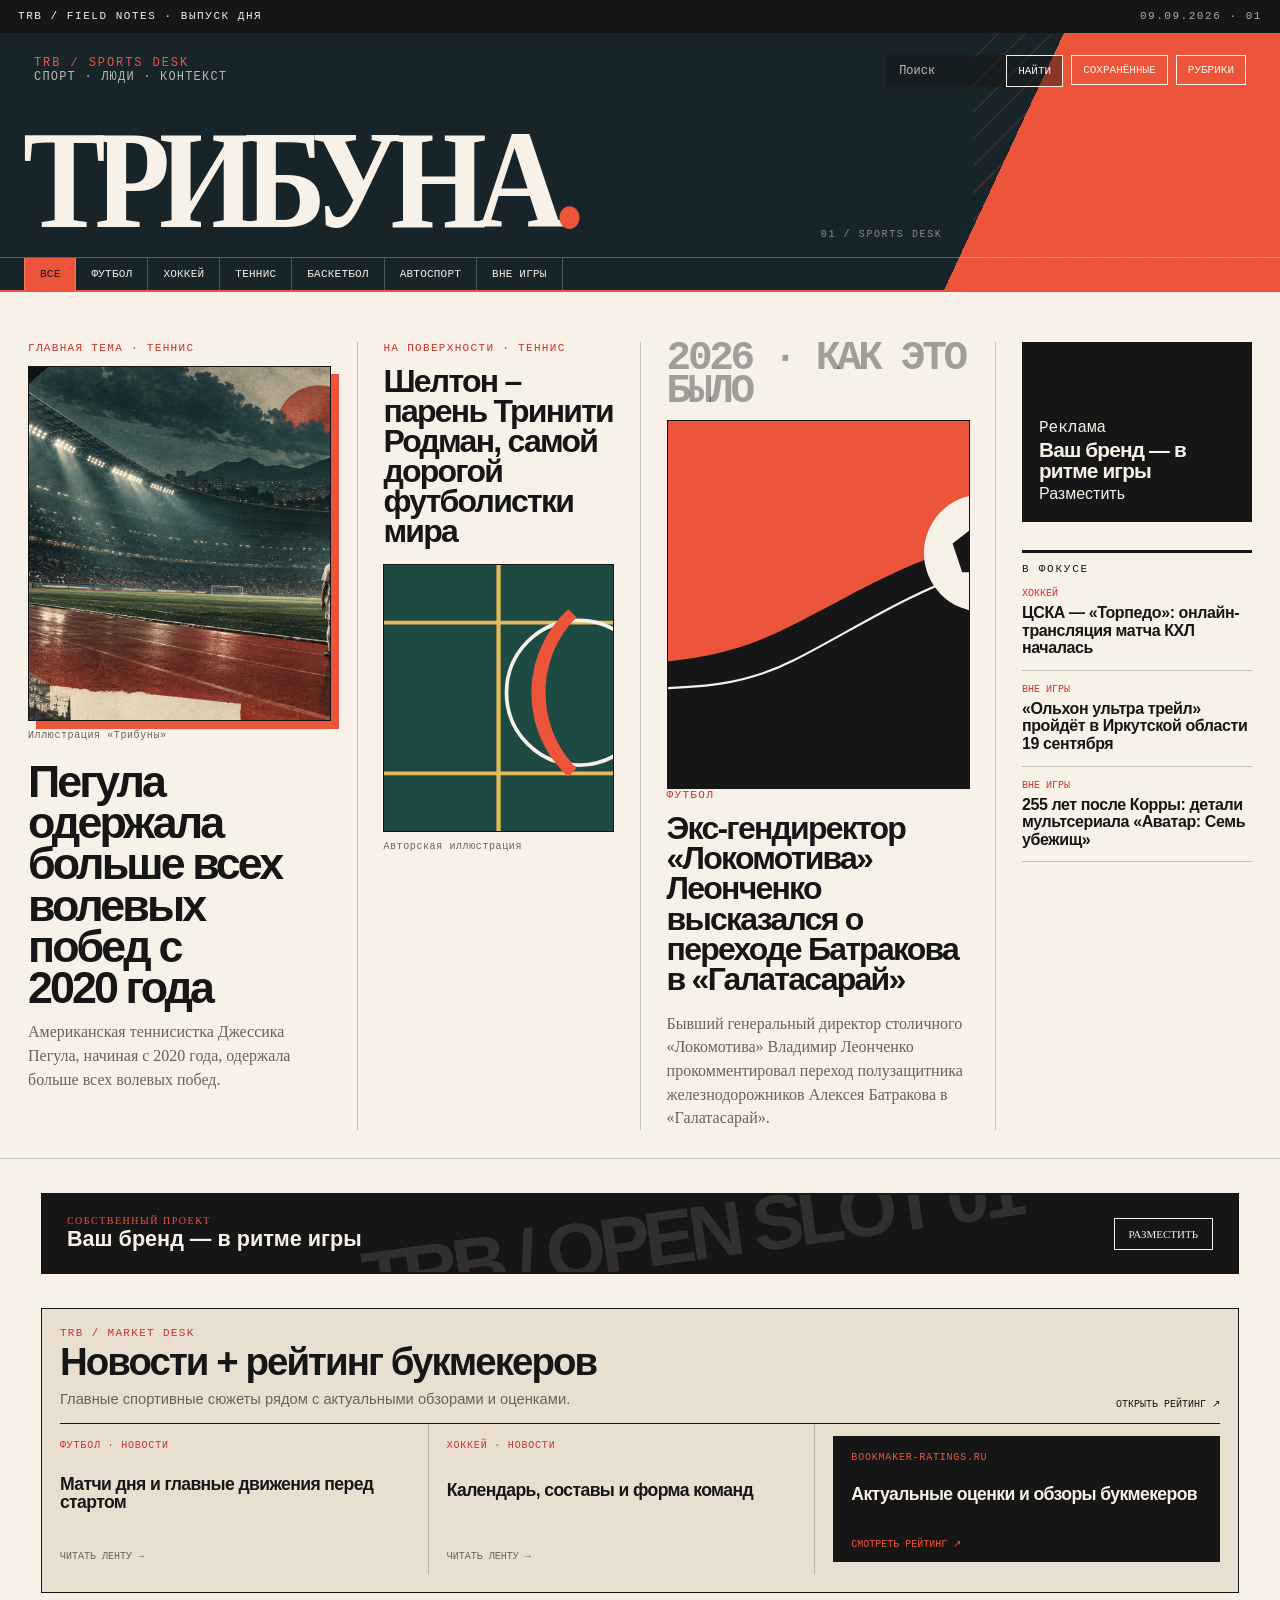
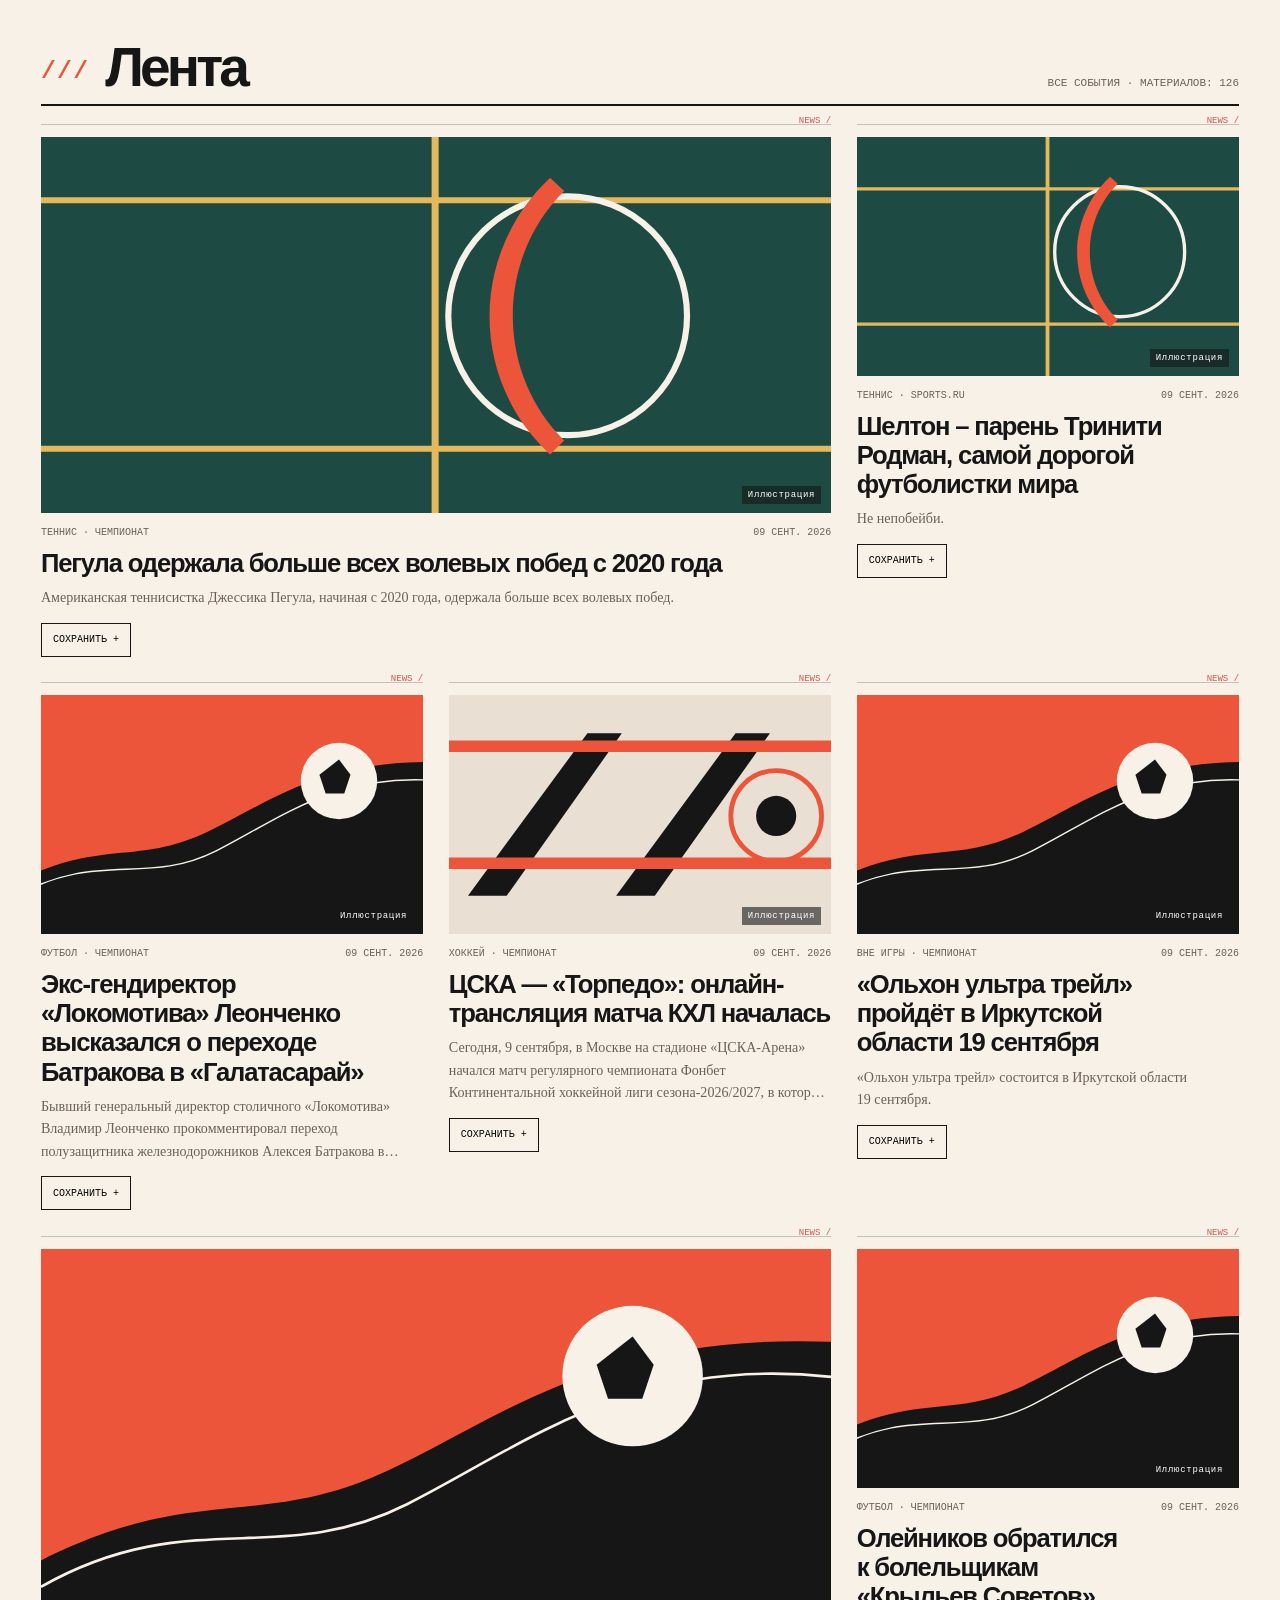
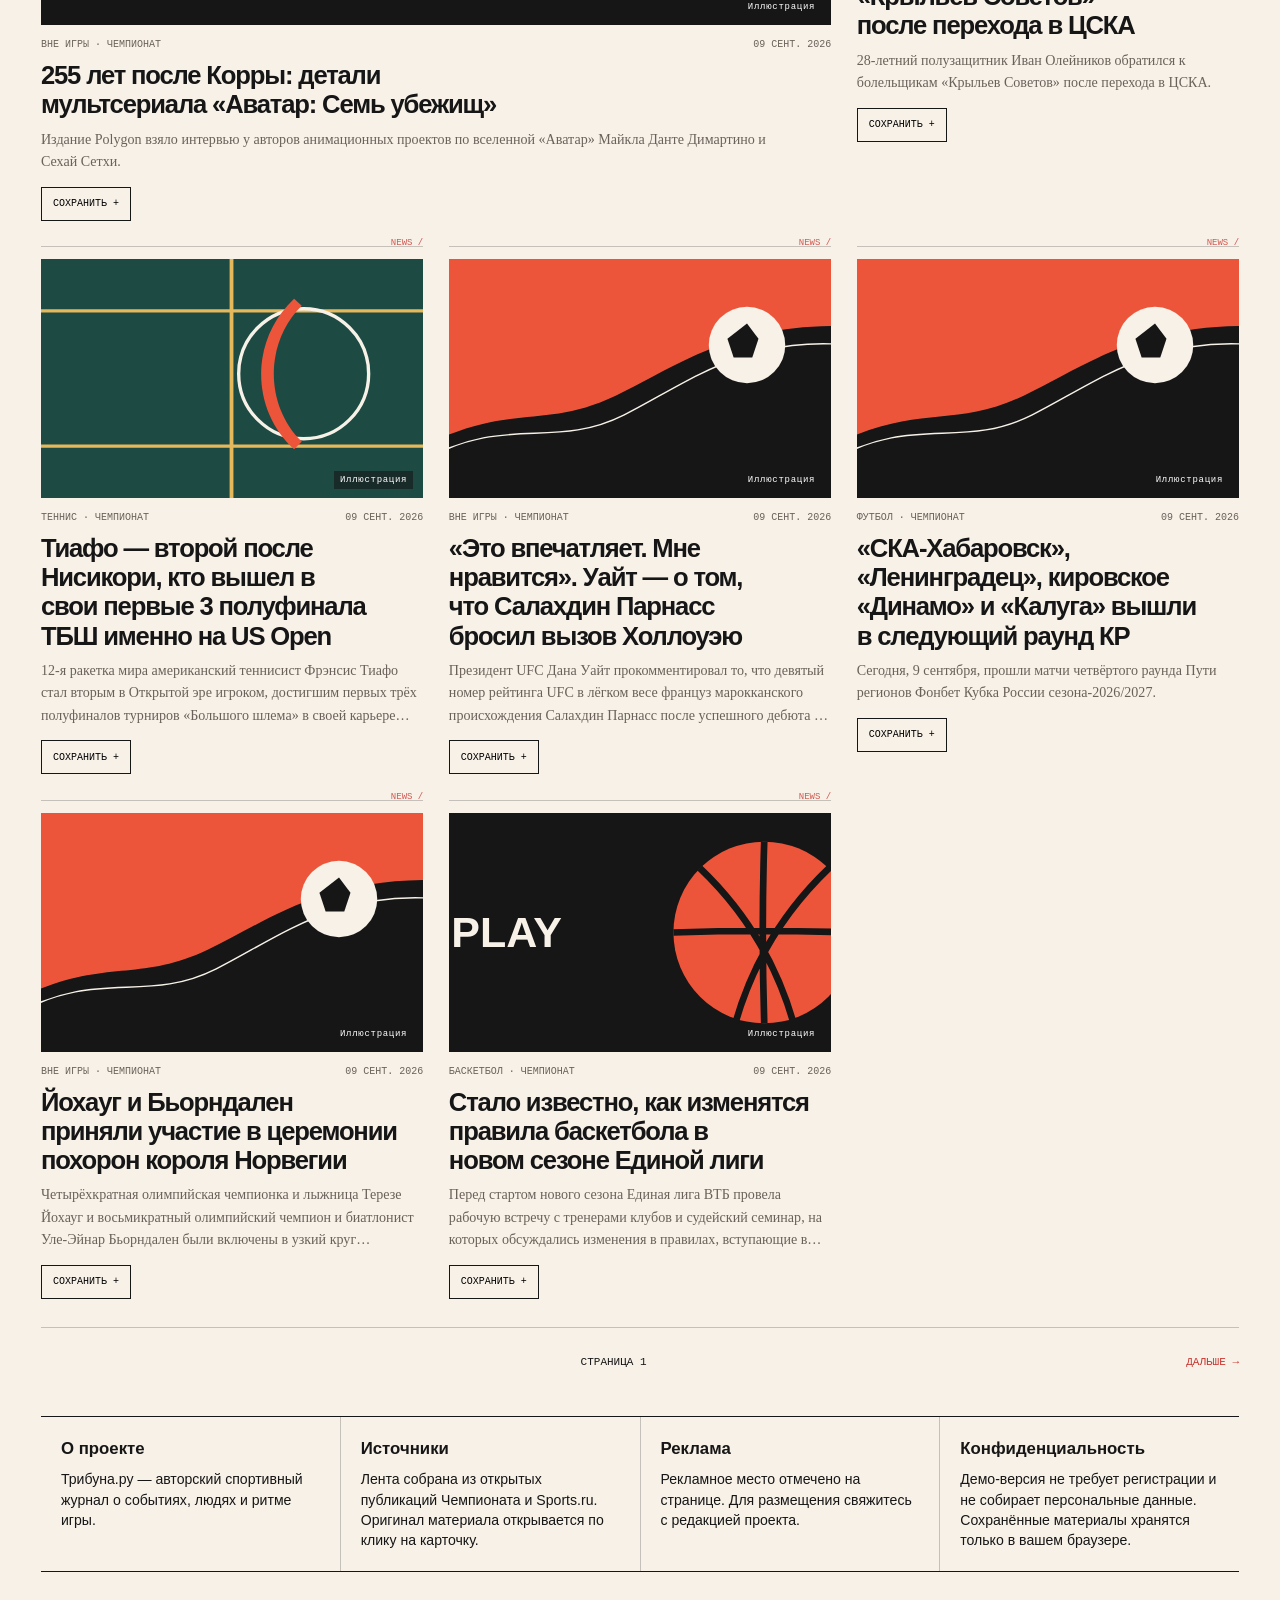
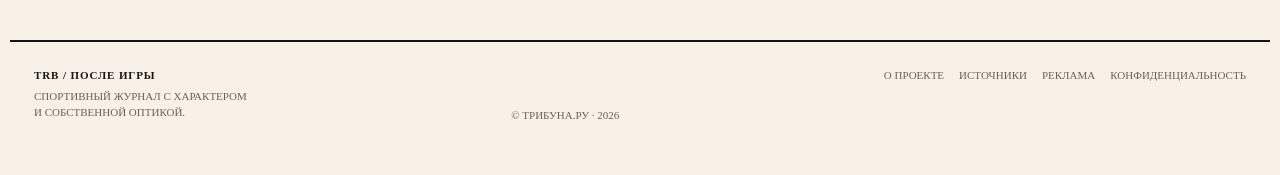
==== docs/index.html @ 2abd50bc "Differentiate masthead and editorial rating module" ====
<!doctype html>
<html lang="ru"><head><meta charset="utf-8"><meta name="viewport" content="width=device-width,initial-scale=1"><meta name="description" content="Трибуна — спортивный журнал о ритме игры"><title>Трибуна.ру — спорт с характером</title><link rel="stylesheet" href="style.css?v=20260909l"><script id="initial-data" type="application/json">{"issue":{"number":"20260909","date":"2026-09-09","title":"Трибуна"},"nav":[{"id":"all","label":"Все"},{"id":"football","label":"Футбол"},{"id":"hockey","label":"Хоккей"},{"id":"tennis","label":"Теннис"},{"id":"basketball","label":"Баскетбол"},{"id":"motorsport","label":"Автоспорт"},{"id":"other","label":"Вне игры"}],"hero":{"id":"n-e34eb6370055c78dc475ed06","title":"Пегула одержала больше всех волевых побед с 2020 года","summary":"Американская теннисистка Джессика Пегула, начиная с 2020 года, одержала больше всех волевых побед.","url":"https://www.championat.com/tennis/news-6614048-pegula-oderzhala-bolshe-vseh-volevyh-pobed-s-2020-goda.html","source_id":"championat-news","source_name":"Чемпионат","tag":"tennis","image_path":"","published_at":"2026-09-09T16:33:20Z","is_demo":true},"feed":[{"id":"n-e34eb6370055c78dc475ed06","title":"Пегула одержала больше всех волевых побед с 2020 года","summary":"Американская теннисистка Джессика Пегула, начиная с 2020 года, одержала больше всех волевых побед.","url":"https://www.championat.com/tennis/news-6614048-pegula-oderzhala-bolshe-vseh-volevyh-pobed-s-2020-goda.html","source_id":"championat-news","source_name":"Чемпионат","tag":"tennis","image_path":"","published_at":"2026-09-09T16:33:20Z","is_demo":true},{"id":"n-a56150087801d970ace6a9ab","title":"Шелтон – парень Тринити Родман, самой дорогой футболистки мира","summary":"Не непобейби.","url":"https://www.sports.ru/tennis/blogs/3362423.html","source_id":"sports-news","source_name":"Sports.ru","tag":"tennis","image_path":"","published_at":"2026-09-09T16:31:00Z","is_demo":true},{"id":"n-d86a2423813c62c22742a3d6","title":"Экс-гендиректор «Локомотива» Леонченко высказался о переходе Батракова в «Галатасарай»","summary":"Бывший генеральный директор столичного «Локомотива» Владимир Леонченко прокомментировал переход полузащитника железнодорожников Алексея Батракова в «Галатасарай».","url":"https://www.championat.com/football/news-6614020-eks-gendirektor-lokomotiva-leonchenko-vyskazalsya-o-perehode-batrakova-v-galatasaraj.html","source_id":"championat-news","source_name":"Чемпионат","tag":"football","image_path":"","published_at":"2026-09-09T16:30:05Z","is_demo":true},{"id":"n-461a832f519211ee0f235984","title":"ЦСКА — «Торпедо»: онлайн-трансляция матча КХЛ началась","summary":"Сегодня, 9 сентября, в Москве на стадионе «ЦСКА-Арена» начался матч регулярного чемпионата Фонбет Континентальной хоккейной лиги сезона-2026/2027, в котором ЦСКА принимает на своей площадке нижегородское «Торпедо».","url":"https://www.championat.com/hockey/news-6613276-cska-torpedo-onlajn-translyaciya-matcha-khl-sezona-2026-2027-nachalas.html","source_id":"championat-news","source_name":"Чемпионат","tag":"hockey","image_path":"","published_at":"2026-09-09T16:30:04Z","is_demo":true},{"id":"n-45969f3f495ae2fb0fb5c82c","title":"«Ольхон ультра трейл» пройдёт в Иркутской области 19 сентября","summary":"«Ольхон ультра трейл» состоится в Иркутской области 19 сентября.","url":"https://www.championat.com/lifestyle/news-6612398-olhon-ultra-trejl-projdyot-v-irkutskoj-oblasti-19-sentyabrya.html","source_id":"championat-news","source_name":"Чемпионат","tag":"other","image_path":"","published_at":"2026-09-09T16:30:04Z","is_demo":true},{"id":"n-c6865bb33366a28380324711","title":"255 лет после Корры: детали мультсериала «Аватар: Семь убежищ»","summary":"Издание Polygon взяло интервью у авторов анимационных проектов по вселенной «Аватар» Майкла Данте Димартино и Сехай Сетхи.","url":"https://www.championat.com/cybersport/news-6614022-255-let-posle-korry-detali-multseriala-avatar-sem-ubezhisch.html","source_id":"championat-news","source_name":"Чемпионат","tag":"other","image_path":"","published_at":"2026-09-09T16:29:48Z","is_demo":true},{"id":"n-0f3dc38d966c4c226fd7f16c","title":"Олейников обратился к болельщикам «Крыльев Советов» после перехода в ЦСКА","summary":"28-летний полузащитник Иван Олейников обратился к болельщикам «Крыльев Советов» после перехода в ЦСКА.","url":"https://www.championat.com/football/news-6614050-olejnikov-obratilsya-k-bolelschikam-krylev-sovetov-posle-perehoda-v-cska.html","source_id":"championat-news","source_name":"Чемпионат","tag":"football","image_path":"","published_at":"2026-09-09T16:29:26Z","is_demo":true},{"id":"n-99dcc659fee2e46f9e198e05","title":"Тиафо — второй после Нисикори, кто вышел в свои первые 3 полуфинала ТБШ именно на US Open","summary":"12-я ракетка мира американский теннисист Фрэнсис Тиафо стал вторым в Открытой эре игроком, достигшим первых трёх полуфиналов турниров «Большого шлема» в своей карьере именно на Открытом чемпионате США.","url":"https://www.championat.com/tennis/news-6614042-tiafo-vtoroj-posle-nisikori-kto-vyshel-v-svoi-pervye-3-polufinala-tbsh-imenno-na-us-open.html","source_id":"championat-news","source_name":"Чемпионат","tag":"tennis","image_path":"","published_at":"2026-09-09T16:25:39Z","is_demo":true},{"id":"n-d4487493e5bade8dd8984957","title":"«Это впечатляет. Мне нравится». Уайт — о том, что Салахдин Парнасс бросил вызов Холлоуэю","summary":"Президент UFC Дана Уайт прокомментировал то, что девятый номер рейтинга UFC в лёгком весе француз марокканского происхождения Салахдин Парнасс после успешного дебюта в организации бросил вызов экс-чемпиону UFC в полулёгком весе, а также бывшему обладателю титула BMF американцу Максу Холлоуэю.","url":"https://www.championat.com/boxing/news-6614028-eto-vpechatlyaet-mne-nravitsya-uajt-o-tom-chto-salahdin-parnass-brosil-vyzov-holloueyu.html","source_id":"championat-news","source_name":"Чемпионат","tag":"other","image_path":"","published_at":"2026-09-09T16:25:03Z","is_demo":true},{"id":"n-211bba2eb21441bf084dfa74","title":"«СКА-Хабаровск», «Ленинградец», кировское «Динамо» и «Калуга» вышли в следующий раунд КР","summary":"Сегодня, 9 сентября, прошли матчи четвёртого раунда Пути регионов Фонбет Кубка России сезона-2026/2027.","url":"https://www.championat.com/football/news-6613886-ska-habarovsk-leningradec-kirovskoe-dinamo-i-kaluga-vyshli-v-sleduyuschij-raund-kubka-rossii-2026-2027-9-sentyabrya-2026.html","source_id":"championat-news","source_name":"Чемпионат","tag":"football","image_path":"","published_at":"2026-09-09T16:24:47Z","is_demo":true},{"id":"n-06daab13a9a1a4f97de7deca","title":"Йохауг и Бьорндален приняли участие в церемонии похорон короля Норвегии","summary":"Четырёхкратная олимпийская чемпионка и лыжница Терезе Йохауг и восьмикратный олимпийский чемпион и биатлонист Уле-Эйнар Бьорндален были включены в узкий круг приглашённых на церемонию похорон норвежского короля Харальда V, которая состоялась сегодня, 9 сентября, в Кафедральном соборе Осло.","url":"https://www.championat.com/biathlon/news-6614032-johaug-i-borndalen-prinyali-uchastie-v-ceremonii-pohoron-korolya-norvegii.html","source_id":"championat-news","source_name":"Чемпионат","tag":"other","image_path":"","published_at":"2026-09-09T16:24:00Z","is_demo":true},{"id":"n-4ba098e03d5be6369757dce2","title":"Стало известно, как изменятся правила баскетбола в новом сезоне Единой лиги","summary":"Перед стартом нового сезона Единая лига ВТБ провела рабочую встречу с тренерами клубов и судейский семинар, на которых обсуждались изменения в правилах, вступающие в силу с сезона-2026/2027.","url":"https://www.championat.com/basketball/news-6614030-stalo-izvestno-kak-izmenyatsya-pravila-basketbola-v-novom-sezone-edinoj-ligi.html","source_id":"championat-news","source_name":"Чемпионат","tag":"basketball","image_path":"","published_at":"2026-09-09T16:20:53Z","is_demo":true},{"id":"n-46d4b7f3f0d6bc32f3a086f6","title":"«Буду пить и постараюсь забыть о матче». Носкова — о поражении от Соболенко на US Open","summary":"Чемпионка Уимблдона-2026, шестая ракетка мира чешская теннисистка Линда Носкова поделилась эмоциями после поражения в матче 1/4 финала US Open – 2026 от белоруски Арины Соболенко.","url":"https://www.championat.com/tennis/news-6614024-budu-pit-i-postarayus-zabyt-o-matche-noskova-o-porazhenii-ot-sobolenko-na-us-open.html","source_id":"championat-news","source_name":"Чемпионат","tag":"tennis","image_path":"","published_at":"2026-09-09T16:16:28Z","is_demo":true},{"id":"n-7b260d4bd25e04ed4c909eda","title":"«Тигрес» сделал официальное предложение ЦСКА по Лусиано Гонду — Грова","summary":"«Тигрес» сделал официальное предложение ЦСКА по трансферу нападающего Лусиано Гонду, сообщает журналист Герман Гарсия Грова на своей странице в социальной сети X.","url":"https://www.championat.com/football/news-6614008-tigres-sdelal-oficialnoe-predlozhenie-cska-po-lusiano-gondu-grova.html","source_id":"championat-news","source_name":"Чемпионат","tag":"football","image_path":"","published_at":"2026-09-09T16:14:55Z","is_demo":true},{"id":"n-732afd9f2b7dfbf9a4b7ddcf","title":"Ислам Махачев оценил вероятность перехода Усмана Нурмагомедова в UFC","summary":"34-летний действующий обладатель титула UFC в полусреднем весе россиянин Ислам Махачев оценил вероятность перехода одноклубника, а также непобеждённого чемпиона PFL в лёгком весе соотечественника Усмана Нурмагомедова в североамериканский промоушен.","url":"https://www.championat.com/boxing/news-6614016-islam-mahachev-ocenil-veroyatnost-perehoda-usmana-nurmagomedova-v-ufc.html","source_id":"championat-news","source_name":"Чемпионат","tag":"other","image_path":"","published_at":"2026-09-09T16:12:53Z","is_demo":true},{"id":"n-03dd51484f6e6b98f937ee5c","title":"Из-за угрозы БПЛА матч «Мамонты Югры» — «Молот» перенесён на 10 сентября","summary":"Матч OLIMPBET Молодёжной хоккейной лиги между «Мамонтами Югры» и «Молотом» перенесён на 10 сентября, сообщает пресс-служба МХЛ.","url":"https://www.championat.com/hockey/news-6614018-iz-za-ugrozy-bpla-match-mamonty-yugry-molot-perenesyon-na-10-sentyabrya.html","source_id":"championat-news","source_name":"Чемпионат","tag":"hockey","image_path":"","published_at":"2026-09-09T16:11:14Z","is_demo":true},{"id":"n-e95f3135c40f65dc5b6c6cf8","title":"«Это были не слухи». Батраков — о несостоявшемся переходе в «ПСЖ»","summary":"Полузащитник Алексей Батраков высказался о несостоявшемся трансфере в «ПСЖ».","url":"https://www.championat.com/football/news-6614006-eto-byli-ne-sluhi-batrakov-o-nesostoyavshemsya-perehode-v-pszh.html","source_id":"championat-news","source_name":"Чемпионат","tag":"football","image_path":"","published_at":"2026-09-09T16:08:10Z","is_demo":true},{"id":"n-e5dadb2ea2cb4dda7e37e894","title":"Ислам Махачев отреагировал на сенсационное поражение Умара Нурмагомедова","summary":"34-летний действующий обладатель титула UFC в полусреднем весе россиянин Ислам Махачев прокомментировал поражение нокаутом бывшего претендента на титул UFC в легчайшем весе россиянина Умара Нурмагомедова в бою с представителем Китая Сонг Ядонгом.","url":"https://www.championat.com/boxing/news-6614002-islam-mahachev-otreagiroval-na-sensacionnoe-porazhenie-umara-nurmagomedova.html","source_id":"championat-news","source_name":"Чемпионат","tag":"other","image_path":"","published_at":"2026-09-09T16:05:14Z","is_demo":true},{"id":"n-da9b4c96d19556cf7b8ac70b","title":"Иван Олейников перешёл из «Крыльев Советов» в ЦСКА","summary":"28-летний полузащитник Иван Олейников перешёл из «Крыльев Советов» в ЦСКА.","url":"https://www.championat.com/football/news-6614014-ivana-olejnikov-pereshyol-iz-krylev-sovetov-v-cska.html","source_id":"championat-news","source_name":"Чемпионат","tag":"football","image_path":"","published_at":"2026-09-09T16:05:10Z","is_demo":true},{"id":"n-999833763e21c07530c033d5","title":"«Ливерпуль» — «Атлетико»: онлайн-трансляция матча Лиги чемпионов начнётся в 22:00 мск","summary":"Сегодня, 9 сентября, состоится матч 1-го тура общего этапа Лиги чемпионов сезона-2026/2027, в котором встретятся «Ливерпуль» и «Атлетико» Мадрид.","url":"https://www.championat.com/football/news-6613894-liverpul-atletiko-pryamaya-onlajn-translyaciya-matcha-1-go-tura-ligi-chempionov-sezona-2026-2027-nachnyotsya-v-22-00-msk-9-sentyab.html","source_id":"championat-news","source_name":"Чемпионат","tag":"football","image_path":"","published_at":"2026-09-09T16:00:06Z","is_demo":true},{"id":"n-de52e85a414510d29930133f","title":"«Спортинг» — «Галатасарай»: онлайн-трансляция матча Лиги чемпионов начнётся в 22:00 мск","summary":"Сегодня, 9 сентября, состоится матч 1-го тура общего этапа Лиги чемпионов УЕФА сезона-2026/2027, в котором встретятся португальский «Спортинг» и турецкий «Галатасарай».","url":"https://www.championat.com/football/news-6613368-sporting-galatasaraj-onlajn-translyaciya-matcha-1-go-tura-obschego-etapa-ligi-chempionov-2026-2027-nachnetsya-v-22-00-9-sentyabrya.html","source_id":"championat-news","source_name":"Чемпионат","tag":"football","image_path":"","published_at":"2026-09-09T16:00:05Z","is_demo":true},{"id":"n-6a8ccfdbe2ebd3b5d202a3d4","title":"«Наполи» — «Арсенал»: онлайн-трансляция игры 1-го тура Лиги чемпионов начнётся в 22:00 мск","summary":"Сегодня, 9 сентября, состоится матч 1-го тура общего этапа Лиги чемпионов УЕФА сезона-2026/2027, в котором встретятся итальянский «Наполи» и английский «Арсенал».","url":"https://www.championat.com/football/news-6613358-napoli-arsenal-onlajn-translyaciya-matcha-1-go-tura-obschego-etapa-ligi-chempionov-2026-2027-nachnetsya-v-22-00-msk-9-sentyabrya-2.html","source_id":"championat-news","source_name":"Чемпионат","tag":"football","image_path":"","published_at":"2026-09-09T16:00:05Z","is_demo":true},{"id":"n-f5687a1fed069fa60268b595","title":"«ПСЖ» — «Слован»: онлайн-трансляция матча 1-го тура Лиги чемпионов начнётся в 22:00 мск","summary":"Сегодня, 9 сентября, состоится матч 1-го тура общего этапа Лиги чемпионов УЕФА сезона-2026/2027, в котором встретятся французский «Пари Сен-Жермен» и словацкий «Слован».","url":"https://www.championat.com/football/news-6613384-pszh-slovan-onlajn-translyaciya-matcha-1-go-tura-obschego-etapa-ligi-chempionov-2026-2027-nachnetsya-v-22-00-msk-9-sentyabrya-2026.html","source_id":"championat-news","source_name":"Чемпионат","tag":"football","image_path":"","published_at":"2026-09-09T16:00:05Z","is_demo":true},{"id":"n-9b616fb84f2af0e1ae625a60","title":"«Наполи» — «Арсенал»: прогноз Владислава Радимова на матч Лиги чемпионов в Италии","summary":"Известный футболист и тренер Владислав Радимов дал прогноз на матч «Наполи» — «Арсенал».","url":"https://www.championat.com/bets/news-6613390-napoli-arsenal-prognoz-vladislava-radimova-na-match-ligi-chempionov-v-italii.html","source_id":"championat-news","source_name":"Чемпионат","tag":"other","image_path":"","published_at":"2026-09-09T16:00:05Z","is_demo":true},{"id":"n-cc4359766a63fe497fdd7678","title":"«Чемпионат» и Okko покажут матч «Галатасарая» Батракова со «Спортингом» в Лиге чемпионов","summary":"Сегодня, 9 сентября, в 22:00 мск на странице Okko на «Чемпионате» начнётся прямая трансляция матча 1-го тура общего этапа Лиги чемпионов сезона-2026/2027 между клубами «Спортинг» и «Галатасарай».","url":"https://www.championat.com/football/news-6611292-sporting-galatasaraj-pryamaya-translyaciya-matcha-1-go-tura-obschego-etapa-ligi-chempionov-po-futbolu-2026-2027-nachnetsya-v-22-00.html","source_id":"championat-news","source_name":"Чемпионат","tag":"football","image_path":"","published_at":"2026-09-09T16:00:04Z","is_demo":true},{"id":"n-d25c560d205f5688bab8e8c4","title":"Что делать «Клипперс» после казни от НБА?","summary":"Михаил Прохоров даст подсказку.","url":"https://www.sports.ru/basketball/blogs/3475888.html","source_id":"sports-news","source_name":"Sports.ru","tag":"basketball","image_path":"","published_at":"2026-09-09T16:00:00Z","is_demo":true},{"id":"n-7986aaabf17d72f05fbf5cab","title":"«При всём уважении...» Ферстаппен раскритиковал правила, указав на Цуноду и Лоусона","summary":"Четырёхкратный чемпион мира Макс Ферстаппен заявил, что нынешние болиды Формулы-1 «притупляют» действия гонщика, и в качестве примера привёл пилотов Юки Цуноду и Лиама Лоусона.","url":"https://www.championat.com/auto/news-6613992-pri-vsyom-uvazhenii-ferstappen-raskritikoval-pravila-ukazav-na-cunodu-i-lousona.html","source_id":"championat-news","source_name":"Чемпионат","tag":"motorsport","image_path":"","published_at":"2026-09-09T15:59:41Z","is_demo":true},{"id":"n-ba4ad33731050084c793f08f","title":"Молодёжный Итоговый турнир АТР — 2026 перенесён из Саудовской Аравии в Италию","summary":"Молодёжный Итоговый турнир АТР — 2026 перенесён из Джидды, Саудовская Аравия, в итальянский город Реджо-ди-Калабрия.","url":"https://www.championat.com/tennis/news-6614004-molodyozhnyj-itogovyj-turnir-atr-2026-perenesyon-iz-saudovskoj-aravii-v-italiyu.html","source_id":"championat-news","source_name":"Чемпионат","tag":"tennis","image_path":"","published_at":"2026-09-09T15:58:20Z","is_demo":true},{"id":"n-275658b99d6cfdcb35ab24b3","title":"«Локомотив-Кубань» проиграл клубу Евролиги на турнире Gloria Cup в Турции","summary":"В турецком городе Белек завершился матч международного предсезонного баскетбольного турнира Gloria Cup между стамбульским «Анадолу Эфес» и российским «Локомотивом-Кубань».","url":"https://www.championat.com/basketball/news-6613962-lokomotiv-kuban-proigral-klubu-evroligi-na-turnire-gloria-cup-v-turcii.html","source_id":"championat-news","source_name":"Чемпионат","tag":"basketball","image_path":"","published_at":"2026-09-09T15:57:32Z","is_demo":true},{"id":"n-66c431e349f7618aa9313127","title":"Фильм «Мстители: Судный день» поставил рекорд по сборам за три месяца до выхода","summary":"Портал Global Box Office раскрыл данные о предпродажах билетов на фильм «Мстители: Судный день».","url":"https://www.championat.com/cybersport/news-6613978-film-mstiteli-sudnyj-den-postavil-rekord-po-sboram-za-tri-mesyaca-do-vyhoda.html","source_id":"championat-news","source_name":"Чемпионат","tag":"other","image_path":"","published_at":"2026-09-09T15:56:36Z","is_demo":true},{"id":"n-c3de26a25307b54bdd1870f4","title":"«Муром» победил «Велес» в матче четвёртого раунда Кубка России","summary":"Завершился матч четвёртого раунда Пути регионов Фонбет Кубка России, в котором встречались «Муром» и московский «Велес».","url":"https://www.championat.com/football/news-6613986-murom-veles-rezultat-matcha-9-sentyabrya-2026-schet-1-0-4-j-raund-kubka-rossii-sezona-2026-2027.html","source_id":"championat-news","source_name":"Чемпионат","tag":"football","image_path":"","published_at":"2026-09-09T15:56:13Z","is_demo":true},{"id":"n-69d94be39b5dc4e7f0b2aef2","title":"«Надеюсь, скоро». Анастасия Павлюченкова рассказала, когда планирует вернуться на корт","summary":"Олимпийская чемпионка 2020 года в миксте российская теннисистка Анастасия Павлюченкова рассказала, когда планирует вернуться на корт.","url":"https://www.championat.com/tennis/news-6613998-nadeyus-skoro-anastasiya-pavlyuchenkova-rasskazala-kogda-planiruet-vernutsya-na-kort.html","source_id":"championat-news","source_name":"Чемпионат","tag":"tennis","image_path":"","published_at":"2026-09-09T15:56:13Z","is_demo":true},{"id":"n-be7a11d906e4783d5b0c220b","title":"Гаврилов — о трёх поражениях «Зенита» в РПЛ: играть должна команда, не каждый сам за себя","summary":"Бывший полузащитник «Спартака» Юрий Гаврилов высказался о трёх поражениях «Зенита» на старте сезона-2026/2027 в Альфа-Банк РПЛ.","url":"https://www.championat.com/football/news-6614000-gavrilov-o-tryoh-porazheniyah-zenita-v-rpl-igrat-dolzhna-komanda-ne-kazhdyj-sam-za-sebya.html","source_id":"championat-news","source_name":"Чемпионат","tag":"football","image_path":"","published_at":"2026-09-09T15:55:19Z","is_demo":true},{"id":"n-c28d3ef094b9f8f1a79d549c","title":"«Не думаю, что за пределами бокса его знают». Райан Гарсия вновь раскритиковал Кроуфорда","summary":"Действующий чемпион мира по версии WBC в полусреднем весе американец мексиканского происхождения Райан Гарсия критично высказался в адрес непобеждённого бывшего абсолютного чемпиона мира в трёх весовых категориях соотечественника Теренса Кроуфорда.","url":"https://www.championat.com/boxing/news-6613996-ne-dumayu-chto-za-predelami-boksa-ego-znayut-rajan-garsiya-vnov-raskritikoval-krouforda.html","source_id":"championat-news","source_name":"Чемпионат","tag":"other","image_path":"","published_at":"2026-09-09T15:53:32Z","is_demo":true},{"id":"n-c59dda69eaf79696bf9ed33c","title":"Штюцле отреагировал на насмешки Маршана по поводу возможного капитанства в «Оттаве»","summary":"Форвард «Оттавы Сенаторз» Тим Штюцле отреагировал на насмешки нападающего «Флориды Пантерз» Брэда Маршана по поводу возможного капитанства в канадском клубе.","url":"https://www.championat.com/hockey/news-6613958-shtyucle-otreagiroval-na-nasmeshki-marshana-po-povodu-vozmozhnogo-kapitanstva-v-ottave.html","source_id":"championat-news","source_name":"Чемпионат","tag":"hockey","image_path":"","published_at":"2026-09-09T15:50:04Z","is_demo":true},{"id":"n-fe20d20ff244878dadedf44c","title":"Арина Соболенко опубликовала коллекцию фото с женихом в честь его дня рождения","summary":"Победительница четырёх турниров «Большого шлема», первая ракетка мира белорусская теннисистка Арина Соболенко опубликовала на своей странице в социальной сети несколько фото со своим женихом, бразильским бизнесменом Георгиосом Франгулисом в честь его дня рождения.","url":"https://www.championat.com/tennis/news-6613988-arina-sobolenko-opublikovala-kollekciyu-foto-s-zhenihom-v-chest-ego-dnya-rozhdeniya.html","source_id":"championat-news","source_name":"Чемпионат","tag":"tennis","image_path":"","published_at":"2026-09-09T15:44:17Z","is_demo":true},{"id":"n-cd7d9cae3781400b687b9b71","title":"Карен Хачанов — Александр Блокс: онлайн-трансляция 1/4 финала US Open — 2026 началась","summary":"Сегодня, 9 сентября, на US Open — 2026 стартовал матч 1/4 финала, где 50-я ракетка мира российский теннисист Карен Хачанов сражается с 34-м номером мирового рейтинга представителем Бельгии Александром Блоксом.","url":"https://www.championat.com/tennis/news-6613984-karen-hachanov-aleksandr-bloks-onlajn-translyaciya-1-4-finala-us-open-2026-nachalas.html","source_id":"championat-news","source_name":"Чемпионат","tag":"tennis","image_path":"","published_at":"2026-09-09T15:42:49Z","is_demo":true},{"id":"n-424ff5cbdc2a7c169946580f","title":"Правда, что в АПЛ запрещено покупать русских? Разбираем с юристом – на примере Головина и «Лидса»","summary":"Экспертиза Михаила Прокопца.","url":"https://www.sports.ru/football/blogs/3473413.html","source_id":"sports-news","source_name":"Sports.ru","tag":"football","image_path":"","published_at":"2026-09-09T15:40:00Z","is_demo":true},{"id":"n-7bd21f7b69c1d4ed85136bd7","title":"«Барселона» — «Фейеноорд»: стартовые составы команд на матч 1-го тура Лиги чемпионов","summary":"Сегодня, 9 сентября, состоится матч 1-го тура общего этапа Лиги чемпионов сезона-2026/2027, в котором встретятся «Барселона» (Испания) и «Фейеноорд» (Нидерланды).","url":"https://www.championat.com/football/news-6613936-barselona-fejenoord-startovye-sostavy-komand-na-match-1-go-tura-ligi-chempionov-uefa-2026-2027-9-sentyabrya-2026.html","source_id":"championat-news","source_name":"Чемпионат","tag":"football","image_path":"","published_at":"2026-09-09T15:39:22Z","is_demo":true},{"id":"n-99a8cdc698e2a3119ab85eec","title":"Кевин Хейз и Егор Соколов дебютируют за «Ак Барс» в игре с «Трактором»","summary":"Сегодня, 9 сентября, в Казани состоится матч 19-го сезона Фонбет Континентальной хоккейной лиги между местным «Ак Барсом» и челябинским «Трактором».","url":"https://www.championat.com/hockey/news-6613976-kevin-hejz-i-egor-sokolov-debyutiruyut-za-ak-bars-v-igre-s-traktorom.html","source_id":"championat-news","source_name":"Чемпионат","tag":"hockey","image_path":"","published_at":"2026-09-09T15:37:16Z","is_demo":true},{"id":"n-edaaec10ddb3234f49faf0ed","title":"В сентябре в PS Plus добавят WWE 2K26, Ball x Pit, Ninja Gaiden и другие игры","summary":"Sony анонсировала новую подборку игр для подписки PS Plus.","url":"https://www.championat.com/cybersport/news-6613974-besplatnye-igry-ps-plus-v-sentyabre-2026-wwe-2k26-ball-x-pit-ninja-gaiden-slitterhead-sniper-elite-i-drugie.html","source_id":"championat-news","source_name":"Чемпионат","tag":"other","image_path":"","published_at":"2026-09-09T15:36:44Z","is_demo":true},{"id":"n-497e5f16b706458c7490f233","title":"Эрлинг Холанд поднялся на третье место в списке лучших бомбардиров «Манчестер Сити»","summary":"Нападающий «Манчестер Сити» Эрлинг Холанд поднялся на третье место в списке самых результативных голеадоров клуба.","url":"https://www.championat.com/football/news-6613968-erling-holand-podnyalsya-na-trete-mesto-v-spiske-luchshih-bombardirov-manchester-siti.html","source_id":"championat-news","source_name":"Чемпионат","tag":"football","image_path":"","published_at":"2026-09-09T15:36:05Z","is_demo":true},{"id":"n-68d32142262db635a72e968e","title":"«Эдмонтон» подписал Форментона, которого ранее оправдали по делу о сексуальном насилии","summary":"«Эдмонтон Ойлерз» подписал однолетний контракт с форвардом Алексом Форментоном.","url":"https://www.championat.com/hockey/news-6613964-edmonton-podpisal-formentona-kotorogo-ranee-opravdali-po-delu-o-seksualnom-nasilii.html","source_id":"championat-news","source_name":"Чемпионат","tag":"hockey","image_path":"","published_at":"2026-09-09T15:31:46Z","is_demo":true},{"id":"n-190a24598cb4c66f484bcb14","title":"Гаврилов: рано начали говорить о возможном чемпионстве «Спартака»","summary":"Бывший полузащитник «Спартака» Юрий Гаврилов поделился своим мнением о текущем положении команды.","url":"https://www.championat.com/football/news-6613946-gavrilov-rano-nachali-govorit-o-vozmozhnom-chempionstve-spartaka.html","source_id":"championat-news","source_name":"Чемпионат","tag":"football","image_path":"","published_at":"2026-09-09T15:30:05Z","is_demo":true},{"id":"n-7e3e2332ea10318892d7d57d","title":"Хачанов — Блокс: онлайн-трансляция 1/4 финала US Open — 2026 начнётся не ранее 21:30 мск","summary":"Сегодня, 9 сентября, 50-я ракетка мира российский теннисист Карен Хачанов поборется за выход в 1/2 финала Открытого чемпионата США — 2026 с 34-м номером мирового рейтинга бельгийцем Александром Блоксом.","url":"https://www.championat.com/tennis/news-6613892-karen-hachanov-aleksandr-bloks-onlajn-translyaciya-1-4-finala-us-open-2026-nachnyotsya-ne-ranee-21-30.html","source_id":"championat-news","source_name":"Чемпионат","tag":"tennis","image_path":"","published_at":"2026-09-09T15:30:05Z","is_demo":true},{"id":"n-8532fef3c21c1080e8a05a8f","title":"Врач объяснил, когда подёргивание глаза может быть опасно","summary":"Кратковременное подёргивание века чаще всего безобидно и возникает из-за стресса, недосыпа или переизбытка кофеина.","url":"https://www.championat.com/lifestyle/news-6613348-vrach-obyasnil-kogda-podyorgivanie-glaza-mozhet-byt-opasno.html","source_id":"championat-news","source_name":"Чемпионат","tag":"other","image_path":"","published_at":"2026-09-09T15:30:05Z","is_demo":true},{"id":"n-185e0f04e21e73f7475742a6","title":"Последний раз «Интер» выигрывал ЛЧ в далеком 2010-м. Помните, кто тогда был у руля команды?","summary":"Прайм-эра.","url":"https://www.sports.ru/specials/managers-winners/?utm_source=native","source_id":"sports-news","source_name":"Sports.ru","tag":"football","image_path":"","published_at":"2026-09-09T15:30:00Z","is_demo":true},{"id":"n-09dcc47a3d73980658add0e5","title":"Трейлер драмы «Любовь твоей жизни» с Маргарет Куолли — выход 14 октября","summary":"Компания Amazon представила трейлер фильма «Любовь твоей жизни».","url":"https://www.championat.com/cybersport/news-6613942-film-lyubov-tvoej-zhizni-margaret-kuolli-2026-data-vyhoda-gde-smotret-kogda-smotret-trejler.html","source_id":"championat-news","source_name":"Чемпионат","tag":"other","image_path":"","published_at":"2026-09-09T15:26:02Z","is_demo":true},{"id":"n-a78c71e6fc6233a41aff06b0","title":"Эксперт встал на защиту Шарля Леклера в критике его сходов с трассы по собственной вине","summary":"Эксперт и журналист BBC Эндрю Бенсон поделился мнением насчёт сходов с трассы пилота «Феррари» монегаска Шарля Леклера по собственной вине.","url":"https://www.championat.com/auto/news-6613954-ekspert-vstal-na-zaschitu-sharlya-leklera-v-kritike-ego-shodov-s-trassy-po-sobstvennoj-vine.html","source_id":"championat-news","source_name":"Чемпионат","tag":"motorsport","image_path":"","published_at":"2026-09-09T15:24:01Z","is_demo":true},{"id":"n-1640544e38cd99ddc17546f0","title":"«И что, условие? Наплевать». Бубнов — о возможном выходе Мостового в матче с «Зенитом»","summary":"Футбольный эксперт Александр Бубнов высказался о возможном выходе нападающего Андрея Мостового в составе «Локомотива» на матч 8-го тура Альфа-Банк РПЛ с «Зентом», у которого был арендован футболист.","url":"https://www.championat.com/football/news-6613960-i-chto-uslovie-naplevat-bubnov-o-vozmozhnom-vyhode-mostovogo-v-matche-s-zenitom.html","source_id":"championat-news","source_name":"Чемпионат","tag":"football","image_path":"","published_at":"2026-09-09T15:23:04Z","is_demo":true},{"id":"n-beb42f51564c65e36d67e3d4","title":"У игроков МБА после столкновения друг с другом выявили трещину в челюсти и сотрясение","summary":"Два баскетболиста МБА — Андрей Зубков и Павел Савков — получили травмы в результате столкновения друг с другом в полуфинальном матче Кубка Кондрашина и Белова с «Зенитом», сообщил генеральный директор клуба Игорь Кочарян.","url":"https://www.championat.com/basketball/news-6613956-u-igrokov-mba-posle-stolknoveniya-drug-s-drugom-vyyavili-treschinu-v-chelyusti-i-sotryasenie.html","source_id":"championat-news","source_name":"Чемпионат","tag":"basketball","image_path":"","published_at":"2026-09-09T15:22:28Z","is_demo":true},{"id":"n-2314880d8d25a3b10ef09803","title":"Рыбакина и Соболенко — претендентки на титул US Open по версии читателей «Чемпионата»","summary":"Завершился опрос «Чемпионата», в котором было предложено выбрать потенциальную победительницу US Open – 2026 в женском одиночном разряде.","url":"https://www.championat.com/tennis/news-6613952-rybakina-i-sobolenko-pretendentki-na-titul-us-open-po-versii-chitatelej-chempionata.html","source_id":"championat-news","source_name":"Чемпионат","tag":"tennis","image_path":"","published_at":"2026-09-09T15:21:24Z","is_demo":true},{"id":"n-6e9accbf1d4e31b3776ebc61","title":"«Пора двигаться дальше!» Супруга Сергея Бобровского попрощалась с Флоридой","summary":"Супруга Сергея Бобровского Ольга на своей странице в социальной сети попрощалась с Флоридой.","url":"https://www.championat.com/hockey/news-6613928-pora-dvigatsya-dalshe-supruga-sergeya-bobrovskogo-poproschalas-s-floridoj.html","source_id":"championat-news","source_name":"Чемпионат","tag":"hockey","image_path":"","published_at":"2026-09-09T15:11:04Z","is_demo":true},{"id":"n-7eaa3264ab1a3a94c7c92e8e","title":"«Ещё легче пройдёт». Махачев назвал победителя в трилогии Петра Яна с Мерабом Двалишвили","summary":"34-летний действующий обладатель титула UFC в полусреднем весе россиянин Ислам Махачев назвал победителя в трилогии между чемпионом UFC в легчайшем весе соотечественником Петром Яном и грузином Мерабом Двалишвили.","url":"https://www.championat.com/boxing/news-6613938-eschyo-legche-projdyot-mahachev-nazval-pobeditelya-v-trilogii-petra-yana-s-merabom-dvalishvili.html","source_id":"championat-news","source_name":"Чемпионат","tag":"other","image_path":"","published_at":"2026-09-09T15:10:16Z","is_demo":true},{"id":"n-4c1e3ae68c5cc20c92e7af7b","title":"Алина Загитова назвала топ-3 любимых видов спорта","summary":"Олимпийская чемпионка по фигурному катанию 24-летняя Алина Загитова рассказала о своих любимых видах спорта.","url":"https://www.championat.com/figureskating/news-6613944-alina-zagitova-nazvala-top-3-lyubimyh-vidov-sporta.html","source_id":"championat-news","source_name":"Чемпионат","tag":"other","image_path":"","published_at":"2026-09-09T15:08:19Z","is_demo":true},{"id":"n-f651e67899c8a057a6cf2335","title":"Александра Эала назвала фаворита розыгрыша женского турнира US Open — 2026","summary":"18-я ракетка мира филиппинская теннисистка Александра Эала рассказала, кого из оставшихся на US Open – 2026 игроков считает главным фаворитом в борьбе за победу в турнире у женщин.","url":"https://www.championat.com/tennis/news-6613940-aleksandra-eala-nazvala-favorita-rozygrysha-zhenskogo-turnira-us-open-2026.html","source_id":"championat-news","source_name":"Чемпионат","tag":"tennis","image_path":"","published_at":"2026-09-09T15:06:33Z","is_demo":true},{"id":"n-76bde9b156ea08e180d21efb","title":"Тьерри Анри назвал своего фаворита в борьбе за «Золотой мяч»","summary":"Бывший нападающий сборной Франции Тьерри Анри поделился своим мнением о том, кто достоин получить «Золотой мяч» в этом году.","url":"https://www.championat.com/football/news-6613930-terri-anri-nazval-svoego-favorita-na-zolotoj-myach.html","source_id":"championat-news","source_name":"Чемпионат","tag":"football","image_path":"","published_at":"2026-09-09T15:02:46Z","is_demo":true},{"id":"n-d11d8dce19f789c584e3be47","title":"«Выбрать и ждать полтора года?» Махачев отреагировал на заявление Шавката Рахмонова","summary":"34-летний действующий обладатель чемпионского титула UFC в полусреднем весе россиянин Ислам Махачев ответил на заявление непобеждённого бойца UFC, выступающего в категории до 77 кг и представляющего Казахстан, Шавката Рахмонова, который ранее осудил Ислама за желание драться не с ним, а с экс-чемпионом UFC в полусреднем весе нигерийцем Камару Усманом.","url":"https://www.championat.com/boxing/news-6613926-vybrat-i-zhdat-poltora-goda-mahachev-otreagiroval-na-zayavlenie-shavkata-rahmonova.html","source_id":"championat-news","source_name":"Чемпионат","tag":"other","image_path":"","published_at":"2026-09-09T15:00:54Z","is_demo":true},{"id":"n-73bae24fde667162b457750b","title":"Кечинов: не надо удивляться, если Батраков ничего не покажет в дебютном матче в ЛЧ","summary":"Ветеран «Спартака» Валерий Кечинов высказался о полузащитнике «Галатасарая» Алексее Батракове перед матчем 1-го тура общего этапа Лиги чемпионов, в котором турецкой команде предстоит встретиться со «Спортингом».","url":"https://www.championat.com/football/news-6613918-kechinov-ne-nado-udivlyatsya-esli-batrakov-nichego-ne-pokazhet-v-debyutnom-matche-v-lch.html","source_id":"championat-news","source_name":"Чемпионат","tag":"football","image_path":"","published_at":"2026-09-09T15:00:05Z","is_demo":true},{"id":"n-62e097a660949335fc536c4c","title":"«Ливерпуль» — «Атлетико»: прогноз Романа Павлюченко на матч Лиги чемпионов 9 сентября","summary":"Известный в прошлом футболист Роман Павлюченко дал прогноз на матч «Ливерпуль» — «Атлетико».","url":"https://www.championat.com/bets/news-6613386-liverpul-atletiko-prognoz-romana-pavlyuchenko-na-match-ligi-chempionov-9-sentyabrya.html","source_id":"championat-news","source_name":"Чемпионат","tag":"other","image_path":"","published_at":"2026-09-09T15:00:05Z","is_demo":true},{"id":"n-545d678579093d90ab9a5da8","title":"Читатели «Чемпионата» верили в победу Карлоса Алькараса на US Open — 2026","summary":"Завершился опрос «Чемпионата», в котором было предложено выбрать потенциального победителя US Open – 2026 в мужском одиночном разряде.","url":"https://www.championat.com/tennis/news-6613934-chitateli-chempionata-verili-v-pobedu-karlosa-alkarasa-na-us-open-2026.html","source_id":"championat-news","source_name":"Чемпионат","tag":"tennis","image_path":"","published_at":"2026-09-09T14:59:19Z","is_demo":true},{"id":"n-c1352a9ee3b816be6e606a62","title":"«Лёд из моей жизни никуда не ушёл». Загитова рассказала, чем занимается без соревнований","summary":"Олимпийская чемпионка по фигурному катанию Алина Загитова рассказала, что в данный момент сосредоточена на других проектах.","url":"https://www.championat.com/figureskating/news-6613932-lyod-iz-moej-zhizni-nikuda-ne-ushyol-zagitova-rasskazala-chem-zanimaetsya-bez-sorevnovanij.html","source_id":"championat-news","source_name":"Чемпионат","tag":"other","image_path":"","published_at":"2026-09-09T14:59:13Z","is_demo":true},{"id":"n-9af9ae317a51eb76691b5430","title":"Детальные системные требования Control: Resonan","summary":"Студия Remedy представила детальные системные требования игры Control: Resonant.","url":"https://www.championat.com/cybersport/news-6613904-detalnye-sistemnye-trebovaniya-control-resonan.html","source_id":"championat-news","source_name":"Чемпионат","tag":"other","image_path":"","published_at":"2026-09-09T14:58:17Z","is_demo":true},{"id":"n-81c40aa86b150b1dfaeab712","title":"«За слова надо отвечать». Игдисамов обратился к футбольным экспертам","summary":"Главный тренер ЦСКА Дмитрий Игдисамов обратился к футбольным экспертам, которые высказываются о его работе в клубе в негативной форме.","url":"https://www.championat.com/football/news-6613924-za-slova-nado-otvechat-igdisamov-obratilsya-k-futbolnym-ekspertam.html","source_id":"championat-news","source_name":"Чемпионат","tag":"football","image_path":"","published_at":"2026-09-09T14:56:08Z","is_demo":true},{"id":"n-fbb442b834e3d4eec4c6c40f","title":"Чемпион UFC Ислам Махачев ответил, кто должен получить «Золотой мяч» в этом году","summary":"34-летний действующий обладатель чемпионского титула UFC в полусредней весовой категории (до 77 кг) россиянин Ислам Махачев выразил уверенность, что вингер французского футбольного клуба «ПСЖ» грузин Хвича Кварацхелия достоин «Золотого мяча».","url":"https://www.championat.com/boxing/news-6613920-chempion-ufc-islam-mahachev-otvetil-kto-dolzhen-poluchit-zolotoj-myach-v-etom-godu.html","source_id":"championat-news","source_name":"Чемпионат","tag":"football","image_path":"","published_at":"2026-09-09T14:54:16Z","is_demo":true},{"id":"n-c52548ccfed7aee97f84b5ae","title":"Михельсен рассказал, почему заплакал после поражения от Тиафо в 1/4 финала на US Open","summary":"46-я ракетка мира американский теннисист Алекс Михельсен рассказал, почему эмоционально отреагировал на поражение в 1/4 финала US Open – 2026 от соотечественника Фрэнсиса Тиафо.","url":"https://www.championat.com/tennis/news-6613922-mihelsen-rasskazal-pochemu-zaplakal-posle-porazheniya-ot-tiafo-v-1-4-finala-na-us-open.html","source_id":"championat-news","source_name":"Чемпионат","tag":"tennis","image_path":"","published_at":"2026-09-09T14:52:28Z","is_demo":true},{"id":"n-6b1137dc84799c7543579a89","title":"Роман Ротенберг оценил открытие новой хоккейной арены в Грозном","summary":"Главный тренер «России 25» и первый вице-президент Федерации хоккея России (ФХР) Роман Ротенберг высказался об открытии хоккейной арены в Грозном.","url":"https://www.championat.com/hockey/news-6613916-roman-rotenberg-ocenil-otkrytie-novoj-hokkejnoj-areny-v-groznom.html","source_id":"championat-news","source_name":"Чемпионат","tag":"hockey","image_path":"","published_at":"2026-09-09T14:52:04Z","is_demo":true},{"id":"n-f57fca34d3661306619a2e60","title":"Валиева идет в ЕСПЧ: это поможет вернуть медали? А нейтральный статус?","summary":"Крутихина с разбором.","url":"https://www.sports.ru/figure-skating/blogs/3477612.html","source_id":"sports-news","source_name":"Sports.ru","tag":"other","image_path":"","published_at":"2026-09-09T14:50:00Z","is_demo":true},{"id":"n-3a44203f5ff6ca7c85751b06","title":"Емченко объяснил, за счёт чего «Зенит» сохранил победу над «Пармой» в концовке матча","summary":"Защитник «Зенита» Владислав Емченко после матча Кубка Кондрашина и Белова с «Бетсити Пармой» (89:78) рассказал, за счёт чего команде удалось сохранить преимущество в четвёртой четверти.","url":"https://www.championat.com/basketball/news-6613914-emchenko-obyasnil-za-schyot-chego-zenit-sohranil-pobedu-nad-parmoj-v-koncovke-matcha.html","source_id":"championat-news","source_name":"Чемпионат","tag":"basketball","image_path":"","published_at":"2026-09-09T14:45:12Z","is_demo":true},{"id":"n-df7423f8c47cd6b61f4755ba","title":"Защитник «Зенита» Емченко рассказал, как отцовство изменило его жизнь","summary":"Защитник «Зенита» Владислав Емченко рассказал, как изменилась его жизнь после того, как он стал отцом, и признался, что испытывает только эмоции счастья.","url":"https://www.championat.com/basketball/news-6613912-zaschitnik-zenita-emchenko-rasskazal-kak-otcovstvo-izmenilo-ego-zhizn.html","source_id":"championat-news","source_name":"Чемпионат","tag":"basketball","image_path":"","published_at":"2026-09-09T14:36:03Z","is_demo":true},{"id":"n-60604c46ce6a13b4983eabba","title":"Пегула — первая теннисистка, вышедшая в свои первые четыре полуфинала ТБШ после 30 лет","summary":"Третья ракетка мира американка Джессика Пегула стала первой в Открытой эре теннисисткой, которая достигла первых четырёх полуфиналов турниров «Большого шлема» после 30 лет.","url":"https://www.championat.com/tennis/news-6613910-pegula-pervaya-tennisistka-vyshedshaya-v-svoi-pervye-chetyre-polufinala-tbsh-posle-30-let.html","source_id":"championat-news","source_name":"Чемпионат","tag":"tennis","image_path":"","published_at":"2026-09-09T14:32:09Z","is_demo":true},{"id":"n-dba0befccd5d5153fcc3c39e","title":"«Барыс» поднял стяг с фамилией Романа Старченко под своды арены","summary":"Сегодня, 9 сентября, перед началом встречи «Барыс» — «Салават Юлаев» под своды казахстанской арены был поднят стяг с фамилией Романа Старченко, сообщает пресс-служба КХЛ.","url":"https://www.championat.com/hockey/news-6613900-barys-podnyal-styag-s-familiej-romana-starchenko-pod-svody-areny.html","source_id":"championat-news","source_name":"Чемпионат","tag":"hockey","image_path":"","published_at":"2026-09-09T14:31:04Z","is_demo":true},{"id":"n-639b1d292cf13b3143f0bc9e","title":"Габулов: Сафонов всё доказал игрой и был одним из лучших вратарей Европы минувшего сезона","summary":"Бывший российский вратарь Владимир Габулов прокомментировал включение голкипера «ПСЖ» Матвея Сафонова в число номинантов на приз лучшему вратарю 2026 года.","url":"https://www.championat.com/football/news-6613890-gabulov-safonov-vsyo-dokazal-igroj-i-byl-odnim-iz-luchshih-vratarej-evropy-minuvshego-sezona.html","source_id":"championat-news","source_name":"Чемпионат","tag":"football","image_path":"","published_at":"2026-09-09T14:30:04Z","is_demo":true},{"id":"n-44569c3ae1fdab35125ff601","title":"Эксперты предупредили о рисках отказа от натурального молока","summary":"Полная замена натурального молока растительными аналогами может серьёзно ударить по здоровью, предупреждают врачи.","url":"https://www.championat.com/lifestyle/news-6599328-eksperty-predupredili-o-riskah-otkaza-ot-naturalnogo-moloka.html","source_id":"championat-news","source_name":"Чемпионат","tag":"other","image_path":"","published_at":"2026-09-09T14:30:04Z","is_demo":true},{"id":"n-101a723d4959ce4952ab05f2","title":"Чего ждать от россиян в ЛЧ: Батраков забьет, но не выйдет в плей-офф? Сафонов возьмет новый трофей?","summary":"Хайкин будет спасать с «Баварией».","url":"https://www.sports.ru/betting/blogs/3474698.html","source_id":"sports-news","source_name":"Sports.ru","tag":"other","image_path":"","published_at":"2026-09-09T14:30:00Z","is_demo":true},{"id":"n-03dba5a211fd4beb894fb4ac","title":"Слепцова, Устюгов, Данилова, Шустов и Валиева обратились в ЕСПЧ из-за допинговых дел","summary":"Российские биатлонисты Светлана Слепцова и Евгений Устюгов обратились в Европейский суд по правам человека (ЕСПЧ) из-за решений по своим допинговым делам.","url":"https://www.championat.com/biathlon/news-6613902-slepcova-ustyugov-danilova-shustov-i-valieva-obratilis-v-espch-iz-za-dopingovyh-del.html","source_id":"championat-news","source_name":"Чемпионат","tag":"other","image_path":"","published_at":"2026-09-09T14:26:51Z","is_demo":true},{"id":"n-f9463c85043905e0836c2c77","title":"Тиафо повторил достижение Нисикори, выйдя в третий полуфинал на US Open в карьере","summary":"12-я ракетка мира американец Фрэнсис Тиафо стал вторым теннисистом в Открытой эре, которому удалось выйти в три первых полуфинала в карьере на турнирах «Большого шлема» на US Open, сообщает Opta Ace.","url":"https://www.championat.com/tennis/news-6613906-tiafo-povtoril-dostizhenie-nisikori-vyjdya-v-tretij-polufinal-na-us-open-v-karere.html","source_id":"championat-news","source_name":"Чемпионат","tag":"tennis","image_path":"","published_at":"2026-09-09T14:24:30Z","is_demo":true},{"id":"n-7df53c62840fe4197d9346d3","title":"В «Феррари» растёт напряжённость между Хэмилтоном и Леклером после инцидента в Монце","summary":"После Гран-при Италии в Монце между пилотами «Феррари» Льюисом Хэмилтоном и Шарлем Леклером усилилась напряжённость из-за их столкновения на старте гонки, сообщает La Gazzetta Ferrari со ссылкой на журналиста Джулиано Дукессу в социальной сети Х.","url":"https://www.championat.com/auto/news-6613888-v-ferrari-rastyot-napryazhyonnost-mezhdu-hemiltonom-i-leklerom-posle-incidenta-v-monce.html","source_id":"championat-news","source_name":"Чемпионат","tag":"motorsport","image_path":"","published_at":"2026-09-09T14:24:03Z","is_demo":true},{"id":"n-e04bcf96453d0addcb0cb353","title":"Макс Ферстаппен ответил, насколько серьёзными были переговоры с «Макларен» о переходе","summary":"Четырёхкратный чемпион Формулы-1 в составе австрийской команды «Ред Булл» нидерландец Макс Ферстаппен высказался насчёт переговоров с руководством «Макларена» по поводу своего перехода в британский коллектив.","url":"https://www.championat.com/auto/news-6613010-maks-ferstappen-otvetil-naskolko-seryoznymi-byli-peregovory-s-maklaren-o-perehode.html","source_id":"championat-news","source_name":"Чемпионат","tag":"motorsport","image_path":"","published_at":"2026-09-09T14:19:32Z","is_demo":true},{"id":"n-e9d0c12b06cc7e3f6fd286ba","title":"«Не до хрена ли чести?» Радимов обратился к двум командам по ходу матча Кубка России","summary":"Бывший футболист «Зенита» Владислав Радимов обратился к саратовскому «Соколу» и «Ленинградцу» по ходу матча между командами в четвёртом раунде Пути регионов Фонбет Кубка России.","url":"https://www.championat.com/football/news-6613898-ne-do-hrena-li-chesti-radimov-obratilsya-k-dvum-komandam-po-hodu-matcha-kubka-rossii.html","source_id":"championat-news","source_name":"Чемпионат","tag":"football","image_path":"","published_at":"2026-09-09T14:18:28Z","is_demo":true},{"id":"n-0c951b33fc5439c9b4ec99e8","title":"Для No Manʼs Sky вышел апдейт Cosmos с космическими станциями и аванпостами","summary":"Студия Hello Games сообщила о выходе крупного апдейта для игры No Man's Sky.","url":"https://www.championat.com/cybersport/news-6613876-dlya-no-man-s-sky-vyshel-apdejt-cosmos-s-kosmicheskimi-stanciyami-i-avanpostami.html","source_id":"championat-news","source_name":"Чемпионат","tag":"other","image_path":"","published_at":"2026-09-09T14:16:49Z","is_demo":true},{"id":"n-c14991307b2c2218ae85ec51","title":"Сидни Кросби высоко оценил работу тренера Майка Бэбкока","summary":"Капитан «Питтсбург Пингвинз» Сидни Кросби высказался о работе с тренером Майком Бэбкоком, который в межсезонье стал наставником в «Эдмонтон Ойлерз».","url":"https://www.championat.com/hockey/news-6613866-sidni-krosbi-vysoko-ocenil-rabotu-trenera-majka-bebkoka.html","source_id":"championat-news","source_name":"Чемпионат","tag":"hockey","image_path":"","published_at":"2026-09-09T14:14:08Z","is_demo":true},{"id":"n-60da7745175166de3b09be60","title":"«Ничего хуже плетки и плевков не будет». Пожизненно забаненный Чегин всплыл – или никуда не уходил?","summary":"Шок.","url":"https://www.sports.ru/athletics/blogs/3472763.html","source_id":"sports-news","source_name":"Sports.ru","tag":"other","image_path":"","published_at":"2026-09-09T14:10:00Z","is_demo":true},{"id":"n-b5abd0b2cd4f9a075f38fa54","title":"«Понятие чести отходит на второй план». Бубнов — о срыве трансфера Олейникова в «Рубин»","summary":"Футбольный эксперт Александр Бубнов высказался о ситуации с трансфером полузащитника «Крыльев Советов» Ивана Олейникова.","url":"https://www.championat.com/football/news-6613884-ponyatie-chesti-othodit-na-vtoroj-plan-bubnov-o-sryve-transfera-olejnikova-v-rubin.html","source_id":"championat-news","source_name":"Чемпионат","tag":"football","image_path":"","published_at":"2026-09-09T14:09:18Z","is_demo":true},{"id":"n-422461368971436fc03e2173","title":"«Барселона» — «Фейеноорд»: онлайн-трансляция матча Лиги чемпионов начнётся в 19:45 мск","summary":"Сегодня, 9 сентября, состоится матч 1-го тура общего этапа Лиги чемпионов сезона-2026/2027, в котором встретятся «Барселона» и «Фейеноорд».","url":"https://www.championat.com/football/news-6613878-barselona-fejenoord-pryamaya-onlajn-translyaciya-matcha-1-go-ligi-chempionov-sezona-2026-2027-nachnyotsya-v-19-45-msk-9-sentyabrya.html","source_id":"championat-news","source_name":"Чемпионат","tag":"football","image_path":"","published_at":"2026-09-09T14:06:04Z","is_demo":true},{"id":"n-ac16e205f539e3c85e60a879","title":"78-летний тренер Дик Адвокат продлил контракт со сборной Кюрасао","summary":"Бывший главный тренер санкт-петербургского «Зенита» и сборной России Дик Адвокат продлил контракт со сборной Кюрасао.","url":"https://www.championat.com/football/news-6613874-78-letnij-trener-dik-advokat-prodlil-kontrakt-so-sbornoj-kyurasao.html","source_id":"championat-news","source_name":"Чемпионат","tag":"football","image_path":"","published_at":"2026-09-09T14:05:07Z","is_demo":true},{"id":"n-231fbf4d0794f554ec89e866","title":"Андреева — Гауфф: онлайн-трансляция 1/4 финала US Open — 2026 начнётся не ранее 20:00 мск","summary":"Сегодня, 9 сентября, чемпионка «Ролан Гаррос» — 2026 пятая ракетка мира российская теннисистка Мирра Андреева сразится с двукратной чемпионкой турниров «Большого шлема» четвёртой ракеткой мира из США Кори Гауфф за дебютный для себя выход в полуфинал Открытого чемпионата США — 2026.","url":"https://www.championat.com/tennis/news-6613780-mirra-andreeva-kori-gauff-onlajn-translyaciya-matcha-1-4-finala-us-open-2026-nachnyotsya-ne-ranee-20-00-msk.html","source_id":"championat-news","source_name":"Чемпионат","tag":"tennis","image_path":"","published_at":"2026-09-09T14:00:05Z","is_demo":true},{"id":"n-7a7ca62d05377875d95d5e32","title":"ЦСКА — «Торпедо»: прогноз Владимира Гучека на игру КХЛ 9 сентября","summary":"Комментатор Владимир Гучек дал прогноз на матч ЦСКА — «Торпедо».","url":"https://www.championat.com/bets/news-6613420-cska-torpedo-prognoz-vladimira-gucheka-na-igru-khl-9-sentyabrya.html","source_id":"championat-news","source_name":"Чемпионат","tag":"hockey","image_path":"","published_at":"2026-09-09T14:00:05Z","is_demo":true},{"id":"n-cc94a5d57d7ff3dc4388b417","title":"Орлов раскритиковал игру «Зенита» в матче 7-го тура РПЛ с ЦСКА","summary":"Известный футбольный комментатор Геннадий Орлов раскритиковал игру «Зенита» в матче 7-го тура Альфа-Банк Российской Премьер-Лиги с московским ЦСКА (1:2).","url":"https://www.championat.com/football/news-6613700-orlov-raskritikoval-igru-zenita-v-matche-7-go-tura-rpl-s-cska.html","source_id":"championat-news","source_name":"Чемпионат","tag":"football","image_path":"","published_at":"2026-09-09T14:00:02Z","is_demo":true},{"id":"n-a2fa19afdaeec1fa322acc5e","title":"Тяжелая атлетика — не женский спорт? Эти девушки доказывают обратное","summary":"Сильнее предрассудков.","url":"https://video.sports.ru/video/31GV8wFkwkdBuza-2Isd8DBTsLm1I9zSWm9eJbA0aM8?erid=2SDnjcNQou5","source_id":"sports-news","source_name":"Sports.ru","tag":"other","image_path":"","published_at":"2026-09-09T14:00:00Z","is_demo":true},{"id":"n-53ffc0bdc2a7ace56541cf21","title":"Кечинов: у «Зенита» нет команды — результаты разочаровывают руководство клуба","summary":"Ветеран «Спартака» Валерий Кечинов высказался о ситуации в петербургском «Зените».","url":"https://www.championat.com/football/news-6613868-kechinov-u-zenita-net-komandy-rezultaty-razocharovyvayut-rukovodstvo-kluba.html","source_id":"championat-news","source_name":"Чемпионат","tag":"football","image_path":"","published_at":"2026-09-09T13:56:51Z","is_demo":true},{"id":"n-cb778fbc074274cb39d82b44","title":"Чемпион UFC Ислам Махачев назвал возможных соперников для следующего боя","summary":"Чемпион UFC в полусреднем весе Ислам Махачев заявил, что пока не знает, кто и когда станет его следующим соперником, но назвал двоих претендентов, которые заставляют его тренироваться каждый день.","url":"https://www.championat.com/boxing/news-6613864-chempion-ufc-islam-mahachev-nazval-vozmozhnyh-sopernikov-dlya-sleduyuschego-boya.html","source_id":"championat-news","source_name":"Чемпионат","tag":"other","image_path":"","published_at":"2026-09-09T13:55:25Z","is_demo":true},{"id":"n-0004c218c19bfe61d6675494","title":"Слуцкий назвал российского игрока, который может покинуть РПЛ вслед за Батраковым","summary":"Российский тренер Леонид Слуцкий ответил, у кого из российских футболистов, помимо Матвея Кисляка из ЦСКА, есть самый высокий шанс на продолжение карьеры в зарубежном клубе.","url":"https://www.championat.com/football/news-6613870-sluckij-nazval-rossijskogo-igroka-kotoryj-mozhet-pokinut-rpl-vsled-za-batrakovym.html","source_id":"championat-news","source_name":"Чемпионат","tag":"football","image_path":"","published_at":"2026-09-09T13:55:19Z","is_demo":true},{"id":"n-b05561861afdfcd77ce49302","title":"«Овечкин сказал, что это настоящий трудоголик». Ковальчук — о тренере «Шанхая» Лаве","summary":"Президент «Шанхайских Драконов» Илья Ковальчук высказался о работе главного тренера китайского клуба Митча Лава.","url":"https://www.championat.com/hockey/news-6613818-ovechkin-skazal-chto-eto-nastoyaschij-trudogolik-kovalchuk-o-trenere-shanhaya-lave.html","source_id":"championat-news","source_name":"Чемпионат","tag":"hockey","image_path":"","published_at":"2026-09-09T13:55:04Z","is_demo":true},{"id":"n-5c6bf358b380ddb232278940","title":"Лыжница Хагстрём заявила о желании отказаться от использования телефона во время ЧМ-2027","summary":"Шведская лыжница Йоханна Хагстрём рассказала о своём желании отказаться от использования мобильного телефона во время предстоящего чемпионата мира — 2027 по лыжным видам спорта в Фалуне.","url":"https://www.championat.com/skiing/news-6613854-lyzhnica-hagstryom-zayavila-o-zhelanii-otkazatsya-ot-ispolzovaniya-telefona-vo-vremya-chm-2027.html","source_id":"championat-news","source_name":"Чемпионат","tag":"other","image_path":"","published_at":"2026-09-09T13:52:21Z","is_demo":true},{"id":"n-4bc0fcbe5f097fdedc267dd5","title":"Скалони выбрал нового капитана сборной Аргентины после ухода Лионеля Месси — TyC Sports","summary":"Главный тренер сборной Аргентины Лионель Скалони выбрал нового капитана после ухода из национальной команды нападающего Лионеля Месси.","url":"https://www.championat.com/football/news-6613860-skaloni-vybral-novogo-kapitana-sbornoj-argentiny-posle-uhoda-lionelya-messi-tyc-sports.html","source_id":"championat-news","source_name":"Чемпионат","tag":"football","image_path":"","published_at":"2026-09-09T13:50:45Z","is_demo":true},{"id":"n-901f5e08ba0331ebe5e12250","title":"Летние каникулы в блоге Серебрякова: обедал с тиграми, кайфанул в Суздале и пропустил от Овечкина","summary":"Морально к сезону готов.","url":"https://www.sports.ru/hockey/blogs/3474564.html","source_id":"sports-news","source_name":"Sports.ru","tag":"hockey","image_path":"","published_at":"2026-09-09T13:50:00Z","is_demo":true},{"id":"n-cc2bbc919ca06cc8ea48e7fe","title":"Трейлер сериала «Кэрри» по Стивену Кингу — выход 7 октября","summary":"Компания Amazon представила трейлер сериала «Кэрри».","url":"https://www.championat.com/cybersport/news-6613844-serial-kerri-2026-data-vyhoda-kogda-smotret-gde-smotret-trejler.html","source_id":"championat-news","source_name":"Чемпионат","tag":"other","image_path":"","published_at":"2026-09-09T13:44:57Z","is_demo":true},{"id":"n-0f670bc6512b61a19f53ba2f","title":"«Ак Барс» — «Трактор»: онлайн-трансляция матча КХЛ начнётся в 19:30 мск","summary":"Сегодня, 9 сентября, в Казани состоится матч 19-го сезона Фонбет Континентальной хоккейной лиги между местным «Ак Барсом» и челябинским «Трактором».","url":"https://www.championat.com/hockey/news-6613286-ak-bars-traktor-onlajn-translyaciya-matcha-khl-sezona-2026-2027-nachnyotsya-v-19-30-msk.html","source_id":"championat-news","source_name":"Чемпионат","tag":"hockey","image_path":"","published_at":"2026-09-09T13:40:04Z","is_demo":true},{"id":"n-035fe91025d51297d4e51dcd","title":"«Урал» не смог вовремя вылететь на матч Кубка России из-за переноса рейса — источник","summary":"Клуб Лиги Pari «Урал» не смог вовремя вылететь на матч четвёртого раунда Пути регионов Фонбет Кубка России с командой «Луки-Энергия» из-за переноса рейса.","url":"https://www.championat.com/football/news-6613846-ural-ne-smog-vovremya-vyletet-na-match-kubka-rossii-iz-za-zakrytogo-aeroporta-istochnik.html","source_id":"championat-news","source_name":"Чемпионат","tag":"football","image_path":"","published_at":"2026-09-09T13:37:51Z","is_demo":true},{"id":"n-4fa250ca4c84c638fed8c8fd","title":"«Я просто проживала песню». Гандболистка Румянцева — о популярности после концерта Басты","summary":"Член сурдлимпийской сборной России по гандболу Мария Румянцева рассказала об увеличении популярности после выступления в качестве сурдопереводчицы на концерте Басты в «Лужниках».","url":"https://www.championat.com/other/news-6613710-ya-prosto-prozhivala-pesnyu-gandbolistka-rumyanceva-o-populyarnosti-posle-koncerta-basty.html","source_id":"championat-news","source_name":"Чемпионат","tag":"other","image_path":"","published_at":"2026-09-09T13:35:04Z","is_demo":true},{"id":"n-bf4ded0ad07f257014a505ef","title":"Слуцкий назвал трёх российских футболистов, с которыми он хотел бы поработать","summary":"Бывший главный тренер ЦСКА Леонид Слуцкий ответил на вопрос, с кем из российских футболистов ему хотелось бы поработать.","url":"https://www.championat.com/football/news-6613858-sluckij-nazval-tryoh-rossijskih-futbolistov-s-kotorymi-on-hotel-by-porabotat.html","source_id":"championat-news","source_name":"Чемпионат","tag":"football","image_path":"","published_at":"2026-09-09T13:33:19Z","is_demo":true},{"id":"n-30718548c754363b6a3aa208","title":"Диетолог назвал продукты, которые мешают здоровому сну","summary":"Некоторые продукты нельзя есть перед сном.","url":"https://www.championat.com/lifestyle/news-6613326-dietolog-nazval-produkty-kotorye-meshayut-zdorovomu-snu.html","source_id":"championat-news","source_name":"Чемпионат","tag":"other","image_path":"","published_at":"2026-09-09T13:30:05Z","is_demo":true},{"id":"n-9b16b42090cb4d7efbc233bf","title":"ЦСКА — «Торпедо»: онлайн-трансляция матча КХЛ начнётся в 19:30 мск","summary":"Сегодня, 9 сентября, в Москве на стадионе «ЦСКА-Арена» состоится матч регулярного чемпионата Фонбет Континентальной хоккейной лиги сезона-2026/2027, в котором ЦСКА примет на своей площадке нижегородское «Торпедо».","url":"https://www.championat.com/hockey/news-6613272-cska-torpedo-onlajn-translyaciya-matcha-khl-sezona-2026-2027-nachnyotsya-v-19-30-msk.html","source_id":"championat-news","source_name":"Чемпионат","tag":"hockey","image_path":"","published_at":"2026-09-09T13:30:05Z","is_demo":true},{"id":"n-46fb72f31e3b621bdd11eb3e","title":"Коротко о главном в спорте","summary":"Читайте контент по интересам в «Моей Ленте».","url":"https://sprts.cc/pGts16g","source_id":"sports-news","source_name":"Sports.ru","tag":"football","image_path":"","published_at":"2026-09-09T13:30:00Z","is_demo":true},{"id":"n-f0f3e74e1fb2737690e74eaa","title":"Дмитрий Булыкин спрогнозировал место Сафонова в номинации на приз лучшему вратарю сезона","summary":"Бывший нападающий сборной России Дмитрий Булыкин спрогнозировал место, которое займёт голкипер «ПСЖ» Матвей Сафонов в номинации на приз лучшему вратарю 2026 года.","url":"https://www.championat.com/football/news-6613848-dmitrij-bulykin-sprognoziroval-mesto-safonova-v-nominacii-na-priz-luchshemu-vrataryu-sezona.html","source_id":"championat-news","source_name":"Чемпионат","tag":"football","image_path":"","published_at":"2026-09-09T13:26:13Z","is_demo":true},{"id":"n-910e5fc96f6c55090477d450","title":"Колобкова утвердили кандидатом на пост вице-президента ФИДЕ","summary":"Бывший министр спорта России Павел Колобков был выдвинут в качестве кандидата на пост вице-президента Международной шахматной федерации (ФИДЕ).","url":"https://www.championat.com/other/news-6613832-kolobkova-utverdili-kandidatom-na-post-vice-prezidenta-fide.html","source_id":"championat-news","source_name":"Чемпионат","tag":"other","image_path":"","published_at":"2026-09-09T13:25:40Z","is_demo":true},{"id":"n-a8c3776c6d76a1dd04a6ab84","title":"Суперкубок «За рулём» завершит сезон Кубка Москвы по дрэг-рейсингу","summary":"12 и 13 сентября 2026 года на автодроме RDRC Racepark в подмосковном Быкове пройдёт «Суперкубок ЗА РУЛЁМ» — третий и заключительный этап Кубка Москвы по дрэг-рейсингу.","url":"https://www.championat.com/auto/news-6613842-superkubok-za-rulyom-zavershit-sezon-kubka-moskvy-po-dreg-rejsingu.html","source_id":"championat-news","source_name":"Чемпионат","tag":"other","image_path":"","published_at":"2026-09-09T13:24:39Z","is_demo":true},{"id":"n-b74ece2f3ebe3d720559fe1a","title":"Финальный трейлер комедии «Диггер» с Томом Крузом от автора «Выжившего» — выход 2 октября","summary":"Кинокомпания Warner Bros.","url":"https://www.championat.com/cybersport/news-6613824-film-digger-tom-kruz-2026-data-vyhoda-kogda-smotret-gde-smotret-trejler.html","source_id":"championat-news","source_name":"Чемпионат","tag":"other","image_path":"","published_at":"2026-09-09T13:20:18Z","is_demo":true},{"id":"n-d4bc96838c9d803da12ad44a","title":"Главный тренер «Манчестер Юнайтед» Кэррик высказался о «Сабахе» перед игрой Лиги чемпионов","summary":"Главный тренер «Манчестер Юнайтед» Майкл Кэррик высказался об азербайджанском «Сабахе» перед очным матчем команд в рамках 1-го тура общего этапа Лиги чемпионов УЕФА.","url":"https://www.championat.com/football/news-6613836-glavnyj-trener-manchester-yunajted-kerrik-vyskazalsya-o-sabahe-pered-igroj-ligi-chempionov.html","source_id":"championat-news","source_name":"Чемпионат","tag":"football","image_path":"","published_at":"2026-09-09T13:18:11Z","is_demo":true},{"id":"n-057f92127ca7da133482a0bc","title":"«Называю себя Матье». Парижская жизнь Сафонова: музеи, французский и борьба за место в «ПСЖ»","summary":"Дал интервью на французском.","url":"https://www.sports.ru/football/blogs/3477579.html","source_id":"sports-news","source_name":"Sports.ru","tag":"football","image_path":"","published_at":"2026-09-09T13:10:00Z","is_demo":true},{"id":"n-82d8599aef14c3f5bc9e14be","title":"Шелтон! Шелтон! Шелтон! Выбил Алькараса с US Open в 03:30 утра","summary":"Безумный день, безумный матч.","url":"https://www.sports.ru/tennis/blogs/3477240.html","source_id":"sports-news","source_name":"Sports.ru","tag":"tennis","image_path":"","published_at":"2026-09-09T12:50:00Z","is_demo":true},{"id":"n-c084ea747220ebb2f1d167c6","title":"Как в Лиге чемпионов оказался «Викинг» – клуб из нефтяного города, который десять лет назад чуть не умер","summary":"Денис Пузырев запрыгнул в драккар.","url":"https://www.sports.ru/football/blogs/3475715.html","source_id":"sports-news","source_name":"Sports.ru","tag":"football","image_path":"","published_at":"2026-09-09T12:30:00Z","is_demo":true},{"id":"n-1846786d79c382ebdbe5de8c","title":"У Ферстаппена – худший сезон в «Ф-1», но он решил остаться. Почему?","summary":"Макс объяснил в интервью.","url":"https://www.sports.ru/automoto/blogs/3477229.html","source_id":"sports-news","source_name":"Sports.ru","tag":"other","image_path":"","published_at":"2026-09-09T12:10:00Z","is_demo":true},{"id":"n-6faa548c65735f65f681b1ca","title":"Дикие ошибки «Интера», Мбаппе догнал Рауля, Мбаппе удалился, Энцо впервые отдал на Холанда. Главное в ЛЧ","summary":"Яркий старт!","url":"https://www.sports.ru/football/blogs/3475720.html","source_id":"sports-news","source_name":"Sports.ru","tag":"football","image_path":"","published_at":"2026-09-09T11:50:00Z","is_demo":true},{"id":"n-e103c6affcd6360be8e09d92","title":"Андреева еще не обыгрывала Гауфф. Если верите в победу, берите в Фэнтези!","summary":"Соберите команду фаворитов.","url":"https://m.sports.ru/osnova/us_open/?utm_source=native","source_id":"sports-news","source_name":"Sports.ru","tag":"tennis","image_path":"","published_at":"2026-09-09T11:30:00Z","is_demo":true},{"id":"n-4a569b9cff406f420642f72f","title":"Зачем СКА сын Игоря Ларионова?","summary":"Пытаемся разобраться.","url":"https://www.sports.ru/hockey/blogs/3474705.html","source_id":"sports-news","source_name":"Sports.ru","tag":"hockey","image_path":"","published_at":"2026-09-09T11:10:00Z","is_demo":true},{"id":"n-da0b21b69a2588e589546e1f","title":"Пост Алексея Смертина про брата Евгения – которого отец считал талантливее","summary":"Рассказ о личном.","url":"https://www.sports.ru/football/blogs/3455693.html","source_id":"sports-news","source_name":"Sports.ru","tag":"football","image_path":"","published_at":"2026-09-09T11:10:00Z","is_demo":true},{"id":"n-d2833dd8339e45f68d726f81","title":"Рафиньи нет даже в топ-30 «Золотого мяча». Деку смеется","summary":"Год назад был пятым.","url":"https://www.sports.ru/football/blogs/3477228.html","source_id":"sports-news","source_name":"Sports.ru","tag":"football","image_path":"","published_at":"2026-09-09T10:50:00Z","is_demo":true},{"id":"n-fe63b7def19fbfc609d8fb7f","title":"«Сход лавины невозможно предугадать». Трагедия в наших горах – 13 погибших","summary":"Спасательные работы продолжаются.","url":"https://www.sports.ru/extreme/blogs/3477321.html","source_id":"sports-news","source_name":"Sports.ru","tag":"other","image_path":"","published_at":"2026-09-09T10:30:00Z","is_demo":true},{"id":"n-db5b1227ef967b15a8a12864","title":"Родри попал в скандал. Раскритиковал «Валенсию», а злятся фанаты «Реала»","summary":"Видео быстро разлетелось.","url":"https://www.sports.ru/football/blogs/3475450.html","source_id":"sports-news","source_name":"Sports.ru","tag":"football","image_path":"","published_at":"2026-09-09T10:10:00Z","is_demo":true},{"id":"n-eb99029e2fdf2f742a811183","title":"Алькарас покинул US Open с улыбкой. Возвращение удалось","summary":"Многообещающе.","url":"https://www.sports.ru/tennis/blogs/3477418.html","source_id":"sports-news","source_name":"Sports.ru","tag":"tennis","image_path":"","published_at":"2026-09-09T09:50:00Z","is_demo":true},{"id":"n-4775d7071ed92504a158e56d","title":"«Ливерпуль» vs «Атлетико» в первом туре ЛЧ. Ставьте на игру с фрибетом от БЕТСИТИ","summary":"До 2000 новым игрокам.","url":"https://goo.su/LEZzd","source_id":"sports-news","source_name":"Sports.ru","tag":"football","image_path":"","published_at":"2026-09-09T09:30:00Z","is_demo":true},{"id":"n-85071b389436319d8cac133b","title":"«Реал» – внезапная прессинг-машина. За рулем Джуд","summary":"Разбор Лукомского и Бокова.","url":"https://www.sports.ru/football/blogs/3476326.html","source_id":"sports-news","source_name":"Sports.ru","tag":"football","image_path":"","published_at":"2026-09-09T09:05:00Z","is_demo":true},{"id":"n-bf00371d491ca64cfa5e85ba","title":"Антонелли спел после победы в «Ф-1» хит 80-х. Эту песню обожали в СССР","summary":"«Вы поете великолепно».","url":"https://www.sports.ru/automoto/blogs/3474684.html","source_id":"sports-news","source_name":"Sports.ru","tag":"other","image_path":"","published_at":"2026-09-09T08:40:00Z","is_demo":true},{"id":"n-d5178886b8e4f7e5a6928b62","title":"Назовете самые дорогие покупки «Галатасарая»? Кто выше Батракова?","summary":"Много подсказок.","url":"https://www.sports.ru/football/blogs/3444351.html","source_id":"sports-news","source_name":"Sports.ru","tag":"football","image_path":"","published_at":"2026-09-09T08:20:00Z","is_demo":true}],"stories":[{"id":"n-a56150087801d970ace6a9ab","title":"Шелтон – парень Тринити Родман, самой дорогой футболистки мира","summary":"Не непобейби.","url":"https://www.sports.ru/tennis/blogs/3362423.html","source_id":"sports-news","source_name":"Sports.ru","tag":"tennis","image_path":"","published_at":"2026-09-09T16:31:00Z","is_demo":true},{"id":"n-d86a2423813c62c22742a3d6","title":"Экс-гендиректор «Локомотива» Леонченко высказался о переходе Батракова в «Галатасарай»","summary":"Бывший генеральный директор столичного «Локомотива» Владимир Леонченко прокомментировал переход полузащитника железнодорожников Алексея Батракова в «Галатасарай».","url":"https://www.championat.com/football/news-6614020-eks-gendirektor-lokomotiva-leonchenko-vyskazalsya-o-perehode-batrakova-v-galatasaraj.html","source_id":"championat-news","source_name":"Чемпионат","tag":"football","image_path":"","published_at":"2026-09-09T16:30:05Z","is_demo":true},{"id":"n-461a832f519211ee0f235984","title":"ЦСКА — «Торпедо»: онлайн-трансляция матча КХЛ началась","summary":"Сегодня, 9 сентября, в Москве на стадионе «ЦСКА-Арена» начался матч регулярного чемпионата Фонбет Континентальной хоккейной лиги сезона-2026/2027, в котором ЦСКА принимает на своей площадке нижегородское «Торпедо».","url":"https://www.championat.com/hockey/news-6613276-cska-torpedo-onlajn-translyaciya-matcha-khl-sezona-2026-2027-nachalas.html","source_id":"championat-news","source_name":"Чемпионат","tag":"hockey","image_path":"","published_at":"2026-09-09T16:30:04Z","is_demo":true},{"id":"n-45969f3f495ae2fb0fb5c82c","title":"«Ольхон ультра трейл» пройдёт в Иркутской области 19 сентября","summary":"«Ольхон ультра трейл» состоится в Иркутской области 19 сентября.","url":"https://www.championat.com/lifestyle/news-6612398-olhon-ultra-trejl-projdyot-v-irkutskoj-oblasti-19-sentyabrya.html","source_id":"championat-news","source_name":"Чемпионат","tag":"other","image_path":"","published_at":"2026-09-09T16:30:04Z","is_demo":true},{"id":"n-c6865bb33366a28380324711","title":"255 лет после Корры: детали мультсериала «Аватар: Семь убежищ»","summary":"Издание Polygon взяло интервью у авторов анимационных проектов по вселенной «Аватар» Майкла Данте Димартино и Сехай Сетхи.","url":"https://www.championat.com/cybersport/news-6614022-255-let-posle-korry-detali-multseriala-avatar-sem-ubezhisch.html","source_id":"championat-news","source_name":"Чемпионат","tag":"other","image_path":"","published_at":"2026-09-09T16:29:48Z","is_demo":true}],"scoreboard":[],"opinions":[],"ads":[],"updated_at":"2026-09-09T16:34:47Z","is_demo":true,"sources":[{"id":"championat-news","name":"Чемпионат","url":"https://www.championat.com/rss/news/","status":"ok","last_success":"2026-09-09T16:34:46Z","item_count":31},{"id":"sports-news","name":"Sports.ru","url":"https://www.sports.ru/rss/main.xml","status":"ok","last_success":"2026-09-09T16:34:47Z","item_count":20}]}</script></head><body><div id="root">
<a class="skip" href="#content">К содержимому</a>
<div class="topline"><span>TRB / FIELD NOTES · выпуск дня</span><span>09.09.2026 · 01</span></div>
<header class="masthead">
  <div class="mast-inner">
    <div class="brand-sub">TRB / SPORTS DESK<br><span>спорт · люди · контекст</span></div>
    <a class="brand" href="./" aria-label="Трибуна.ру">ТРИБУНА<span class="dot">.</span></a>
    <div class="mast-tools"><form class="mast-search" data-search method="get" action="./"><input name="q" value="" placeholder="Поиск" aria-label="Поиск"><button class="tool" type="submit">Найти</button></form><a class="tool" href="./#bookmarks">Сохранённые</a><button class="tool" data-menu-toggle aria-expanded="false" type="button">Рубрики</button></div>
  </div>
  <nav class="volumes" data-menu aria-label="Рубрики">
    <a class="volume active" data-filter="all" href="./?category=all">Все</a><a class="volume" data-filter="football" href="./?category=football">Футбол</a><a class="volume" data-filter="hockey" href="./?category=hockey">Хоккей</a><a class="volume" data-filter="tennis" href="./?category=tennis">Теннис</a><a class="volume" data-filter="basketball" href="./?category=basketball">Баскетбол</a><a class="volume" data-filter="motorsport" href="./?category=motorsport">Автоспорт</a><a class="volume" data-filter="other" href="./?category=other">Вне игры</a>
  </nav>
</header>
<main class="page" id="content">

  
  <div class="magazine-grid">
    <article class="mag-lead"><div class="kicker">Главная тема · Теннис</div><a class="mag-image mag-image-lead" href="https://www.championat.com/tennis/news-6614048-pegula-oderzhala-bolshe-vseh-volevyh-pobed-s-2020-goda.html" rel="noopener noreferrer"><img src="assets/stadium-editorial.png" alt="" fetchpriority="high"></a><span class="art-credit">Иллюстрация «Трибуны»</span><h1><a href="https://www.championat.com/tennis/news-6614048-pegula-oderzhala-bolshe-vseh-volevyh-pobed-s-2020-goda.html" rel="noopener noreferrer">Пегула одержала больше всех волевых побед с 2020 года</a></h1><p>Американская теннисистка Джессика Пегула, начиная с 2020 года, одержала больше всех волевых побед.</p></article>
    <article class="mag-feature"><div class="kicker">На поверхности · Теннис</div><h2><a href="https://www.sports.ru/tennis/blogs/3362423.html" rel="noopener noreferrer">Шелтон – парень Тринити Родман, самой дорогой футболистки мира</a></h2><a class="mag-image" href="https://www.sports.ru/tennis/blogs/3362423.html" rel="noopener noreferrer"><img src="assets/tennis.svg" alt="" loading="eager"></a><span class="art-credit">Авторская иллюстрация</span></article>
    <article class="mag-tall"><div class="mag-year">2026 · КАК ЭТО БЫЛО</div><a class="mag-image" href="https://www.championat.com/football/news-6614020-eks-gendirektor-lokomotiva-leonchenko-vyskazalsya-o-perehode-batrakova-v-galatasaraj.html" rel="noopener noreferrer"><img src="assets/football.svg" alt="" loading="eager"></a><div class="kicker">Футбол</div><h2><a href="https://www.championat.com/football/news-6614020-eks-gendirektor-lokomotiva-leonchenko-vyskazalsya-o-perehode-batrakova-v-galatasaraj.html" rel="noopener noreferrer">Экс-гендиректор «Локомотива» Леонченко высказался о переходе Батракова в «Галатасарай»</a></h2><p>Бывший генеральный директор столичного «Локомотива» Владимир Леонченко прокомментировал переход полузащитника железнодорожников Алексея Батракова в «Галатасарай».</p></article>
    <aside class="mag-side"><div class="mag-side-ad"><div class="ad-label">Реклама</div><strong>Ваш бренд — в ритме игры</strong><a href="./#advertise">Разместить</a></div><div class="mag-side-title">В фокусе</div><a class="mag-brief" href="https://www.championat.com/hockey/news-6613276-cska-torpedo-onlajn-translyaciya-matcha-khl-sezona-2026-2027-nachalas.html" rel="noopener noreferrer"><span>Хоккей</span><strong>ЦСКА — «Торпедо»: онлайн-трансляция матча КХЛ началась</strong></a><a class="mag-brief" href="https://www.championat.com/lifestyle/news-6612398-olhon-ultra-trejl-projdyot-v-irkutskoj-oblasti-19-sentyabrya.html" rel="noopener noreferrer"><span>Вне игры</span><strong>«Ольхон ультра трейл» пройдёт в Иркутской области 19 сентября</strong></a><a class="mag-brief" href="https://www.championat.com/cybersport/news-6614022-255-let-posle-korry-detali-multseriala-avatar-sem-ubezhisch.html" rel="noopener noreferrer"><span>Вне игры</span><strong>255 лет после Корры: детали мультсериала «Аватар: Семь убежищ»</strong></a></aside>
  </div>
  <aside class="ad-row" aria-label="Рекламное место"><div><div class="ad-label">Собственный проект</div><strong>Ваш бренд — в ритме игры</strong></div><a href="./#advertise">Разместить</a></aside>
  <aside class="rating-strip" aria-label="Новости и рейтинг букмекеров"><div class="rating-head"><div><div class="kicker">TRB / MARKET DESK</div><h2>Новости + рейтинг букмекеров</h2><p>Главные спортивные сюжеты рядом с актуальными обзорами и оценками.</p></div><a href="https://bookmaker-ratings.ru/" target="_blank" rel="noopener noreferrer">Открыть рейтинг ↗</a></div><div class="rating-grid"><a href="./?category=football#feed"><span>ФУТБОЛ · НОВОСТИ</span><strong>Матчи дня и главные движения перед стартом</strong><em>Читать ленту →</em></a><a href="./?category=hockey#feed"><span>ХОККЕЙ · НОВОСТИ</span><strong>Календарь, составы и форма команд</strong><em>Читать ленту →</em></a><a class="rating-card" href="https://bookmaker-ratings.ru/" target="_blank" rel="noopener noreferrer"><span>BOOKMAKER-RATINGS.RU</span><strong>Актуальные оценки и обзоры букмекеров</strong><em>Смотреть рейтинг ↗</em></a></div></aside>
  <section aria-labelledby="feed-title" id="feed"><div class="section-head"><h2 id="feed-title">Лента</h2><small>Все события · материалов: 126</small></div><div class="feed-grid">
<article class="card" data-article-id="n-e34eb6370055c78dc475ed06">
  <a class="card-media" href="https://www.championat.com/tennis/news-6614048-pegula-oderzhala-bolshe-vseh-volevyh-pobed-s-2020-goda.html" rel="noopener noreferrer"><img src="assets/tennis.svg" alt="" loading="lazy"><span class="art-label">Иллюстрация</span></a>
  <div class="meta"><span>Теннис · Чемпионат</span><span data-date="2026-09-09T16:33:20Z">09.09.2026</span></div>
  <h3><a href="https://www.championat.com/tennis/news-6614048-pegula-oderzhala-bolshe-vseh-volevyh-pobed-s-2020-goda.html" rel="noopener noreferrer">Пегула одержала больше всех волевых побед с 2020 года</a></h3>
  <p class="summary">Американская теннисистка Джессика Пегула, начиная с 2020 года, одержала больше всех волевых побед.</p>
  <button class="save" data-save="n-e34eb6370055c78dc475ed06" type="button">Сохранить</button>
</article>

<article class="card" data-article-id="n-a56150087801d970ace6a9ab">
  <a class="card-media" href="https://www.sports.ru/tennis/blogs/3362423.html" rel="noopener noreferrer"><img src="assets/tennis.svg" alt="" loading="lazy"><span class="art-label">Иллюстрация</span></a>
  <div class="meta"><span>Теннис · Sports.ru</span><span data-date="2026-09-09T16:31:00Z">09.09.2026</span></div>
  <h3><a href="https://www.sports.ru/tennis/blogs/3362423.html" rel="noopener noreferrer">Шелтон – парень Тринити Родман, самой дорогой футболистки мира</a></h3>
  <p class="summary">Не непобейби.</p>
  <button class="save" data-save="n-a56150087801d970ace6a9ab" type="button">Сохранить</button>
</article>

<article class="card" data-article-id="n-d86a2423813c62c22742a3d6">
  <a class="card-media" href="https://www.championat.com/football/news-6614020-eks-gendirektor-lokomotiva-leonchenko-vyskazalsya-o-perehode-batrakova-v-galatasaraj.html" rel="noopener noreferrer"><img src="assets/football.svg" alt="" loading="lazy"><span class="art-label">Иллюстрация</span></a>
  <div class="meta"><span>Футбол · Чемпионат</span><span data-date="2026-09-09T16:30:05Z">09.09.2026</span></div>
  <h3><a href="https://www.championat.com/football/news-6614020-eks-gendirektor-lokomotiva-leonchenko-vyskazalsya-o-perehode-batrakova-v-galatasaraj.html" rel="noopener noreferrer">Экс-гендиректор «Локомотива» Леонченко высказался о переходе Батракова в «Галатасарай»</a></h3>
  <p class="summary">Бывший генеральный директор столичного «Локомотива» Владимир Леонченко прокомментировал переход полузащитника железнодорожников Алексея Батракова в «Галатасарай».</p>
  <button class="save" data-save="n-d86a2423813c62c22742a3d6" type="button">Сохранить</button>
</article>

<article class="card" data-article-id="n-461a832f519211ee0f235984">
  <a class="card-media" href="https://www.championat.com/hockey/news-6613276-cska-torpedo-onlajn-translyaciya-matcha-khl-sezona-2026-2027-nachalas.html" rel="noopener noreferrer"><img src="assets/hockey.svg" alt="" loading="lazy"><span class="art-label">Иллюстрация</span></a>
  <div class="meta"><span>Хоккей · Чемпионат</span><span data-date="2026-09-09T16:30:04Z">09.09.2026</span></div>
  <h3><a href="https://www.championat.com/hockey/news-6613276-cska-torpedo-onlajn-translyaciya-matcha-khl-sezona-2026-2027-nachalas.html" rel="noopener noreferrer">ЦСКА — «Торпедо»: онлайн-трансляция матча КХЛ началась</a></h3>
  <p class="summary">Сегодня, 9 сентября, в Москве на стадионе «ЦСКА-Арена» начался матч регулярного чемпионата Фонбет Континентальной хоккейной лиги сезона-2026/2027, в котором ЦСКА принимает на своей площадке нижегородское «Торпедо».</p>
  <button class="save" data-save="n-461a832f519211ee0f235984" type="button">Сохранить</button>
</article>

<article class="card" data-article-id="n-45969f3f495ae2fb0fb5c82c">
  <a class="card-media" href="https://www.championat.com/lifestyle/news-6612398-olhon-ultra-trejl-projdyot-v-irkutskoj-oblasti-19-sentyabrya.html" rel="noopener noreferrer"><img src="assets/football.svg" alt="" loading="lazy"><span class="art-label">Иллюстрация</span></a>
  <div class="meta"><span>Вне игры · Чемпионат</span><span data-date="2026-09-09T16:30:04Z">09.09.2026</span></div>
  <h3><a href="https://www.championat.com/lifestyle/news-6612398-olhon-ultra-trejl-projdyot-v-irkutskoj-oblasti-19-sentyabrya.html" rel="noopener noreferrer">«Ольхон ультра трейл» пройдёт в Иркутской области 19 сентября</a></h3>
  <p class="summary">«Ольхон ультра трейл» состоится в Иркутской области 19 сентября.</p>
  <button class="save" data-save="n-45969f3f495ae2fb0fb5c82c" type="button">Сохранить</button>
</article>

<article class="card" data-article-id="n-c6865bb33366a28380324711">
  <a class="card-media" href="https://www.championat.com/cybersport/news-6614022-255-let-posle-korry-detali-multseriala-avatar-sem-ubezhisch.html" rel="noopener noreferrer"><img src="assets/football.svg" alt="" loading="lazy"><span class="art-label">Иллюстрация</span></a>
  <div class="meta"><span>Вне игры · Чемпионат</span><span data-date="2026-09-09T16:29:48Z">09.09.2026</span></div>
  <h3><a href="https://www.championat.com/cybersport/news-6614022-255-let-posle-korry-detali-multseriala-avatar-sem-ubezhisch.html" rel="noopener noreferrer">255 лет после Корры: детали мультсериала «Аватар: Семь убежищ»</a></h3>
  <p class="summary">Издание Polygon взяло интервью у авторов анимационных проектов по вселенной «Аватар» Майкла Данте Димартино и Сехай Сетхи.</p>
  <button class="save" data-save="n-c6865bb33366a28380324711" type="button">Сохранить</button>
</article>

<article class="card" data-article-id="n-0f3dc38d966c4c226fd7f16c">
  <a class="card-media" href="https://www.championat.com/football/news-6614050-olejnikov-obratilsya-k-bolelschikam-krylev-sovetov-posle-perehoda-v-cska.html" rel="noopener noreferrer"><img src="assets/football.svg" alt="" loading="lazy"><span class="art-label">Иллюстрация</span></a>
  <div class="meta"><span>Футбол · Чемпионат</span><span data-date="2026-09-09T16:29:26Z">09.09.2026</span></div>
  <h3><a href="https://www.championat.com/football/news-6614050-olejnikov-obratilsya-k-bolelschikam-krylev-sovetov-posle-perehoda-v-cska.html" rel="noopener noreferrer">Олейников обратился к болельщикам «Крыльев Советов» после перехода в ЦСКА</a></h3>
  <p class="summary">28-летний полузащитник Иван Олейников обратился к болельщикам «Крыльев Советов» после перехода в ЦСКА.</p>
  <button class="save" data-save="n-0f3dc38d966c4c226fd7f16c" type="button">Сохранить</button>
</article>

<article class="card" data-article-id="n-99dcc659fee2e46f9e198e05">
  <a class="card-media" href="https://www.championat.com/tennis/news-6614042-tiafo-vtoroj-posle-nisikori-kto-vyshel-v-svoi-pervye-3-polufinala-tbsh-imenno-na-us-open.html" rel="noopener noreferrer"><img src="assets/tennis.svg" alt="" loading="lazy"><span class="art-label">Иллюстрация</span></a>
  <div class="meta"><span>Теннис · Чемпионат</span><span data-date="2026-09-09T16:25:39Z">09.09.2026</span></div>
  <h3><a href="https://www.championat.com/tennis/news-6614042-tiafo-vtoroj-posle-nisikori-kto-vyshel-v-svoi-pervye-3-polufinala-tbsh-imenno-na-us-open.html" rel="noopener noreferrer">Тиафо — второй после Нисикори, кто вышел в свои первые 3 полуфинала ТБШ именно на US Open</a></h3>
  <p class="summary">12-я ракетка мира американский теннисист Фрэнсис Тиафо стал вторым в Открытой эре игроком, достигшим первых трёх полуфиналов турниров «Большого шлема» в своей карьере именно на Открытом чемпионате США.</p>
  <button class="save" data-save="n-99dcc659fee2e46f9e198e05" type="button">Сохранить</button>
</article>

<article class="card" data-article-id="n-d4487493e5bade8dd8984957">
  <a class="card-media" href="https://www.championat.com/boxing/news-6614028-eto-vpechatlyaet-mne-nravitsya-uajt-o-tom-chto-salahdin-parnass-brosil-vyzov-holloueyu.html" rel="noopener noreferrer"><img src="assets/football.svg" alt="" loading="lazy"><span class="art-label">Иллюстрация</span></a>
  <div class="meta"><span>Вне игры · Чемпионат</span><span data-date="2026-09-09T16:25:03Z">09.09.2026</span></div>
  <h3><a href="https://www.championat.com/boxing/news-6614028-eto-vpechatlyaet-mne-nravitsya-uajt-o-tom-chto-salahdin-parnass-brosil-vyzov-holloueyu.html" rel="noopener noreferrer">«Это впечатляет. Мне нравится». Уайт — о том, что Салахдин Парнасс бросил вызов Холлоуэю</a></h3>
  <p class="summary">Президент UFC Дана Уайт прокомментировал то, что девятый номер рейтинга UFC в лёгком весе француз марокканского происхождения Салахдин Парнасс после успешного дебюта в организации бросил вызов экс-чемпиону UFC в полулёгком весе, а также бывшему обладателю титула BMF американцу Максу Холлоуэю.</p>
  <button class="save" data-save="n-d4487493e5bade8dd8984957" type="button">Сохранить</button>
</article>

<article class="card" data-article-id="n-211bba2eb21441bf084dfa74">
  <a class="card-media" href="https://www.championat.com/football/news-6613886-ska-habarovsk-leningradec-kirovskoe-dinamo-i-kaluga-vyshli-v-sleduyuschij-raund-kubka-rossii-2026-2027-9-sentyabrya-2026.html" rel="noopener noreferrer"><img src="assets/football.svg" alt="" loading="lazy"><span class="art-label">Иллюстрация</span></a>
  <div class="meta"><span>Футбол · Чемпионат</span><span data-date="2026-09-09T16:24:47Z">09.09.2026</span></div>
  <h3><a href="https://www.championat.com/football/news-6613886-ska-habarovsk-leningradec-kirovskoe-dinamo-i-kaluga-vyshli-v-sleduyuschij-raund-kubka-rossii-2026-2027-9-sentyabrya-2026.html" rel="noopener noreferrer">«СКА-Хабаровск», «Ленинградец», кировское «Динамо» и «Калуга» вышли в следующий раунд КР</a></h3>
  <p class="summary">Сегодня, 9 сентября, прошли матчи четвёртого раунда Пути регионов Фонбет Кубка России сезона-2026/2027.</p>
  <button class="save" data-save="n-211bba2eb21441bf084dfa74" type="button">Сохранить</button>
</article>

<article class="card" data-article-id="n-06daab13a9a1a4f97de7deca">
  <a class="card-media" href="https://www.championat.com/biathlon/news-6614032-johaug-i-borndalen-prinyali-uchastie-v-ceremonii-pohoron-korolya-norvegii.html" rel="noopener noreferrer"><img src="assets/football.svg" alt="" loading="lazy"><span class="art-label">Иллюстрация</span></a>
  <div class="meta"><span>Вне игры · Чемпионат</span><span data-date="2026-09-09T16:24:00Z">09.09.2026</span></div>
  <h3><a href="https://www.championat.com/biathlon/news-6614032-johaug-i-borndalen-prinyali-uchastie-v-ceremonii-pohoron-korolya-norvegii.html" rel="noopener noreferrer">Йохауг и Бьорндален приняли участие в церемонии похорон короля Норвегии</a></h3>
  <p class="summary">Четырёхкратная олимпийская чемпионка и лыжница Терезе Йохауг и восьмикратный олимпийский чемпион и биатлонист Уле-Эйнар Бьорндален были включены в узкий круг приглашённых на церемонию похорон норвежского короля Харальда V, которая состоялась сегодня, 9 сентября, в Кафедральном соборе Осло.</p>
  <button class="save" data-save="n-06daab13a9a1a4f97de7deca" type="button">Сохранить</button>
</article>

<article class="card" data-article-id="n-4ba098e03d5be6369757dce2">
  <a class="card-media" href="https://www.championat.com/basketball/news-6614030-stalo-izvestno-kak-izmenyatsya-pravila-basketbola-v-novom-sezone-edinoj-ligi.html" rel="noopener noreferrer"><img src="assets/basketball.svg" alt="" loading="lazy"><span class="art-label">Иллюстрация</span></a>
  <div class="meta"><span>Баскетбол · Чемпионат</span><span data-date="2026-09-09T16:20:53Z">09.09.2026</span></div>
  <h3><a href="https://www.championat.com/basketball/news-6614030-stalo-izvestno-kak-izmenyatsya-pravila-basketbola-v-novom-sezone-edinoj-ligi.html" rel="noopener noreferrer">Стало известно, как изменятся правила баскетбола в новом сезоне Единой лиги</a></h3>
  <p class="summary">Перед стартом нового сезона Единая лига ВТБ провела рабочую встречу с тренерами клубов и судейский семинар, на которых обсуждались изменения в правилах, вступающие в силу с сезона-2026/2027.</p>
  <button class="save" data-save="n-4ba098e03d5be6369757dce2" type="button">Сохранить</button>
</article>
</div></section>
  
  <nav class="pagination" aria-label="Страницы"><span></span><span>Страница 1</span><a href="./?page=2#feed">Дальше →</a></nav>

<div id="feedback" class="feedback" role="status" aria-live="polite" hidden></div>
<div id="bookmarks" class="bookmark-anchor" aria-hidden="true"></div><section class="static-info" aria-label="Информация о проекте">
  <article id="about"><h2>О проекте</h2><p>Трибуна.ру — авторский спортивный журнал о событиях, людях и ритме игры.</p></article>
  <article id="sources"><h2>Источники</h2><p>Лента собрана из открытых публикаций Чемпионата и Sports.ru. Оригинал материала открывается по клику на карточку.</p></article>
  <article id="advertise"><h2>Реклама</h2><p>Рекламное место отмечено на странице. Для размещения свяжитесь с редакцией проекта.</p></article>
  <article id="privacy"><h2>Конфиденциальность</h2><p>Демо-версия не требует регистрации и не собирает персональные данные. Сохранённые материалы хранятся только в вашем браузере.</p></article>
</section></main>
<footer><div class="footer-brand"><b>TRB / ПОСЛЕ ИГРЫ</b><span>Спортивный журнал с характером<br>и собственной оптикой.</span></div><div class="footer-year">© Трибуна.ру · 2026</div><nav><a href="./#about">О проекте</a><a href="./#sources">Источники</a><a href="./#advertise">Реклама</a><a href="./#privacy">Конфиденциальность</a></nav></footer>
</div><script src="v2-broadsheet.js" defer></script></body></html>
---- docs/style.css ----
:root {
  --ink: #161616;
  --paper: #f7f1e8;
  --paper2: #efe5d6;
  --signal: #ed553b;
  --signal-deep: #c7332c;
  --gold: #e6b85c;
  --line: rgba(22, 22, 22, 0.22);
  --muted: #6a625a;
  --max: 1260px;
}

* {
  box-sizing: border-box;
}
html {
  scroll-behavior: smooth;
}
body {
  margin: 0;
  background: var(--paper);
  color: var(--ink);
  font-family: Arial, Helvetica, sans-serif;
  line-height: 1.45;
}
a {
  color: inherit;
  text-decoration: none;
}
button,
input {
  font: inherit;
}
button {
  cursor: pointer;
}
.skip {
  position: absolute;
  left: -10000px;
}
.skip:focus {
  left: 1rem;
  top: 1rem;
  background: #fff;
  padding: 0.6rem;
  z-index: 20;
}
.topline {
  background: var(--ink);
  color: var(--paper);
  font:
    500 11px/1 DM Mono,
    monospace;
  letter-spacing: 0.14em;
  text-transform: uppercase;
  padding: 11px max(18px, calc((100% - var(--max)) / 2));
  display: flex;
  justify-content: space-between;
}
.topline span:last-child {
  opacity: 0.68;
}
.masthead {
  background: var(--ink);
  color: var(--paper);
  border-bottom: 2px solid var(--signal);
  overflow: hidden;
  position: relative;
}
.masthead::after {
  content: '';
  position: absolute;
  right: 0;
  top: 0;
  width: 24%;
  height: 100%;
  pointer-events: none;
  background: repeating-linear-gradient(135deg, transparent 0 17px, rgba(237,85,59,.18) 18px 19px);
}
.mast-inner {
  max-width: var(--max);
  margin: auto;
  min-height: 205px;
  position: relative;
  padding: 22px 24px 17px;
  display: flex;
  align-items: flex-end;
}
.brand {
  color: var(--paper);
  font-family: Georgia, 'Times New Roman', serif;
  font-size: clamp(5.1rem, 17vw, 14.8rem);
  line-height: 0.68;
  letter-spacing: -0.09em;
  font-weight: 900;
  display: block;
  transform: scaleX(0.88);
  transform-origin: left bottom;
  margin-left: -0.08em;
}
.brand .dot {
  color: var(--signal);
}
.brand-sub {
  position: absolute;
  left: 28px;
  top: 22px;
  font:
    500 12px DM Mono,
    monospace;
  letter-spacing: 0.16em;
  text-transform: uppercase;
  color: var(--signal);
}
.brand-sub span {
  color: var(--paper);
  opacity: 0.72;
  letter-spacing: 0.1em;
}
.mast-tools {
  position: absolute;
  right: 25px;
  top: 20px;
  display: flex;
  gap: 8px;
}
.tool {
  border: 1px solid var(--paper);
  color: var(--paper);
  background: transparent;
  padding: 8px 11px;
  text-transform: uppercase;
  font:
    500 11px DM Mono,
    monospace;
}
.tool:hover,
.tool:focus {
  background: var(--signal);
  color: var(--ink);
}
.volumes {
  max-width: var(--max);
  margin: auto;
  border-top: 1px solid rgba(247, 241, 232, 0.35);
  display: flex;
  overflow: auto;
}
.volume {
  padding: 10px 15px;
  white-space: nowrap;
  color: var(--paper);
  border-right: 1px solid rgba(247, 241, 232, 0.3);
  font:
    500 11px DM Mono,
    monospace;
  text-transform: uppercase;
}
.volume:first-child {
  border-left: 1px solid rgba(247, 241, 232, 0.3);
}
.volume:hover,
.volume.active {
  background: var(--signal);
  color: var(--ink);
}
.page {
  max-width: var(--max);
  margin: auto;
  padding: 30px 24px 68px;
}
.demo-ribbon {
  display: inline-flex;
  gap: 7px;
  align-items: center;
  border: 1px solid var(--line);
  border-radius: 99px;
  padding: 5px 10px;
  color: var(--muted);
  font:
    500 10px DM Mono,
    monospace;
  text-transform: uppercase;
  letter-spacing: 0.08em;
  margin-bottom: 18px;
}
.demo-ribbon b {
  color: var(--signal-deep);
}
.hero-grid {
  display: grid;
  grid-template-columns: minmax(0, 1.6fr) minmax(280px, 0.8fr);
  gap: 26px;
  border-bottom: 1px solid var(--line);
  padding-bottom: 30px;
}
.hero {
  min-height: 450px;
  display: flex;
  flex-direction: column;
  justify-content: flex-end;
  border-right: 1px solid var(--line);
  padding-right: 26px;
}
.kicker {
  font:
    500 11px DM Mono,
    monospace;
  letter-spacing: 0.12em;
  text-transform: uppercase;
  color: var(--signal-deep);
  margin-bottom: 12px;
}
.hero h1 {
  font:
    700 clamp(3.1rem, 7.6vw, 7.7rem) / 0.89 Arial,
    Helvetica,
    sans-serif;
  letter-spacing: -0.075em;
  margin: 0 0 17px;
  max-width: 850px;
}
.hero p {
  font-size: clamp(1rem, 1.4vw, 1.2rem);
  max-width: 650px;
  color: #554d46;
  margin: 0;
}
.hero-media {
  margin-top: 22px;
  aspect-ratio: 16/6;
  overflow: hidden;
  background: var(--ink);
  position: relative;
}
.hero-media img {
  width: 100%;
  height: 100%;
  object-fit: cover;
  filter: saturate(0.8);
}
.hero-media:after {
  content: '01';
  position: absolute;
  right: 15px;
  bottom: 9px;
  color: #fff;
  font:
    500 11px DM Mono,
    monospace;
}
.side-feature {
  display: flex;
  flex-direction: column;
  justify-content: flex-end;
}
.side-feature .eyebrow {
  font:
    500 11px DM Mono,
    monospace;
  text-transform: uppercase;
  letter-spacing: 0.12em;
  border-top: 2px solid var(--ink);
  padding-top: 9px;
}
.side-feature h2 {
  font:
    700 clamp(1.8rem, 3.4vw, 3.3rem) / 0.95 Arial,
    Helvetica,
    sans-serif;
  letter-spacing: -0.055em;
  margin: 12px 0;
}
.side-feature img {
  aspect-ratio: 1/1;
  object-fit: cover;
  width: 100%;
  border: 1px solid var(--ink);
}
.section-head {
  display: flex;
  align-items: baseline;
  justify-content: space-between;
  border-bottom: 2px solid var(--ink);
  padding: 42px 0 11px;
  margin-bottom: 18px;
}
.section-head h2 {
  font:
    700 clamp(2rem, 4.3vw, 4.4rem) / 0.9 Arial,
    Helvetica,
    sans-serif;
  letter-spacing: -0.07em;
  margin: 0;
}
.section-head small {
  font:
    500 11px DM Mono,
    monospace;
  color: var(--muted);
  text-transform: uppercase;
}
.feed-grid {
  display: grid;
  grid-template-columns: repeat(12, 1fr);
  gap: 18px;
}
.card {
  grid-column: span 4;
  border-top: 1px solid var(--line);
  padding-top: 12px;
  min-width: 0;
}
.card:nth-child(1),
.card:nth-child(6) {
  grid-column: span 8;
}
.card:nth-child(2),
.card:nth-child(3),
.card:nth-child(4),
.card:nth-child(5) {
  grid-column: span 4;
}
.card-media {
  aspect-ratio: 1.6/1;
  background: var(--paper2);
  margin-bottom: 11px;
  overflow: hidden;
}
.card:nth-child(1) .card-media,
.card:nth-child(6) .card-media {
  aspect-ratio: 2.1/1;
}
.card-media img {
  width: 100%;
  height: 100%;
  object-fit: cover;
  transition: transform 0.45s ease;
}
.card:hover .card-media img {
  transform: scale(1.03);
}
.card h3 {
  font:
    600 clamp(1.25rem, 2vw, 2rem) / 1.03 Arial,
    Helvetica,
    sans-serif;
  letter-spacing: -0.045em;
  margin: 0 0 8px;
}
.card .summary {
  font-size: 0.88rem;
  color: var(--muted);
  margin: 0;
}
.meta {
  display: flex;
  justify-content: space-between;
  gap: 8px;
  color: var(--muted);
  font:
    500 10px DM Mono,
    monospace;
  text-transform: uppercase;
  margin-bottom: 8px;
}
.meta a {
  color: var(--signal-deep);
}
.ad-row {
  margin: 34px 0;
  background: var(--ink);
  color: var(--paper);
  display: grid;
  grid-template-columns: 1fr auto;
  align-items: center;
  gap: 20px;
  padding: 20px 24px;
}
.ad-row .ad-label {
  font: 500 10px DM Mono;
  letter-spacing: 0.15em;
  text-transform: uppercase;
  color: #e9bfb4;
}
.ad-row strong {
  font:
    600 1.35rem Arial,
    Helvetica,
    sans-serif;
}
.ad-row a {
  border: 1px solid var(--paper);
  padding: 9px 14px;
  font: 500 11px DM Mono;
  text-transform: uppercase;
}
.ad-row a:hover {
  background: var(--paper);
  color: var(--ink);
}
.article-layout {
  max-width: 950px;
  margin: auto;
}
.article-layout h1 {
  font:
    700 clamp(3rem, 8vw, 7.5rem) / 0.9 Arial,
    Helvetica,
    sans-serif;
  letter-spacing: -0.08em;
  margin: 8px 0 20px;
}
.article-layout .lead {
  font-size: 1.25rem;
  color: var(--muted);
  max-width: 720px;
}
.article-image {
  width: 100%;
  max-height: 560px;
  object-fit: cover;
  margin: 30px 0;
}
.article-body {
  font-family: Georgia, serif;
  font-size: 1.22rem;
  line-height: 1.7;
  max-width: 730px;
}
.source-link {
  display: inline-block;
  margin-top: 25px;
  border-bottom: 1px solid var(--signal-deep);
  color: var(--signal-deep);
  font: 500 12px DM Mono;
}
.backline {
  font: 500 11px DM Mono;
  text-transform: uppercase;
  margin: 12px 0 25px;
}
.backline:hover {
  color: var(--signal-deep);
}
.searchbar {
  display: flex;
  gap: 9px;
  border-bottom: 2px solid var(--ink);
  padding-bottom: 12px;
  margin: 14px 0 28px;
}
.searchbar input {
  background: transparent;
  border: 0;
  outline: 0;
  font-size: 1.4rem;
  flex: 1;
}
.searchbar button {
  background: var(--ink);
  color: var(--paper);
  border: 0;
  padding: 9px 15px;
  font: 500 11px DM Mono;
  text-transform: uppercase;
}
.empty {
  padding: 52px 0;
  border-top: 1px solid var(--line);
  color: var(--muted);
}
footer {
  border-top: 2px solid var(--ink);
  max-width: var(--max);
  margin: 0 auto;
  padding: 27px 24px 50px;
  display: flex;
  justify-content: space-between;
  gap: 20px;
  font: 500 11px DM Mono;
  text-transform: uppercase;
  color: var(--muted);
}
footer .footer-brand {
  display: grid;
  gap: 7px;
  max-width: 220px;
  color: var(--ink);
  letter-spacing: 0.08em;
}
footer .footer-brand span { color: var(--muted); letter-spacing: 0; line-height: 1.5; }
footer .footer-year { align-self: end; }
footer nav {
  display: flex;
  gap: 15px;
  flex-wrap: wrap;
}
footer a:hover {
  color: var(--signal-deep);
}
.save {
  border: 1px solid var(--ink);
  background: transparent;
  padding: 8px 11px;
  font: 500 10px DM Mono;
  text-transform: uppercase;
}
.save.saved {
  background: var(--gold);
}
@media (max-width: 800px) {
  .topline {
    padding: 9px 15px;
  }
  .mast-inner {
    min-height: 140px;
    padding: 19px 15px 13px;
  }
  .brand {
    font-size: clamp(4.8rem, 20vw, 9rem);
  }
  .brand-sub {
    left: 16px;
    top: 14px;
    font-size: 9px;
  }
  .mast-tools {
    right: 15px;
    top: 12px;
  }
  .tool {
    padding: 6px 8px;
    font-size: 9px;
  }
  .page {
    padding: 22px 15px 48px;
  }
  .hero-grid {
    display: block;
  }
  .hero {
    border-right: 0;
    padding-right: 0;
    min-height: 0;
  }
  .hero h1 {
    font-size: clamp(3.3rem, 14vw, 6rem);
  }
  .hero-media {
    aspect-ratio: 1.45/1;
  }
  .side-feature {
    margin-top: 26px;
  }
  .side-feature img {
    aspect-ratio: 1.7/1;
  }
  .feed-grid {
    display: block;
  }
  .card {
    margin-bottom: 24px;
  }
  .card-media,
  .card:nth-child(1) .card-media,
  .card:nth-child(6) .card-media {
    aspect-ratio: 1.7/1;
  }
  .ad-row {
    grid-template-columns: 1fr;
    margin: 25px 0;
  }
  footer {
    display: block;
    padding-left: 15px;
    padding-right: 15px;
  }
  footer nav {
    margin-top: 17px;
  }
}
@media (prefers-reduced-motion: reduce) {
  * {
    scroll-behavior: auto !important;
    transition: none !important;
  }
}
.mast-search {
  display: flex;
  gap: 5px;
}
.mast-search input {
  width: 90px;
  border: 0;
  border-bottom: 1px solid var(--ink);
  background: transparent;
  outline: 0;
  padding: 7px 4px;
  font:
    500 11px ui-monospace,
    SFMono-Regular,
    Menlo,
    monospace;
}
.ad-creative {
  max-width: 100%;
  max-height: 90px;
  display: block;
}
.pagination {
  display: flex;
  justify-content: space-between;
  align-items: center;
  border-top: 1px solid var(--line);
  margin-top: 28px;
  padding-top: 14px;
  font:
    500 11px ui-monospace,
    SFMono-Regular,
    Menlo,
    monospace;
  text-transform: uppercase;
}
.pagination a {
  color: var(--signal-deep);
}
.pagination a:hover {
  text-decoration: underline;
}
.card-media,
.hero-media {
  display: block;
}
@media (max-width: 800px) {
  .mast-search input {
    display: none;
  }
  .mast-tools {
    gap: 4px;
  }
  .mast-tools .tool {
    font-size: 8px;
  }
  .ad-creative {
    max-height: 70px;
  }
}
.hero h1 {
  font-size: clamp(3rem, 5.8vw, 6rem);
  max-width: 760px;
}
.hero-media {
  aspect-ratio: 1.6/1;
}
.media-caption {
  font:
    500 10px ui-monospace,
    SFMono-Regular,
    Menlo,
    monospace;
  text-transform: uppercase;
  color: var(--muted);
  letter-spacing: 0.08em;
  margin-top: 7px;
}
/* Editorial media and reading hierarchy */
.hero {
  justify-content: flex-start;
  min-height: 0;
}
.hero h1 {
  font-size: clamp(2.2rem, 4.3vw, 3.9rem);
  line-height: 1;
  letter-spacing: -0.055em;
  margin-top: 18px;
}
.hero .kicker {
  order: -3;
}
.hero-media {
  order: -2;
  aspect-ratio: 1.85/1;
  margin-top: 0;
  display: block;
}
.hero-media:after {
  display: none;
}
.hero .art-credit {
  order: -1;
}
.hero p {
  font-size: 1rem;
  line-height: 1.6;
  max-width: 62ch;
}
.side-feature {
  justify-content: flex-start;
}
.side-feature h2 {
  font-size: clamp(1.8rem, 2.8vw, 2.8rem);
  line-height: 1.04;
  margin: 14px 0 22px;
}
.side-art {
  display: block;
  margin-top: auto;
}
.side-art img {
  display: block;
  aspect-ratio: 1.5/1;
}
.art-credit {
  font: 10px monospace;
  color: var(--muted);
  padding-top: 6px;
  letter-spacing: 0.06em;
}
.card-media {
  position: relative;
  display: block;
}
.art-label {
  position: absolute;
  bottom: 9px;
  right: 10px;
  font: 9px monospace;
  letter-spacing: 0.08em;
  color: #fff;
  background: rgba(22, 22, 22, 0.6);
  padding: 4px 6px;
}
.card .summary {
  display: -webkit-box;
  -webkit-line-clamp: 3;
  -webkit-box-orient: vertical;
  overflow: hidden;
  line-height: 1.6;
}
.card h3 {
  line-height: 1.14;
  letter-spacing: -0.035em;
}
.card .save {
  margin-top: 14px;
}
.meta {
  line-height: 1.7;
  flex-wrap: wrap;
}
.article-layout h1 {
  font-size: clamp(2.4rem, 5.3vw, 4.7rem);
  line-height: 1.03;
  letter-spacing: -0.045em;
  overflow-wrap: anywhere;
}
.article-layout .kicker {
  line-height: 1.8;
}
.pagination {
  padding-top: 28px;
}
.searchbar input:focus-visible,
.mast-search input:focus-visible {
  outline: 2px solid var(--ink);
  outline-offset: 3px;
}
button:focus-visible,
a:focus-visible {
  outline: 2px solid var(--signal-deep);
  outline-offset: 4px;
}
button[hidden] {
  display: none !important;
}
@media (max-width: 800px) {
  .hero h1 {
    font-size: clamp(2.2rem, 8.5vw, 3.5rem);
  }
  .hero-media {
    aspect-ratio: 1.5/1;
  }
  .side-feature {
    margin-top: 28px;
  }
  .side-feature h2 {
    font-size: 2rem;
  }
  .side-art img {
    aspect-ratio: 1.85/1;
  }
  .mast-inner {
    padding-top: 68px;
    min-height: 200px;
  }
  .brand-sub {
    max-width: 50%;
    line-height: 1.5;
  }
  .mast-tools {
    flex-wrap: wrap;
    max-width: 52%;
    justify-content: flex-end;
    top: 10px;
    gap: 5px;
  }
  .mast-search input {
    min-width: 70px;
    width: 80px;
  }
  .demo-ribbon {
    flex-wrap: wrap;
    border-radius: 0;
  }
  .meta {
    font-size: 9px;
  }
}
.side-art {
  margin-top: 16px;
}
.side-briefs {
  margin-top: 28px;
  border-top: 1px solid var(--line);
}
.side-briefs .eyebrow {
  border-top: 0;
  padding-top: 14px;
}
.side-briefs a {
  display: block;
  padding: 15px 0;
  border-bottom: 1px solid var(--line);
}
.side-briefs span {
  font: 10px monospace;
  text-transform: uppercase;
  color: var(--signal-deep);
}
.side-briefs h3 {
  font:
    600 18px/1.25 Arial,
    sans-serif;
  letter-spacing: -0.02em;
  margin: 5px 0 0;
}
.card[hidden] {
  display: none;
}
.feed-grid .empty {
  grid-column: 1/-1;
}
.hero a:hover,
.side-feature a:hover,
.card h3 a:hover {
  color: var(--signal-deep);
}
.save {
  display: none;
}
.js .save {
  display: inline-flex;
  align-items: center;
  justify-content: center;
  min-height: 34px;
}
.fresh-news {
  margin-right: 14px;
  padding: 8px 12px;
  background: var(--signal);
  border: 1px solid var(--ink);
  font: 11px monospace;
  order: 2;
}
.feedback {
  position: fixed;
  bottom: 20px;
  left: 20px;
  right: 20px;
  max-width: 520px;
  z-index: 30;
  background: var(--ink);
  color: var(--paper);
  padding: 18px;
  font-size: 14px;
}
.feedback[hidden] {
  display: none;
}
.rating-strip {
  margin: 24px 0 8px;
  border: 1px solid var(--ink);
  background: #e9dfd0;
  padding: 18px;
}
.rating-head {
  display: flex;
  align-items: end;
  justify-content: space-between;
  gap: 16px;
  border-bottom: 1px solid var(--ink);
  padding-bottom: 13px;
}
.rating-head .kicker { margin: 0 0 5px; }
.rating-head h2 { margin: 0; font: 700 clamp(1.45rem, 3vw, 2.4rem)/.95 Arial, sans-serif; letter-spacing: -.05em; }
.rating-head p { margin: 8px 0 0; color: var(--muted); font-size: .92rem; max-width: 560px; }
.rating-head > a, .rating-grid em { font: 500 10px DM Mono, monospace; text-transform: uppercase; font-style: normal; }
.rating-head > a:hover, .rating-grid a:hover strong { color: var(--signal-deep); }
.rating-grid { display: grid; grid-template-columns: repeat(3, 1fr); gap: 0; }
.rating-grid a { display: grid; gap: 8px; min-height: 126px; padding: 16px 18px 12px 0; border-right: 1px solid var(--line); margin-right: 18px; }
.rating-grid a:last-child { border-right: 0; margin-right: 0; }
.rating-grid span { color: var(--signal-deep); font: 500 10px DM Mono, monospace; letter-spacing: .08em; }
.rating-grid strong { font: 700 1.1rem/1.04 Arial, sans-serif; letter-spacing: -.035em; }
.rating-grid em { align-self: end; color: var(--muted); }
.rating-card { background: var(--ink); color: var(--paper); padding-left: 18px !important; margin-top: 12px !important; margin-bottom: 12px; }
.rating-card span, .rating-card em { color: var(--signal); }
.ad-row { position: relative; overflow: hidden; }
.ad-row::before {
  content: 'TRB / OPEN SLOT 01';
  position: absolute;
  right: 18%;
  top: 50%;
  transform: translateY(-50%) rotate(-8deg);
  color: rgba(247, 241, 232, 0.12);
  font: 700 clamp(2rem, 6vw, 6rem)/1 Arial, sans-serif;
  letter-spacing: -.08em;
  pointer-events: none;
}
.ad-row > * { position: relative; z-index: 1; }
.volumes.open {
  flex-wrap: wrap;
  overflow: visible;
}
.volumes.open .volume {
  flex: 1 0 25%;
  text-align: center;
  border-bottom: 1px solid var(--line);
}
.mast-search input {
  min-height: 32px;
  color: var(--ink);
  font-size: 12px;
}
.mast-search input::placeholder {
  color: var(--ink);
  opacity: 0.75;
}
@media (max-width: 800px) {
  .mast-inner {
    display: block;
    min-height: 0;
    padding: 17px 15px;
  }
  .brand-sub {
    position: static;
    max-width: none;
    font-size: 9px;
    margin-bottom: 20px;
    line-height: 1.5;
  }
  .brand {
    font-size: clamp(3.8rem, 20vw, 8.5rem);
    line-height: 0.78;
    transform: scaleX(0.83);
    margin-left: 0;
    white-space: nowrap;
  }
  .mast-tools {
    position: static;
    max-width: none;
    display: flex;
    justify-content: flex-start;
    margin-top: 22px;
    gap: 8px;
  }
  .mast-search {
    flex: 1 1 100%;
    width: 100%;
  }
  .mast-search input {
    display: block;
    flex: 1;
    min-width: 0;
    width: auto;
    min-height: 38px;
    font-size: 14px;
  }
  .mast-tools .tool {
    font-size: 10px;
    min-height: 34px;
    padding: 9px 12px;
  }
  .topline {
    font-size: 8px;
    gap: 12px;
    line-height: 1.4;
  }
  .section-head {
    gap: 12px;
    flex-wrap: wrap;
  }
  .section-head h2 {
    font-size: 2.5rem;
  }
  .section-head small {
    font-size: 9px;
  }
  .volume {
    min-height: 36px;
  }
  .side-briefs h3 {
    font-size: 19px;
  }
  .rating-head { align-items: start; flex-direction: column; }
  .rating-grid { grid-template-columns: 1fr; }
  .rating-grid a { border-right: 0; border-bottom: 1px solid var(--line); margin: 0; padding: 15px 0; min-height: 0; }
  .rating-card { margin: 12px 0 0 !important; padding-left: 12px !important; }
  footer { display: grid; grid-template-columns: 1fr 1fr; }
  footer .footer-year { align-self: start; text-align: right; }
}
.ad-sidebar {
  display: block;
  padding: 18px;
}
.ad-sidebar .ad-creative {
  max-height: 250px;
  margin: 12px 0;
}
.ad-sidebar > a {
  display: inline-block;
  margin-top: 15px;
}
.ad-label {
  overflow-wrap: anywhere;
}
.ad-row a {
  max-width: 100%;
}

/* The masthead keeps the wordmark and controls in separate editorial bands.
   The large display type is allowed to breathe without passing underneath the
   search and utility controls. */
@media (min-width: 801px) {
  .mast-inner {
    min-height: 236px;
    padding: 24px 24px 28px;
    display: block;
  }
  .brand-sub {
    left: 24px;
    top: 23px;
    z-index: 2;
  }
  .brand {
    position: absolute;
    left: 24px;
    bottom: 25px;
    max-width: calc(100% - 410px);
    white-space: nowrap;
    font-size: clamp(4.5rem, 10vw, 10.5rem);
    line-height: 0.72;
    z-index: 1;
  }
  .mast-tools {
    top: 22px;
    right: 24px;
    max-width: 370px;
    z-index: 3;
    justify-content: flex-end;
    align-items: flex-start;
  }
  .mast-search input {
    width: 128px;
  }
  .volumes {
    justify-content: flex-end;
  }
}

/* Reference-inspired poster masthead: a left issue rail, centered wordmark,
   and utility controls kept in their own corners. */
@media (min-width: 801px) {
  .masthead { min-height: 280px; position: relative; }
  .mast-inner { min-height: 280px; padding: 22px 24px 30px 190px; display: block; }
  .brand-sub { display: none; }
  .brand { left: 190px; bottom: 24px; max-width: calc(100% - 480px); font-size: clamp(5rem, 12vw, 12rem); line-height: .72; }
  .mast-tools { top: 20px; right: 24px; max-width: 370px; z-index: 3; }
  .mast-search { background: var(--ink); padding-left: 2px; }
  .mast-search input { width: 108px; border: 0; color: var(--paper); padding-left: 10px; padding-right: 8px; }
  .mast-search input::placeholder { color: var(--paper); opacity: 1; }
  .mast-search .tool { border-color: var(--ink); border-left: 1px solid rgba(247,241,232,.5); background: var(--ink); color: var(--paper); }
  .volumes { position: absolute; left: 0; bottom: 0; width: 174px; max-width: none; height: 100%; margin: 0; border: 0; display: flex; align-items: stretch; justify-content: flex-start; overflow: hidden; z-index: 4; }
  .volume { flex: 1 1 0; min-width: 0; padding: 11px 5px; border-top: 1px solid rgba(0,0,0,.3); border-right: 1px solid rgba(0,0,0,.3); border-left: 0; writing-mode: vertical-rl; transform: rotate(180deg); text-align: left; letter-spacing: .02em; }
  .volume:first-child { border-left: 1px solid rgba(0,0,0,.3); }
  .volume.active { background: var(--ink); color: var(--paper); }
  .volumes.open { width: 280px; flex-wrap: nowrap; }
}
@media (min-width: 801px) {
  .mast-tools [data-menu-toggle] {
    position: absolute;
    right: 0;
    top: 220px;
    background: var(--ink);
    color: var(--paper);
    border-color: var(--ink);
  }
}

/* Creative editorial layer: the first screen reads like a sports magazine cover. */
.hero-grid {
  position: relative;
  isolation: isolate;
}
.hero-grid::before {
  content: 'TRB / MATCHDAY';
  position: absolute;
  top: 18px;
  right: 0;
  writing-mode: vertical-rl;
  font: 500 10px/1 ui-monospace, SFMono-Regular, Menlo, monospace;
  letter-spacing: .18em;
  color: var(--signal-deep);
  z-index: 2;
}
.hero {
  position: relative;
}
.hero::before {
  content: '01';
  position: absolute;
  top: -18px;
  left: -9px;
  color: var(--signal);
  font: 900 clamp(5rem, 12vw, 10rem)/.8 Arial, sans-serif;
  letter-spacing: -.1em;
  z-index: -1;
}

/* TRB masthead: a dark desk header with a horizontal section rail, deliberately
   separate from the red poster treatment of the reference site. */
@media (min-width: 801px) {
  .masthead {
    min-height: 0;
    background: linear-gradient(115deg, #17252b 0 76%, var(--signal) 76% 100%);
    border-bottom: 2px solid var(--signal);
  }
  .mast-inner {
    min-height: 224px;
    padding: 25px 24px 30px;
  }
  .mast-inner::before {
    content: '01 / SPORTS DESK';
    position: absolute;
    right: 26%;
    bottom: 17px;
    color: rgba(247,241,232,.5);
    font: 500 10px DM Mono, monospace;
    letter-spacing: .16em;
  }
  .brand-sub {
    display: block;
    left: 24px;
    top: 23px;
    z-index: 2;
  }
  .brand {
    left: 24px;
    bottom: 27px;
    max-width: calc(100% - 420px);
    color: var(--paper);
    font-size: clamp(4.8rem, 11vw, 11rem);
    line-height: .72;
    transform: scaleX(.88);
    transform-origin: left bottom;
    z-index: 1;
  }
  .mast-tools {
    top: 22px;
    right: 24px;
    max-width: 380px;
    z-index: 3;
  }
  .mast-search { background: rgba(22,22,22,.45); }
  .mast-search input { width: 112px; color: var(--paper); border: 0; }
  .mast-search input::placeholder { color: var(--paper); opacity: .75; }
  .mast-search .tool { border-color: var(--paper); background: transparent; color: var(--paper); }
  .volumes {
    position: static;
    width: auto;
    height: auto;
    max-width: none;
    margin: 0;
    padding: 0 24px;
    display: flex;
    align-items: stretch;
    justify-content: flex-start;
    border-top: 1px solid rgba(247,241,232,.28);
    overflow: auto;
  }
  .volume {
    flex: 0 0 auto;
    min-width: 0;
    padding: 10px 15px;
    writing-mode: horizontal-tb;
    transform: none;
    border-top: 0;
    border-right: 1px solid rgba(247,241,232,.25);
    border-left: 0;
    text-align: left;
  }
  .volume:first-child { border-left: 1px solid rgba(247,241,232,.25); }
  .volume.active { background: var(--signal); color: var(--ink); }
  .volumes.open { width: auto; flex-wrap: wrap; }
  .mast-tools [data-menu-toggle] { position: static; background: transparent; color: var(--paper); border-color: var(--paper); }
}
.hero-media {
  border: 1px solid var(--ink);
  box-shadow: 14px 14px 0 var(--signal);
}
.side-feature {
  border-left: 10px solid var(--signal);
  padding-left: 18px;
}
.side-feature .side-art img {
  border: 0;
  box-shadow: 8px 8px 0 var(--ink);
}
.section-head h2::before {
  content: '/// ';
  color: var(--signal);
  font-family: ui-monospace, SFMono-Regular, Menlo, monospace;
  font-size: .45em;
  vertical-align: middle;
  letter-spacing: .05em;
}
.card {
  position: relative;
  overflow: visible;
}
.card::before {
  content: 'NEWS /';
  position: absolute;
  top: -9px;
  right: 0;
  color: var(--signal-deep);
  font: 500 9px ui-monospace, SFMono-Regular, Menlo, monospace;
  opacity: .8;
}
.ad-row {
  position: relative;
  border: 2px solid var(--ink);
  background: var(--ink);
  color: var(--paper);
}
.ad-row .ad-label { color: var(--signal); }
.ad-row a { color: var(--paper); border-color: var(--paper); }
@media (min-width: 560px) and (max-width: 800px) {
  .feed-grid { display: grid; grid-template-columns: repeat(2, minmax(0, 1fr)); gap: 18px; }
  .feed-grid .card,
  .feed-grid .card:nth-child(1),
  .feed-grid .card:nth-child(2),
  .feed-grid .card:nth-child(3),
  .feed-grid .card:nth-child(4),
  .feed-grid .card:nth-child(5),
  .feed-grid .card:nth-child(6) { grid-column: span 1; margin-bottom: 0; }
  .feed-grid .card-media,
  .feed-grid .card:nth-child(1) .card-media,
  .feed-grid .card:nth-child(6) .card-media { aspect-ratio: 1 / 1.08; }
}
@media (max-width: 800px) {
  .hero-grid { margin-left: -15px; margin-right: -15px; padding: 22px 15px 30px; background: var(--paper2); }
  .hero-grid::before { right: 8px; top: 20px; }
  .hero::before { display: none; }
  .hero-media { box-shadow: 9px 9px 0 var(--signal); }
  .side-feature { border-left-width: 6px; padding-left: 12px; }
  .side-feature .side-art img { box-shadow: 5px 5px 0 var(--ink); }
}

/* Wide editorial canvas: use the laptop viewport instead of leaving a narrow
   centered column surrounded by empty paper. */
@media (min-width: 801px) {
  .page {
    max-width: none;
    width: 100%;
    padding-left: clamp(28px, 3.2vw, 64px);
    padding-right: clamp(28px, 3.2vw, 64px);
  }
  .hero-grid,
  .feed-grid,
  .section-head,
  .pagination {
    width: 100%;
    max-width: 1600px;
    margin-left: auto;
    margin-right: auto;
  }
  .hero-grid {
    grid-template-columns: minmax(0, 1.55fr) minmax(330px, .75fr);
    gap: clamp(28px, 3vw, 58px);
  }
  .hero-media { aspect-ratio: 1.7 / 1; }
  .feed-grid { gap: clamp(20px, 2vw, 34px); }
}
.hero::before { display: none; }

/* Main page magazine cover grid: four editorial columns under the masthead. */
.magazine-grid {
  display: grid;
  grid-template-columns: minmax(0, 1.05fr) minmax(0, .82fr) minmax(0, 1.05fr) minmax(230px, .62fr);
  gap: clamp(18px, 2vw, 38px);
  max-width: 1800px;
  margin: 0 auto 34px;
  padding: 20px 0 28px;
  border-bottom: 1px solid var(--line);
}
.mag-lead,
.mag-feature,
.mag-tall,
.mag-side { min-width: 0; }
.mag-lead { border-right: 1px solid var(--line); padding-right: clamp(14px, 2vw, 30px); }
.mag-feature { border-right: 1px solid var(--line); padding-right: clamp(14px, 2vw, 30px); }
.mag-tall { border-right: 1px solid var(--line); padding-right: clamp(14px, 2vw, 30px); }
.mag-image { display: block; overflow: hidden; background: var(--paper2); }
.mag-image img { display: block; width: 100%; height: 100%; object-fit: cover; transition: transform .4s ease; }
.mag-image:hover img { transform: scale(1.025); }
.mag-image-lead { aspect-ratio: 1 / 1.17; border: 1px solid var(--ink); box-shadow: 8px 8px 0 var(--signal); }
.mag-feature .mag-image { aspect-ratio: 1 / 1.16; border: 1px solid var(--ink); }
.mag-tall .mag-image { aspect-ratio: .82 / 1; border: 1px solid var(--ink); }
.mag-lead h1 { margin: 17px 0 12px; font: 800 clamp(2rem, 3.5vw, 4.6rem)/.92 Arial,sans-serif; letter-spacing: -.065em; }
.mag-feature h2,
.mag-tall h2 { margin: 10px 0 18px; font: 800 clamp(1.45rem, 2.5vw, 3.1rem)/.94 Arial,sans-serif; letter-spacing: -.055em; }
.mag-tall h2 { margin-top: 9px; }
.mag-lead p,
.mag-tall p { margin: 0; color: var(--muted); max-width: 44ch; }
.mag-year { color: rgba(22,22,22,.38); font: 800 clamp(1.8rem, 3.2vw, 4rem)/.8 Arial,sans-serif; letter-spacing: -.08em; margin: 0 0 12px; }
.mag-side { display: flex; flex-direction: column; }
.mag-side-ad { background: var(--ink); color: var(--paper); min-height: 180px; padding: 17px; display: flex; flex-direction: column; justify-content: flex-end; }
.mag-side-ad .ad-row { margin: 0; padding: 0; border: 0; background: transparent; color: inherit; display: block; }
.mag-side-ad .ad-row > div { display: block; }
.mag-side-ad .ad-row > a { display: inline-block; margin-top: 14px; }
.mag-side-ad strong { font: 800 1.3rem/1 Arial,sans-serif; letter-spacing: -.04em; }
.mag-side-title { border-top: 3px solid var(--ink); margin-top: 28px; padding-top: 10px; font: 500 11px ui-monospace,SFMono-Regular,Menlo,monospace; letter-spacing: .14em; text-transform: uppercase; }
.mag-brief { display: block; border-bottom: 1px solid var(--line); padding: 13px 0; }
.mag-brief span { display: block; color: var(--signal-deep); font: 500 10px ui-monospace,SFMono-Regular,Menlo,monospace; text-transform: uppercase; margin-bottom: 5px; }
.mag-brief strong { display: block; font: 700 1rem/1.1 Arial,sans-serif; letter-spacing: -.025em; }
.mag-brief:hover strong { color: var(--signal-deep); }
@media (max-width: 800px) {
  .magazine-grid { display: block; margin-left: -15px; margin-right: -15px; padding: 18px 15px 26px; background: var(--paper2); }
  .mag-lead, .mag-feature, .mag-tall { border-right: 0; border-bottom: 1px solid var(--line); padding: 0 0 28px; margin-bottom: 28px; }
  .mag-lead h1 { font-size: clamp(2.3rem, 10vw, 4rem); }
  .mag-feature h2, .mag-tall h2 { font-size: clamp(1.9rem, 8vw, 3rem); }
  .mag-image-lead { aspect-ratio: 1.22 / 1; }
  .mag-feature .mag-image { aspect-ratio: 1.32 / 1; }
  .mag-tall .mag-image { aspect-ratio: 1.12 / 1; }
  .mag-side-ad { min-height: 150px; }
}

@media (min-width: 801px) {
  .magazine-grid {
    width: 100vw;
    max-width: none;
    margin-left: calc(50% - 50vw);
    margin-right: 0;
    padding-left: clamp(28px, 2.1vw, 52px);
    padding-right: clamp(28px, 2.1vw, 52px);
  }
  .magazine-grid + .ad-row,
  .magazine-grid ~ section,
  .magazine-grid ~ .pagination {
    max-width: none;
  }
}

/* Typography pass: sharper editorial hierarchy and calmer reading measure. */
html {
  -webkit-font-smoothing: antialiased;
  -moz-osx-font-smoothing: grayscale;
  text-rendering: optimizeLegibility;
}
body {
  font-family: "Helvetica Neue", "Arial Nova", Arial, sans-serif;
}
.hero h1,
.side-feature h2,
.section-head h2,
.article-layout h1,
.mag-lead h1,
.mag-feature h2,
.mag-tall h2,
.card h3 {
  font-family: "Arial Narrow", "Helvetica Neue", Arial, sans-serif;
  font-weight: 800;
  text-wrap: balance;
}
.hero p,
.mag-lead p,
.mag-tall p,
.article-layout .lead,
.card .summary {
  font-family: Georgia, "Times New Roman", serif;
  text-wrap: pretty;
}
.hero p,
.mag-lead p,
.mag-tall p { line-height: 1.48; }
.card h3 { letter-spacing: -.045em; }
.meta,
.kicker,
.eyebrow,
.mag-year,
.mag-side-title,
.ad-label,
.topline,
.tool,
.volume,
.save,
.pagination,
.source-link {
  font-family: ui-monospace, SFMono-Regular, Menlo, Monaco, Consolas, monospace;
}
.mag-side-title { letter-spacing: .16em; }
.art-credit { font-family: ui-monospace, SFMono-Regular, Menlo, Monaco, Consolas, monospace; }

/* Character blocks: a pre-feed editorial rail and a poster-like footer. */
.editorial-rail {
  margin: 28px 0 4px;
  padding: 20px 0 0;
  border-top: 2px solid var(--ink);
}
.editorial-rail-head { display:flex; justify-content:space-between; gap:20px; align-items:flex-start; }
.editorial-rail-head h2 { margin:0; max-width:720px; font:700 clamp(2rem,4.3vw,4.2rem)/.9 Arial,sans-serif; letter-spacing:-.07em; }
.editorial-rail-mark { font:500 11px DM Mono,monospace; color:var(--muted); letter-spacing:.1em; padding-top:8px; }
.editorial-rail-grid { display:grid; grid-template-columns:repeat(3,1fr); margin-top:20px; border-top:1px solid var(--ink); }
.editorial-rail-grid a { display:grid; gap:10px; min-height:140px; padding:15px 18px 16px 0; border-right:1px solid var(--ink); text-decoration:none; color:var(--ink); }
.editorial-rail-grid a + a { padding-left:18px; }
.editorial-rail-grid a:last-child { border-right:0; padding-right:0; }
.editorial-rail-grid .rail-index { font:500 10px DM Mono,monospace; color:var(--signal-deep); letter-spacing:.1em; text-transform:uppercase; }
.editorial-rail-grid strong { max-width:270px; font:700 clamp(1.25rem,2vw,1.8rem)/.98 Arial,sans-serif; letter-spacing:-.045em; }
.editorial-rail-grid em { align-self:end; font:500 10px DM Mono,monospace; text-transform:uppercase; font-style:normal; }
.editorial-rail-grid a:hover strong { color:var(--signal-deep); }
.site-footer { position:relative; display:block; overflow:hidden; padding-top:0; }
.footer-bleed { display:flex; justify-content:space-between; align-items:baseline; gap:20px; min-height:122px; padding:16px 24px 4px; border-bottom:1px solid var(--ink); color:var(--ink); font:700 clamp(4rem,13vw,11rem)/.72 Arial,sans-serif; letter-spacing:-.1em; pointer-events:none; }
.footer-bleed span:last-child { color:var(--signal); }
.footer-content { display:grid; grid-template-columns:1.2fr 1.2fr auto auto; gap:24px; padding:24px 24px 20px; align-items:start; }
.footer-content nav { justify-content:flex-end; max-width:250px; }
.footer-manifesto { display:grid; gap:8px; }
.footer-manifesto span, .footer-bottom { font:500 10px DM Mono,monospace; text-transform:uppercase; letter-spacing:.08em; }
.footer-manifesto strong { font:700 clamp(1.2rem,2vw,1.8rem)/.95 Arial,sans-serif; letter-spacing:-.04em; }
.footer-bottom { display:flex; justify-content:space-between; gap:20px; padding:12px 24px 28px; border-top:1px solid #a8a198; color:var(--muted); }
@media (max-width:800px) {
  .editorial-rail-grid { grid-template-columns:1fr; }
  .editorial-rail-grid a, .editorial-rail-grid a + a { min-height:110px; padding:14px 0; border-right:0; border-bottom:1px solid var(--line); }
  .editorial-rail-grid a:last-child { border-bottom:0; }
  .footer-bleed { min-height:82px; padding-left:15px; padding-right:15px; font-size:clamp(3.4rem,17vw,7rem); }
  .footer-content { grid-template-columns:1fr 1fr; padding-left:15px; padding-right:15px; }
  .footer-content nav { justify-content:flex-start; }
  .footer-bottom { padding-left:15px; padding-right:15px; flex-direction:column; gap:8px; }
}
@media (max-width:560px) {
  .editorial-rail-head { display:block; }
  .editorial-rail-mark { display:block; margin-top:10px; }
  .footer-content { grid-template-columns:1fr; }
  .footer-content .footer-year { text-align:left; }
}

/* Static GitHub Pages information anchors */
.static-info {
  display: grid;
  grid-template-columns: repeat(4, minmax(0, 1fr));
  gap: 1px;
  margin-top: 3rem;
  border-top: 1px solid var(--ink);
  border-bottom: 1px solid var(--ink);
  background: var(--line);
}
.static-info article { background: var(--paper); padding: 1.25rem; scroll-margin-top: 1rem; }
.static-info h2 { margin: 0 0 .5rem; font-size: 1.05rem; }
.static-info p { margin: 0; font-size: .88rem; line-height: 1.45; }
.bookmark-anchor { scroll-margin-top: 1rem; }
@media (max-width: 860px) { .static-info { grid-template-columns: 1fr 1fr; } }
@media (max-width: 520px) { .static-info { grid-template-columns: 1fr; } }
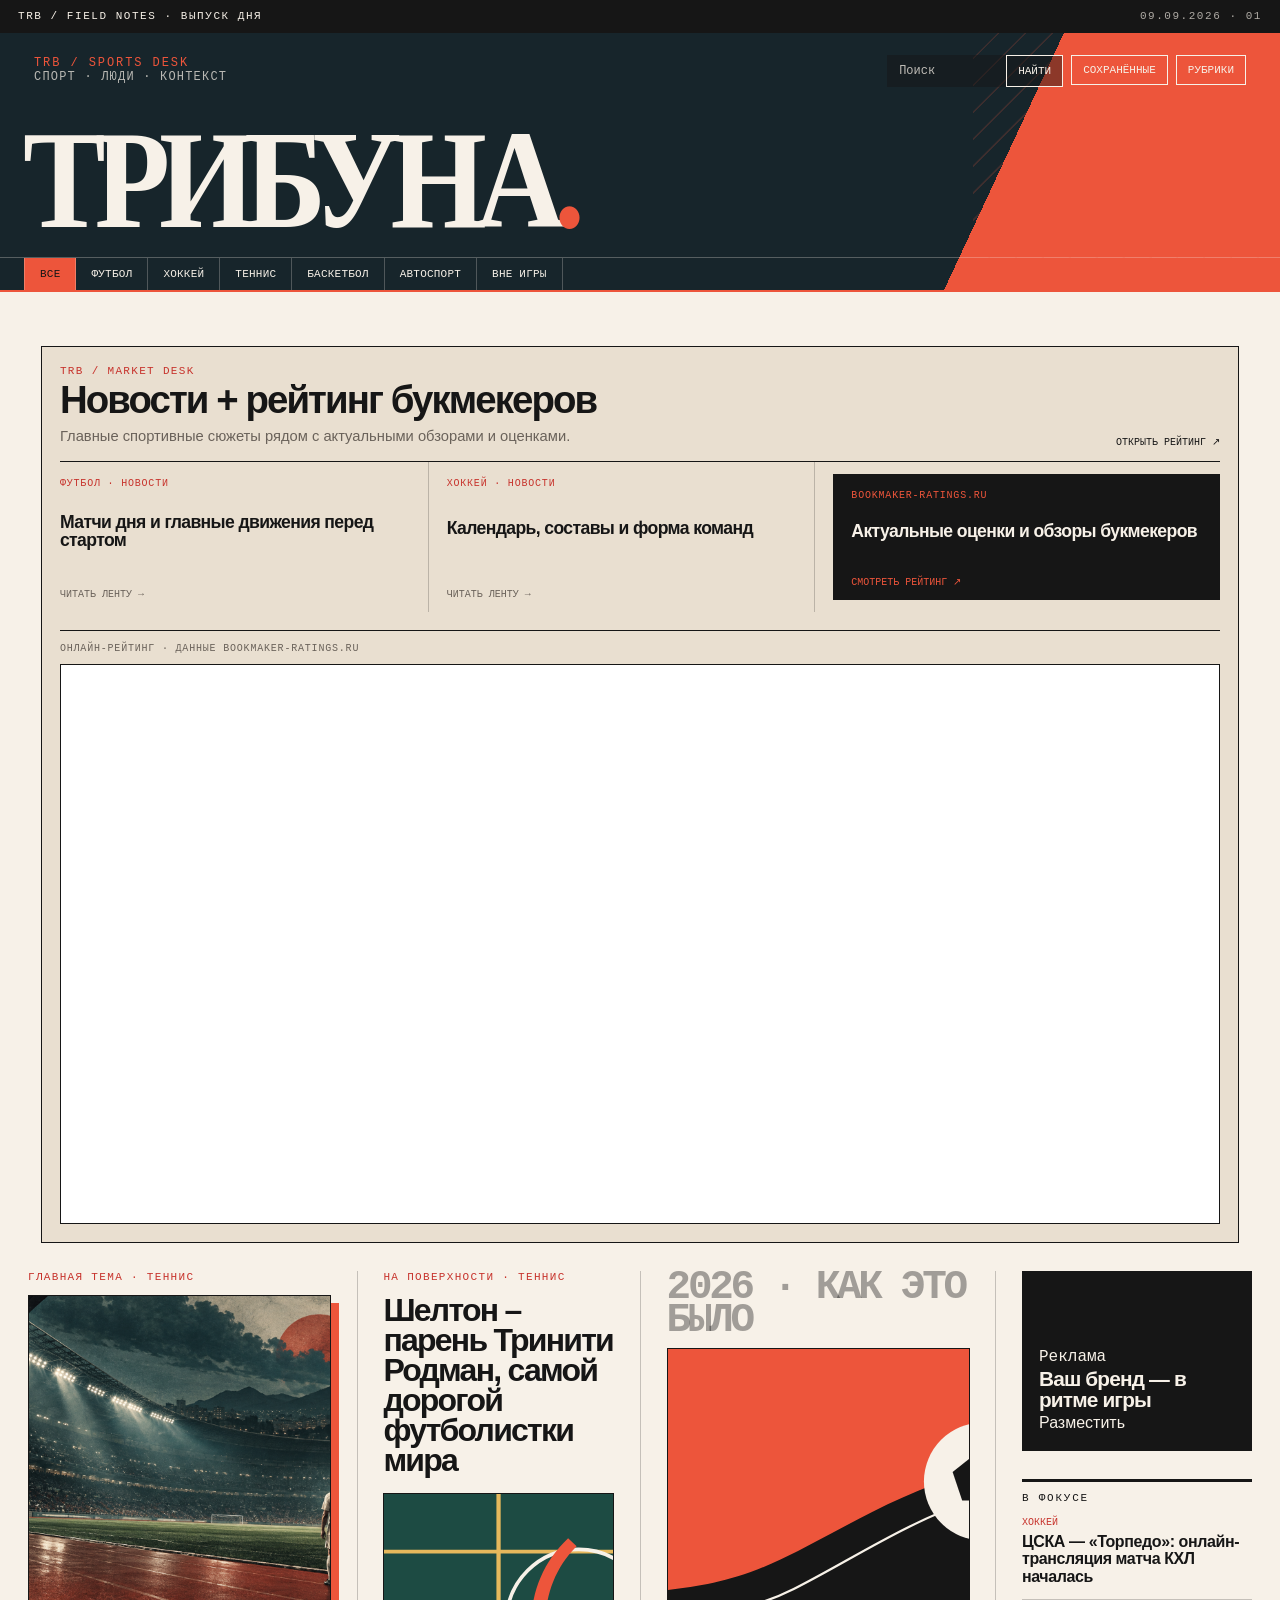
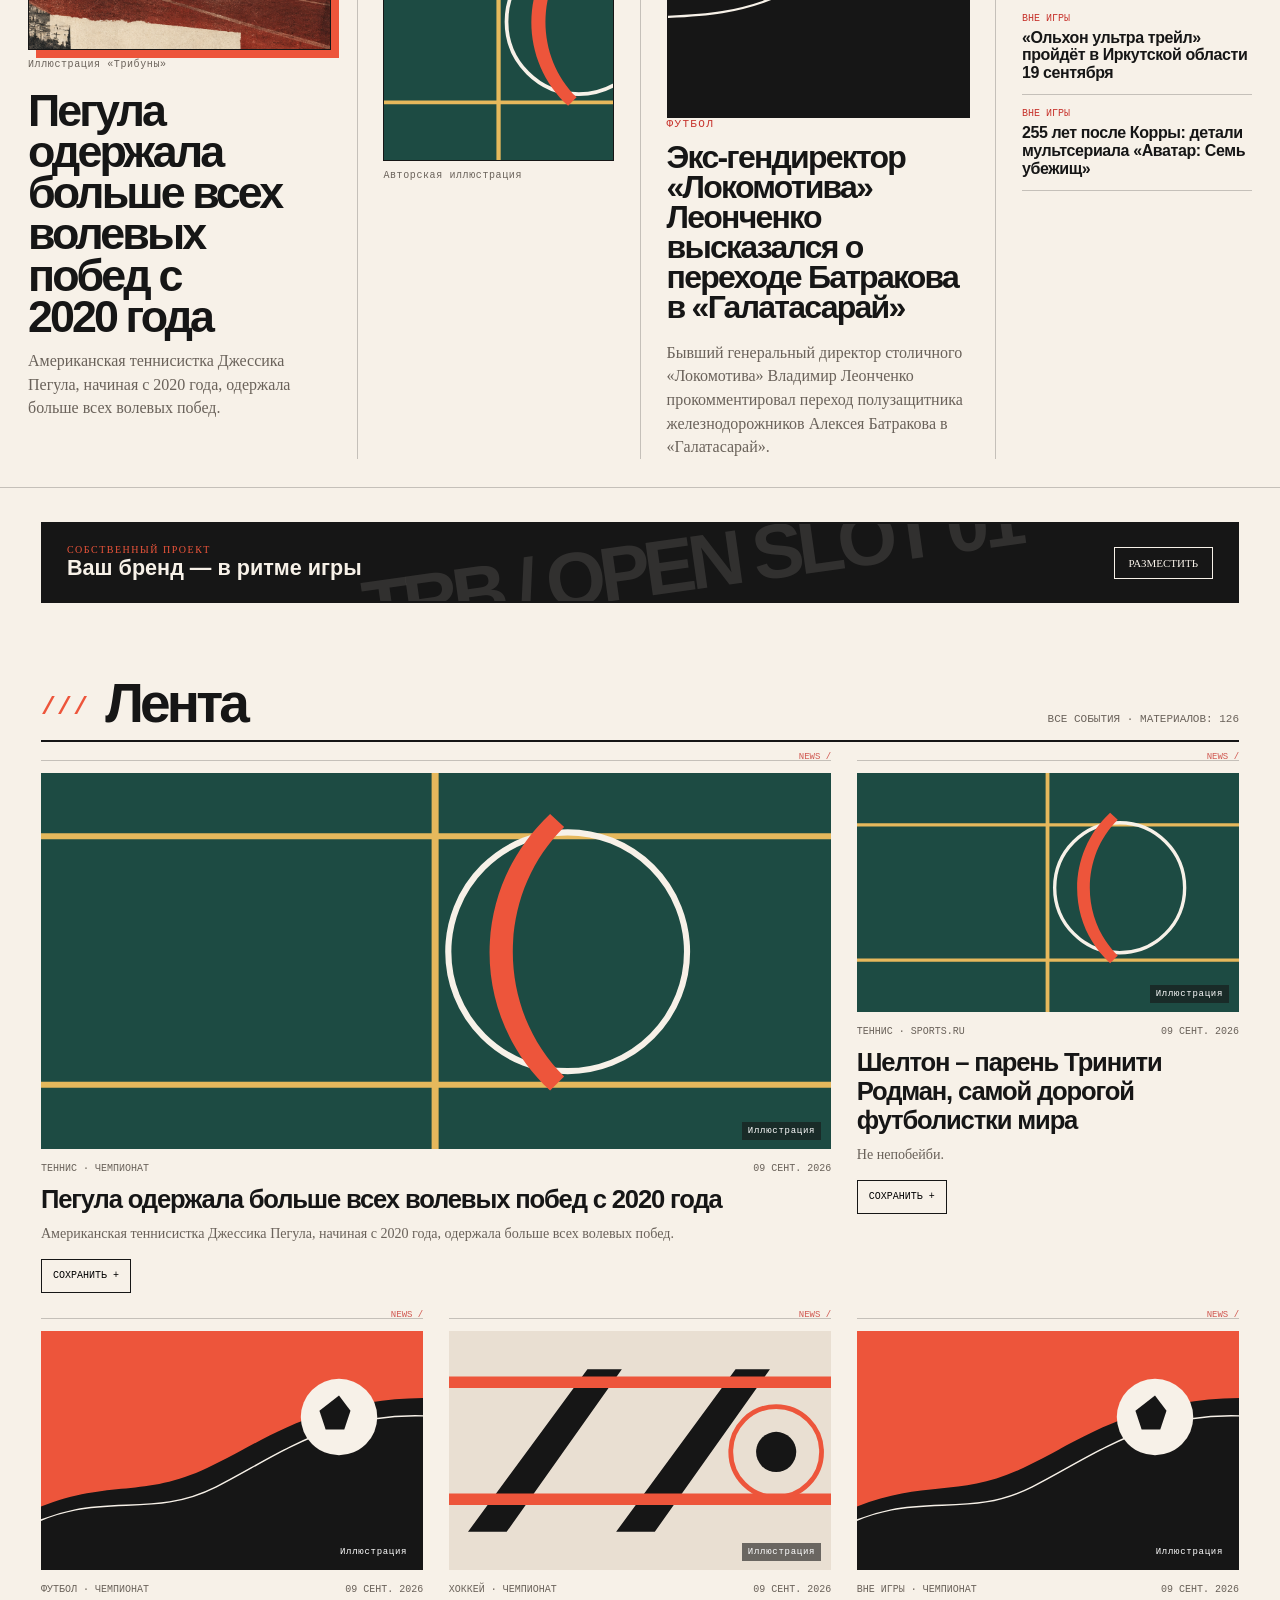
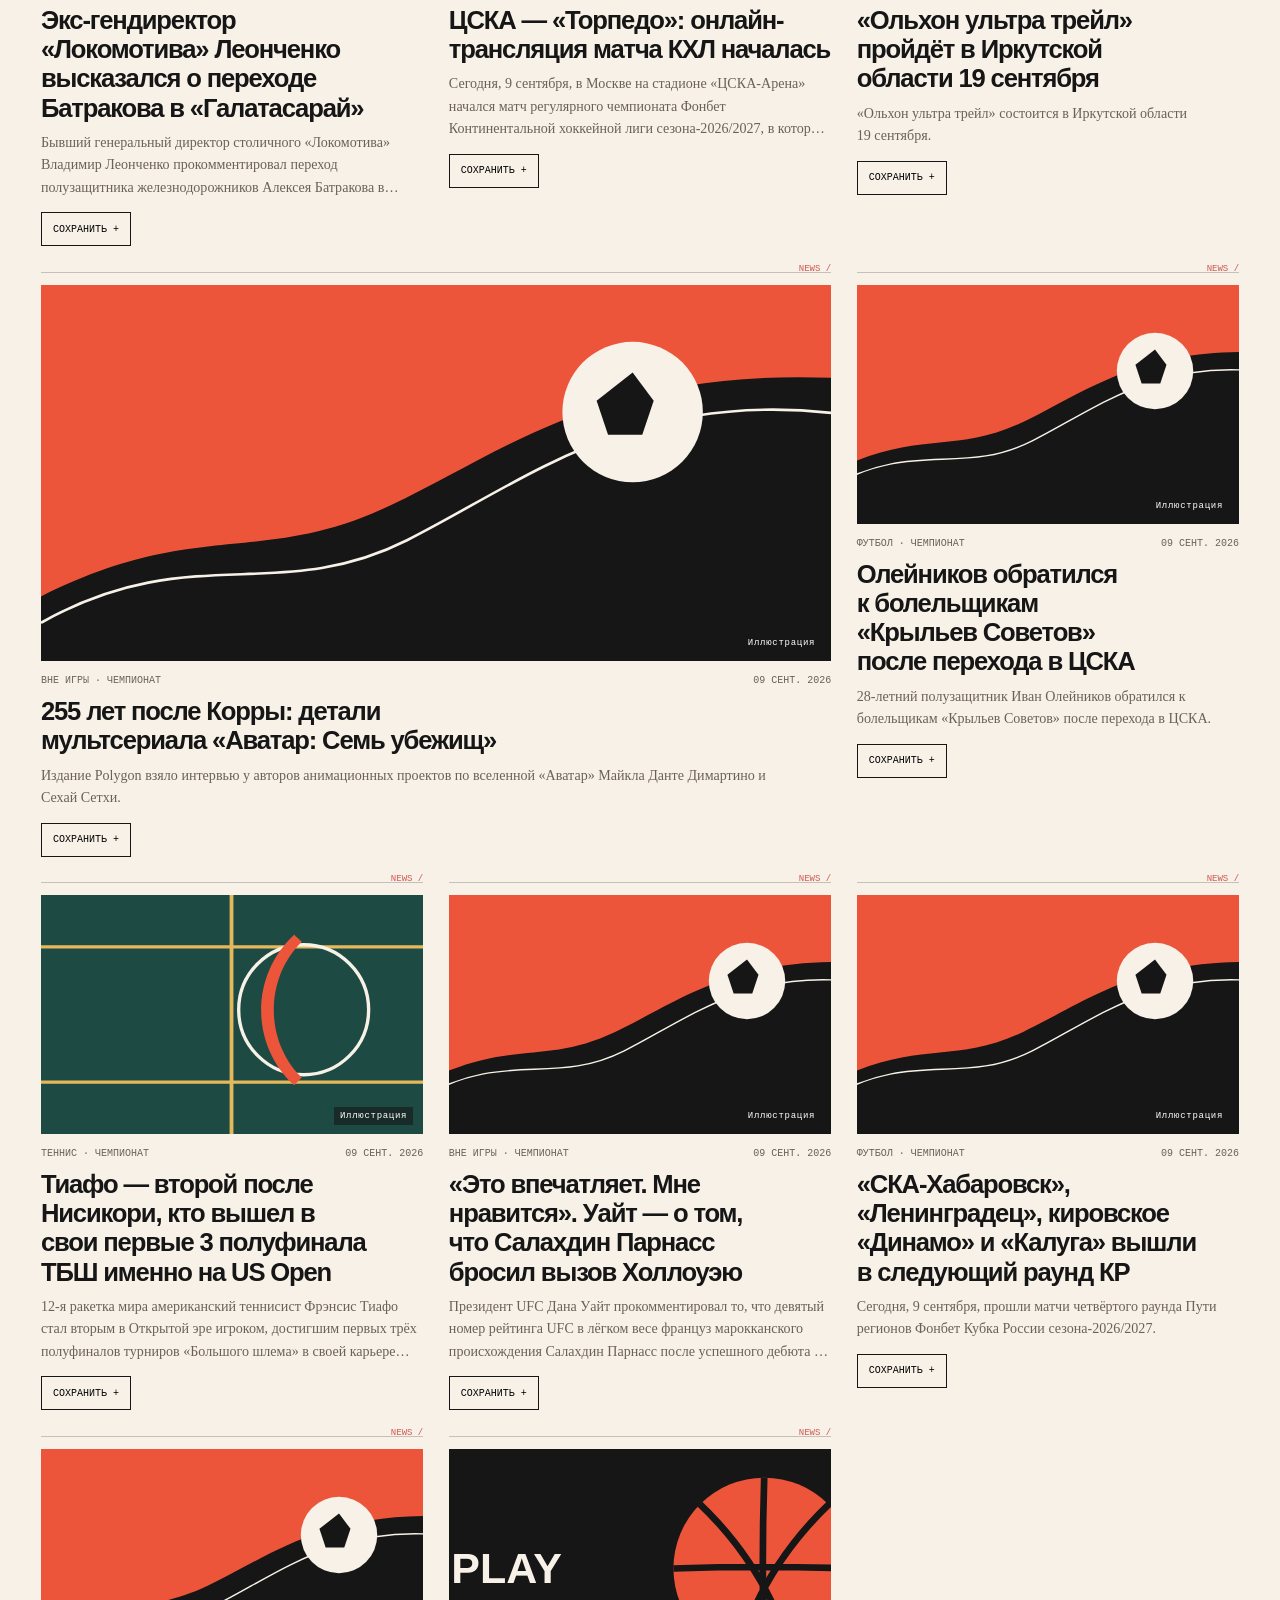
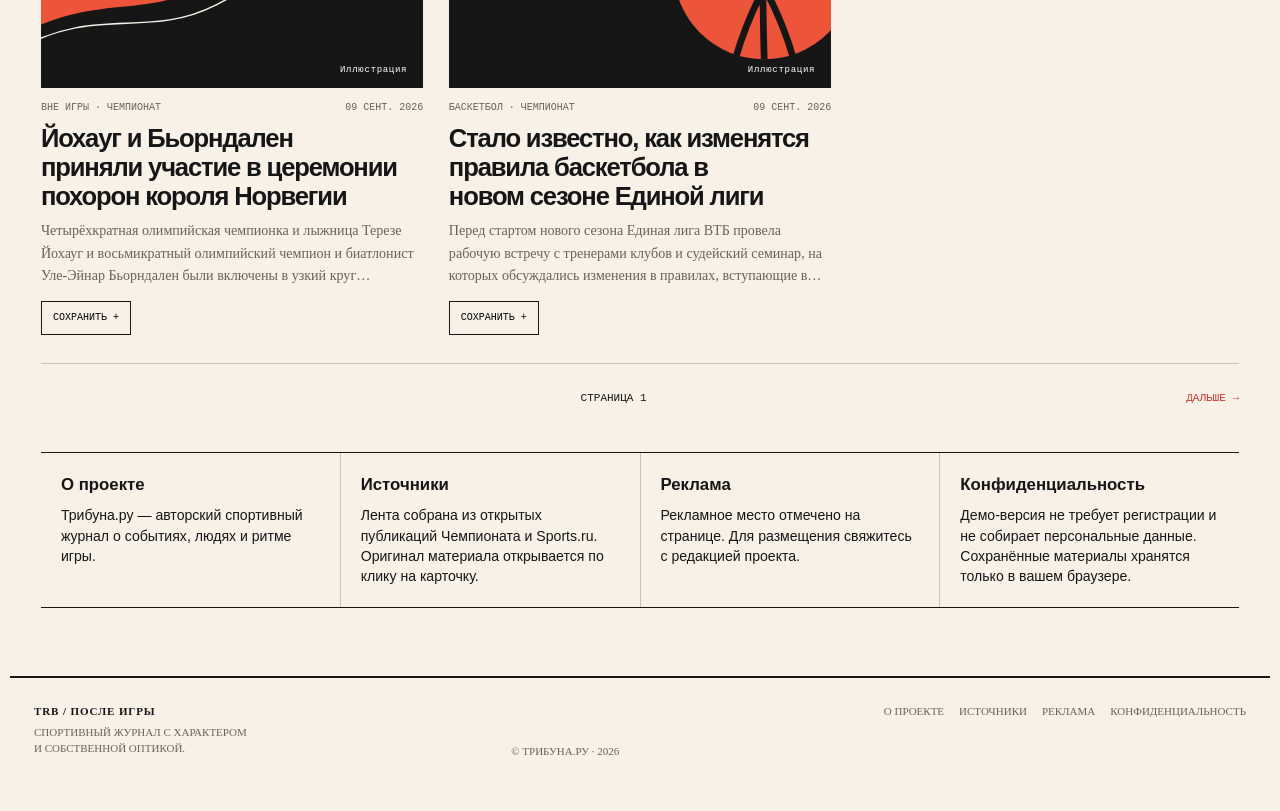
==== commit 5e2676e1: "Embed live bookmaker rating widget" ====
--- a/docs/index.html
+++ b/docs/index.html
@@ -1,5 +1,5 @@
 <!doctype html>
-<html lang="ru"><head><meta charset="utf-8"><meta name="viewport" content="width=device-width,initial-scale=1"><meta name="description" content="Трибуна — спортивный журнал о ритме игры"><title>Трибуна.ру — спорт с характером</title><link rel="stylesheet" href="style.css?v=20260909l"><script id="initial-data" type="application/json">{"issue":{"number":"20260909","date":"2026-09-09","title":"Трибуна"},"nav":[{"id":"all","label":"Все"},{"id":"football","label":"Футбол"},{"id":"hockey","label":"Хоккей"},{"id":"tennis","label":"Теннис"},{"id":"basketball","label":"Баскетбол"},{"id":"motorsport","label":"Автоспорт"},{"id":"other","label":"Вне игры"}],"hero":{"id":"n-e34eb6370055c78dc475ed06","title":"Пегула одержала больше всех волевых побед с 2020 года","summary":"Американская теннисистка Джессика Пегула, начиная с 2020 года, одержала больше всех волевых побед.","url":"https://www.championat.com/tennis/news-6614048-pegula-oderzhala-bolshe-vseh-volevyh-pobed-s-2020-goda.html","source_id":"championat-news","source_name":"Чемпионат","tag":"tennis","image_path":"","published_at":"2026-09-09T16:33:20Z","is_demo":true},"feed":[{"id":"n-e34eb6370055c78dc475ed06","title":"Пегула одержала больше всех волевых побед с 2020 года","summary":"Американская теннисистка Джессика Пегула, начиная с 2020 года, одержала больше всех волевых побед.","url":"https://www.championat.com/tennis/news-6614048-pegula-oderzhala-bolshe-vseh-volevyh-pobed-s-2020-goda.html","source_id":"championat-news","source_name":"Чемпионат","tag":"tennis","image_path":"","published_at":"2026-09-09T16:33:20Z","is_demo":true},{"id":"n-a56150087801d970ace6a9ab","title":"Шелтон – парень Тринити Родман, самой дорогой футболистки мира","summary":"Не непобейби.","url":"https://www.sports.ru/tennis/blogs/3362423.html","source_id":"sports-news","source_name":"Sports.ru","tag":"tennis","image_path":"","published_at":"2026-09-09T16:31:00Z","is_demo":true},{"id":"n-d86a2423813c62c22742a3d6","title":"Экс-гендиректор «Локомотива» Леонченко высказался о переходе Батракова в «Галатасарай»","summary":"Бывший генеральный директор столичного «Локомотива» Владимир Леонченко прокомментировал переход полузащитника железнодорожников Алексея Батракова в «Галатасарай».","url":"https://www.championat.com/football/news-6614020-eks-gendirektor-lokomotiva-leonchenko-vyskazalsya-o-perehode-batrakova-v-galatasaraj.html","source_id":"championat-news","source_name":"Чемпионат","tag":"football","image_path":"","published_at":"2026-09-09T16:30:05Z","is_demo":true},{"id":"n-461a832f519211ee0f235984","title":"ЦСКА — «Торпедо»: онлайн-трансляция матча КХЛ началась","summary":"Сегодня, 9 сентября, в Москве на стадионе «ЦСКА-Арена» начался матч регулярного чемпионата Фонбет Континентальной хоккейной лиги сезона-2026/2027, в котором ЦСКА принимает на своей площадке нижегородское «Торпедо».","url":"https://www.championat.com/hockey/news-6613276-cska-torpedo-onlajn-translyaciya-matcha-khl-sezona-2026-2027-nachalas.html","source_id":"championat-news","source_name":"Чемпионат","tag":"hockey","image_path":"","published_at":"2026-09-09T16:30:04Z","is_demo":true},{"id":"n-45969f3f495ae2fb0fb5c82c","title":"«Ольхон ультра трейл» пройдёт в Иркутской области 19 сентября","summary":"«Ольхон ультра трейл» состоится в Иркутской области 19 сентября.","url":"https://www.championat.com/lifestyle/news-6612398-olhon-ultra-trejl-projdyot-v-irkutskoj-oblasti-19-sentyabrya.html","source_id":"championat-news","source_name":"Чемпионат","tag":"other","image_path":"","published_at":"2026-09-09T16:30:04Z","is_demo":true},{"id":"n-c6865bb33366a28380324711","title":"255 лет после Корры: детали мультсериала «Аватар: Семь убежищ»","summary":"Издание Polygon взяло интервью у авторов анимационных проектов по вселенной «Аватар» Майкла Данте Димартино и Сехай Сетхи.","url":"https://www.championat.com/cybersport/news-6614022-255-let-posle-korry-detali-multseriala-avatar-sem-ubezhisch.html","source_id":"championat-news","source_name":"Чемпионат","tag":"other","image_path":"","published_at":"2026-09-09T16:29:48Z","is_demo":true},{"id":"n-0f3dc38d966c4c226fd7f16c","title":"Олейников обратился к болельщикам «Крыльев Советов» после перехода в ЦСКА","summary":"28-летний полузащитник Иван Олейников обратился к болельщикам «Крыльев Советов» после перехода в ЦСКА.","url":"https://www.championat.com/football/news-6614050-olejnikov-obratilsya-k-bolelschikam-krylev-sovetov-posle-perehoda-v-cska.html","source_id":"championat-news","source_name":"Чемпионат","tag":"football","image_path":"","published_at":"2026-09-09T16:29:26Z","is_demo":true},{"id":"n-99dcc659fee2e46f9e198e05","title":"Тиафо — второй после Нисикори, кто вышел в свои первые 3 полуфинала ТБШ именно на US Open","summary":"12-я ракетка мира американский теннисист Фрэнсис Тиафо стал вторым в Открытой эре игроком, достигшим первых трёх полуфиналов турниров «Большого шлема» в своей карьере именно на Открытом чемпионате США.","url":"https://www.championat.com/tennis/news-6614042-tiafo-vtoroj-posle-nisikori-kto-vyshel-v-svoi-pervye-3-polufinala-tbsh-imenno-na-us-open.html","source_id":"championat-news","source_name":"Чемпионат","tag":"tennis","image_path":"","published_at":"2026-09-09T16:25:39Z","is_demo":true},{"id":"n-d4487493e5bade8dd8984957","title":"«Это впечатляет. Мне нравится». Уайт — о том, что Салахдин Парнасс бросил вызов Холлоуэю","summary":"Президент UFC Дана Уайт прокомментировал то, что девятый номер рейтинга UFC в лёгком весе француз марокканского происхождения Салахдин Парнасс после успешного дебюта в организации бросил вызов экс-чемпиону UFC в полулёгком весе, а также бывшему обладателю титула BMF американцу Максу Холлоуэю.","url":"https://www.championat.com/boxing/news-6614028-eto-vpechatlyaet-mne-nravitsya-uajt-o-tom-chto-salahdin-parnass-brosil-vyzov-holloueyu.html","source_id":"championat-news","source_name":"Чемпионат","tag":"other","image_path":"","published_at":"2026-09-09T16:25:03Z","is_demo":true},{"id":"n-211bba2eb21441bf084dfa74","title":"«СКА-Хабаровск», «Ленинградец», кировское «Динамо» и «Калуга» вышли в следующий раунд КР","summary":"Сегодня, 9 сентября, прошли матчи четвёртого раунда Пути регионов Фонбет Кубка России сезона-2026/2027.","url":"https://www.championat.com/football/news-6613886-ska-habarovsk-leningradec-kirovskoe-dinamo-i-kaluga-vyshli-v-sleduyuschij-raund-kubka-rossii-2026-2027-9-sentyabrya-2026.html","source_id":"championat-news","source_name":"Чемпионат","tag":"football","image_path":"","published_at":"2026-09-09T16:24:47Z","is_demo":true},{"id":"n-06daab13a9a1a4f97de7deca","title":"Йохауг и Бьорндален приняли участие в церемонии похорон короля Норвегии","summary":"Четырёхкратная олимпийская чемпионка и лыжница Терезе Йохауг и восьмикратный олимпийский чемпион и биатлонист Уле-Эйнар Бьорндален были включены в узкий круг приглашённых на церемонию похорон норвежского короля Харальда V, которая состоялась сегодня, 9 сентября, в Кафедральном соборе Осло.","url":"https://www.championat.com/biathlon/news-6614032-johaug-i-borndalen-prinyali-uchastie-v-ceremonii-pohoron-korolya-norvegii.html","source_id":"championat-news","source_name":"Чемпионат","tag":"other","image_path":"","published_at":"2026-09-09T16:24:00Z","is_demo":true},{"id":"n-4ba098e03d5be6369757dce2","title":"Стало известно, как изменятся правила баскетбола в новом сезоне Единой лиги","summary":"Перед стартом нового сезона Единая лига ВТБ провела рабочую встречу с тренерами клубов и судейский семинар, на которых обсуждались изменения в правилах, вступающие в силу с сезона-2026/2027.","url":"https://www.championat.com/basketball/news-6614030-stalo-izvestno-kak-izmenyatsya-pravila-basketbola-v-novom-sezone-edinoj-ligi.html","source_id":"championat-news","source_name":"Чемпионат","tag":"basketball","image_path":"","published_at":"2026-09-09T16:20:53Z","is_demo":true},{"id":"n-46d4b7f3f0d6bc32f3a086f6","title":"«Буду пить и постараюсь забыть о матче». Носкова — о поражении от Соболенко на US Open","summary":"Чемпионка Уимблдона-2026, шестая ракетка мира чешская теннисистка Линда Носкова поделилась эмоциями после поражения в матче 1/4 финала US Open – 2026 от белоруски Арины Соболенко.","url":"https://www.championat.com/tennis/news-6614024-budu-pit-i-postarayus-zabyt-o-matche-noskova-o-porazhenii-ot-sobolenko-na-us-open.html","source_id":"championat-news","source_name":"Чемпионат","tag":"tennis","image_path":"","published_at":"2026-09-09T16:16:28Z","is_demo":true},{"id":"n-7b260d4bd25e04ed4c909eda","title":"«Тигрес» сделал официальное предложение ЦСКА по Лусиано Гонду — Грова","summary":"«Тигрес» сделал официальное предложение ЦСКА по трансферу нападающего Лусиано Гонду, сообщает журналист Герман Гарсия Грова на своей странице в социальной сети X.","url":"https://www.championat.com/football/news-6614008-tigres-sdelal-oficialnoe-predlozhenie-cska-po-lusiano-gondu-grova.html","source_id":"championat-news","source_name":"Чемпионат","tag":"football","image_path":"","published_at":"2026-09-09T16:14:55Z","is_demo":true},{"id":"n-732afd9f2b7dfbf9a4b7ddcf","title":"Ислам Махачев оценил вероятность перехода Усмана Нурмагомедова в UFC","summary":"34-летний действующий обладатель титула UFC в полусреднем весе россиянин Ислам Махачев оценил вероятность перехода одноклубника, а также непобеждённого чемпиона PFL в лёгком весе соотечественника Усмана Нурмагомедова в североамериканский промоушен.","url":"https://www.championat.com/boxing/news-6614016-islam-mahachev-ocenil-veroyatnost-perehoda-usmana-nurmagomedova-v-ufc.html","source_id":"championat-news","source_name":"Чемпионат","tag":"other","image_path":"","published_at":"2026-09-09T16:12:53Z","is_demo":true},{"id":"n-03dd51484f6e6b98f937ee5c","title":"Из-за угрозы БПЛА матч «Мамонты Югры» — «Молот» перенесён на 10 сентября","summary":"Матч OLIMPBET Молодёжной хоккейной лиги между «Мамонтами Югры» и «Молотом» перенесён на 10 сентября, сообщает пресс-служба МХЛ.","url":"https://www.championat.com/hockey/news-6614018-iz-za-ugrozy-bpla-match-mamonty-yugry-molot-perenesyon-na-10-sentyabrya.html","source_id":"championat-news","source_name":"Чемпионат","tag":"hockey","image_path":"","published_at":"2026-09-09T16:11:14Z","is_demo":true},{"id":"n-e95f3135c40f65dc5b6c6cf8","title":"«Это были не слухи». Батраков — о несостоявшемся переходе в «ПСЖ»","summary":"Полузащитник Алексей Батраков высказался о несостоявшемся трансфере в «ПСЖ».","url":"https://www.championat.com/football/news-6614006-eto-byli-ne-sluhi-batrakov-o-nesostoyavshemsya-perehode-v-pszh.html","source_id":"championat-news","source_name":"Чемпионат","tag":"football","image_path":"","published_at":"2026-09-09T16:08:10Z","is_demo":true},{"id":"n-e5dadb2ea2cb4dda7e37e894","title":"Ислам Махачев отреагировал на сенсационное поражение Умара Нурмагомедова","summary":"34-летний действующий обладатель титула UFC в полусреднем весе россиянин Ислам Махачев прокомментировал поражение нокаутом бывшего претендента на титул UFC в легчайшем весе россиянина Умара Нурмагомедова в бою с представителем Китая Сонг Ядонгом.","url":"https://www.championat.com/boxing/news-6614002-islam-mahachev-otreagiroval-na-sensacionnoe-porazhenie-umara-nurmagomedova.html","source_id":"championat-news","source_name":"Чемпионат","tag":"other","image_path":"","published_at":"2026-09-09T16:05:14Z","is_demo":true},{"id":"n-da9b4c96d19556cf7b8ac70b","title":"Иван Олейников перешёл из «Крыльев Советов» в ЦСКА","summary":"28-летний полузащитник Иван Олейников перешёл из «Крыльев Советов» в ЦСКА.","url":"https://www.championat.com/football/news-6614014-ivana-olejnikov-pereshyol-iz-krylev-sovetov-v-cska.html","source_id":"championat-news","source_name":"Чемпионат","tag":"football","image_path":"","published_at":"2026-09-09T16:05:10Z","is_demo":true},{"id":"n-999833763e21c07530c033d5","title":"«Ливерпуль» — «Атлетико»: онлайн-трансляция матча Лиги чемпионов начнётся в 22:00 мск","summary":"Сегодня, 9 сентября, состоится матч 1-го тура общего этапа Лиги чемпионов сезона-2026/2027, в котором встретятся «Ливерпуль» и «Атлетико» Мадрид.","url":"https://www.championat.com/football/news-6613894-liverpul-atletiko-pryamaya-onlajn-translyaciya-matcha-1-go-tura-ligi-chempionov-sezona-2026-2027-nachnyotsya-v-22-00-msk-9-sentyab.html","source_id":"championat-news","source_name":"Чемпионат","tag":"football","image_path":"","published_at":"2026-09-09T16:00:06Z","is_demo":true},{"id":"n-de52e85a414510d29930133f","title":"«Спортинг» — «Галатасарай»: онлайн-трансляция матча Лиги чемпионов начнётся в 22:00 мск","summary":"Сегодня, 9 сентября, состоится матч 1-го тура общего этапа Лиги чемпионов УЕФА сезона-2026/2027, в котором встретятся португальский «Спортинг» и турецкий «Галатасарай».","url":"https://www.championat.com/football/news-6613368-sporting-galatasaraj-onlajn-translyaciya-matcha-1-go-tura-obschego-etapa-ligi-chempionov-2026-2027-nachnetsya-v-22-00-9-sentyabrya.html","source_id":"championat-news","source_name":"Чемпионат","tag":"football","image_path":"","published_at":"2026-09-09T16:00:05Z","is_demo":true},{"id":"n-6a8ccfdbe2ebd3b5d202a3d4","title":"«Наполи» — «Арсенал»: онлайн-трансляция игры 1-го тура Лиги чемпионов начнётся в 22:00 мск","summary":"Сегодня, 9 сентября, состоится матч 1-го тура общего этапа Лиги чемпионов УЕФА сезона-2026/2027, в котором встретятся итальянский «Наполи» и английский «Арсенал».","url":"https://www.championat.com/football/news-6613358-napoli-arsenal-onlajn-translyaciya-matcha-1-go-tura-obschego-etapa-ligi-chempionov-2026-2027-nachnetsya-v-22-00-msk-9-sentyabrya-2.html","source_id":"championat-news","source_name":"Чемпионат","tag":"football","image_path":"","published_at":"2026-09-09T16:00:05Z","is_demo":true},{"id":"n-f5687a1fed069fa60268b595","title":"«ПСЖ» — «Слован»: онлайн-трансляция матча 1-го тура Лиги чемпионов начнётся в 22:00 мск","summary":"Сегодня, 9 сентября, состоится матч 1-го тура общего этапа Лиги чемпионов УЕФА сезона-2026/2027, в котором встретятся французский «Пари Сен-Жермен» и словацкий «Слован».","url":"https://www.championat.com/football/news-6613384-pszh-slovan-onlajn-translyaciya-matcha-1-go-tura-obschego-etapa-ligi-chempionov-2026-2027-nachnetsya-v-22-00-msk-9-sentyabrya-2026.html","source_id":"championat-news","source_name":"Чемпионат","tag":"football","image_path":"","published_at":"2026-09-09T16:00:05Z","is_demo":true},{"id":"n-9b616fb84f2af0e1ae625a60","title":"«Наполи» — «Арсенал»: прогноз Владислава Радимова на матч Лиги чемпионов в Италии","summary":"Известный футболист и тренер Владислав Радимов дал прогноз на матч «Наполи» — «Арсенал».","url":"https://www.championat.com/bets/news-6613390-napoli-arsenal-prognoz-vladislava-radimova-na-match-ligi-chempionov-v-italii.html","source_id":"championat-news","source_name":"Чемпионат","tag":"other","image_path":"","published_at":"2026-09-09T16:00:05Z","is_demo":true},{"id":"n-cc4359766a63fe497fdd7678","title":"«Чемпионат» и Okko покажут матч «Галатасарая» Батракова со «Спортингом» в Лиге чемпионов","summary":"Сегодня, 9 сентября, в 22:00 мск на странице Okko на «Чемпионате» начнётся прямая трансляция матча 1-го тура общего этапа Лиги чемпионов сезона-2026/2027 между клубами «Спортинг» и «Галатасарай».","url":"https://www.championat.com/football/news-6611292-sporting-galatasaraj-pryamaya-translyaciya-matcha-1-go-tura-obschego-etapa-ligi-chempionov-po-futbolu-2026-2027-nachnetsya-v-22-00.html","source_id":"championat-news","source_name":"Чемпионат","tag":"football","image_path":"","published_at":"2026-09-09T16:00:04Z","is_demo":true},{"id":"n-d25c560d205f5688bab8e8c4","title":"Что делать «Клипперс» после казни от НБА?","summary":"Михаил Прохоров даст подсказку.","url":"https://www.sports.ru/basketball/blogs/3475888.html","source_id":"sports-news","source_name":"Sports.ru","tag":"basketball","image_path":"","published_at":"2026-09-09T16:00:00Z","is_demo":true},{"id":"n-7986aaabf17d72f05fbf5cab","title":"«При всём уважении...» Ферстаппен раскритиковал правила, указав на Цуноду и Лоусона","summary":"Четырёхкратный чемпион мира Макс Ферстаппен заявил, что нынешние болиды Формулы-1 «притупляют» действия гонщика, и в качестве примера привёл пилотов Юки Цуноду и Лиама Лоусона.","url":"https://www.championat.com/auto/news-6613992-pri-vsyom-uvazhenii-ferstappen-raskritikoval-pravila-ukazav-na-cunodu-i-lousona.html","source_id":"championat-news","source_name":"Чемпионат","tag":"motorsport","image_path":"","published_at":"2026-09-09T15:59:41Z","is_demo":true},{"id":"n-ba4ad33731050084c793f08f","title":"Молодёжный Итоговый турнир АТР — 2026 перенесён из Саудовской Аравии в Италию","summary":"Молодёжный Итоговый турнир АТР — 2026 перенесён из Джидды, Саудовская Аравия, в итальянский город Реджо-ди-Калабрия.","url":"https://www.championat.com/tennis/news-6614004-molodyozhnyj-itogovyj-turnir-atr-2026-perenesyon-iz-saudovskoj-aravii-v-italiyu.html","source_id":"championat-news","source_name":"Чемпионат","tag":"tennis","image_path":"","published_at":"2026-09-09T15:58:20Z","is_demo":true},{"id":"n-275658b99d6cfdcb35ab24b3","title":"«Локомотив-Кубань» проиграл клубу Евролиги на турнире Gloria Cup в Турции","summary":"В турецком городе Белек завершился матч международного предсезонного баскетбольного турнира Gloria Cup между стамбульским «Анадолу Эфес» и российским «Локомотивом-Кубань».","url":"https://www.championat.com/basketball/news-6613962-lokomotiv-kuban-proigral-klubu-evroligi-na-turnire-gloria-cup-v-turcii.html","source_id":"championat-news","source_name":"Чемпионат","tag":"basketball","image_path":"","published_at":"2026-09-09T15:57:32Z","is_demo":true},{"id":"n-66c431e349f7618aa9313127","title":"Фильм «Мстители: Судный день» поставил рекорд по сборам за три месяца до выхода","summary":"Портал Global Box Office раскрыл данные о предпродажах билетов на фильм «Мстители: Судный день».","url":"https://www.championat.com/cybersport/news-6613978-film-mstiteli-sudnyj-den-postavil-rekord-po-sboram-za-tri-mesyaca-do-vyhoda.html","source_id":"championat-news","source_name":"Чемпионат","tag":"other","image_path":"","published_at":"2026-09-09T15:56:36Z","is_demo":true},{"id":"n-c3de26a25307b54bdd1870f4","title":"«Муром» победил «Велес» в матче четвёртого раунда Кубка России","summary":"Завершился матч четвёртого раунда Пути регионов Фонбет Кубка России, в котором встречались «Муром» и московский «Велес».","url":"https://www.championat.com/football/news-6613986-murom-veles-rezultat-matcha-9-sentyabrya-2026-schet-1-0-4-j-raund-kubka-rossii-sezona-2026-2027.html","source_id":"championat-news","source_name":"Чемпионат","tag":"football","image_path":"","published_at":"2026-09-09T15:56:13Z","is_demo":true},{"id":"n-69d94be39b5dc4e7f0b2aef2","title":"«Надеюсь, скоро». Анастасия Павлюченкова рассказала, когда планирует вернуться на корт","summary":"Олимпийская чемпионка 2020 года в миксте российская теннисистка Анастасия Павлюченкова рассказала, когда планирует вернуться на корт.","url":"https://www.championat.com/tennis/news-6613998-nadeyus-skoro-anastasiya-pavlyuchenkova-rasskazala-kogda-planiruet-vernutsya-na-kort.html","source_id":"championat-news","source_name":"Чемпионат","tag":"tennis","image_path":"","published_at":"2026-09-09T15:56:13Z","is_demo":true},{"id":"n-be7a11d906e4783d5b0c220b","title":"Гаврилов — о трёх поражениях «Зенита» в РПЛ: играть должна команда, не каждый сам за себя","summary":"Бывший полузащитник «Спартака» Юрий Гаврилов высказался о трёх поражениях «Зенита» на старте сезона-2026/2027 в Альфа-Банк РПЛ.","url":"https://www.championat.com/football/news-6614000-gavrilov-o-tryoh-porazheniyah-zenita-v-rpl-igrat-dolzhna-komanda-ne-kazhdyj-sam-za-sebya.html","source_id":"championat-news","source_name":"Чемпионат","tag":"football","image_path":"","published_at":"2026-09-09T15:55:19Z","is_demo":true},{"id":"n-c28d3ef094b9f8f1a79d549c","title":"«Не думаю, что за пределами бокса его знают». Райан Гарсия вновь раскритиковал Кроуфорда","summary":"Действующий чемпион мира по версии WBC в полусреднем весе американец мексиканского происхождения Райан Гарсия критично высказался в адрес непобеждённого бывшего абсолютного чемпиона мира в трёх весовых категориях соотечественника Теренса Кроуфорда.","url":"https://www.championat.com/boxing/news-6613996-ne-dumayu-chto-za-predelami-boksa-ego-znayut-rajan-garsiya-vnov-raskritikoval-krouforda.html","source_id":"championat-news","source_name":"Чемпионат","tag":"other","image_path":"","published_at":"2026-09-09T15:53:32Z","is_demo":true},{"id":"n-c59dda69eaf79696bf9ed33c","title":"Штюцле отреагировал на насмешки Маршана по поводу возможного капитанства в «Оттаве»","summary":"Форвард «Оттавы Сенаторз» Тим Штюцле отреагировал на насмешки нападающего «Флориды Пантерз» Брэда Маршана по поводу возможного капитанства в канадском клубе.","url":"https://www.championat.com/hockey/news-6613958-shtyucle-otreagiroval-na-nasmeshki-marshana-po-povodu-vozmozhnogo-kapitanstva-v-ottave.html","source_id":"championat-news","source_name":"Чемпионат","tag":"hockey","image_path":"","published_at":"2026-09-09T15:50:04Z","is_demo":true},{"id":"n-fe20d20ff244878dadedf44c","title":"Арина Соболенко опубликовала коллекцию фото с женихом в честь его дня рождения","summary":"Победительница четырёх турниров «Большого шлема», первая ракетка мира белорусская теннисистка Арина Соболенко опубликовала на своей странице в социальной сети несколько фото со своим женихом, бразильским бизнесменом Георгиосом Франгулисом в честь его дня рождения.","url":"https://www.championat.com/tennis/news-6613988-arina-sobolenko-opublikovala-kollekciyu-foto-s-zhenihom-v-chest-ego-dnya-rozhdeniya.html","source_id":"championat-news","source_name":"Чемпионат","tag":"tennis","image_path":"","published_at":"2026-09-09T15:44:17Z","is_demo":true},{"id":"n-cd7d9cae3781400b687b9b71","title":"Карен Хачанов — Александр Блокс: онлайн-трансляция 1/4 финала US Open — 2026 началась","summary":"Сегодня, 9 сентября, на US Open — 2026 стартовал матч 1/4 финала, где 50-я ракетка мира российский теннисист Карен Хачанов сражается с 34-м номером мирового рейтинга представителем Бельгии Александром Блоксом.","url":"https://www.championat.com/tennis/news-6613984-karen-hachanov-aleksandr-bloks-onlajn-translyaciya-1-4-finala-us-open-2026-nachalas.html","source_id":"championat-news","source_name":"Чемпионат","tag":"tennis","image_path":"","published_at":"2026-09-09T15:42:49Z","is_demo":true},{"id":"n-424ff5cbdc2a7c169946580f","title":"Правда, что в АПЛ запрещено покупать русских? Разбираем с юристом – на примере Головина и «Лидса»","summary":"Экспертиза Михаила Прокопца.","url":"https://www.sports.ru/football/blogs/3473413.html","source_id":"sports-news","source_name":"Sports.ru","tag":"football","image_path":"","published_at":"2026-09-09T15:40:00Z","is_demo":true},{"id":"n-7bd21f7b69c1d4ed85136bd7","title":"«Барселона» — «Фейеноорд»: стартовые составы команд на матч 1-го тура Лиги чемпионов","summary":"Сегодня, 9 сентября, состоится матч 1-го тура общего этапа Лиги чемпионов сезона-2026/2027, в котором встретятся «Барселона» (Испания) и «Фейеноорд» (Нидерланды).","url":"https://www.championat.com/football/news-6613936-barselona-fejenoord-startovye-sostavy-komand-na-match-1-go-tura-ligi-chempionov-uefa-2026-2027-9-sentyabrya-2026.html","source_id":"championat-news","source_name":"Чемпионат","tag":"football","image_path":"","published_at":"2026-09-09T15:39:22Z","is_demo":true},{"id":"n-99a8cdc698e2a3119ab85eec","title":"Кевин Хейз и Егор Соколов дебютируют за «Ак Барс» в игре с «Трактором»","summary":"Сегодня, 9 сентября, в Казани состоится матч 19-го сезона Фонбет Континентальной хоккейной лиги между местным «Ак Барсом» и челябинским «Трактором».","url":"https://www.championat.com/hockey/news-6613976-kevin-hejz-i-egor-sokolov-debyutiruyut-za-ak-bars-v-igre-s-traktorom.html","source_id":"championat-news","source_name":"Чемпионат","tag":"hockey","image_path":"","published_at":"2026-09-09T15:37:16Z","is_demo":true},{"id":"n-edaaec10ddb3234f49faf0ed","title":"В сентябре в PS Plus добавят WWE 2K26, Ball x Pit, Ninja Gaiden и другие игры","summary":"Sony анонсировала новую подборку игр для подписки PS Plus.","url":"https://www.championat.com/cybersport/news-6613974-besplatnye-igry-ps-plus-v-sentyabre-2026-wwe-2k26-ball-x-pit-ninja-gaiden-slitterhead-sniper-elite-i-drugie.html","source_id":"championat-news","source_name":"Чемпионат","tag":"other","image_path":"","published_at":"2026-09-09T15:36:44Z","is_demo":true},{"id":"n-497e5f16b706458c7490f233","title":"Эрлинг Холанд поднялся на третье место в списке лучших бомбардиров «Манчестер Сити»","summary":"Нападающий «Манчестер Сити» Эрлинг Холанд поднялся на третье место в списке самых результативных голеадоров клуба.","url":"https://www.championat.com/football/news-6613968-erling-holand-podnyalsya-na-trete-mesto-v-spiske-luchshih-bombardirov-manchester-siti.html","source_id":"championat-news","source_name":"Чемпионат","tag":"football","image_path":"","published_at":"2026-09-09T15:36:05Z","is_demo":true},{"id":"n-68d32142262db635a72e968e","title":"«Эдмонтон» подписал Форментона, которого ранее оправдали по делу о сексуальном насилии","summary":"«Эдмонтон Ойлерз» подписал однолетний контракт с форвардом Алексом Форментоном.","url":"https://www.championat.com/hockey/news-6613964-edmonton-podpisal-formentona-kotorogo-ranee-opravdali-po-delu-o-seksualnom-nasilii.html","source_id":"championat-news","source_name":"Чемпионат","tag":"hockey","image_path":"","published_at":"2026-09-09T15:31:46Z","is_demo":true},{"id":"n-190a24598cb4c66f484bcb14","title":"Гаврилов: рано начали говорить о возможном чемпионстве «Спартака»","summary":"Бывший полузащитник «Спартака» Юрий Гаврилов поделился своим мнением о текущем положении команды.","url":"https://www.championat.com/football/news-6613946-gavrilov-rano-nachali-govorit-o-vozmozhnom-chempionstve-spartaka.html","source_id":"championat-news","source_name":"Чемпионат","tag":"football","image_path":"","published_at":"2026-09-09T15:30:05Z","is_demo":true},{"id":"n-7e3e2332ea10318892d7d57d","title":"Хачанов — Блокс: онлайн-трансляция 1/4 финала US Open — 2026 начнётся не ранее 21:30 мск","summary":"Сегодня, 9 сентября, 50-я ракетка мира российский теннисист Карен Хачанов поборется за выход в 1/2 финала Открытого чемпионата США — 2026 с 34-м номером мирового рейтинга бельгийцем Александром Блоксом.","url":"https://www.championat.com/tennis/news-6613892-karen-hachanov-aleksandr-bloks-onlajn-translyaciya-1-4-finala-us-open-2026-nachnyotsya-ne-ranee-21-30.html","source_id":"championat-news","source_name":"Чемпионат","tag":"tennis","image_path":"","published_at":"2026-09-09T15:30:05Z","is_demo":true},{"id":"n-8532fef3c21c1080e8a05a8f","title":"Врач объяснил, когда подёргивание глаза может быть опасно","summary":"Кратковременное подёргивание века чаще всего безобидно и возникает из-за стресса, недосыпа или переизбытка кофеина.","url":"https://www.championat.com/lifestyle/news-6613348-vrach-obyasnil-kogda-podyorgivanie-glaza-mozhet-byt-opasno.html","source_id":"championat-news","source_name":"Чемпионат","tag":"other","image_path":"","published_at":"2026-09-09T15:30:05Z","is_demo":true},{"id":"n-185e0f04e21e73f7475742a6","title":"Последний раз «Интер» выигрывал ЛЧ в далеком 2010-м. Помните, кто тогда был у руля команды?","summary":"Прайм-эра.","url":"https://www.sports.ru/specials/managers-winners/?utm_source=native","source_id":"sports-news","source_name":"Sports.ru","tag":"football","image_path":"","published_at":"2026-09-09T15:30:00Z","is_demo":true},{"id":"n-09dcc47a3d73980658add0e5","title":"Трейлер драмы «Любовь твоей жизни» с Маргарет Куолли — выход 14 октября","summary":"Компания Amazon представила трейлер фильма «Любовь твоей жизни».","url":"https://www.championat.com/cybersport/news-6613942-film-lyubov-tvoej-zhizni-margaret-kuolli-2026-data-vyhoda-gde-smotret-kogda-smotret-trejler.html","source_id":"championat-news","source_name":"Чемпионат","tag":"other","image_path":"","published_at":"2026-09-09T15:26:02Z","is_demo":true},{"id":"n-a78c71e6fc6233a41aff06b0","title":"Эксперт встал на защиту Шарля Леклера в критике его сходов с трассы по собственной вине","summary":"Эксперт и журналист BBC Эндрю Бенсон поделился мнением насчёт сходов с трассы пилота «Феррари» монегаска Шарля Леклера по собственной вине.","url":"https://www.championat.com/auto/news-6613954-ekspert-vstal-na-zaschitu-sharlya-leklera-v-kritike-ego-shodov-s-trassy-po-sobstvennoj-vine.html","source_id":"championat-news","source_name":"Чемпионат","tag":"motorsport","image_path":"","published_at":"2026-09-09T15:24:01Z","is_demo":true},{"id":"n-1640544e38cd99ddc17546f0","title":"«И что, условие? Наплевать». Бубнов — о возможном выходе Мостового в матче с «Зенитом»","summary":"Футбольный эксперт Александр Бубнов высказался о возможном выходе нападающего Андрея Мостового в составе «Локомотива» на матч 8-го тура Альфа-Банк РПЛ с «Зентом», у которого был арендован футболист.","url":"https://www.championat.com/football/news-6613960-i-chto-uslovie-naplevat-bubnov-o-vozmozhnom-vyhode-mostovogo-v-matche-s-zenitom.html","source_id":"championat-news","source_name":"Чемпионат","tag":"football","image_path":"","published_at":"2026-09-09T15:23:04Z","is_demo":true},{"id":"n-beb42f51564c65e36d67e3d4","title":"У игроков МБА после столкновения друг с другом выявили трещину в челюсти и сотрясение","summary":"Два баскетболиста МБА — Андрей Зубков и Павел Савков — получили травмы в результате столкновения друг с другом в полуфинальном матче Кубка Кондрашина и Белова с «Зенитом», сообщил генеральный директор клуба Игорь Кочарян.","url":"https://www.championat.com/basketball/news-6613956-u-igrokov-mba-posle-stolknoveniya-drug-s-drugom-vyyavili-treschinu-v-chelyusti-i-sotryasenie.html","source_id":"championat-news","source_name":"Чемпионат","tag":"basketball","image_path":"","published_at":"2026-09-09T15:22:28Z","is_demo":true},{"id":"n-2314880d8d25a3b10ef09803","title":"Рыбакина и Соболенко — претендентки на титул US Open по версии читателей «Чемпионата»","summary":"Завершился опрос «Чемпионата», в котором было предложено выбрать потенциальную победительницу US Open – 2026 в женском одиночном разряде.","url":"https://www.championat.com/tennis/news-6613952-rybakina-i-sobolenko-pretendentki-na-titul-us-open-po-versii-chitatelej-chempionata.html","source_id":"championat-news","source_name":"Чемпионат","tag":"tennis","image_path":"","published_at":"2026-09-09T15:21:24Z","is_demo":true},{"id":"n-6e9accbf1d4e31b3776ebc61","title":"«Пора двигаться дальше!» Супруга Сергея Бобровского попрощалась с Флоридой","summary":"Супруга Сергея Бобровского Ольга на своей странице в социальной сети попрощалась с Флоридой.","url":"https://www.championat.com/hockey/news-6613928-pora-dvigatsya-dalshe-supruga-sergeya-bobrovskogo-poproschalas-s-floridoj.html","source_id":"championat-news","source_name":"Чемпионат","tag":"hockey","image_path":"","published_at":"2026-09-09T15:11:04Z","is_demo":true},{"id":"n-7eaa3264ab1a3a94c7c92e8e","title":"«Ещё легче пройдёт». Махачев назвал победителя в трилогии Петра Яна с Мерабом Двалишвили","summary":"34-летний действующий обладатель титула UFC в полусреднем весе россиянин Ислам Махачев назвал победителя в трилогии между чемпионом UFC в легчайшем весе соотечественником Петром Яном и грузином Мерабом Двалишвили.","url":"https://www.championat.com/boxing/news-6613938-eschyo-legche-projdyot-mahachev-nazval-pobeditelya-v-trilogii-petra-yana-s-merabom-dvalishvili.html","source_id":"championat-news","source_name":"Чемпионат","tag":"other","image_path":"","published_at":"2026-09-09T15:10:16Z","is_demo":true},{"id":"n-4c1e3ae68c5cc20c92e7af7b","title":"Алина Загитова назвала топ-3 любимых видов спорта","summary":"Олимпийская чемпионка по фигурному катанию 24-летняя Алина Загитова рассказала о своих любимых видах спорта.","url":"https://www.championat.com/figureskating/news-6613944-alina-zagitova-nazvala-top-3-lyubimyh-vidov-sporta.html","source_id":"championat-news","source_name":"Чемпионат","tag":"other","image_path":"","published_at":"2026-09-09T15:08:19Z","is_demo":true},{"id":"n-f651e67899c8a057a6cf2335","title":"Александра Эала назвала фаворита розыгрыша женского турнира US Open — 2026","summary":"18-я ракетка мира филиппинская теннисистка Александра Эала рассказала, кого из оставшихся на US Open – 2026 игроков считает главным фаворитом в борьбе за победу в турнире у женщин.","url":"https://www.championat.com/tennis/news-6613940-aleksandra-eala-nazvala-favorita-rozygrysha-zhenskogo-turnira-us-open-2026.html","source_id":"championat-news","source_name":"Чемпионат","tag":"tennis","image_path":"","published_at":"2026-09-09T15:06:33Z","is_demo":true},{"id":"n-76bde9b156ea08e180d21efb","title":"Тьерри Анри назвал своего фаворита в борьбе за «Золотой мяч»","summary":"Бывший нападающий сборной Франции Тьерри Анри поделился своим мнением о том, кто достоин получить «Золотой мяч» в этом году.","url":"https://www.championat.com/football/news-6613930-terri-anri-nazval-svoego-favorita-na-zolotoj-myach.html","source_id":"championat-news","source_name":"Чемпионат","tag":"football","image_path":"","published_at":"2026-09-09T15:02:46Z","is_demo":true},{"id":"n-d11d8dce19f789c584e3be47","title":"«Выбрать и ждать полтора года?» Махачев отреагировал на заявление Шавката Рахмонова","summary":"34-летний действующий обладатель чемпионского титула UFC в полусреднем весе россиянин Ислам Махачев ответил на заявление непобеждённого бойца UFC, выступающего в категории до 77 кг и представляющего Казахстан, Шавката Рахмонова, который ранее осудил Ислама за желание драться не с ним, а с экс-чемпионом UFC в полусреднем весе нигерийцем Камару Усманом.","url":"https://www.championat.com/boxing/news-6613926-vybrat-i-zhdat-poltora-goda-mahachev-otreagiroval-na-zayavlenie-shavkata-rahmonova.html","source_id":"championat-news","source_name":"Чемпионат","tag":"other","image_path":"","published_at":"2026-09-09T15:00:54Z","is_demo":true},{"id":"n-73bae24fde667162b457750b","title":"Кечинов: не надо удивляться, если Батраков ничего не покажет в дебютном матче в ЛЧ","summary":"Ветеран «Спартака» Валерий Кечинов высказался о полузащитнике «Галатасарая» Алексее Батракове перед матчем 1-го тура общего этапа Лиги чемпионов, в котором турецкой команде предстоит встретиться со «Спортингом».","url":"https://www.championat.com/football/news-6613918-kechinov-ne-nado-udivlyatsya-esli-batrakov-nichego-ne-pokazhet-v-debyutnom-matche-v-lch.html","source_id":"championat-news","source_name":"Чемпионат","tag":"football","image_path":"","published_at":"2026-09-09T15:00:05Z","is_demo":true},{"id":"n-62e097a660949335fc536c4c","title":"«Ливерпуль» — «Атлетико»: прогноз Романа Павлюченко на матч Лиги чемпионов 9 сентября","summary":"Известный в прошлом футболист Роман Павлюченко дал прогноз на матч «Ливерпуль» — «Атлетико».","url":"https://www.championat.com/bets/news-6613386-liverpul-atletiko-prognoz-romana-pavlyuchenko-na-match-ligi-chempionov-9-sentyabrya.html","source_id":"championat-news","source_name":"Чемпионат","tag":"other","image_path":"","published_at":"2026-09-09T15:00:05Z","is_demo":true},{"id":"n-545d678579093d90ab9a5da8","title":"Читатели «Чемпионата» верили в победу Карлоса Алькараса на US Open — 2026","summary":"Завершился опрос «Чемпионата», в котором было предложено выбрать потенциального победителя US Open – 2026 в мужском одиночном разряде.","url":"https://www.championat.com/tennis/news-6613934-chitateli-chempionata-verili-v-pobedu-karlosa-alkarasa-na-us-open-2026.html","source_id":"championat-news","source_name":"Чемпионат","tag":"tennis","image_path":"","published_at":"2026-09-09T14:59:19Z","is_demo":true},{"id":"n-c1352a9ee3b816be6e606a62","title":"«Лёд из моей жизни никуда не ушёл». Загитова рассказала, чем занимается без соревнований","summary":"Олимпийская чемпионка по фигурному катанию Алина Загитова рассказала, что в данный момент сосредоточена на других проектах.","url":"https://www.championat.com/figureskating/news-6613932-lyod-iz-moej-zhizni-nikuda-ne-ushyol-zagitova-rasskazala-chem-zanimaetsya-bez-sorevnovanij.html","source_id":"championat-news","source_name":"Чемпионат","tag":"other","image_path":"","published_at":"2026-09-09T14:59:13Z","is_demo":true},{"id":"n-9af9ae317a51eb76691b5430","title":"Детальные системные требования Control: Resonan","summary":"Студия Remedy представила детальные системные требования игры Control: Resonant.","url":"https://www.championat.com/cybersport/news-6613904-detalnye-sistemnye-trebovaniya-control-resonan.html","source_id":"championat-news","source_name":"Чемпионат","tag":"other","image_path":"","published_at":"2026-09-09T14:58:17Z","is_demo":true},{"id":"n-81c40aa86b150b1dfaeab712","title":"«За слова надо отвечать». Игдисамов обратился к футбольным экспертам","summary":"Главный тренер ЦСКА Дмитрий Игдисамов обратился к футбольным экспертам, которые высказываются о его работе в клубе в негативной форме.","url":"https://www.championat.com/football/news-6613924-za-slova-nado-otvechat-igdisamov-obratilsya-k-futbolnym-ekspertam.html","source_id":"championat-news","source_name":"Чемпионат","tag":"football","image_path":"","published_at":"2026-09-09T14:56:08Z","is_demo":true},{"id":"n-fbb442b834e3d4eec4c6c40f","title":"Чемпион UFC Ислам Махачев ответил, кто должен получить «Золотой мяч» в этом году","summary":"34-летний действующий обладатель чемпионского титула UFC в полусредней весовой категории (до 77 кг) россиянин Ислам Махачев выразил уверенность, что вингер французского футбольного клуба «ПСЖ» грузин Хвича Кварацхелия достоин «Золотого мяча».","url":"https://www.championat.com/boxing/news-6613920-chempion-ufc-islam-mahachev-otvetil-kto-dolzhen-poluchit-zolotoj-myach-v-etom-godu.html","source_id":"championat-news","source_name":"Чемпионат","tag":"football","image_path":"","published_at":"2026-09-09T14:54:16Z","is_demo":true},{"id":"n-c52548ccfed7aee97f84b5ae","title":"Михельсен рассказал, почему заплакал после поражения от Тиафо в 1/4 финала на US Open","summary":"46-я ракетка мира американский теннисист Алекс Михельсен рассказал, почему эмоционально отреагировал на поражение в 1/4 финала US Open – 2026 от соотечественника Фрэнсиса Тиафо.","url":"https://www.championat.com/tennis/news-6613922-mihelsen-rasskazal-pochemu-zaplakal-posle-porazheniya-ot-tiafo-v-1-4-finala-na-us-open.html","source_id":"championat-news","source_name":"Чемпионат","tag":"tennis","image_path":"","published_at":"2026-09-09T14:52:28Z","is_demo":true},{"id":"n-6b1137dc84799c7543579a89","title":"Роман Ротенберг оценил открытие новой хоккейной арены в Грозном","summary":"Главный тренер «России 25» и первый вице-президент Федерации хоккея России (ФХР) Роман Ротенберг высказался об открытии хоккейной арены в Грозном.","url":"https://www.championat.com/hockey/news-6613916-roman-rotenberg-ocenil-otkrytie-novoj-hokkejnoj-areny-v-groznom.html","source_id":"championat-news","source_name":"Чемпионат","tag":"hockey","image_path":"","published_at":"2026-09-09T14:52:04Z","is_demo":true},{"id":"n-f57fca34d3661306619a2e60","title":"Валиева идет в ЕСПЧ: это поможет вернуть медали? А нейтральный статус?","summary":"Крутихина с разбором.","url":"https://www.sports.ru/figure-skating/blogs/3477612.html","source_id":"sports-news","source_name":"Sports.ru","tag":"other","image_path":"","published_at":"2026-09-09T14:50:00Z","is_demo":true},{"id":"n-3a44203f5ff6ca7c85751b06","title":"Емченко объяснил, за счёт чего «Зенит» сохранил победу над «Пармой» в концовке матча","summary":"Защитник «Зенита» Владислав Емченко после матча Кубка Кондрашина и Белова с «Бетсити Пармой» (89:78) рассказал, за счёт чего команде удалось сохранить преимущество в четвёртой четверти.","url":"https://www.championat.com/basketball/news-6613914-emchenko-obyasnil-za-schyot-chego-zenit-sohranil-pobedu-nad-parmoj-v-koncovke-matcha.html","source_id":"championat-news","source_name":"Чемпионат","tag":"basketball","image_path":"","published_at":"2026-09-09T14:45:12Z","is_demo":true},{"id":"n-df7423f8c47cd6b61f4755ba","title":"Защитник «Зенита» Емченко рассказал, как отцовство изменило его жизнь","summary":"Защитник «Зенита» Владислав Емченко рассказал, как изменилась его жизнь после того, как он стал отцом, и признался, что испытывает только эмоции счастья.","url":"https://www.championat.com/basketball/news-6613912-zaschitnik-zenita-emchenko-rasskazal-kak-otcovstvo-izmenilo-ego-zhizn.html","source_id":"championat-news","source_name":"Чемпионат","tag":"basketball","image_path":"","published_at":"2026-09-09T14:36:03Z","is_demo":true},{"id":"n-60604c46ce6a13b4983eabba","title":"Пегула — первая теннисистка, вышедшая в свои первые четыре полуфинала ТБШ после 30 лет","summary":"Третья ракетка мира американка Джессика Пегула стала первой в Открытой эре теннисисткой, которая достигла первых четырёх полуфиналов турниров «Большого шлема» после 30 лет.","url":"https://www.championat.com/tennis/news-6613910-pegula-pervaya-tennisistka-vyshedshaya-v-svoi-pervye-chetyre-polufinala-tbsh-posle-30-let.html","source_id":"championat-news","source_name":"Чемпионат","tag":"tennis","image_path":"","published_at":"2026-09-09T14:32:09Z","is_demo":true},{"id":"n-dba0befccd5d5153fcc3c39e","title":"«Барыс» поднял стяг с фамилией Романа Старченко под своды арены","summary":"Сегодня, 9 сентября, перед началом встречи «Барыс» — «Салават Юлаев» под своды казахстанской арены был поднят стяг с фамилией Романа Старченко, сообщает пресс-служба КХЛ.","url":"https://www.championat.com/hockey/news-6613900-barys-podnyal-styag-s-familiej-romana-starchenko-pod-svody-areny.html","source_id":"championat-news","source_name":"Чемпионат","tag":"hockey","image_path":"","published_at":"2026-09-09T14:31:04Z","is_demo":true},{"id":"n-639b1d292cf13b3143f0bc9e","title":"Габулов: Сафонов всё доказал игрой и был одним из лучших вратарей Европы минувшего сезона","summary":"Бывший российский вратарь Владимир Габулов прокомментировал включение голкипера «ПСЖ» Матвея Сафонова в число номинантов на приз лучшему вратарю 2026 года.","url":"https://www.championat.com/football/news-6613890-gabulov-safonov-vsyo-dokazal-igroj-i-byl-odnim-iz-luchshih-vratarej-evropy-minuvshego-sezona.html","source_id":"championat-news","source_name":"Чемпионат","tag":"football","image_path":"","published_at":"2026-09-09T14:30:04Z","is_demo":true},{"id":"n-44569c3ae1fdab35125ff601","title":"Эксперты предупредили о рисках отказа от натурального молока","summary":"Полная замена натурального молока растительными аналогами может серьёзно ударить по здоровью, предупреждают врачи.","url":"https://www.championat.com/lifestyle/news-6599328-eksperty-predupredili-o-riskah-otkaza-ot-naturalnogo-moloka.html","source_id":"championat-news","source_name":"Чемпионат","tag":"other","image_path":"","published_at":"2026-09-09T14:30:04Z","is_demo":true},{"id":"n-101a723d4959ce4952ab05f2","title":"Чего ждать от россиян в ЛЧ: Батраков забьет, но не выйдет в плей-офф? Сафонов возьмет новый трофей?","summary":"Хайкин будет спасать с «Баварией».","url":"https://www.sports.ru/betting/blogs/3474698.html","source_id":"sports-news","source_name":"Sports.ru","tag":"other","image_path":"","published_at":"2026-09-09T14:30:00Z","is_demo":true},{"id":"n-03dba5a211fd4beb894fb4ac","title":"Слепцова, Устюгов, Данилова, Шустов и Валиева обратились в ЕСПЧ из-за допинговых дел","summary":"Российские биатлонисты Светлана Слепцова и Евгений Устюгов обратились в Европейский суд по правам человека (ЕСПЧ) из-за решений по своим допинговым делам.","url":"https://www.championat.com/biathlon/news-6613902-slepcova-ustyugov-danilova-shustov-i-valieva-obratilis-v-espch-iz-za-dopingovyh-del.html","source_id":"championat-news","source_name":"Чемпионат","tag":"other","image_path":"","published_at":"2026-09-09T14:26:51Z","is_demo":true},{"id":"n-f9463c85043905e0836c2c77","title":"Тиафо повторил достижение Нисикори, выйдя в третий полуфинал на US Open в карьере","summary":"12-я ракетка мира американец Фрэнсис Тиафо стал вторым теннисистом в Открытой эре, которому удалось выйти в три первых полуфинала в карьере на турнирах «Большого шлема» на US Open, сообщает Opta Ace.","url":"https://www.championat.com/tennis/news-6613906-tiafo-povtoril-dostizhenie-nisikori-vyjdya-v-tretij-polufinal-na-us-open-v-karere.html","source_id":"championat-news","source_name":"Чемпионат","tag":"tennis","image_path":"","published_at":"2026-09-09T14:24:30Z","is_demo":true},{"id":"n-7df53c62840fe4197d9346d3","title":"В «Феррари» растёт напряжённость между Хэмилтоном и Леклером после инцидента в Монце","summary":"После Гран-при Италии в Монце между пилотами «Феррари» Льюисом Хэмилтоном и Шарлем Леклером усилилась напряжённость из-за их столкновения на старте гонки, сообщает La Gazzetta Ferrari со ссылкой на журналиста Джулиано Дукессу в социальной сети Х.","url":"https://www.championat.com/auto/news-6613888-v-ferrari-rastyot-napryazhyonnost-mezhdu-hemiltonom-i-leklerom-posle-incidenta-v-monce.html","source_id":"championat-news","source_name":"Чемпионат","tag":"motorsport","image_path":"","published_at":"2026-09-09T14:24:03Z","is_demo":true},{"id":"n-e04bcf96453d0addcb0cb353","title":"Макс Ферстаппен ответил, насколько серьёзными были переговоры с «Макларен» о переходе","summary":"Четырёхкратный чемпион Формулы-1 в составе австрийской команды «Ред Булл» нидерландец Макс Ферстаппен высказался насчёт переговоров с руководством «Макларена» по поводу своего перехода в британский коллектив.","url":"https://www.championat.com/auto/news-6613010-maks-ferstappen-otvetil-naskolko-seryoznymi-byli-peregovory-s-maklaren-o-perehode.html","source_id":"championat-news","source_name":"Чемпионат","tag":"motorsport","image_path":"","published_at":"2026-09-09T14:19:32Z","is_demo":true},{"id":"n-e9d0c12b06cc7e3f6fd286ba","title":"«Не до хрена ли чести?» Радимов обратился к двум командам по ходу матча Кубка России","summary":"Бывший футболист «Зенита» Владислав Радимов обратился к саратовскому «Соколу» и «Ленинградцу» по ходу матча между командами в четвёртом раунде Пути регионов Фонбет Кубка России.","url":"https://www.championat.com/football/news-6613898-ne-do-hrena-li-chesti-radimov-obratilsya-k-dvum-komandam-po-hodu-matcha-kubka-rossii.html","source_id":"championat-news","source_name":"Чемпионат","tag":"football","image_path":"","published_at":"2026-09-09T14:18:28Z","is_demo":true},{"id":"n-0c951b33fc5439c9b4ec99e8","title":"Для No Manʼs Sky вышел апдейт Cosmos с космическими станциями и аванпостами","summary":"Студия Hello Games сообщила о выходе крупного апдейта для игры No Man's Sky.","url":"https://www.championat.com/cybersport/news-6613876-dlya-no-man-s-sky-vyshel-apdejt-cosmos-s-kosmicheskimi-stanciyami-i-avanpostami.html","source_id":"championat-news","source_name":"Чемпионат","tag":"other","image_path":"","published_at":"2026-09-09T14:16:49Z","is_demo":true},{"id":"n-c14991307b2c2218ae85ec51","title":"Сидни Кросби высоко оценил работу тренера Майка Бэбкока","summary":"Капитан «Питтсбург Пингвинз» Сидни Кросби высказался о работе с тренером Майком Бэбкоком, который в межсезонье стал наставником в «Эдмонтон Ойлерз».","url":"https://www.championat.com/hockey/news-6613866-sidni-krosbi-vysoko-ocenil-rabotu-trenera-majka-bebkoka.html","source_id":"championat-news","source_name":"Чемпионат","tag":"hockey","image_path":"","published_at":"2026-09-09T14:14:08Z","is_demo":true},{"id":"n-60da7745175166de3b09be60","title":"«Ничего хуже плетки и плевков не будет». Пожизненно забаненный Чегин всплыл – или никуда не уходил?","summary":"Шок.","url":"https://www.sports.ru/athletics/blogs/3472763.html","source_id":"sports-news","source_name":"Sports.ru","tag":"other","image_path":"","published_at":"2026-09-09T14:10:00Z","is_demo":true},{"id":"n-b5abd0b2cd4f9a075f38fa54","title":"«Понятие чести отходит на второй план». Бубнов — о срыве трансфера Олейникова в «Рубин»","summary":"Футбольный эксперт Александр Бубнов высказался о ситуации с трансфером полузащитника «Крыльев Советов» Ивана Олейникова.","url":"https://www.championat.com/football/news-6613884-ponyatie-chesti-othodit-na-vtoroj-plan-bubnov-o-sryve-transfera-olejnikova-v-rubin.html","source_id":"championat-news","source_name":"Чемпионат","tag":"football","image_path":"","published_at":"2026-09-09T14:09:18Z","is_demo":true},{"id":"n-422461368971436fc03e2173","title":"«Барселона» — «Фейеноорд»: онлайн-трансляция матча Лиги чемпионов начнётся в 19:45 мск","summary":"Сегодня, 9 сентября, состоится матч 1-го тура общего этапа Лиги чемпионов сезона-2026/2027, в котором встретятся «Барселона» и «Фейеноорд».","url":"https://www.championat.com/football/news-6613878-barselona-fejenoord-pryamaya-onlajn-translyaciya-matcha-1-go-ligi-chempionov-sezona-2026-2027-nachnyotsya-v-19-45-msk-9-sentyabrya.html","source_id":"championat-news","source_name":"Чемпионат","tag":"football","image_path":"","published_at":"2026-09-09T14:06:04Z","is_demo":true},{"id":"n-ac16e205f539e3c85e60a879","title":"78-летний тренер Дик Адвокат продлил контракт со сборной Кюрасао","summary":"Бывший главный тренер санкт-петербургского «Зенита» и сборной России Дик Адвокат продлил контракт со сборной Кюрасао.","url":"https://www.championat.com/football/news-6613874-78-letnij-trener-dik-advokat-prodlil-kontrakt-so-sbornoj-kyurasao.html","source_id":"championat-news","source_name":"Чемпионат","tag":"football","image_path":"","published_at":"2026-09-09T14:05:07Z","is_demo":true},{"id":"n-231fbf4d0794f554ec89e866","title":"Андреева — Гауфф: онлайн-трансляция 1/4 финала US Open — 2026 начнётся не ранее 20:00 мск","summary":"Сегодня, 9 сентября, чемпионка «Ролан Гаррос» — 2026 пятая ракетка мира российская теннисистка Мирра Андреева сразится с двукратной чемпионкой турниров «Большого шлема» четвёртой ракеткой мира из США Кори Гауфф за дебютный для себя выход в полуфинал Открытого чемпионата США — 2026.","url":"https://www.championat.com/tennis/news-6613780-mirra-andreeva-kori-gauff-onlajn-translyaciya-matcha-1-4-finala-us-open-2026-nachnyotsya-ne-ranee-20-00-msk.html","source_id":"championat-news","source_name":"Чемпионат","tag":"tennis","image_path":"","published_at":"2026-09-09T14:00:05Z","is_demo":true},{"id":"n-7a7ca62d05377875d95d5e32","title":"ЦСКА — «Торпедо»: прогноз Владимира Гучека на игру КХЛ 9 сентября","summary":"Комментатор Владимир Гучек дал прогноз на матч ЦСКА — «Торпедо».","url":"https://www.championat.com/bets/news-6613420-cska-torpedo-prognoz-vladimira-gucheka-na-igru-khl-9-sentyabrya.html","source_id":"championat-news","source_name":"Чемпионат","tag":"hockey","image_path":"","published_at":"2026-09-09T14:00:05Z","is_demo":true},{"id":"n-cc94a5d57d7ff3dc4388b417","title":"Орлов раскритиковал игру «Зенита» в матче 7-го тура РПЛ с ЦСКА","summary":"Известный футбольный комментатор Геннадий Орлов раскритиковал игру «Зенита» в матче 7-го тура Альфа-Банк Российской Премьер-Лиги с московским ЦСКА (1:2).","url":"https://www.championat.com/football/news-6613700-orlov-raskritikoval-igru-zenita-v-matche-7-go-tura-rpl-s-cska.html","source_id":"championat-news","source_name":"Чемпионат","tag":"football","image_path":"","published_at":"2026-09-09T14:00:02Z","is_demo":true},{"id":"n-a2fa19afdaeec1fa322acc5e","title":"Тяжелая атлетика — не женский спорт? Эти девушки доказывают обратное","summary":"Сильнее предрассудков.","url":"https://video.sports.ru/video/31GV8wFkwkdBuza-2Isd8DBTsLm1I9zSWm9eJbA0aM8?erid=2SDnjcNQou5","source_id":"sports-news","source_name":"Sports.ru","tag":"other","image_path":"","published_at":"2026-09-09T14:00:00Z","is_demo":true},{"id":"n-53ffc0bdc2a7ace56541cf21","title":"Кечинов: у «Зенита» нет команды — результаты разочаровывают руководство клуба","summary":"Ветеран «Спартака» Валерий Кечинов высказался о ситуации в петербургском «Зените».","url":"https://www.championat.com/football/news-6613868-kechinov-u-zenita-net-komandy-rezultaty-razocharovyvayut-rukovodstvo-kluba.html","source_id":"championat-news","source_name":"Чемпионат","tag":"football","image_path":"","published_at":"2026-09-09T13:56:51Z","is_demo":true},{"id":"n-cb778fbc074274cb39d82b44","title":"Чемпион UFC Ислам Махачев назвал возможных соперников для следующего боя","summary":"Чемпион UFC в полусреднем весе Ислам Махачев заявил, что пока не знает, кто и когда станет его следующим соперником, но назвал двоих претендентов, которые заставляют его тренироваться каждый день.","url":"https://www.championat.com/boxing/news-6613864-chempion-ufc-islam-mahachev-nazval-vozmozhnyh-sopernikov-dlya-sleduyuschego-boya.html","source_id":"championat-news","source_name":"Чемпионат","tag":"other","image_path":"","published_at":"2026-09-09T13:55:25Z","is_demo":true},{"id":"n-0004c218c19bfe61d6675494","title":"Слуцкий назвал российского игрока, который может покинуть РПЛ вслед за Батраковым","summary":"Российский тренер Леонид Слуцкий ответил, у кого из российских футболистов, помимо Матвея Кисляка из ЦСКА, есть самый высокий шанс на продолжение карьеры в зарубежном клубе.","url":"https://www.championat.com/football/news-6613870-sluckij-nazval-rossijskogo-igroka-kotoryj-mozhet-pokinut-rpl-vsled-za-batrakovym.html","source_id":"championat-news","source_name":"Чемпионат","tag":"football","image_path":"","published_at":"2026-09-09T13:55:19Z","is_demo":true},{"id":"n-b05561861afdfcd77ce49302","title":"«Овечкин сказал, что это настоящий трудоголик». Ковальчук — о тренере «Шанхая» Лаве","summary":"Президент «Шанхайских Драконов» Илья Ковальчук высказался о работе главного тренера китайского клуба Митча Лава.","url":"https://www.championat.com/hockey/news-6613818-ovechkin-skazal-chto-eto-nastoyaschij-trudogolik-kovalchuk-o-trenere-shanhaya-lave.html","source_id":"championat-news","source_name":"Чемпионат","tag":"hockey","image_path":"","published_at":"2026-09-09T13:55:04Z","is_demo":true},{"id":"n-5c6bf358b380ddb232278940","title":"Лыжница Хагстрём заявила о желании отказаться от использования телефона во время ЧМ-2027","summary":"Шведская лыжница Йоханна Хагстрём рассказала о своём желании отказаться от использования мобильного телефона во время предстоящего чемпионата мира — 2027 по лыжным видам спорта в Фалуне.","url":"https://www.championat.com/skiing/news-6613854-lyzhnica-hagstryom-zayavila-o-zhelanii-otkazatsya-ot-ispolzovaniya-telefona-vo-vremya-chm-2027.html","source_id":"championat-news","source_name":"Чемпионат","tag":"other","image_path":"","published_at":"2026-09-09T13:52:21Z","is_demo":true},{"id":"n-4bc0fcbe5f097fdedc267dd5","title":"Скалони выбрал нового капитана сборной Аргентины после ухода Лионеля Месси — TyC Sports","summary":"Главный тренер сборной Аргентины Лионель Скалони выбрал нового капитана после ухода из национальной команды нападающего Лионеля Месси.","url":"https://www.championat.com/football/news-6613860-skaloni-vybral-novogo-kapitana-sbornoj-argentiny-posle-uhoda-lionelya-messi-tyc-sports.html","source_id":"championat-news","source_name":"Чемпионат","tag":"football","image_path":"","published_at":"2026-09-09T13:50:45Z","is_demo":true},{"id":"n-901f5e08ba0331ebe5e12250","title":"Летние каникулы в блоге Серебрякова: обедал с тиграми, кайфанул в Суздале и пропустил от Овечкина","summary":"Морально к сезону готов.","url":"https://www.sports.ru/hockey/blogs/3474564.html","source_id":"sports-news","source_name":"Sports.ru","tag":"hockey","image_path":"","published_at":"2026-09-09T13:50:00Z","is_demo":true},{"id":"n-cc2bbc919ca06cc8ea48e7fe","title":"Трейлер сериала «Кэрри» по Стивену Кингу — выход 7 октября","summary":"Компания Amazon представила трейлер сериала «Кэрри».","url":"https://www.championat.com/cybersport/news-6613844-serial-kerri-2026-data-vyhoda-kogda-smotret-gde-smotret-trejler.html","source_id":"championat-news","source_name":"Чемпионат","tag":"other","image_path":"","published_at":"2026-09-09T13:44:57Z","is_demo":true},{"id":"n-0f670bc6512b61a19f53ba2f","title":"«Ак Барс» — «Трактор»: онлайн-трансляция матча КХЛ начнётся в 19:30 мск","summary":"Сегодня, 9 сентября, в Казани состоится матч 19-го сезона Фонбет Континентальной хоккейной лиги между местным «Ак Барсом» и челябинским «Трактором».","url":"https://www.championat.com/hockey/news-6613286-ak-bars-traktor-onlajn-translyaciya-matcha-khl-sezona-2026-2027-nachnyotsya-v-19-30-msk.html","source_id":"championat-news","source_name":"Чемпионат","tag":"hockey","image_path":"","published_at":"2026-09-09T13:40:04Z","is_demo":true},{"id":"n-035fe91025d51297d4e51dcd","title":"«Урал» не смог вовремя вылететь на матч Кубка России из-за переноса рейса — источник","summary":"Клуб Лиги Pari «Урал» не смог вовремя вылететь на матч четвёртого раунда Пути регионов Фонбет Кубка России с командой «Луки-Энергия» из-за переноса рейса.","url":"https://www.championat.com/football/news-6613846-ural-ne-smog-vovremya-vyletet-na-match-kubka-rossii-iz-za-zakrytogo-aeroporta-istochnik.html","source_id":"championat-news","source_name":"Чемпионат","tag":"football","image_path":"","published_at":"2026-09-09T13:37:51Z","is_demo":true},{"id":"n-4fa250ca4c84c638fed8c8fd","title":"«Я просто проживала песню». Гандболистка Румянцева — о популярности после концерта Басты","summary":"Член сурдлимпийской сборной России по гандболу Мария Румянцева рассказала об увеличении популярности после выступления в качестве сурдопереводчицы на концерте Басты в «Лужниках».","url":"https://www.championat.com/other/news-6613710-ya-prosto-prozhivala-pesnyu-gandbolistka-rumyanceva-o-populyarnosti-posle-koncerta-basty.html","source_id":"championat-news","source_name":"Чемпионат","tag":"other","image_path":"","published_at":"2026-09-09T13:35:04Z","is_demo":true},{"id":"n-bf4ded0ad07f257014a505ef","title":"Слуцкий назвал трёх российских футболистов, с которыми он хотел бы поработать","summary":"Бывший главный тренер ЦСКА Леонид Слуцкий ответил на вопрос, с кем из российских футболистов ему хотелось бы поработать.","url":"https://www.championat.com/football/news-6613858-sluckij-nazval-tryoh-rossijskih-futbolistov-s-kotorymi-on-hotel-by-porabotat.html","source_id":"championat-news","source_name":"Чемпионат","tag":"football","image_path":"","published_at":"2026-09-09T13:33:19Z","is_demo":true},{"id":"n-30718548c754363b6a3aa208","title":"Диетолог назвал продукты, которые мешают здоровому сну","summary":"Некоторые продукты нельзя есть перед сном.","url":"https://www.championat.com/lifestyle/news-6613326-dietolog-nazval-produkty-kotorye-meshayut-zdorovomu-snu.html","source_id":"championat-news","source_name":"Чемпионат","tag":"other","image_path":"","published_at":"2026-09-09T13:30:05Z","is_demo":true},{"id":"n-9b16b42090cb4d7efbc233bf","title":"ЦСКА — «Торпедо»: онлайн-трансляция матча КХЛ начнётся в 19:30 мск","summary":"Сегодня, 9 сентября, в Москве на стадионе «ЦСКА-Арена» состоится матч регулярного чемпионата Фонбет Континентальной хоккейной лиги сезона-2026/2027, в котором ЦСКА примет на своей площадке нижегородское «Торпедо».","url":"https://www.championat.com/hockey/news-6613272-cska-torpedo-onlajn-translyaciya-matcha-khl-sezona-2026-2027-nachnyotsya-v-19-30-msk.html","source_id":"championat-news","source_name":"Чемпионат","tag":"hockey","image_path":"","published_at":"2026-09-09T13:30:05Z","is_demo":true},{"id":"n-46fb72f31e3b621bdd11eb3e","title":"Коротко о главном в спорте","summary":"Читайте контент по интересам в «Моей Ленте».","url":"https://sprts.cc/pGts16g","source_id":"sports-news","source_name":"Sports.ru","tag":"football","image_path":"","published_at":"2026-09-09T13:30:00Z","is_demo":true},{"id":"n-f0f3e74e1fb2737690e74eaa","title":"Дмитрий Булыкин спрогнозировал место Сафонова в номинации на приз лучшему вратарю сезона","summary":"Бывший нападающий сборной России Дмитрий Булыкин спрогнозировал место, которое займёт голкипер «ПСЖ» Матвей Сафонов в номинации на приз лучшему вратарю 2026 года.","url":"https://www.championat.com/football/news-6613848-dmitrij-bulykin-sprognoziroval-mesto-safonova-v-nominacii-na-priz-luchshemu-vrataryu-sezona.html","source_id":"championat-news","source_name":"Чемпионат","tag":"football","image_path":"","published_at":"2026-09-09T13:26:13Z","is_demo":true},{"id":"n-910e5fc96f6c55090477d450","title":"Колобкова утвердили кандидатом на пост вице-президента ФИДЕ","summary":"Бывший министр спорта России Павел Колобков был выдвинут в качестве кандидата на пост вице-президента Международной шахматной федерации (ФИДЕ).","url":"https://www.championat.com/other/news-6613832-kolobkova-utverdili-kandidatom-na-post-vice-prezidenta-fide.html","source_id":"championat-news","source_name":"Чемпионат","tag":"other","image_path":"","published_at":"2026-09-09T13:25:40Z","is_demo":true},{"id":"n-a8c3776c6d76a1dd04a6ab84","title":"Суперкубок «За рулём» завершит сезон Кубка Москвы по дрэг-рейсингу","summary":"12 и 13 сентября 2026 года на автодроме RDRC Racepark в подмосковном Быкове пройдёт «Суперкубок ЗА РУЛЁМ» — третий и заключительный этап Кубка Москвы по дрэг-рейсингу.","url":"https://www.championat.com/auto/news-6613842-superkubok-za-rulyom-zavershit-sezon-kubka-moskvy-po-dreg-rejsingu.html","source_id":"championat-news","source_name":"Чемпионат","tag":"other","image_path":"","published_at":"2026-09-09T13:24:39Z","is_demo":true},{"id":"n-b74ece2f3ebe3d720559fe1a","title":"Финальный трейлер комедии «Диггер» с Томом Крузом от автора «Выжившего» — выход 2 октября","summary":"Кинокомпания Warner Bros.","url":"https://www.championat.com/cybersport/news-6613824-film-digger-tom-kruz-2026-data-vyhoda-kogda-smotret-gde-smotret-trejler.html","source_id":"championat-news","source_name":"Чемпионат","tag":"other","image_path":"","published_at":"2026-09-09T13:20:18Z","is_demo":true},{"id":"n-d4bc96838c9d803da12ad44a","title":"Главный тренер «Манчестер Юнайтед» Кэррик высказался о «Сабахе» перед игрой Лиги чемпионов","summary":"Главный тренер «Манчестер Юнайтед» Майкл Кэррик высказался об азербайджанском «Сабахе» перед очным матчем команд в рамках 1-го тура общего этапа Лиги чемпионов УЕФА.","url":"https://www.championat.com/football/news-6613836-glavnyj-trener-manchester-yunajted-kerrik-vyskazalsya-o-sabahe-pered-igroj-ligi-chempionov.html","source_id":"championat-news","source_name":"Чемпионат","tag":"football","image_path":"","published_at":"2026-09-09T13:18:11Z","is_demo":true},{"id":"n-057f92127ca7da133482a0bc","title":"«Называю себя Матье». Парижская жизнь Сафонова: музеи, французский и борьба за место в «ПСЖ»","summary":"Дал интервью на французском.","url":"https://www.sports.ru/football/blogs/3477579.html","source_id":"sports-news","source_name":"Sports.ru","tag":"football","image_path":"","published_at":"2026-09-09T13:10:00Z","is_demo":true},{"id":"n-82d8599aef14c3f5bc9e14be","title":"Шелтон! Шелтон! Шелтон! Выбил Алькараса с US Open в 03:30 утра","summary":"Безумный день, безумный матч.","url":"https://www.sports.ru/tennis/blogs/3477240.html","source_id":"sports-news","source_name":"Sports.ru","tag":"tennis","image_path":"","published_at":"2026-09-09T12:50:00Z","is_demo":true},{"id":"n-c084ea747220ebb2f1d167c6","title":"Как в Лиге чемпионов оказался «Викинг» – клуб из нефтяного города, который десять лет назад чуть не умер","summary":"Денис Пузырев запрыгнул в драккар.","url":"https://www.sports.ru/football/blogs/3475715.html","source_id":"sports-news","source_name":"Sports.ru","tag":"football","image_path":"","published_at":"2026-09-09T12:30:00Z","is_demo":true},{"id":"n-1846786d79c382ebdbe5de8c","title":"У Ферстаппена – худший сезон в «Ф-1», но он решил остаться. Почему?","summary":"Макс объяснил в интервью.","url":"https://www.sports.ru/automoto/blogs/3477229.html","source_id":"sports-news","source_name":"Sports.ru","tag":"other","image_path":"","published_at":"2026-09-09T12:10:00Z","is_demo":true},{"id":"n-6faa548c65735f65f681b1ca","title":"Дикие ошибки «Интера», Мбаппе догнал Рауля, Мбаппе удалился, Энцо впервые отдал на Холанда. Главное в ЛЧ","summary":"Яркий старт!","url":"https://www.sports.ru/football/blogs/3475720.html","source_id":"sports-news","source_name":"Sports.ru","tag":"football","image_path":"","published_at":"2026-09-09T11:50:00Z","is_demo":true},{"id":"n-e103c6affcd6360be8e09d92","title":"Андреева еще не обыгрывала Гауфф. Если верите в победу, берите в Фэнтези!","summary":"Соберите команду фаворитов.","url":"https://m.sports.ru/osnova/us_open/?utm_source=native","source_id":"sports-news","source_name":"Sports.ru","tag":"tennis","image_path":"","published_at":"2026-09-09T11:30:00Z","is_demo":true},{"id":"n-4a569b9cff406f420642f72f","title":"Зачем СКА сын Игоря Ларионова?","summary":"Пытаемся разобраться.","url":"https://www.sports.ru/hockey/blogs/3474705.html","source_id":"sports-news","source_name":"Sports.ru","tag":"hockey","image_path":"","published_at":"2026-09-09T11:10:00Z","is_demo":true},{"id":"n-da0b21b69a2588e589546e1f","title":"Пост Алексея Смертина про брата Евгения – которого отец считал талантливее","summary":"Рассказ о личном.","url":"https://www.sports.ru/football/blogs/3455693.html","source_id":"sports-news","source_name":"Sports.ru","tag":"football","image_path":"","published_at":"2026-09-09T11:10:00Z","is_demo":true},{"id":"n-d2833dd8339e45f68d726f81","title":"Рафиньи нет даже в топ-30 «Золотого мяча». Деку смеется","summary":"Год назад был пятым.","url":"https://www.sports.ru/football/blogs/3477228.html","source_id":"sports-news","source_name":"Sports.ru","tag":"football","image_path":"","published_at":"2026-09-09T10:50:00Z","is_demo":true},{"id":"n-fe63b7def19fbfc609d8fb7f","title":"«Сход лавины невозможно предугадать». Трагедия в наших горах – 13 погибших","summary":"Спасательные работы продолжаются.","url":"https://www.sports.ru/extreme/blogs/3477321.html","source_id":"sports-news","source_name":"Sports.ru","tag":"other","image_path":"","published_at":"2026-09-09T10:30:00Z","is_demo":true},{"id":"n-db5b1227ef967b15a8a12864","title":"Родри попал в скандал. Раскритиковал «Валенсию», а злятся фанаты «Реала»","summary":"Видео быстро разлетелось.","url":"https://www.sports.ru/football/blogs/3475450.html","source_id":"sports-news","source_name":"Sports.ru","tag":"football","image_path":"","published_at":"2026-09-09T10:10:00Z","is_demo":true},{"id":"n-eb99029e2fdf2f742a811183","title":"Алькарас покинул US Open с улыбкой. Возвращение удалось","summary":"Многообещающе.","url":"https://www.sports.ru/tennis/blogs/3477418.html","source_id":"sports-news","source_name":"Sports.ru","tag":"tennis","image_path":"","published_at":"2026-09-09T09:50:00Z","is_demo":true},{"id":"n-4775d7071ed92504a158e56d","title":"«Ливерпуль» vs «Атлетико» в первом туре ЛЧ. Ставьте на игру с фрибетом от БЕТСИТИ","summary":"До 2000 новым игрокам.","url":"https://goo.su/LEZzd","source_id":"sports-news","source_name":"Sports.ru","tag":"football","image_path":"","published_at":"2026-09-09T09:30:00Z","is_demo":true},{"id":"n-85071b389436319d8cac133b","title":"«Реал» – внезапная прессинг-машина. За рулем Джуд","summary":"Разбор Лукомского и Бокова.","url":"https://www.sports.ru/football/blogs/3476326.html","source_id":"sports-news","source_name":"Sports.ru","tag":"football","image_path":"","published_at":"2026-09-09T09:05:00Z","is_demo":true},{"id":"n-bf00371d491ca64cfa5e85ba","title":"Антонелли спел после победы в «Ф-1» хит 80-х. Эту песню обожали в СССР","summary":"«Вы поете великолепно».","url":"https://www.sports.ru/automoto/blogs/3474684.html","source_id":"sports-news","source_name":"Sports.ru","tag":"other","image_path":"","published_at":"2026-09-09T08:40:00Z","is_demo":true},{"id":"n-d5178886b8e4f7e5a6928b62","title":"Назовете самые дорогие покупки «Галатасарая»? Кто выше Батракова?","summary":"Много подсказок.","url":"https://www.sports.ru/football/blogs/3444351.html","source_id":"sports-news","source_name":"Sports.ru","tag":"football","image_path":"","published_at":"2026-09-09T08:20:00Z","is_demo":true}],"stories":[{"id":"n-a56150087801d970ace6a9ab","title":"Шелтон – парень Тринити Родман, самой дорогой футболистки мира","summary":"Не непобейби.","url":"https://www.sports.ru/tennis/blogs/3362423.html","source_id":"sports-news","source_name":"Sports.ru","tag":"tennis","image_path":"","published_at":"2026-09-09T16:31:00Z","is_demo":true},{"id":"n-d86a2423813c62c22742a3d6","title":"Экс-гендиректор «Локомотива» Леонченко высказался о переходе Батракова в «Галатасарай»","summary":"Бывший генеральный директор столичного «Локомотива» Владимир Леонченко прокомментировал переход полузащитника железнодорожников Алексея Батракова в «Галатасарай».","url":"https://www.championat.com/football/news-6614020-eks-gendirektor-lokomotiva-leonchenko-vyskazalsya-o-perehode-batrakova-v-galatasaraj.html","source_id":"championat-news","source_name":"Чемпионат","tag":"football","image_path":"","published_at":"2026-09-09T16:30:05Z","is_demo":true},{"id":"n-461a832f519211ee0f235984","title":"ЦСКА — «Торпедо»: онлайн-трансляция матча КХЛ началась","summary":"Сегодня, 9 сентября, в Москве на стадионе «ЦСКА-Арена» начался матч регулярного чемпионата Фонбет Континентальной хоккейной лиги сезона-2026/2027, в котором ЦСКА принимает на своей площадке нижегородское «Торпедо».","url":"https://www.championat.com/hockey/news-6613276-cska-torpedo-onlajn-translyaciya-matcha-khl-sezona-2026-2027-nachalas.html","source_id":"championat-news","source_name":"Чемпионат","tag":"hockey","image_path":"","published_at":"2026-09-09T16:30:04Z","is_demo":true},{"id":"n-45969f3f495ae2fb0fb5c82c","title":"«Ольхон ультра трейл» пройдёт в Иркутской области 19 сентября","summary":"«Ольхон ультра трейл» состоится в Иркутской области 19 сентября.","url":"https://www.championat.com/lifestyle/news-6612398-olhon-ultra-trejl-projdyot-v-irkutskoj-oblasti-19-sentyabrya.html","source_id":"championat-news","source_name":"Чемпионат","tag":"other","image_path":"","published_at":"2026-09-09T16:30:04Z","is_demo":true},{"id":"n-c6865bb33366a28380324711","title":"255 лет после Корры: детали мультсериала «Аватар: Семь убежищ»","summary":"Издание Polygon взяло интервью у авторов анимационных проектов по вселенной «Аватар» Майкла Данте Димартино и Сехай Сетхи.","url":"https://www.championat.com/cybersport/news-6614022-255-let-posle-korry-detali-multseriala-avatar-sem-ubezhisch.html","source_id":"championat-news","source_name":"Чемпионат","tag":"other","image_path":"","published_at":"2026-09-09T16:29:48Z","is_demo":true}],"scoreboard":[],"opinions":[],"ads":[],"updated_at":"2026-09-09T16:34:47Z","is_demo":true,"sources":[{"id":"championat-news","name":"Чемпионат","url":"https://www.championat.com/rss/news/","status":"ok","last_success":"2026-09-09T16:34:46Z","item_count":31},{"id":"sports-news","name":"Sports.ru","url":"https://www.sports.ru/rss/main.xml","status":"ok","last_success":"2026-09-09T16:34:47Z","item_count":20}]}</script></head><body><div id="root">
+<html lang="ru"><head><meta charset="utf-8"><meta name="viewport" content="width=device-width,initial-scale=1"><meta name="description" content="Трибуна — спортивный журнал о ритме игры"><title>Трибуна.ру — спорт с характером</title><link rel="stylesheet" href="style.css?v=20260909m"><script id="initial-data" type="application/json">{"issue":{"number":"20260909","date":"2026-09-09","title":"Трибуна"},"nav":[{"id":"all","label":"Все"},{"id":"football","label":"Футбол"},{"id":"hockey","label":"Хоккей"},{"id":"tennis","label":"Теннис"},{"id":"basketball","label":"Баскетбол"},{"id":"motorsport","label":"Автоспорт"},{"id":"other","label":"Вне игры"}],"hero":{"id":"n-e34eb6370055c78dc475ed06","title":"Пегула одержала больше всех волевых побед с 2020 года","summary":"Американская теннисистка Джессика Пегула, начиная с 2020 года, одержала больше всех волевых побед.","url":"https://www.championat.com/tennis/news-6614048-pegula-oderzhala-bolshe-vseh-volevyh-pobed-s-2020-goda.html","source_id":"championat-news","source_name":"Чемпионат","tag":"tennis","image_path":"","published_at":"2026-09-09T16:33:20Z","is_demo":true},"feed":[{"id":"n-e34eb6370055c78dc475ed06","title":"Пегула одержала больше всех волевых побед с 2020 года","summary":"Американская теннисистка Джессика Пегула, начиная с 2020 года, одержала больше всех волевых побед.","url":"https://www.championat.com/tennis/news-6614048-pegula-oderzhala-bolshe-vseh-volevyh-pobed-s-2020-goda.html","source_id":"championat-news","source_name":"Чемпионат","tag":"tennis","image_path":"","published_at":"2026-09-09T16:33:20Z","is_demo":true},{"id":"n-a56150087801d970ace6a9ab","title":"Шелтон – парень Тринити Родман, самой дорогой футболистки мира","summary":"Не непобейби.","url":"https://www.sports.ru/tennis/blogs/3362423.html","source_id":"sports-news","source_name":"Sports.ru","tag":"tennis","image_path":"","published_at":"2026-09-09T16:31:00Z","is_demo":true},{"id":"n-d86a2423813c62c22742a3d6","title":"Экс-гендиректор «Локомотива» Леонченко высказался о переходе Батракова в «Галатасарай»","summary":"Бывший генеральный директор столичного «Локомотива» Владимир Леонченко прокомментировал переход полузащитника железнодорожников Алексея Батракова в «Галатасарай».","url":"https://www.championat.com/football/news-6614020-eks-gendirektor-lokomotiva-leonchenko-vyskazalsya-o-perehode-batrakova-v-galatasaraj.html","source_id":"championat-news","source_name":"Чемпионат","tag":"football","image_path":"","published_at":"2026-09-09T16:30:05Z","is_demo":true},{"id":"n-461a832f519211ee0f235984","title":"ЦСКА — «Торпедо»: онлайн-трансляция матча КХЛ началась","summary":"Сегодня, 9 сентября, в Москве на стадионе «ЦСКА-Арена» начался матч регулярного чемпионата Фонбет Континентальной хоккейной лиги сезона-2026/2027, в котором ЦСКА принимает на своей площадке нижегородское «Торпедо».","url":"https://www.championat.com/hockey/news-6613276-cska-torpedo-onlajn-translyaciya-matcha-khl-sezona-2026-2027-nachalas.html","source_id":"championat-news","source_name":"Чемпионат","tag":"hockey","image_path":"","published_at":"2026-09-09T16:30:04Z","is_demo":true},{"id":"n-45969f3f495ae2fb0fb5c82c","title":"«Ольхон ультра трейл» пройдёт в Иркутской области 19 сентября","summary":"«Ольхон ультра трейл» состоится в Иркутской области 19 сентября.","url":"https://www.championat.com/lifestyle/news-6612398-olhon-ultra-trejl-projdyot-v-irkutskoj-oblasti-19-sentyabrya.html","source_id":"championat-news","source_name":"Чемпионат","tag":"other","image_path":"","published_at":"2026-09-09T16:30:04Z","is_demo":true},{"id":"n-c6865bb33366a28380324711","title":"255 лет после Корры: детали мультсериала «Аватар: Семь убежищ»","summary":"Издание Polygon взяло интервью у авторов анимационных проектов по вселенной «Аватар» Майкла Данте Димартино и Сехай Сетхи.","url":"https://www.championat.com/cybersport/news-6614022-255-let-posle-korry-detali-multseriala-avatar-sem-ubezhisch.html","source_id":"championat-news","source_name":"Чемпионат","tag":"other","image_path":"","published_at":"2026-09-09T16:29:48Z","is_demo":true},{"id":"n-0f3dc38d966c4c226fd7f16c","title":"Олейников обратился к болельщикам «Крыльев Советов» после перехода в ЦСКА","summary":"28-летний полузащитник Иван Олейников обратился к болельщикам «Крыльев Советов» после перехода в ЦСКА.","url":"https://www.championat.com/football/news-6614050-olejnikov-obratilsya-k-bolelschikam-krylev-sovetov-posle-perehoda-v-cska.html","source_id":"championat-news","source_name":"Чемпионат","tag":"football","image_path":"","published_at":"2026-09-09T16:29:26Z","is_demo":true},{"id":"n-99dcc659fee2e46f9e198e05","title":"Тиафо — второй после Нисикори, кто вышел в свои первые 3 полуфинала ТБШ именно на US Open","summary":"12-я ракетка мира американский теннисист Фрэнсис Тиафо стал вторым в Открытой эре игроком, достигшим первых трёх полуфиналов турниров «Большого шлема» в своей карьере именно на Открытом чемпионате США.","url":"https://www.championat.com/tennis/news-6614042-tiafo-vtoroj-posle-nisikori-kto-vyshel-v-svoi-pervye-3-polufinala-tbsh-imenno-na-us-open.html","source_id":"championat-news","source_name":"Чемпионат","tag":"tennis","image_path":"","published_at":"2026-09-09T16:25:39Z","is_demo":true},{"id":"n-d4487493e5bade8dd8984957","title":"«Это впечатляет. Мне нравится». Уайт — о том, что Салахдин Парнасс бросил вызов Холлоуэю","summary":"Президент UFC Дана Уайт прокомментировал то, что девятый номер рейтинга UFC в лёгком весе француз марокканского происхождения Салахдин Парнасс после успешного дебюта в организации бросил вызов экс-чемпиону UFC в полулёгком весе, а также бывшему обладателю титула BMF американцу Максу Холлоуэю.","url":"https://www.championat.com/boxing/news-6614028-eto-vpechatlyaet-mne-nravitsya-uajt-o-tom-chto-salahdin-parnass-brosil-vyzov-holloueyu.html","source_id":"championat-news","source_name":"Чемпионат","tag":"other","image_path":"","published_at":"2026-09-09T16:25:03Z","is_demo":true},{"id":"n-211bba2eb21441bf084dfa74","title":"«СКА-Хабаровск», «Ленинградец», кировское «Динамо» и «Калуга» вышли в следующий раунд КР","summary":"Сегодня, 9 сентября, прошли матчи четвёртого раунда Пути регионов Фонбет Кубка России сезона-2026/2027.","url":"https://www.championat.com/football/news-6613886-ska-habarovsk-leningradec-kirovskoe-dinamo-i-kaluga-vyshli-v-sleduyuschij-raund-kubka-rossii-2026-2027-9-sentyabrya-2026.html","source_id":"championat-news","source_name":"Чемпионат","tag":"football","image_path":"","published_at":"2026-09-09T16:24:47Z","is_demo":true},{"id":"n-06daab13a9a1a4f97de7deca","title":"Йохауг и Бьорндален приняли участие в церемонии похорон короля Норвегии","summary":"Четырёхкратная олимпийская чемпионка и лыжница Терезе Йохауг и восьмикратный олимпийский чемпион и биатлонист Уле-Эйнар Бьорндален были включены в узкий круг приглашённых на церемонию похорон норвежского короля Харальда V, которая состоялась сегодня, 9 сентября, в Кафедральном соборе Осло.","url":"https://www.championat.com/biathlon/news-6614032-johaug-i-borndalen-prinyali-uchastie-v-ceremonii-pohoron-korolya-norvegii.html","source_id":"championat-news","source_name":"Чемпионат","tag":"other","image_path":"","published_at":"2026-09-09T16:24:00Z","is_demo":true},{"id":"n-4ba098e03d5be6369757dce2","title":"Стало известно, как изменятся правила баскетбола в новом сезоне Единой лиги","summary":"Перед стартом нового сезона Единая лига ВТБ провела рабочую встречу с тренерами клубов и судейский семинар, на которых обсуждались изменения в правилах, вступающие в силу с сезона-2026/2027.","url":"https://www.championat.com/basketball/news-6614030-stalo-izvestno-kak-izmenyatsya-pravila-basketbola-v-novom-sezone-edinoj-ligi.html","source_id":"championat-news","source_name":"Чемпионат","tag":"basketball","image_path":"","published_at":"2026-09-09T16:20:53Z","is_demo":true},{"id":"n-46d4b7f3f0d6bc32f3a086f6","title":"«Буду пить и постараюсь забыть о матче». Носкова — о поражении от Соболенко на US Open","summary":"Чемпионка Уимблдона-2026, шестая ракетка мира чешская теннисистка Линда Носкова поделилась эмоциями после поражения в матче 1/4 финала US Open – 2026 от белоруски Арины Соболенко.","url":"https://www.championat.com/tennis/news-6614024-budu-pit-i-postarayus-zabyt-o-matche-noskova-o-porazhenii-ot-sobolenko-na-us-open.html","source_id":"championat-news","source_name":"Чемпионат","tag":"tennis","image_path":"","published_at":"2026-09-09T16:16:28Z","is_demo":true},{"id":"n-7b260d4bd25e04ed4c909eda","title":"«Тигрес» сделал официальное предложение ЦСКА по Лусиано Гонду — Грова","summary":"«Тигрес» сделал официальное предложение ЦСКА по трансферу нападающего Лусиано Гонду, сообщает журналист Герман Гарсия Грова на своей странице в социальной сети X.","url":"https://www.championat.com/football/news-6614008-tigres-sdelal-oficialnoe-predlozhenie-cska-po-lusiano-gondu-grova.html","source_id":"championat-news","source_name":"Чемпионат","tag":"football","image_path":"","published_at":"2026-09-09T16:14:55Z","is_demo":true},{"id":"n-732afd9f2b7dfbf9a4b7ddcf","title":"Ислам Махачев оценил вероятность перехода Усмана Нурмагомедова в UFC","summary":"34-летний действующий обладатель титула UFC в полусреднем весе россиянин Ислам Махачев оценил вероятность перехода одноклубника, а также непобеждённого чемпиона PFL в лёгком весе соотечественника Усмана Нурмагомедова в североамериканский промоушен.","url":"https://www.championat.com/boxing/news-6614016-islam-mahachev-ocenil-veroyatnost-perehoda-usmana-nurmagomedova-v-ufc.html","source_id":"championat-news","source_name":"Чемпионат","tag":"other","image_path":"","published_at":"2026-09-09T16:12:53Z","is_demo":true},{"id":"n-03dd51484f6e6b98f937ee5c","title":"Из-за угрозы БПЛА матч «Мамонты Югры» — «Молот» перенесён на 10 сентября","summary":"Матч OLIMPBET Молодёжной хоккейной лиги между «Мамонтами Югры» и «Молотом» перенесён на 10 сентября, сообщает пресс-служба МХЛ.","url":"https://www.championat.com/hockey/news-6614018-iz-za-ugrozy-bpla-match-mamonty-yugry-molot-perenesyon-na-10-sentyabrya.html","source_id":"championat-news","source_name":"Чемпионат","tag":"hockey","image_path":"","published_at":"2026-09-09T16:11:14Z","is_demo":true},{"id":"n-e95f3135c40f65dc5b6c6cf8","title":"«Это были не слухи». Батраков — о несостоявшемся переходе в «ПСЖ»","summary":"Полузащитник Алексей Батраков высказался о несостоявшемся трансфере в «ПСЖ».","url":"https://www.championat.com/football/news-6614006-eto-byli-ne-sluhi-batrakov-o-nesostoyavshemsya-perehode-v-pszh.html","source_id":"championat-news","source_name":"Чемпионат","tag":"football","image_path":"","published_at":"2026-09-09T16:08:10Z","is_demo":true},{"id":"n-e5dadb2ea2cb4dda7e37e894","title":"Ислам Махачев отреагировал на сенсационное поражение Умара Нурмагомедова","summary":"34-летний действующий обладатель титула UFC в полусреднем весе россиянин Ислам Махачев прокомментировал поражение нокаутом бывшего претендента на титул UFC в легчайшем весе россиянина Умара Нурмагомедова в бою с представителем Китая Сонг Ядонгом.","url":"https://www.championat.com/boxing/news-6614002-islam-mahachev-otreagiroval-na-sensacionnoe-porazhenie-umara-nurmagomedova.html","source_id":"championat-news","source_name":"Чемпионат","tag":"other","image_path":"","published_at":"2026-09-09T16:05:14Z","is_demo":true},{"id":"n-da9b4c96d19556cf7b8ac70b","title":"Иван Олейников перешёл из «Крыльев Советов» в ЦСКА","summary":"28-летний полузащитник Иван Олейников перешёл из «Крыльев Советов» в ЦСКА.","url":"https://www.championat.com/football/news-6614014-ivana-olejnikov-pereshyol-iz-krylev-sovetov-v-cska.html","source_id":"championat-news","source_name":"Чемпионат","tag":"football","image_path":"","published_at":"2026-09-09T16:05:10Z","is_demo":true},{"id":"n-999833763e21c07530c033d5","title":"«Ливерпуль» — «Атлетико»: онлайн-трансляция матча Лиги чемпионов начнётся в 22:00 мск","summary":"Сегодня, 9 сентября, состоится матч 1-го тура общего этапа Лиги чемпионов сезона-2026/2027, в котором встретятся «Ливерпуль» и «Атлетико» Мадрид.","url":"https://www.championat.com/football/news-6613894-liverpul-atletiko-pryamaya-onlajn-translyaciya-matcha-1-go-tura-ligi-chempionov-sezona-2026-2027-nachnyotsya-v-22-00-msk-9-sentyab.html","source_id":"championat-news","source_name":"Чемпионат","tag":"football","image_path":"","published_at":"2026-09-09T16:00:06Z","is_demo":true},{"id":"n-de52e85a414510d29930133f","title":"«Спортинг» — «Галатасарай»: онлайн-трансляция матча Лиги чемпионов начнётся в 22:00 мск","summary":"Сегодня, 9 сентября, состоится матч 1-го тура общего этапа Лиги чемпионов УЕФА сезона-2026/2027, в котором встретятся португальский «Спортинг» и турецкий «Галатасарай».","url":"https://www.championat.com/football/news-6613368-sporting-galatasaraj-onlajn-translyaciya-matcha-1-go-tura-obschego-etapa-ligi-chempionov-2026-2027-nachnetsya-v-22-00-9-sentyabrya.html","source_id":"championat-news","source_name":"Чемпионат","tag":"football","image_path":"","published_at":"2026-09-09T16:00:05Z","is_demo":true},{"id":"n-6a8ccfdbe2ebd3b5d202a3d4","title":"«Наполи» — «Арсенал»: онлайн-трансляция игры 1-го тура Лиги чемпионов начнётся в 22:00 мск","summary":"Сегодня, 9 сентября, состоится матч 1-го тура общего этапа Лиги чемпионов УЕФА сезона-2026/2027, в котором встретятся итальянский «Наполи» и английский «Арсенал».","url":"https://www.championat.com/football/news-6613358-napoli-arsenal-onlajn-translyaciya-matcha-1-go-tura-obschego-etapa-ligi-chempionov-2026-2027-nachnetsya-v-22-00-msk-9-sentyabrya-2.html","source_id":"championat-news","source_name":"Чемпионат","tag":"football","image_path":"","published_at":"2026-09-09T16:00:05Z","is_demo":true},{"id":"n-f5687a1fed069fa60268b595","title":"«ПСЖ» — «Слован»: онлайн-трансляция матча 1-го тура Лиги чемпионов начнётся в 22:00 мск","summary":"Сегодня, 9 сентября, состоится матч 1-го тура общего этапа Лиги чемпионов УЕФА сезона-2026/2027, в котором встретятся французский «Пари Сен-Жермен» и словацкий «Слован».","url":"https://www.championat.com/football/news-6613384-pszh-slovan-onlajn-translyaciya-matcha-1-go-tura-obschego-etapa-ligi-chempionov-2026-2027-nachnetsya-v-22-00-msk-9-sentyabrya-2026.html","source_id":"championat-news","source_name":"Чемпионат","tag":"football","image_path":"","published_at":"2026-09-09T16:00:05Z","is_demo":true},{"id":"n-9b616fb84f2af0e1ae625a60","title":"«Наполи» — «Арсенал»: прогноз Владислава Радимова на матч Лиги чемпионов в Италии","summary":"Известный футболист и тренер Владислав Радимов дал прогноз на матч «Наполи» — «Арсенал».","url":"https://www.championat.com/bets/news-6613390-napoli-arsenal-prognoz-vladislava-radimova-na-match-ligi-chempionov-v-italii.html","source_id":"championat-news","source_name":"Чемпионат","tag":"other","image_path":"","published_at":"2026-09-09T16:00:05Z","is_demo":true},{"id":"n-cc4359766a63fe497fdd7678","title":"«Чемпионат» и Okko покажут матч «Галатасарая» Батракова со «Спортингом» в Лиге чемпионов","summary":"Сегодня, 9 сентября, в 22:00 мск на странице Okko на «Чемпионате» начнётся прямая трансляция матча 1-го тура общего этапа Лиги чемпионов сезона-2026/2027 между клубами «Спортинг» и «Галатасарай».","url":"https://www.championat.com/football/news-6611292-sporting-galatasaraj-pryamaya-translyaciya-matcha-1-go-tura-obschego-etapa-ligi-chempionov-po-futbolu-2026-2027-nachnetsya-v-22-00.html","source_id":"championat-news","source_name":"Чемпионат","tag":"football","image_path":"","published_at":"2026-09-09T16:00:04Z","is_demo":true},{"id":"n-d25c560d205f5688bab8e8c4","title":"Что делать «Клипперс» после казни от НБА?","summary":"Михаил Прохоров даст подсказку.","url":"https://www.sports.ru/basketball/blogs/3475888.html","source_id":"sports-news","source_name":"Sports.ru","tag":"basketball","image_path":"","published_at":"2026-09-09T16:00:00Z","is_demo":true},{"id":"n-7986aaabf17d72f05fbf5cab","title":"«При всём уважении...» Ферстаппен раскритиковал правила, указав на Цуноду и Лоусона","summary":"Четырёхкратный чемпион мира Макс Ферстаппен заявил, что нынешние болиды Формулы-1 «притупляют» действия гонщика, и в качестве примера привёл пилотов Юки Цуноду и Лиама Лоусона.","url":"https://www.championat.com/auto/news-6613992-pri-vsyom-uvazhenii-ferstappen-raskritikoval-pravila-ukazav-na-cunodu-i-lousona.html","source_id":"championat-news","source_name":"Чемпионат","tag":"motorsport","image_path":"","published_at":"2026-09-09T15:59:41Z","is_demo":true},{"id":"n-ba4ad33731050084c793f08f","title":"Молодёжный Итоговый турнир АТР — 2026 перенесён из Саудовской Аравии в Италию","summary":"Молодёжный Итоговый турнир АТР — 2026 перенесён из Джидды, Саудовская Аравия, в итальянский город Реджо-ди-Калабрия.","url":"https://www.championat.com/tennis/news-6614004-molodyozhnyj-itogovyj-turnir-atr-2026-perenesyon-iz-saudovskoj-aravii-v-italiyu.html","source_id":"championat-news","source_name":"Чемпионат","tag":"tennis","image_path":"","published_at":"2026-09-09T15:58:20Z","is_demo":true},{"id":"n-275658b99d6cfdcb35ab24b3","title":"«Локомотив-Кубань» проиграл клубу Евролиги на турнире Gloria Cup в Турции","summary":"В турецком городе Белек завершился матч международного предсезонного баскетбольного турнира Gloria Cup между стамбульским «Анадолу Эфес» и российским «Локомотивом-Кубань».","url":"https://www.championat.com/basketball/news-6613962-lokomotiv-kuban-proigral-klubu-evroligi-na-turnire-gloria-cup-v-turcii.html","source_id":"championat-news","source_name":"Чемпионат","tag":"basketball","image_path":"","published_at":"2026-09-09T15:57:32Z","is_demo":true},{"id":"n-66c431e349f7618aa9313127","title":"Фильм «Мстители: Судный день» поставил рекорд по сборам за три месяца до выхода","summary":"Портал Global Box Office раскрыл данные о предпродажах билетов на фильм «Мстители: Судный день».","url":"https://www.championat.com/cybersport/news-6613978-film-mstiteli-sudnyj-den-postavil-rekord-po-sboram-za-tri-mesyaca-do-vyhoda.html","source_id":"championat-news","source_name":"Чемпионат","tag":"other","image_path":"","published_at":"2026-09-09T15:56:36Z","is_demo":true},{"id":"n-c3de26a25307b54bdd1870f4","title":"«Муром» победил «Велес» в матче четвёртого раунда Кубка России","summary":"Завершился матч четвёртого раунда Пути регионов Фонбет Кубка России, в котором встречались «Муром» и московский «Велес».","url":"https://www.championat.com/football/news-6613986-murom-veles-rezultat-matcha-9-sentyabrya-2026-schet-1-0-4-j-raund-kubka-rossii-sezona-2026-2027.html","source_id":"championat-news","source_name":"Чемпионат","tag":"football","image_path":"","published_at":"2026-09-09T15:56:13Z","is_demo":true},{"id":"n-69d94be39b5dc4e7f0b2aef2","title":"«Надеюсь, скоро». Анастасия Павлюченкова рассказала, когда планирует вернуться на корт","summary":"Олимпийская чемпионка 2020 года в миксте российская теннисистка Анастасия Павлюченкова рассказала, когда планирует вернуться на корт.","url":"https://www.championat.com/tennis/news-6613998-nadeyus-skoro-anastasiya-pavlyuchenkova-rasskazala-kogda-planiruet-vernutsya-na-kort.html","source_id":"championat-news","source_name":"Чемпионат","tag":"tennis","image_path":"","published_at":"2026-09-09T15:56:13Z","is_demo":true},{"id":"n-be7a11d906e4783d5b0c220b","title":"Гаврилов — о трёх поражениях «Зенита» в РПЛ: играть должна команда, не каждый сам за себя","summary":"Бывший полузащитник «Спартака» Юрий Гаврилов высказался о трёх поражениях «Зенита» на старте сезона-2026/2027 в Альфа-Банк РПЛ.","url":"https://www.championat.com/football/news-6614000-gavrilov-o-tryoh-porazheniyah-zenita-v-rpl-igrat-dolzhna-komanda-ne-kazhdyj-sam-za-sebya.html","source_id":"championat-news","source_name":"Чемпионат","tag":"football","image_path":"","published_at":"2026-09-09T15:55:19Z","is_demo":true},{"id":"n-c28d3ef094b9f8f1a79d549c","title":"«Не думаю, что за пределами бокса его знают». Райан Гарсия вновь раскритиковал Кроуфорда","summary":"Действующий чемпион мира по версии WBC в полусреднем весе американец мексиканского происхождения Райан Гарсия критично высказался в адрес непобеждённого бывшего абсолютного чемпиона мира в трёх весовых категориях соотечественника Теренса Кроуфорда.","url":"https://www.championat.com/boxing/news-6613996-ne-dumayu-chto-za-predelami-boksa-ego-znayut-rajan-garsiya-vnov-raskritikoval-krouforda.html","source_id":"championat-news","source_name":"Чемпионат","tag":"other","image_path":"","published_at":"2026-09-09T15:53:32Z","is_demo":true},{"id":"n-c59dda69eaf79696bf9ed33c","title":"Штюцле отреагировал на насмешки Маршана по поводу возможного капитанства в «Оттаве»","summary":"Форвард «Оттавы Сенаторз» Тим Штюцле отреагировал на насмешки нападающего «Флориды Пантерз» Брэда Маршана по поводу возможного капитанства в канадском клубе.","url":"https://www.championat.com/hockey/news-6613958-shtyucle-otreagiroval-na-nasmeshki-marshana-po-povodu-vozmozhnogo-kapitanstva-v-ottave.html","source_id":"championat-news","source_name":"Чемпионат","tag":"hockey","image_path":"","published_at":"2026-09-09T15:50:04Z","is_demo":true},{"id":"n-fe20d20ff244878dadedf44c","title":"Арина Соболенко опубликовала коллекцию фото с женихом в честь его дня рождения","summary":"Победительница четырёх турниров «Большого шлема», первая ракетка мира белорусская теннисистка Арина Соболенко опубликовала на своей странице в социальной сети несколько фото со своим женихом, бразильским бизнесменом Георгиосом Франгулисом в честь его дня рождения.","url":"https://www.championat.com/tennis/news-6613988-arina-sobolenko-opublikovala-kollekciyu-foto-s-zhenihom-v-chest-ego-dnya-rozhdeniya.html","source_id":"championat-news","source_name":"Чемпионат","tag":"tennis","image_path":"","published_at":"2026-09-09T15:44:17Z","is_demo":true},{"id":"n-cd7d9cae3781400b687b9b71","title":"Карен Хачанов — Александр Блокс: онлайн-трансляция 1/4 финала US Open — 2026 началась","summary":"Сегодня, 9 сентября, на US Open — 2026 стартовал матч 1/4 финала, где 50-я ракетка мира российский теннисист Карен Хачанов сражается с 34-м номером мирового рейтинга представителем Бельгии Александром Блоксом.","url":"https://www.championat.com/tennis/news-6613984-karen-hachanov-aleksandr-bloks-onlajn-translyaciya-1-4-finala-us-open-2026-nachalas.html","source_id":"championat-news","source_name":"Чемпионат","tag":"tennis","image_path":"","published_at":"2026-09-09T15:42:49Z","is_demo":true},{"id":"n-424ff5cbdc2a7c169946580f","title":"Правда, что в АПЛ запрещено покупать русских? Разбираем с юристом – на примере Головина и «Лидса»","summary":"Экспертиза Михаила Прокопца.","url":"https://www.sports.ru/football/blogs/3473413.html","source_id":"sports-news","source_name":"Sports.ru","tag":"football","image_path":"","published_at":"2026-09-09T15:40:00Z","is_demo":true},{"id":"n-7bd21f7b69c1d4ed85136bd7","title":"«Барселона» — «Фейеноорд»: стартовые составы команд на матч 1-го тура Лиги чемпионов","summary":"Сегодня, 9 сентября, состоится матч 1-го тура общего этапа Лиги чемпионов сезона-2026/2027, в котором встретятся «Барселона» (Испания) и «Фейеноорд» (Нидерланды).","url":"https://www.championat.com/football/news-6613936-barselona-fejenoord-startovye-sostavy-komand-na-match-1-go-tura-ligi-chempionov-uefa-2026-2027-9-sentyabrya-2026.html","source_id":"championat-news","source_name":"Чемпионат","tag":"football","image_path":"","published_at":"2026-09-09T15:39:22Z","is_demo":true},{"id":"n-99a8cdc698e2a3119ab85eec","title":"Кевин Хейз и Егор Соколов дебютируют за «Ак Барс» в игре с «Трактором»","summary":"Сегодня, 9 сентября, в Казани состоится матч 19-го сезона Фонбет Континентальной хоккейной лиги между местным «Ак Барсом» и челябинским «Трактором».","url":"https://www.championat.com/hockey/news-6613976-kevin-hejz-i-egor-sokolov-debyutiruyut-za-ak-bars-v-igre-s-traktorom.html","source_id":"championat-news","source_name":"Чемпионат","tag":"hockey","image_path":"","published_at":"2026-09-09T15:37:16Z","is_demo":true},{"id":"n-edaaec10ddb3234f49faf0ed","title":"В сентябре в PS Plus добавят WWE 2K26, Ball x Pit, Ninja Gaiden и другие игры","summary":"Sony анонсировала новую подборку игр для подписки PS Plus.","url":"https://www.championat.com/cybersport/news-6613974-besplatnye-igry-ps-plus-v-sentyabre-2026-wwe-2k26-ball-x-pit-ninja-gaiden-slitterhead-sniper-elite-i-drugie.html","source_id":"championat-news","source_name":"Чемпионат","tag":"other","image_path":"","published_at":"2026-09-09T15:36:44Z","is_demo":true},{"id":"n-497e5f16b706458c7490f233","title":"Эрлинг Холанд поднялся на третье место в списке лучших бомбардиров «Манчестер Сити»","summary":"Нападающий «Манчестер Сити» Эрлинг Холанд поднялся на третье место в списке самых результативных голеадоров клуба.","url":"https://www.championat.com/football/news-6613968-erling-holand-podnyalsya-na-trete-mesto-v-spiske-luchshih-bombardirov-manchester-siti.html","source_id":"championat-news","source_name":"Чемпионат","tag":"football","image_path":"","published_at":"2026-09-09T15:36:05Z","is_demo":true},{"id":"n-68d32142262db635a72e968e","title":"«Эдмонтон» подписал Форментона, которого ранее оправдали по делу о сексуальном насилии","summary":"«Эдмонтон Ойлерз» подписал однолетний контракт с форвардом Алексом Форментоном.","url":"https://www.championat.com/hockey/news-6613964-edmonton-podpisal-formentona-kotorogo-ranee-opravdali-po-delu-o-seksualnom-nasilii.html","source_id":"championat-news","source_name":"Чемпионат","tag":"hockey","image_path":"","published_at":"2026-09-09T15:31:46Z","is_demo":true},{"id":"n-190a24598cb4c66f484bcb14","title":"Гаврилов: рано начали говорить о возможном чемпионстве «Спартака»","summary":"Бывший полузащитник «Спартака» Юрий Гаврилов поделился своим мнением о текущем положении команды.","url":"https://www.championat.com/football/news-6613946-gavrilov-rano-nachali-govorit-o-vozmozhnom-chempionstve-spartaka.html","source_id":"championat-news","source_name":"Чемпионат","tag":"football","image_path":"","published_at":"2026-09-09T15:30:05Z","is_demo":true},{"id":"n-7e3e2332ea10318892d7d57d","title":"Хачанов — Блокс: онлайн-трансляция 1/4 финала US Open — 2026 начнётся не ранее 21:30 мск","summary":"Сегодня, 9 сентября, 50-я ракетка мира российский теннисист Карен Хачанов поборется за выход в 1/2 финала Открытого чемпионата США — 2026 с 34-м номером мирового рейтинга бельгийцем Александром Блоксом.","url":"https://www.championat.com/tennis/news-6613892-karen-hachanov-aleksandr-bloks-onlajn-translyaciya-1-4-finala-us-open-2026-nachnyotsya-ne-ranee-21-30.html","source_id":"championat-news","source_name":"Чемпионат","tag":"tennis","image_path":"","published_at":"2026-09-09T15:30:05Z","is_demo":true},{"id":"n-8532fef3c21c1080e8a05a8f","title":"Врач объяснил, когда подёргивание глаза может быть опасно","summary":"Кратковременное подёргивание века чаще всего безобидно и возникает из-за стресса, недосыпа или переизбытка кофеина.","url":"https://www.championat.com/lifestyle/news-6613348-vrach-obyasnil-kogda-podyorgivanie-glaza-mozhet-byt-opasno.html","source_id":"championat-news","source_name":"Чемпионат","tag":"other","image_path":"","published_at":"2026-09-09T15:30:05Z","is_demo":true},{"id":"n-185e0f04e21e73f7475742a6","title":"Последний раз «Интер» выигрывал ЛЧ в далеком 2010-м. Помните, кто тогда был у руля команды?","summary":"Прайм-эра.","url":"https://www.sports.ru/specials/managers-winners/?utm_source=native","source_id":"sports-news","source_name":"Sports.ru","tag":"football","image_path":"","published_at":"2026-09-09T15:30:00Z","is_demo":true},{"id":"n-09dcc47a3d73980658add0e5","title":"Трейлер драмы «Любовь твоей жизни» с Маргарет Куолли — выход 14 октября","summary":"Компания Amazon представила трейлер фильма «Любовь твоей жизни».","url":"https://www.championat.com/cybersport/news-6613942-film-lyubov-tvoej-zhizni-margaret-kuolli-2026-data-vyhoda-gde-smotret-kogda-smotret-trejler.html","source_id":"championat-news","source_name":"Чемпионат","tag":"other","image_path":"","published_at":"2026-09-09T15:26:02Z","is_demo":true},{"id":"n-a78c71e6fc6233a41aff06b0","title":"Эксперт встал на защиту Шарля Леклера в критике его сходов с трассы по собственной вине","summary":"Эксперт и журналист BBC Эндрю Бенсон поделился мнением насчёт сходов с трассы пилота «Феррари» монегаска Шарля Леклера по собственной вине.","url":"https://www.championat.com/auto/news-6613954-ekspert-vstal-na-zaschitu-sharlya-leklera-v-kritike-ego-shodov-s-trassy-po-sobstvennoj-vine.html","source_id":"championat-news","source_name":"Чемпионат","tag":"motorsport","image_path":"","published_at":"2026-09-09T15:24:01Z","is_demo":true},{"id":"n-1640544e38cd99ddc17546f0","title":"«И что, условие? Наплевать». Бубнов — о возможном выходе Мостового в матче с «Зенитом»","summary":"Футбольный эксперт Александр Бубнов высказался о возможном выходе нападающего Андрея Мостового в составе «Локомотива» на матч 8-го тура Альфа-Банк РПЛ с «Зентом», у которого был арендован футболист.","url":"https://www.championat.com/football/news-6613960-i-chto-uslovie-naplevat-bubnov-o-vozmozhnom-vyhode-mostovogo-v-matche-s-zenitom.html","source_id":"championat-news","source_name":"Чемпионат","tag":"football","image_path":"","published_at":"2026-09-09T15:23:04Z","is_demo":true},{"id":"n-beb42f51564c65e36d67e3d4","title":"У игроков МБА после столкновения друг с другом выявили трещину в челюсти и сотрясение","summary":"Два баскетболиста МБА — Андрей Зубков и Павел Савков — получили травмы в результате столкновения друг с другом в полуфинальном матче Кубка Кондрашина и Белова с «Зенитом», сообщил генеральный директор клуба Игорь Кочарян.","url":"https://www.championat.com/basketball/news-6613956-u-igrokov-mba-posle-stolknoveniya-drug-s-drugom-vyyavili-treschinu-v-chelyusti-i-sotryasenie.html","source_id":"championat-news","source_name":"Чемпионат","tag":"basketball","image_path":"","published_at":"2026-09-09T15:22:28Z","is_demo":true},{"id":"n-2314880d8d25a3b10ef09803","title":"Рыбакина и Соболенко — претендентки на титул US Open по версии читателей «Чемпионата»","summary":"Завершился опрос «Чемпионата», в котором было предложено выбрать потенциальную победительницу US Open – 2026 в женском одиночном разряде.","url":"https://www.championat.com/tennis/news-6613952-rybakina-i-sobolenko-pretendentki-na-titul-us-open-po-versii-chitatelej-chempionata.html","source_id":"championat-news","source_name":"Чемпионат","tag":"tennis","image_path":"","published_at":"2026-09-09T15:21:24Z","is_demo":true},{"id":"n-6e9accbf1d4e31b3776ebc61","title":"«Пора двигаться дальше!» Супруга Сергея Бобровского попрощалась с Флоридой","summary":"Супруга Сергея Бобровского Ольга на своей странице в социальной сети попрощалась с Флоридой.","url":"https://www.championat.com/hockey/news-6613928-pora-dvigatsya-dalshe-supruga-sergeya-bobrovskogo-poproschalas-s-floridoj.html","source_id":"championat-news","source_name":"Чемпионат","tag":"hockey","image_path":"","published_at":"2026-09-09T15:11:04Z","is_demo":true},{"id":"n-7eaa3264ab1a3a94c7c92e8e","title":"«Ещё легче пройдёт». Махачев назвал победителя в трилогии Петра Яна с Мерабом Двалишвили","summary":"34-летний действующий обладатель титула UFC в полусреднем весе россиянин Ислам Махачев назвал победителя в трилогии между чемпионом UFC в легчайшем весе соотечественником Петром Яном и грузином Мерабом Двалишвили.","url":"https://www.championat.com/boxing/news-6613938-eschyo-legche-projdyot-mahachev-nazval-pobeditelya-v-trilogii-petra-yana-s-merabom-dvalishvili.html","source_id":"championat-news","source_name":"Чемпионат","tag":"other","image_path":"","published_at":"2026-09-09T15:10:16Z","is_demo":true},{"id":"n-4c1e3ae68c5cc20c92e7af7b","title":"Алина Загитова назвала топ-3 любимых видов спорта","summary":"Олимпийская чемпионка по фигурному катанию 24-летняя Алина Загитова рассказала о своих любимых видах спорта.","url":"https://www.championat.com/figureskating/news-6613944-alina-zagitova-nazvala-top-3-lyubimyh-vidov-sporta.html","source_id":"championat-news","source_name":"Чемпионат","tag":"other","image_path":"","published_at":"2026-09-09T15:08:19Z","is_demo":true},{"id":"n-f651e67899c8a057a6cf2335","title":"Александра Эала назвала фаворита розыгрыша женского турнира US Open — 2026","summary":"18-я ракетка мира филиппинская теннисистка Александра Эала рассказала, кого из оставшихся на US Open – 2026 игроков считает главным фаворитом в борьбе за победу в турнире у женщин.","url":"https://www.championat.com/tennis/news-6613940-aleksandra-eala-nazvala-favorita-rozygrysha-zhenskogo-turnira-us-open-2026.html","source_id":"championat-news","source_name":"Чемпионат","tag":"tennis","image_path":"","published_at":"2026-09-09T15:06:33Z","is_demo":true},{"id":"n-76bde9b156ea08e180d21efb","title":"Тьерри Анри назвал своего фаворита в борьбе за «Золотой мяч»","summary":"Бывший нападающий сборной Франции Тьерри Анри поделился своим мнением о том, кто достоин получить «Золотой мяч» в этом году.","url":"https://www.championat.com/football/news-6613930-terri-anri-nazval-svoego-favorita-na-zolotoj-myach.html","source_id":"championat-news","source_name":"Чемпионат","tag":"football","image_path":"","published_at":"2026-09-09T15:02:46Z","is_demo":true},{"id":"n-d11d8dce19f789c584e3be47","title":"«Выбрать и ждать полтора года?» Махачев отреагировал на заявление Шавката Рахмонова","summary":"34-летний действующий обладатель чемпионского титула UFC в полусреднем весе россиянин Ислам Махачев ответил на заявление непобеждённого бойца UFC, выступающего в категории до 77 кг и представляющего Казахстан, Шавката Рахмонова, который ранее осудил Ислама за желание драться не с ним, а с экс-чемпионом UFC в полусреднем весе нигерийцем Камару Усманом.","url":"https://www.championat.com/boxing/news-6613926-vybrat-i-zhdat-poltora-goda-mahachev-otreagiroval-na-zayavlenie-shavkata-rahmonova.html","source_id":"championat-news","source_name":"Чемпионат","tag":"other","image_path":"","published_at":"2026-09-09T15:00:54Z","is_demo":true},{"id":"n-73bae24fde667162b457750b","title":"Кечинов: не надо удивляться, если Батраков ничего не покажет в дебютном матче в ЛЧ","summary":"Ветеран «Спартака» Валерий Кечинов высказался о полузащитнике «Галатасарая» Алексее Батракове перед матчем 1-го тура общего этапа Лиги чемпионов, в котором турецкой команде предстоит встретиться со «Спортингом».","url":"https://www.championat.com/football/news-6613918-kechinov-ne-nado-udivlyatsya-esli-batrakov-nichego-ne-pokazhet-v-debyutnom-matche-v-lch.html","source_id":"championat-news","source_name":"Чемпионат","tag":"football","image_path":"","published_at":"2026-09-09T15:00:05Z","is_demo":true},{"id":"n-62e097a660949335fc536c4c","title":"«Ливерпуль» — «Атлетико»: прогноз Романа Павлюченко на матч Лиги чемпионов 9 сентября","summary":"Известный в прошлом футболист Роман Павлюченко дал прогноз на матч «Ливерпуль» — «Атлетико».","url":"https://www.championat.com/bets/news-6613386-liverpul-atletiko-prognoz-romana-pavlyuchenko-na-match-ligi-chempionov-9-sentyabrya.html","source_id":"championat-news","source_name":"Чемпионат","tag":"other","image_path":"","published_at":"2026-09-09T15:00:05Z","is_demo":true},{"id":"n-545d678579093d90ab9a5da8","title":"Читатели «Чемпионата» верили в победу Карлоса Алькараса на US Open — 2026","summary":"Завершился опрос «Чемпионата», в котором было предложено выбрать потенциального победителя US Open – 2026 в мужском одиночном разряде.","url":"https://www.championat.com/tennis/news-6613934-chitateli-chempionata-verili-v-pobedu-karlosa-alkarasa-na-us-open-2026.html","source_id":"championat-news","source_name":"Чемпионат","tag":"tennis","image_path":"","published_at":"2026-09-09T14:59:19Z","is_demo":true},{"id":"n-c1352a9ee3b816be6e606a62","title":"«Лёд из моей жизни никуда не ушёл». Загитова рассказала, чем занимается без соревнований","summary":"Олимпийская чемпионка по фигурному катанию Алина Загитова рассказала, что в данный момент сосредоточена на других проектах.","url":"https://www.championat.com/figureskating/news-6613932-lyod-iz-moej-zhizni-nikuda-ne-ushyol-zagitova-rasskazala-chem-zanimaetsya-bez-sorevnovanij.html","source_id":"championat-news","source_name":"Чемпионат","tag":"other","image_path":"","published_at":"2026-09-09T14:59:13Z","is_demo":true},{"id":"n-9af9ae317a51eb76691b5430","title":"Детальные системные требования Control: Resonan","summary":"Студия Remedy представила детальные системные требования игры Control: Resonant.","url":"https://www.championat.com/cybersport/news-6613904-detalnye-sistemnye-trebovaniya-control-resonan.html","source_id":"championat-news","source_name":"Чемпионат","tag":"other","image_path":"","published_at":"2026-09-09T14:58:17Z","is_demo":true},{"id":"n-81c40aa86b150b1dfaeab712","title":"«За слова надо отвечать». Игдисамов обратился к футбольным экспертам","summary":"Главный тренер ЦСКА Дмитрий Игдисамов обратился к футбольным экспертам, которые высказываются о его работе в клубе в негативной форме.","url":"https://www.championat.com/football/news-6613924-za-slova-nado-otvechat-igdisamov-obratilsya-k-futbolnym-ekspertam.html","source_id":"championat-news","source_name":"Чемпионат","tag":"football","image_path":"","published_at":"2026-09-09T14:56:08Z","is_demo":true},{"id":"n-fbb442b834e3d4eec4c6c40f","title":"Чемпион UFC Ислам Махачев ответил, кто должен получить «Золотой мяч» в этом году","summary":"34-летний действующий обладатель чемпионского титула UFC в полусредней весовой категории (до 77 кг) россиянин Ислам Махачев выразил уверенность, что вингер французского футбольного клуба «ПСЖ» грузин Хвича Кварацхелия достоин «Золотого мяча».","url":"https://www.championat.com/boxing/news-6613920-chempion-ufc-islam-mahachev-otvetil-kto-dolzhen-poluchit-zolotoj-myach-v-etom-godu.html","source_id":"championat-news","source_name":"Чемпионат","tag":"football","image_path":"","published_at":"2026-09-09T14:54:16Z","is_demo":true},{"id":"n-c52548ccfed7aee97f84b5ae","title":"Михельсен рассказал, почему заплакал после поражения от Тиафо в 1/4 финала на US Open","summary":"46-я ракетка мира американский теннисист Алекс Михельсен рассказал, почему эмоционально отреагировал на поражение в 1/4 финала US Open – 2026 от соотечественника Фрэнсиса Тиафо.","url":"https://www.championat.com/tennis/news-6613922-mihelsen-rasskazal-pochemu-zaplakal-posle-porazheniya-ot-tiafo-v-1-4-finala-na-us-open.html","source_id":"championat-news","source_name":"Чемпионат","tag":"tennis","image_path":"","published_at":"2026-09-09T14:52:28Z","is_demo":true},{"id":"n-6b1137dc84799c7543579a89","title":"Роман Ротенберг оценил открытие новой хоккейной арены в Грозном","summary":"Главный тренер «России 25» и первый вице-президент Федерации хоккея России (ФХР) Роман Ротенберг высказался об открытии хоккейной арены в Грозном.","url":"https://www.championat.com/hockey/news-6613916-roman-rotenberg-ocenil-otkrytie-novoj-hokkejnoj-areny-v-groznom.html","source_id":"championat-news","source_name":"Чемпионат","tag":"hockey","image_path":"","published_at":"2026-09-09T14:52:04Z","is_demo":true},{"id":"n-f57fca34d3661306619a2e60","title":"Валиева идет в ЕСПЧ: это поможет вернуть медали? А нейтральный статус?","summary":"Крутихина с разбором.","url":"https://www.sports.ru/figure-skating/blogs/3477612.html","source_id":"sports-news","source_name":"Sports.ru","tag":"other","image_path":"","published_at":"2026-09-09T14:50:00Z","is_demo":true},{"id":"n-3a44203f5ff6ca7c85751b06","title":"Емченко объяснил, за счёт чего «Зенит» сохранил победу над «Пармой» в концовке матча","summary":"Защитник «Зенита» Владислав Емченко после матча Кубка Кондрашина и Белова с «Бетсити Пармой» (89:78) рассказал, за счёт чего команде удалось сохранить преимущество в четвёртой четверти.","url":"https://www.championat.com/basketball/news-6613914-emchenko-obyasnil-za-schyot-chego-zenit-sohranil-pobedu-nad-parmoj-v-koncovke-matcha.html","source_id":"championat-news","source_name":"Чемпионат","tag":"basketball","image_path":"","published_at":"2026-09-09T14:45:12Z","is_demo":true},{"id":"n-df7423f8c47cd6b61f4755ba","title":"Защитник «Зенита» Емченко рассказал, как отцовство изменило его жизнь","summary":"Защитник «Зенита» Владислав Емченко рассказал, как изменилась его жизнь после того, как он стал отцом, и признался, что испытывает только эмоции счастья.","url":"https://www.championat.com/basketball/news-6613912-zaschitnik-zenita-emchenko-rasskazal-kak-otcovstvo-izmenilo-ego-zhizn.html","source_id":"championat-news","source_name":"Чемпионат","tag":"basketball","image_path":"","published_at":"2026-09-09T14:36:03Z","is_demo":true},{"id":"n-60604c46ce6a13b4983eabba","title":"Пегула — первая теннисистка, вышедшая в свои первые четыре полуфинала ТБШ после 30 лет","summary":"Третья ракетка мира американка Джессика Пегула стала первой в Открытой эре теннисисткой, которая достигла первых четырёх полуфиналов турниров «Большого шлема» после 30 лет.","url":"https://www.championat.com/tennis/news-6613910-pegula-pervaya-tennisistka-vyshedshaya-v-svoi-pervye-chetyre-polufinala-tbsh-posle-30-let.html","source_id":"championat-news","source_name":"Чемпионат","tag":"tennis","image_path":"","published_at":"2026-09-09T14:32:09Z","is_demo":true},{"id":"n-dba0befccd5d5153fcc3c39e","title":"«Барыс» поднял стяг с фамилией Романа Старченко под своды арены","summary":"Сегодня, 9 сентября, перед началом встречи «Барыс» — «Салават Юлаев» под своды казахстанской арены был поднят стяг с фамилией Романа Старченко, сообщает пресс-служба КХЛ.","url":"https://www.championat.com/hockey/news-6613900-barys-podnyal-styag-s-familiej-romana-starchenko-pod-svody-areny.html","source_id":"championat-news","source_name":"Чемпионат","tag":"hockey","image_path":"","published_at":"2026-09-09T14:31:04Z","is_demo":true},{"id":"n-639b1d292cf13b3143f0bc9e","title":"Габулов: Сафонов всё доказал игрой и был одним из лучших вратарей Европы минувшего сезона","summary":"Бывший российский вратарь Владимир Габулов прокомментировал включение голкипера «ПСЖ» Матвея Сафонова в число номинантов на приз лучшему вратарю 2026 года.","url":"https://www.championat.com/football/news-6613890-gabulov-safonov-vsyo-dokazal-igroj-i-byl-odnim-iz-luchshih-vratarej-evropy-minuvshego-sezona.html","source_id":"championat-news","source_name":"Чемпионат","tag":"football","image_path":"","published_at":"2026-09-09T14:30:04Z","is_demo":true},{"id":"n-44569c3ae1fdab35125ff601","title":"Эксперты предупредили о рисках отказа от натурального молока","summary":"Полная замена натурального молока растительными аналогами может серьёзно ударить по здоровью, предупреждают врачи.","url":"https://www.championat.com/lifestyle/news-6599328-eksperty-predupredili-o-riskah-otkaza-ot-naturalnogo-moloka.html","source_id":"championat-news","source_name":"Чемпионат","tag":"other","image_path":"","published_at":"2026-09-09T14:30:04Z","is_demo":true},{"id":"n-101a723d4959ce4952ab05f2","title":"Чего ждать от россиян в ЛЧ: Батраков забьет, но не выйдет в плей-офф? Сафонов возьмет новый трофей?","summary":"Хайкин будет спасать с «Баварией».","url":"https://www.sports.ru/betting/blogs/3474698.html","source_id":"sports-news","source_name":"Sports.ru","tag":"other","image_path":"","published_at":"2026-09-09T14:30:00Z","is_demo":true},{"id":"n-03dba5a211fd4beb894fb4ac","title":"Слепцова, Устюгов, Данилова, Шустов и Валиева обратились в ЕСПЧ из-за допинговых дел","summary":"Российские биатлонисты Светлана Слепцова и Евгений Устюгов обратились в Европейский суд по правам человека (ЕСПЧ) из-за решений по своим допинговым делам.","url":"https://www.championat.com/biathlon/news-6613902-slepcova-ustyugov-danilova-shustov-i-valieva-obratilis-v-espch-iz-za-dopingovyh-del.html","source_id":"championat-news","source_name":"Чемпионат","tag":"other","image_path":"","published_at":"2026-09-09T14:26:51Z","is_demo":true},{"id":"n-f9463c85043905e0836c2c77","title":"Тиафо повторил достижение Нисикори, выйдя в третий полуфинал на US Open в карьере","summary":"12-я ракетка мира американец Фрэнсис Тиафо стал вторым теннисистом в Открытой эре, которому удалось выйти в три первых полуфинала в карьере на турнирах «Большого шлема» на US Open, сообщает Opta Ace.","url":"https://www.championat.com/tennis/news-6613906-tiafo-povtoril-dostizhenie-nisikori-vyjdya-v-tretij-polufinal-na-us-open-v-karere.html","source_id":"championat-news","source_name":"Чемпионат","tag":"tennis","image_path":"","published_at":"2026-09-09T14:24:30Z","is_demo":true},{"id":"n-7df53c62840fe4197d9346d3","title":"В «Феррари» растёт напряжённость между Хэмилтоном и Леклером после инцидента в Монце","summary":"После Гран-при Италии в Монце между пилотами «Феррари» Льюисом Хэмилтоном и Шарлем Леклером усилилась напряжённость из-за их столкновения на старте гонки, сообщает La Gazzetta Ferrari со ссылкой на журналиста Джулиано Дукессу в социальной сети Х.","url":"https://www.championat.com/auto/news-6613888-v-ferrari-rastyot-napryazhyonnost-mezhdu-hemiltonom-i-leklerom-posle-incidenta-v-monce.html","source_id":"championat-news","source_name":"Чемпионат","tag":"motorsport","image_path":"","published_at":"2026-09-09T14:24:03Z","is_demo":true},{"id":"n-e04bcf96453d0addcb0cb353","title":"Макс Ферстаппен ответил, насколько серьёзными были переговоры с «Макларен» о переходе","summary":"Четырёхкратный чемпион Формулы-1 в составе австрийской команды «Ред Булл» нидерландец Макс Ферстаппен высказался насчёт переговоров с руководством «Макларена» по поводу своего перехода в британский коллектив.","url":"https://www.championat.com/auto/news-6613010-maks-ferstappen-otvetil-naskolko-seryoznymi-byli-peregovory-s-maklaren-o-perehode.html","source_id":"championat-news","source_name":"Чемпионат","tag":"motorsport","image_path":"","published_at":"2026-09-09T14:19:32Z","is_demo":true},{"id":"n-e9d0c12b06cc7e3f6fd286ba","title":"«Не до хрена ли чести?» Радимов обратился к двум командам по ходу матча Кубка России","summary":"Бывший футболист «Зенита» Владислав Радимов обратился к саратовскому «Соколу» и «Ленинградцу» по ходу матча между командами в четвёртом раунде Пути регионов Фонбет Кубка России.","url":"https://www.championat.com/football/news-6613898-ne-do-hrena-li-chesti-radimov-obratilsya-k-dvum-komandam-po-hodu-matcha-kubka-rossii.html","source_id":"championat-news","source_name":"Чемпионат","tag":"football","image_path":"","published_at":"2026-09-09T14:18:28Z","is_demo":true},{"id":"n-0c951b33fc5439c9b4ec99e8","title":"Для No Manʼs Sky вышел апдейт Cosmos с космическими станциями и аванпостами","summary":"Студия Hello Games сообщила о выходе крупного апдейта для игры No Man's Sky.","url":"https://www.championat.com/cybersport/news-6613876-dlya-no-man-s-sky-vyshel-apdejt-cosmos-s-kosmicheskimi-stanciyami-i-avanpostami.html","source_id":"championat-news","source_name":"Чемпионат","tag":"other","image_path":"","published_at":"2026-09-09T14:16:49Z","is_demo":true},{"id":"n-c14991307b2c2218ae85ec51","title":"Сидни Кросби высоко оценил работу тренера Майка Бэбкока","summary":"Капитан «Питтсбург Пингвинз» Сидни Кросби высказался о работе с тренером Майком Бэбкоком, который в межсезонье стал наставником в «Эдмонтон Ойлерз».","url":"https://www.championat.com/hockey/news-6613866-sidni-krosbi-vysoko-ocenil-rabotu-trenera-majka-bebkoka.html","source_id":"championat-news","source_name":"Чемпионат","tag":"hockey","image_path":"","published_at":"2026-09-09T14:14:08Z","is_demo":true},{"id":"n-60da7745175166de3b09be60","title":"«Ничего хуже плетки и плевков не будет». Пожизненно забаненный Чегин всплыл – или никуда не уходил?","summary":"Шок.","url":"https://www.sports.ru/athletics/blogs/3472763.html","source_id":"sports-news","source_name":"Sports.ru","tag":"other","image_path":"","published_at":"2026-09-09T14:10:00Z","is_demo":true},{"id":"n-b5abd0b2cd4f9a075f38fa54","title":"«Понятие чести отходит на второй план». Бубнов — о срыве трансфера Олейникова в «Рубин»","summary":"Футбольный эксперт Александр Бубнов высказался о ситуации с трансфером полузащитника «Крыльев Советов» Ивана Олейникова.","url":"https://www.championat.com/football/news-6613884-ponyatie-chesti-othodit-na-vtoroj-plan-bubnov-o-sryve-transfera-olejnikova-v-rubin.html","source_id":"championat-news","source_name":"Чемпионат","tag":"football","image_path":"","published_at":"2026-09-09T14:09:18Z","is_demo":true},{"id":"n-422461368971436fc03e2173","title":"«Барселона» — «Фейеноорд»: онлайн-трансляция матча Лиги чемпионов начнётся в 19:45 мск","summary":"Сегодня, 9 сентября, состоится матч 1-го тура общего этапа Лиги чемпионов сезона-2026/2027, в котором встретятся «Барселона» и «Фейеноорд».","url":"https://www.championat.com/football/news-6613878-barselona-fejenoord-pryamaya-onlajn-translyaciya-matcha-1-go-ligi-chempionov-sezona-2026-2027-nachnyotsya-v-19-45-msk-9-sentyabrya.html","source_id":"championat-news","source_name":"Чемпионат","tag":"football","image_path":"","published_at":"2026-09-09T14:06:04Z","is_demo":true},{"id":"n-ac16e205f539e3c85e60a879","title":"78-летний тренер Дик Адвокат продлил контракт со сборной Кюрасао","summary":"Бывший главный тренер санкт-петербургского «Зенита» и сборной России Дик Адвокат продлил контракт со сборной Кюрасао.","url":"https://www.championat.com/football/news-6613874-78-letnij-trener-dik-advokat-prodlil-kontrakt-so-sbornoj-kyurasao.html","source_id":"championat-news","source_name":"Чемпионат","tag":"football","image_path":"","published_at":"2026-09-09T14:05:07Z","is_demo":true},{"id":"n-231fbf4d0794f554ec89e866","title":"Андреева — Гауфф: онлайн-трансляция 1/4 финала US Open — 2026 начнётся не ранее 20:00 мск","summary":"Сегодня, 9 сентября, чемпионка «Ролан Гаррос» — 2026 пятая ракетка мира российская теннисистка Мирра Андреева сразится с двукратной чемпионкой турниров «Большого шлема» четвёртой ракеткой мира из США Кори Гауфф за дебютный для себя выход в полуфинал Открытого чемпионата США — 2026.","url":"https://www.championat.com/tennis/news-6613780-mirra-andreeva-kori-gauff-onlajn-translyaciya-matcha-1-4-finala-us-open-2026-nachnyotsya-ne-ranee-20-00-msk.html","source_id":"championat-news","source_name":"Чемпионат","tag":"tennis","image_path":"","published_at":"2026-09-09T14:00:05Z","is_demo":true},{"id":"n-7a7ca62d05377875d95d5e32","title":"ЦСКА — «Торпедо»: прогноз Владимира Гучека на игру КХЛ 9 сентября","summary":"Комментатор Владимир Гучек дал прогноз на матч ЦСКА — «Торпедо».","url":"https://www.championat.com/bets/news-6613420-cska-torpedo-prognoz-vladimira-gucheka-na-igru-khl-9-sentyabrya.html","source_id":"championat-news","source_name":"Чемпионат","tag":"hockey","image_path":"","published_at":"2026-09-09T14:00:05Z","is_demo":true},{"id":"n-cc94a5d57d7ff3dc4388b417","title":"Орлов раскритиковал игру «Зенита» в матче 7-го тура РПЛ с ЦСКА","summary":"Известный футбольный комментатор Геннадий Орлов раскритиковал игру «Зенита» в матче 7-го тура Альфа-Банк Российской Премьер-Лиги с московским ЦСКА (1:2).","url":"https://www.championat.com/football/news-6613700-orlov-raskritikoval-igru-zenita-v-matche-7-go-tura-rpl-s-cska.html","source_id":"championat-news","source_name":"Чемпионат","tag":"football","image_path":"","published_at":"2026-09-09T14:00:02Z","is_demo":true},{"id":"n-a2fa19afdaeec1fa322acc5e","title":"Тяжелая атлетика — не женский спорт? Эти девушки доказывают обратное","summary":"Сильнее предрассудков.","url":"https://video.sports.ru/video/31GV8wFkwkdBuza-2Isd8DBTsLm1I9zSWm9eJbA0aM8?erid=2SDnjcNQou5","source_id":"sports-news","source_name":"Sports.ru","tag":"other","image_path":"","published_at":"2026-09-09T14:00:00Z","is_demo":true},{"id":"n-53ffc0bdc2a7ace56541cf21","title":"Кечинов: у «Зенита» нет команды — результаты разочаровывают руководство клуба","summary":"Ветеран «Спартака» Валерий Кечинов высказался о ситуации в петербургском «Зените».","url":"https://www.championat.com/football/news-6613868-kechinov-u-zenita-net-komandy-rezultaty-razocharovyvayut-rukovodstvo-kluba.html","source_id":"championat-news","source_name":"Чемпионат","tag":"football","image_path":"","published_at":"2026-09-09T13:56:51Z","is_demo":true},{"id":"n-cb778fbc074274cb39d82b44","title":"Чемпион UFC Ислам Махачев назвал возможных соперников для следующего боя","summary":"Чемпион UFC в полусреднем весе Ислам Махачев заявил, что пока не знает, кто и когда станет его следующим соперником, но назвал двоих претендентов, которые заставляют его тренироваться каждый день.","url":"https://www.championat.com/boxing/news-6613864-chempion-ufc-islam-mahachev-nazval-vozmozhnyh-sopernikov-dlya-sleduyuschego-boya.html","source_id":"championat-news","source_name":"Чемпионат","tag":"other","image_path":"","published_at":"2026-09-09T13:55:25Z","is_demo":true},{"id":"n-0004c218c19bfe61d6675494","title":"Слуцкий назвал российского игрока, который может покинуть РПЛ вслед за Батраковым","summary":"Российский тренер Леонид Слуцкий ответил, у кого из российских футболистов, помимо Матвея Кисляка из ЦСКА, есть самый высокий шанс на продолжение карьеры в зарубежном клубе.","url":"https://www.championat.com/football/news-6613870-sluckij-nazval-rossijskogo-igroka-kotoryj-mozhet-pokinut-rpl-vsled-za-batrakovym.html","source_id":"championat-news","source_name":"Чемпионат","tag":"football","image_path":"","published_at":"2026-09-09T13:55:19Z","is_demo":true},{"id":"n-b05561861afdfcd77ce49302","title":"«Овечкин сказал, что это настоящий трудоголик». Ковальчук — о тренере «Шанхая» Лаве","summary":"Президент «Шанхайских Драконов» Илья Ковальчук высказался о работе главного тренера китайского клуба Митча Лава.","url":"https://www.championat.com/hockey/news-6613818-ovechkin-skazal-chto-eto-nastoyaschij-trudogolik-kovalchuk-o-trenere-shanhaya-lave.html","source_id":"championat-news","source_name":"Чемпионат","tag":"hockey","image_path":"","published_at":"2026-09-09T13:55:04Z","is_demo":true},{"id":"n-5c6bf358b380ddb232278940","title":"Лыжница Хагстрём заявила о желании отказаться от использования телефона во время ЧМ-2027","summary":"Шведская лыжница Йоханна Хагстрём рассказала о своём желании отказаться от использования мобильного телефона во время предстоящего чемпионата мира — 2027 по лыжным видам спорта в Фалуне.","url":"https://www.championat.com/skiing/news-6613854-lyzhnica-hagstryom-zayavila-o-zhelanii-otkazatsya-ot-ispolzovaniya-telefona-vo-vremya-chm-2027.html","source_id":"championat-news","source_name":"Чемпионат","tag":"other","image_path":"","published_at":"2026-09-09T13:52:21Z","is_demo":true},{"id":"n-4bc0fcbe5f097fdedc267dd5","title":"Скалони выбрал нового капитана сборной Аргентины после ухода Лионеля Месси — TyC Sports","summary":"Главный тренер сборной Аргентины Лионель Скалони выбрал нового капитана после ухода из национальной команды нападающего Лионеля Месси.","url":"https://www.championat.com/football/news-6613860-skaloni-vybral-novogo-kapitana-sbornoj-argentiny-posle-uhoda-lionelya-messi-tyc-sports.html","source_id":"championat-news","source_name":"Чемпионат","tag":"football","image_path":"","published_at":"2026-09-09T13:50:45Z","is_demo":true},{"id":"n-901f5e08ba0331ebe5e12250","title":"Летние каникулы в блоге Серебрякова: обедал с тиграми, кайфанул в Суздале и пропустил от Овечкина","summary":"Морально к сезону готов.","url":"https://www.sports.ru/hockey/blogs/3474564.html","source_id":"sports-news","source_name":"Sports.ru","tag":"hockey","image_path":"","published_at":"2026-09-09T13:50:00Z","is_demo":true},{"id":"n-cc2bbc919ca06cc8ea48e7fe","title":"Трейлер сериала «Кэрри» по Стивену Кингу — выход 7 октября","summary":"Компания Amazon представила трейлер сериала «Кэрри».","url":"https://www.championat.com/cybersport/news-6613844-serial-kerri-2026-data-vyhoda-kogda-smotret-gde-smotret-trejler.html","source_id":"championat-news","source_name":"Чемпионат","tag":"other","image_path":"","published_at":"2026-09-09T13:44:57Z","is_demo":true},{"id":"n-0f670bc6512b61a19f53ba2f","title":"«Ак Барс» — «Трактор»: онлайн-трансляция матча КХЛ начнётся в 19:30 мск","summary":"Сегодня, 9 сентября, в Казани состоится матч 19-го сезона Фонбет Континентальной хоккейной лиги между местным «Ак Барсом» и челябинским «Трактором».","url":"https://www.championat.com/hockey/news-6613286-ak-bars-traktor-onlajn-translyaciya-matcha-khl-sezona-2026-2027-nachnyotsya-v-19-30-msk.html","source_id":"championat-news","source_name":"Чемпионат","tag":"hockey","image_path":"","published_at":"2026-09-09T13:40:04Z","is_demo":true},{"id":"n-035fe91025d51297d4e51dcd","title":"«Урал» не смог вовремя вылететь на матч Кубка России из-за переноса рейса — источник","summary":"Клуб Лиги Pari «Урал» не смог вовремя вылететь на матч четвёртого раунда Пути регионов Фонбет Кубка России с командой «Луки-Энергия» из-за переноса рейса.","url":"https://www.championat.com/football/news-6613846-ural-ne-smog-vovremya-vyletet-na-match-kubka-rossii-iz-za-zakrytogo-aeroporta-istochnik.html","source_id":"championat-news","source_name":"Чемпионат","tag":"football","image_path":"","published_at":"2026-09-09T13:37:51Z","is_demo":true},{"id":"n-4fa250ca4c84c638fed8c8fd","title":"«Я просто проживала песню». Гандболистка Румянцева — о популярности после концерта Басты","summary":"Член сурдлимпийской сборной России по гандболу Мария Румянцева рассказала об увеличении популярности после выступления в качестве сурдопереводчицы на концерте Басты в «Лужниках».","url":"https://www.championat.com/other/news-6613710-ya-prosto-prozhivala-pesnyu-gandbolistka-rumyanceva-o-populyarnosti-posle-koncerta-basty.html","source_id":"championat-news","source_name":"Чемпионат","tag":"other","image_path":"","published_at":"2026-09-09T13:35:04Z","is_demo":true},{"id":"n-bf4ded0ad07f257014a505ef","title":"Слуцкий назвал трёх российских футболистов, с которыми он хотел бы поработать","summary":"Бывший главный тренер ЦСКА Леонид Слуцкий ответил на вопрос, с кем из российских футболистов ему хотелось бы поработать.","url":"https://www.championat.com/football/news-6613858-sluckij-nazval-tryoh-rossijskih-futbolistov-s-kotorymi-on-hotel-by-porabotat.html","source_id":"championat-news","source_name":"Чемпионат","tag":"football","image_path":"","published_at":"2026-09-09T13:33:19Z","is_demo":true},{"id":"n-30718548c754363b6a3aa208","title":"Диетолог назвал продукты, которые мешают здоровому сну","summary":"Некоторые продукты нельзя есть перед сном.","url":"https://www.championat.com/lifestyle/news-6613326-dietolog-nazval-produkty-kotorye-meshayut-zdorovomu-snu.html","source_id":"championat-news","source_name":"Чемпионат","tag":"other","image_path":"","published_at":"2026-09-09T13:30:05Z","is_demo":true},{"id":"n-9b16b42090cb4d7efbc233bf","title":"ЦСКА — «Торпедо»: онлайн-трансляция матча КХЛ начнётся в 19:30 мск","summary":"Сегодня, 9 сентября, в Москве на стадионе «ЦСКА-Арена» состоится матч регулярного чемпионата Фонбет Континентальной хоккейной лиги сезона-2026/2027, в котором ЦСКА примет на своей площадке нижегородское «Торпедо».","url":"https://www.championat.com/hockey/news-6613272-cska-torpedo-onlajn-translyaciya-matcha-khl-sezona-2026-2027-nachnyotsya-v-19-30-msk.html","source_id":"championat-news","source_name":"Чемпионат","tag":"hockey","image_path":"","published_at":"2026-09-09T13:30:05Z","is_demo":true},{"id":"n-46fb72f31e3b621bdd11eb3e","title":"Коротко о главном в спорте","summary":"Читайте контент по интересам в «Моей Ленте».","url":"https://sprts.cc/pGts16g","source_id":"sports-news","source_name":"Sports.ru","tag":"football","image_path":"","published_at":"2026-09-09T13:30:00Z","is_demo":true},{"id":"n-f0f3e74e1fb2737690e74eaa","title":"Дмитрий Булыкин спрогнозировал место Сафонова в номинации на приз лучшему вратарю сезона","summary":"Бывший нападающий сборной России Дмитрий Булыкин спрогнозировал место, которое займёт голкипер «ПСЖ» Матвей Сафонов в номинации на приз лучшему вратарю 2026 года.","url":"https://www.championat.com/football/news-6613848-dmitrij-bulykin-sprognoziroval-mesto-safonova-v-nominacii-na-priz-luchshemu-vrataryu-sezona.html","source_id":"championat-news","source_name":"Чемпионат","tag":"football","image_path":"","published_at":"2026-09-09T13:26:13Z","is_demo":true},{"id":"n-910e5fc96f6c55090477d450","title":"Колобкова утвердили кандидатом на пост вице-президента ФИДЕ","summary":"Бывший министр спорта России Павел Колобков был выдвинут в качестве кандидата на пост вице-президента Международной шахматной федерации (ФИДЕ).","url":"https://www.championat.com/other/news-6613832-kolobkova-utverdili-kandidatom-na-post-vice-prezidenta-fide.html","source_id":"championat-news","source_name":"Чемпионат","tag":"other","image_path":"","published_at":"2026-09-09T13:25:40Z","is_demo":true},{"id":"n-a8c3776c6d76a1dd04a6ab84","title":"Суперкубок «За рулём» завершит сезон Кубка Москвы по дрэг-рейсингу","summary":"12 и 13 сентября 2026 года на автодроме RDRC Racepark в подмосковном Быкове пройдёт «Суперкубок ЗА РУЛЁМ» — третий и заключительный этап Кубка Москвы по дрэг-рейсингу.","url":"https://www.championat.com/auto/news-6613842-superkubok-za-rulyom-zavershit-sezon-kubka-moskvy-po-dreg-rejsingu.html","source_id":"championat-news","source_name":"Чемпионат","tag":"other","image_path":"","published_at":"2026-09-09T13:24:39Z","is_demo":true},{"id":"n-b74ece2f3ebe3d720559fe1a","title":"Финальный трейлер комедии «Диггер» с Томом Крузом от автора «Выжившего» — выход 2 октября","summary":"Кинокомпания Warner Bros.","url":"https://www.championat.com/cybersport/news-6613824-film-digger-tom-kruz-2026-data-vyhoda-kogda-smotret-gde-smotret-trejler.html","source_id":"championat-news","source_name":"Чемпионат","tag":"other","image_path":"","published_at":"2026-09-09T13:20:18Z","is_demo":true},{"id":"n-d4bc96838c9d803da12ad44a","title":"Главный тренер «Манчестер Юнайтед» Кэррик высказался о «Сабахе» перед игрой Лиги чемпионов","summary":"Главный тренер «Манчестер Юнайтед» Майкл Кэррик высказался об азербайджанском «Сабахе» перед очным матчем команд в рамках 1-го тура общего этапа Лиги чемпионов УЕФА.","url":"https://www.championat.com/football/news-6613836-glavnyj-trener-manchester-yunajted-kerrik-vyskazalsya-o-sabahe-pered-igroj-ligi-chempionov.html","source_id":"championat-news","source_name":"Чемпионат","tag":"football","image_path":"","published_at":"2026-09-09T13:18:11Z","is_demo":true},{"id":"n-057f92127ca7da133482a0bc","title":"«Называю себя Матье». Парижская жизнь Сафонова: музеи, французский и борьба за место в «ПСЖ»","summary":"Дал интервью на французском.","url":"https://www.sports.ru/football/blogs/3477579.html","source_id":"sports-news","source_name":"Sports.ru","tag":"football","image_path":"","published_at":"2026-09-09T13:10:00Z","is_demo":true},{"id":"n-82d8599aef14c3f5bc9e14be","title":"Шелтон! Шелтон! Шелтон! Выбил Алькараса с US Open в 03:30 утра","summary":"Безумный день, безумный матч.","url":"https://www.sports.ru/tennis/blogs/3477240.html","source_id":"sports-news","source_name":"Sports.ru","tag":"tennis","image_path":"","published_at":"2026-09-09T12:50:00Z","is_demo":true},{"id":"n-c084ea747220ebb2f1d167c6","title":"Как в Лиге чемпионов оказался «Викинг» – клуб из нефтяного города, который десять лет назад чуть не умер","summary":"Денис Пузырев запрыгнул в драккар.","url":"https://www.sports.ru/football/blogs/3475715.html","source_id":"sports-news","source_name":"Sports.ru","tag":"football","image_path":"","published_at":"2026-09-09T12:30:00Z","is_demo":true},{"id":"n-1846786d79c382ebdbe5de8c","title":"У Ферстаппена – худший сезон в «Ф-1», но он решил остаться. Почему?","summary":"Макс объяснил в интервью.","url":"https://www.sports.ru/automoto/blogs/3477229.html","source_id":"sports-news","source_name":"Sports.ru","tag":"other","image_path":"","published_at":"2026-09-09T12:10:00Z","is_demo":true},{"id":"n-6faa548c65735f65f681b1ca","title":"Дикие ошибки «Интера», Мбаппе догнал Рауля, Мбаппе удалился, Энцо впервые отдал на Холанда. Главное в ЛЧ","summary":"Яркий старт!","url":"https://www.sports.ru/football/blogs/3475720.html","source_id":"sports-news","source_name":"Sports.ru","tag":"football","image_path":"","published_at":"2026-09-09T11:50:00Z","is_demo":true},{"id":"n-e103c6affcd6360be8e09d92","title":"Андреева еще не обыгрывала Гауфф. Если верите в победу, берите в Фэнтези!","summary":"Соберите команду фаворитов.","url":"https://m.sports.ru/osnova/us_open/?utm_source=native","source_id":"sports-news","source_name":"Sports.ru","tag":"tennis","image_path":"","published_at":"2026-09-09T11:30:00Z","is_demo":true},{"id":"n-4a569b9cff406f420642f72f","title":"Зачем СКА сын Игоря Ларионова?","summary":"Пытаемся разобраться.","url":"https://www.sports.ru/hockey/blogs/3474705.html","source_id":"sports-news","source_name":"Sports.ru","tag":"hockey","image_path":"","published_at":"2026-09-09T11:10:00Z","is_demo":true},{"id":"n-da0b21b69a2588e589546e1f","title":"Пост Алексея Смертина про брата Евгения – которого отец считал талантливее","summary":"Рассказ о личном.","url":"https://www.sports.ru/football/blogs/3455693.html","source_id":"sports-news","source_name":"Sports.ru","tag":"football","image_path":"","published_at":"2026-09-09T11:10:00Z","is_demo":true},{"id":"n-d2833dd8339e45f68d726f81","title":"Рафиньи нет даже в топ-30 «Золотого мяча». Деку смеется","summary":"Год назад был пятым.","url":"https://www.sports.ru/football/blogs/3477228.html","source_id":"sports-news","source_name":"Sports.ru","tag":"football","image_path":"","published_at":"2026-09-09T10:50:00Z","is_demo":true},{"id":"n-fe63b7def19fbfc609d8fb7f","title":"«Сход лавины невозможно предугадать». Трагедия в наших горах – 13 погибших","summary":"Спасательные работы продолжаются.","url":"https://www.sports.ru/extreme/blogs/3477321.html","source_id":"sports-news","source_name":"Sports.ru","tag":"other","image_path":"","published_at":"2026-09-09T10:30:00Z","is_demo":true},{"id":"n-db5b1227ef967b15a8a12864","title":"Родри попал в скандал. Раскритиковал «Валенсию», а злятся фанаты «Реала»","summary":"Видео быстро разлетелось.","url":"https://www.sports.ru/football/blogs/3475450.html","source_id":"sports-news","source_name":"Sports.ru","tag":"football","image_path":"","published_at":"2026-09-09T10:10:00Z","is_demo":true},{"id":"n-eb99029e2fdf2f742a811183","title":"Алькарас покинул US Open с улыбкой. Возвращение удалось","summary":"Многообещающе.","url":"https://www.sports.ru/tennis/blogs/3477418.html","source_id":"sports-news","source_name":"Sports.ru","tag":"tennis","image_path":"","published_at":"2026-09-09T09:50:00Z","is_demo":true},{"id":"n-4775d7071ed92504a158e56d","title":"«Ливерпуль» vs «Атлетико» в первом туре ЛЧ. Ставьте на игру с фрибетом от БЕТСИТИ","summary":"До 2000 новым игрокам.","url":"https://goo.su/LEZzd","source_id":"sports-news","source_name":"Sports.ru","tag":"football","image_path":"","published_at":"2026-09-09T09:30:00Z","is_demo":true},{"id":"n-85071b389436319d8cac133b","title":"«Реал» – внезапная прессинг-машина. За рулем Джуд","summary":"Разбор Лукомского и Бокова.","url":"https://www.sports.ru/football/blogs/3476326.html","source_id":"sports-news","source_name":"Sports.ru","tag":"football","image_path":"","published_at":"2026-09-09T09:05:00Z","is_demo":true},{"id":"n-bf00371d491ca64cfa5e85ba","title":"Антонелли спел после победы в «Ф-1» хит 80-х. Эту песню обожали в СССР","summary":"«Вы поете великолепно».","url":"https://www.sports.ru/automoto/blogs/3474684.html","source_id":"sports-news","source_name":"Sports.ru","tag":"other","image_path":"","published_at":"2026-09-09T08:40:00Z","is_demo":true},{"id":"n-d5178886b8e4f7e5a6928b62","title":"Назовете самые дорогие покупки «Галатасарая»? Кто выше Батракова?","summary":"Много подсказок.","url":"https://www.sports.ru/football/blogs/3444351.html","source_id":"sports-news","source_name":"Sports.ru","tag":"football","image_path":"","published_at":"2026-09-09T08:20:00Z","is_demo":true}],"stories":[{"id":"n-a56150087801d970ace6a9ab","title":"Шелтон – парень Тринити Родман, самой дорогой футболистки мира","summary":"Не непобейби.","url":"https://www.sports.ru/tennis/blogs/3362423.html","source_id":"sports-news","source_name":"Sports.ru","tag":"tennis","image_path":"","published_at":"2026-09-09T16:31:00Z","is_demo":true},{"id":"n-d86a2423813c62c22742a3d6","title":"Экс-гендиректор «Локомотива» Леонченко высказался о переходе Батракова в «Галатасарай»","summary":"Бывший генеральный директор столичного «Локомотива» Владимир Леонченко прокомментировал переход полузащитника железнодорожников Алексея Батракова в «Галатасарай».","url":"https://www.championat.com/football/news-6614020-eks-gendirektor-lokomotiva-leonchenko-vyskazalsya-o-perehode-batrakova-v-galatasaraj.html","source_id":"championat-news","source_name":"Чемпионат","tag":"football","image_path":"","published_at":"2026-09-09T16:30:05Z","is_demo":true},{"id":"n-461a832f519211ee0f235984","title":"ЦСКА — «Торпедо»: онлайн-трансляция матча КХЛ началась","summary":"Сегодня, 9 сентября, в Москве на стадионе «ЦСКА-Арена» начался матч регулярного чемпионата Фонбет Континентальной хоккейной лиги сезона-2026/2027, в котором ЦСКА принимает на своей площадке нижегородское «Торпедо».","url":"https://www.championat.com/hockey/news-6613276-cska-torpedo-onlajn-translyaciya-matcha-khl-sezona-2026-2027-nachalas.html","source_id":"championat-news","source_name":"Чемпионат","tag":"hockey","image_path":"","published_at":"2026-09-09T16:30:04Z","is_demo":true},{"id":"n-45969f3f495ae2fb0fb5c82c","title":"«Ольхон ультра трейл» пройдёт в Иркутской области 19 сентября","summary":"«Ольхон ультра трейл» состоится в Иркутской области 19 сентября.","url":"https://www.championat.com/lifestyle/news-6612398-olhon-ultra-trejl-projdyot-v-irkutskoj-oblasti-19-sentyabrya.html","source_id":"championat-news","source_name":"Чемпионат","tag":"other","image_path":"","published_at":"2026-09-09T16:30:04Z","is_demo":true},{"id":"n-c6865bb33366a28380324711","title":"255 лет после Корры: детали мультсериала «Аватар: Семь убежищ»","summary":"Издание Polygon взяло интервью у авторов анимационных проектов по вселенной «Аватар» Майкла Данте Димартино и Сехай Сетхи.","url":"https://www.championat.com/cybersport/news-6614022-255-let-posle-korry-detali-multseriala-avatar-sem-ubezhisch.html","source_id":"championat-news","source_name":"Чемпионат","tag":"other","image_path":"","published_at":"2026-09-09T16:29:48Z","is_demo":true}],"scoreboard":[],"opinions":[],"ads":[],"updated_at":"2026-09-09T16:34:47Z","is_demo":true,"sources":[{"id":"championat-news","name":"Чемпионат","url":"https://www.championat.com/rss/news/","status":"ok","last_success":"2026-09-09T16:34:46Z","item_count":31},{"id":"sports-news","name":"Sports.ru","url":"https://www.sports.ru/rss/main.xml","status":"ok","last_success":"2026-09-09T16:34:47Z","item_count":20}]}</script></head><body><div id="root">
 <a class="skip" href="#content">К содержимому</a>
 <div class="topline"><span>TRB / FIELD NOTES · выпуск дня</span><span>09.09.2026 · 01</span></div>
 <header class="masthead">
@@ -13,6 +13,7 @@
   </nav>
 </header>
 <main class="page" id="content">
+  <aside class="rating-strip" aria-label="Новости и рейтинг букмекеров"><div class="rating-head"><div><div class="kicker">TRB / MARKET DESK</div><h2>Новости + рейтинг букмекеров</h2><p>Главные спортивные сюжеты рядом с актуальными обзорами и оценками.</p></div><a href="https://bookmaker-ratings.ru/" target="_blank" rel="noopener noreferrer">Открыть рейтинг ↗</a></div><div class="rating-grid"><a href="./?category=football#feed"><span>ФУТБОЛ · НОВОСТИ</span><strong>Матчи дня и главные движения перед стартом</strong><em>Читать ленту →</em></a><a href="./?category=hockey#feed"><span>ХОККЕЙ · НОВОСТИ</span><strong>Календарь, составы и форма команд</strong><em>Читать ленту →</em></a><a class="rating-card" href="https://bookmaker-ratings.ru/" target="_blank" rel="noopener noreferrer"><span>BOOKMAKER-RATINGS.RU</span><strong>Актуальные оценки и обзоры букмекеров</strong><em>Смотреть рейтинг ↗</em></a></div><div class="rating-live"><div class="rating-live-label">Онлайн-рейтинг · данные bookmaker-ratings.ru</div><iframe title="Онлайн-рейтинг букмекеров" src="https://bookmaker-ratings.ru/bookmakers-homepage/vse-bukmekerskie-kontory/" loading="lazy" referrerpolicy="strict-origin-when-cross-origin"></iframe></div></aside>
 
   
   <div class="magazine-grid">
@@ -22,7 +23,7 @@
     <aside class="mag-side"><div class="mag-side-ad"><div class="ad-label">Реклама</div><strong>Ваш бренд — в ритме игры</strong><a href="./#advertise">Разместить</a></div><div class="mag-side-title">В фокусе</div><a class="mag-brief" href="https://www.championat.com/hockey/news-6613276-cska-torpedo-onlajn-translyaciya-matcha-khl-sezona-2026-2027-nachalas.html" rel="noopener noreferrer"><span>Хоккей</span><strong>ЦСКА — «Торпедо»: онлайн-трансляция матча КХЛ началась</strong></a><a class="mag-brief" href="https://www.championat.com/lifestyle/news-6612398-olhon-ultra-trejl-projdyot-v-irkutskoj-oblasti-19-sentyabrya.html" rel="noopener noreferrer"><span>Вне игры</span><strong>«Ольхон ультра трейл» пройдёт в Иркутской области 19 сентября</strong></a><a class="mag-brief" href="https://www.championat.com/cybersport/news-6614022-255-let-posle-korry-detali-multseriala-avatar-sem-ubezhisch.html" rel="noopener noreferrer"><span>Вне игры</span><strong>255 лет после Корры: детали мультсериала «Аватар: Семь убежищ»</strong></a></aside>
   </div>
   <aside class="ad-row" aria-label="Рекламное место"><div><div class="ad-label">Собственный проект</div><strong>Ваш бренд — в ритме игры</strong></div><a href="./#advertise">Разместить</a></aside>
-  <aside class="rating-strip" aria-label="Новости и рейтинг букмекеров"><div class="rating-head"><div><div class="kicker">TRB / MARKET DESK</div><h2>Новости + рейтинг букмекеров</h2><p>Главные спортивные сюжеты рядом с актуальными обзорами и оценками.</p></div><a href="https://bookmaker-ratings.ru/" target="_blank" rel="noopener noreferrer">Открыть рейтинг ↗</a></div><div class="rating-grid"><a href="./?category=football#feed"><span>ФУТБОЛ · НОВОСТИ</span><strong>Матчи дня и главные движения перед стартом</strong><em>Читать ленту →</em></a><a href="./?category=hockey#feed"><span>ХОККЕЙ · НОВОСТИ</span><strong>Календарь, составы и форма команд</strong><em>Читать ленту →</em></a><a class="rating-card" href="https://bookmaker-ratings.ru/" target="_blank" rel="noopener noreferrer"><span>BOOKMAKER-RATINGS.RU</span><strong>Актуальные оценки и обзоры букмекеров</strong><em>Смотреть рейтинг ↗</em></a></div></aside>
+
   <section aria-labelledby="feed-title" id="feed"><div class="section-head"><h2 id="feed-title">Лента</h2><small>Все события · материалов: 126</small></div><div class="feed-grid">
 <article class="card" data-article-id="n-e34eb6370055c78dc475ed06">
   <a class="card-media" href="https://www.championat.com/tennis/news-6614048-pegula-oderzhala-bolshe-vseh-volevyh-pobed-s-2020-goda.html" rel="noopener noreferrer"><img src="assets/tennis.svg" alt="" loading="lazy"><span class="art-label">Иллюстрация</span></a>
--- a/docs/style.css
+++ b/docs/style.css
@@ -915,6 +915,9 @@
 .rating-grid em { align-self: end; color: var(--muted); }
 .rating-card { background: var(--ink); color: var(--paper); padding-left: 18px !important; margin-top: 12px !important; margin-bottom: 12px; }
 .rating-card span, .rating-card em { color: var(--signal); }
+.rating-live { margin-top: 18px; border-top: 1px solid var(--ink); padding-top: 12px; }
+.rating-live-label { margin-bottom: 10px; color: var(--muted); font: 500 10px DM Mono, monospace; letter-spacing: .08em; text-transform: uppercase; }
+.rating-live iframe { display: block; width: 100%; height: 560px; border: 1px solid var(--ink); background: #fff; }
 .ad-row { position: relative; overflow: hidden; }
 .ad-row::before {
   content: 'TRB / OPEN SLOT 01';
@@ -1016,6 +1019,7 @@
   .rating-grid { grid-template-columns: 1fr; }
   .rating-grid a { border-right: 0; border-bottom: 1px solid var(--line); margin: 0; padding: 15px 0; min-height: 0; }
   .rating-card { margin: 12px 0 0 !important; padding-left: 12px !important; }
+  .rating-live iframe { height: 620px; }
   footer { display: grid; grid-template-columns: 1fr 1fr; }
   footer .footer-year { align-self: start; text-align: right; }
 }
@@ -1148,15 +1152,6 @@
   .mast-inner {
     min-height: 224px;
     padding: 25px 24px 30px;
-  }
-  .mast-inner::before {
-    content: '01 / SPORTS DESK';
-    position: absolute;
-    right: 26%;
-    bottom: 17px;
-    color: rgba(247,241,232,.5);
-    font: 500 10px DM Mono, monospace;
-    letter-spacing: .16em;
   }
   .brand-sub {
     display: block;
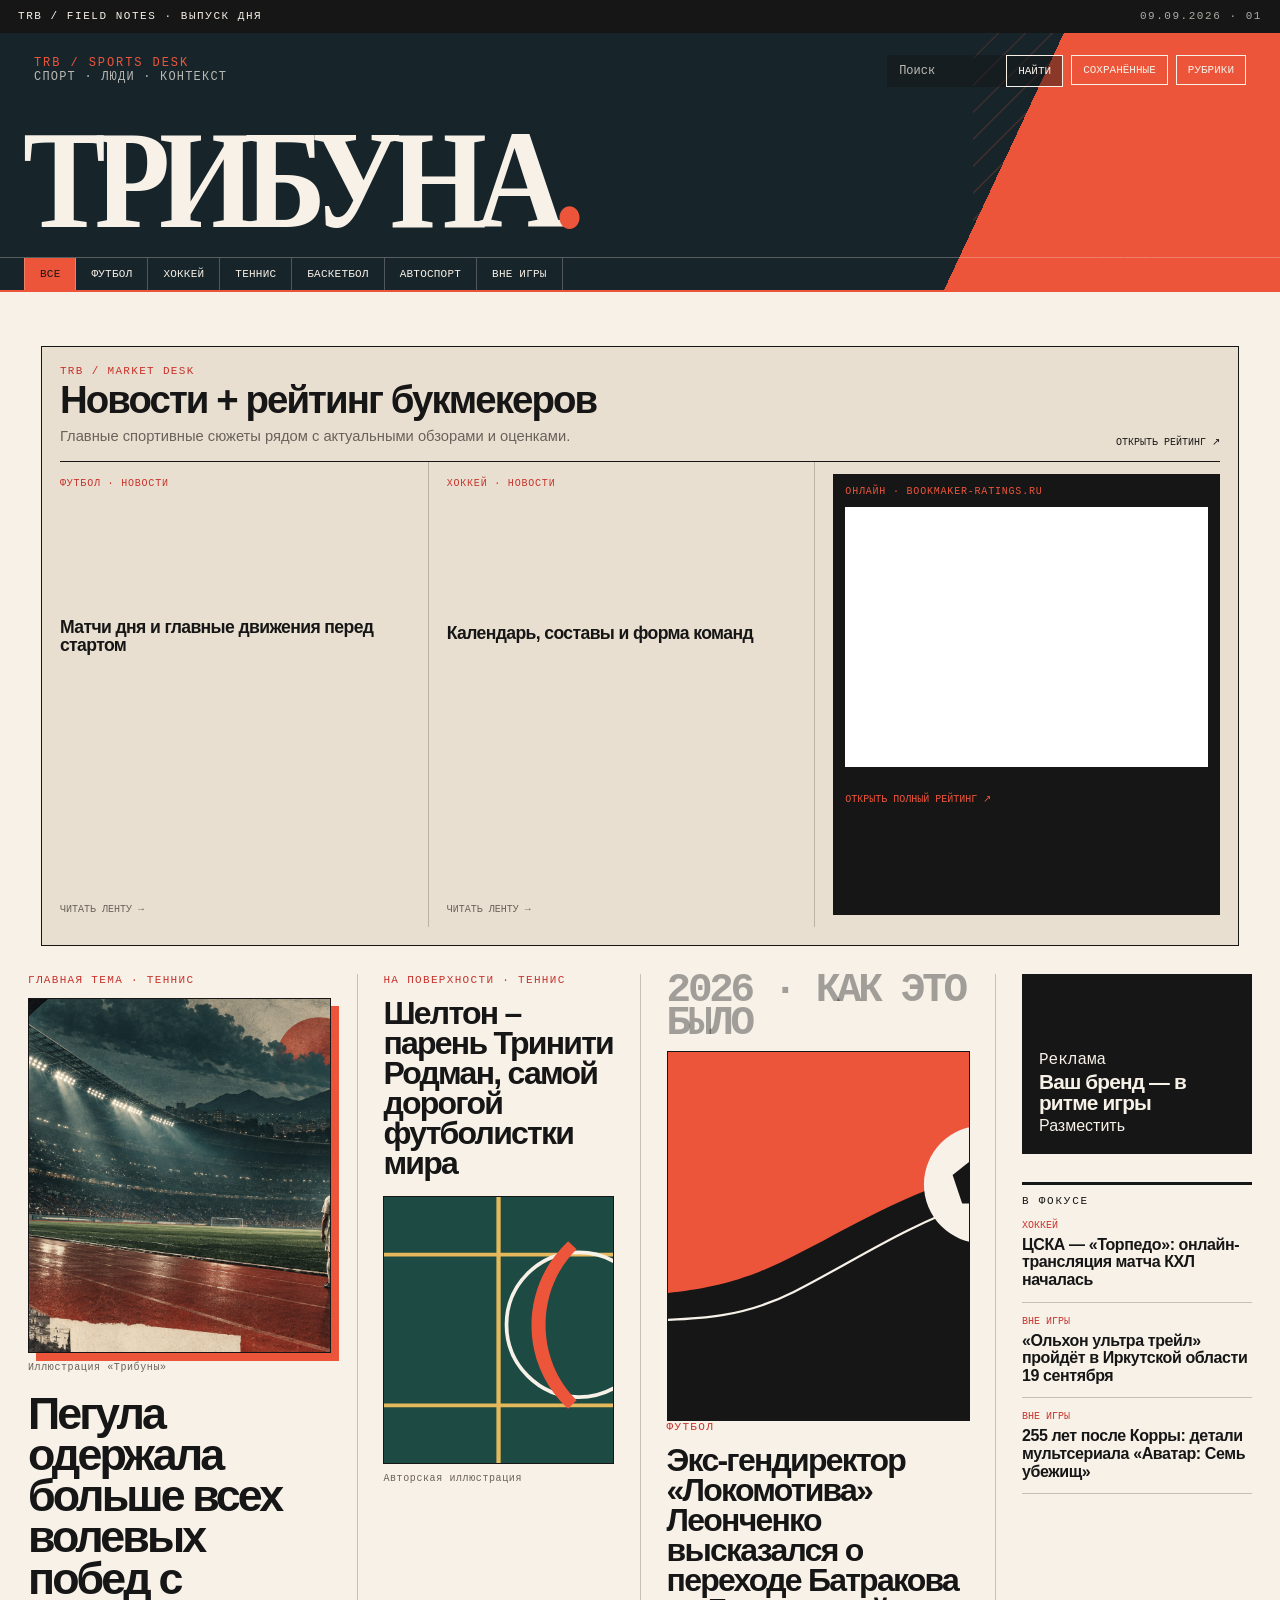
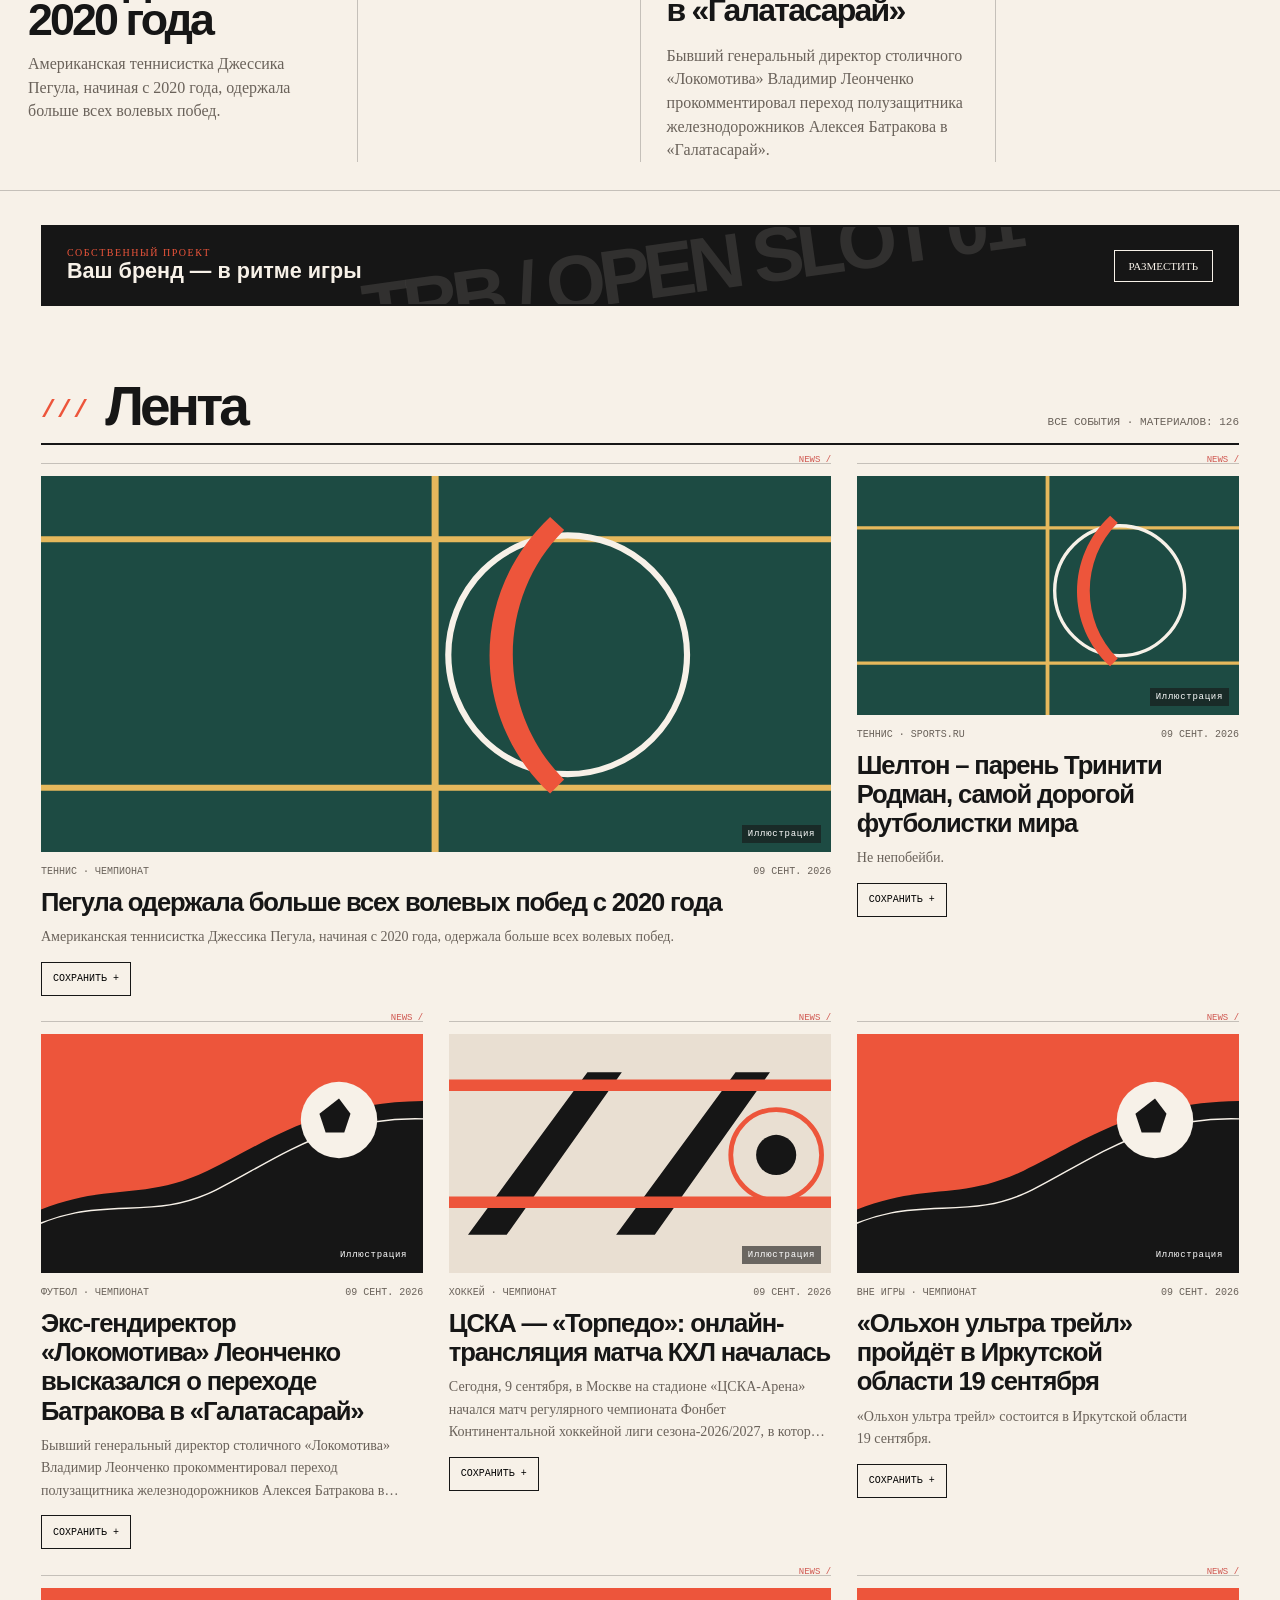
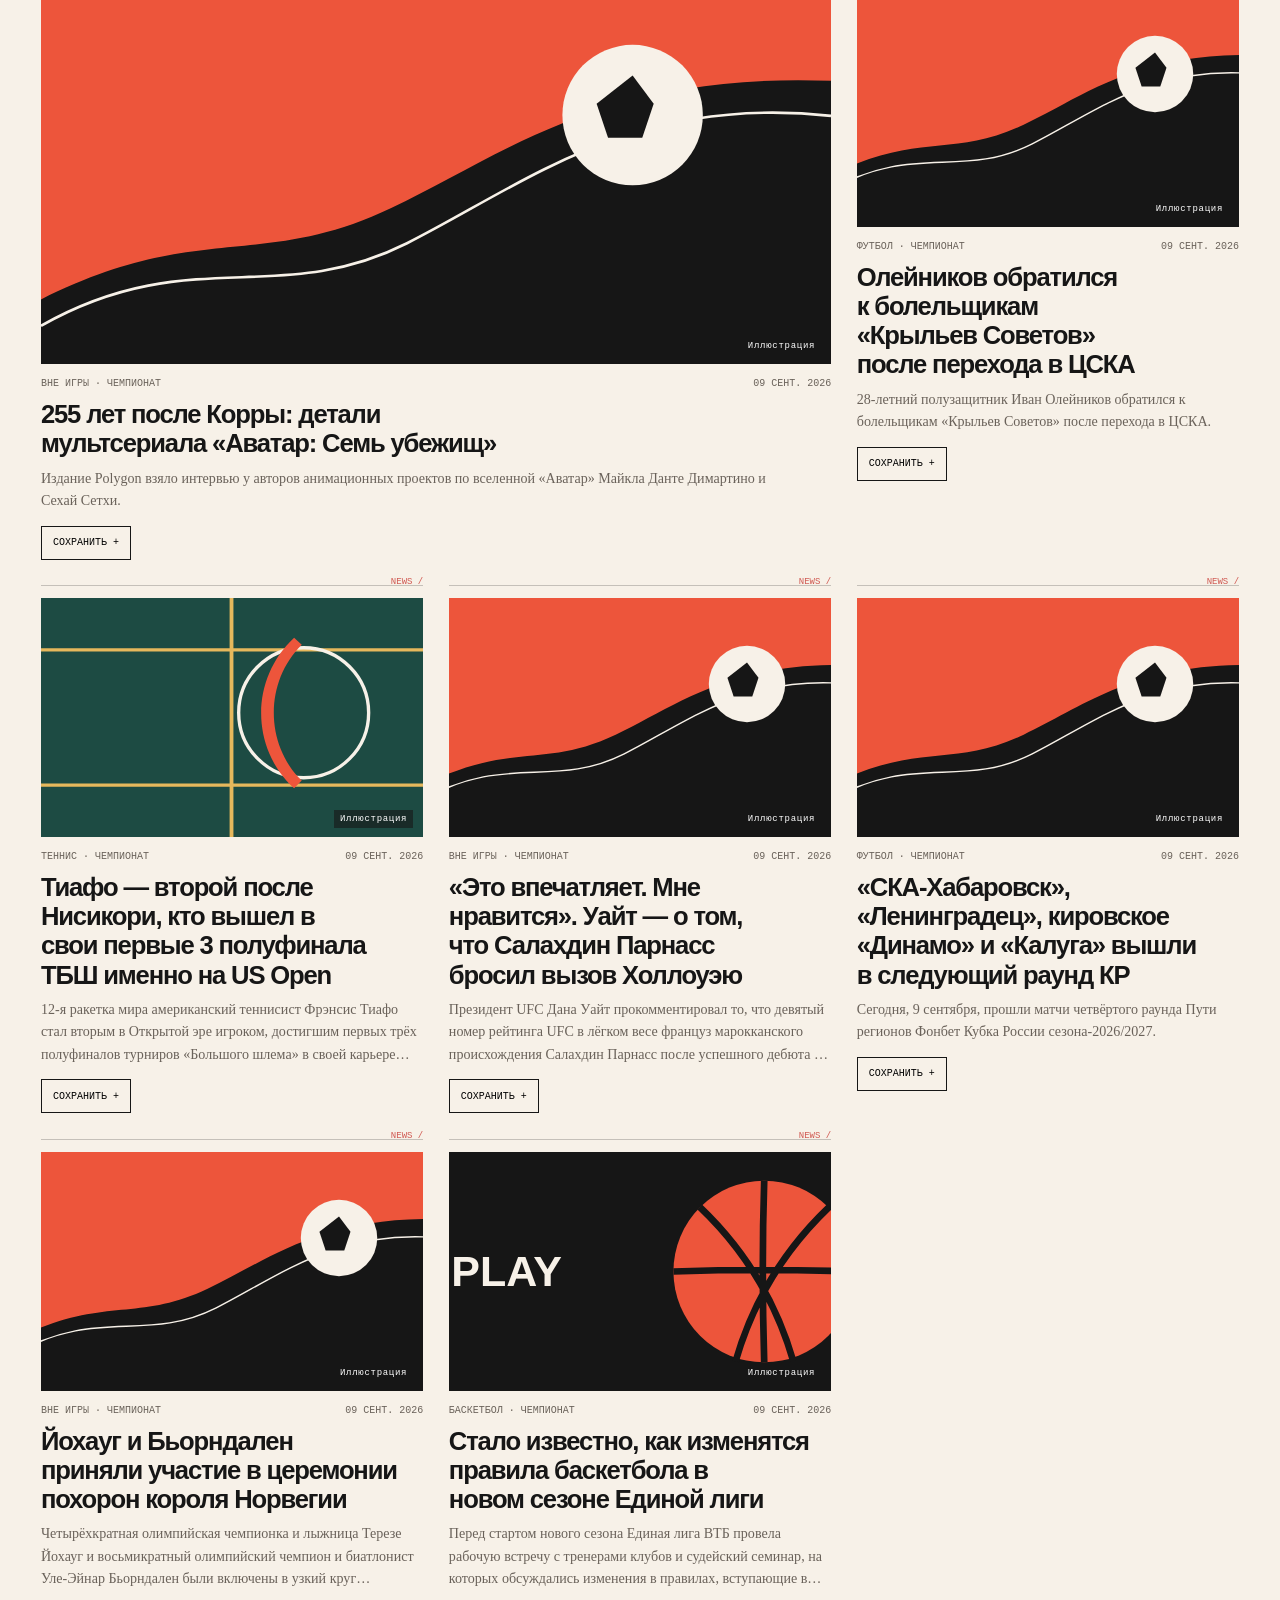
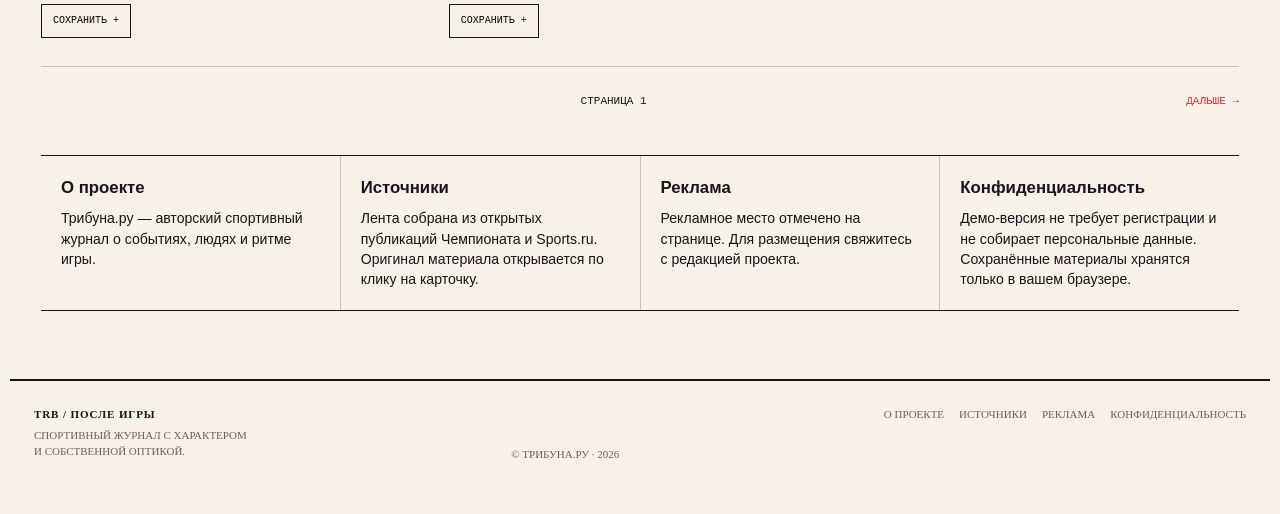
==== commit 8fb9e785: "Show live rating widget in editorial card" ====
--- a/docs/index.html
+++ b/docs/index.html
@@ -13,7 +13,7 @@
   </nav>
 </header>
 <main class="page" id="content">
-  <aside class="rating-strip" aria-label="Новости и рейтинг букмекеров"><div class="rating-head"><div><div class="kicker">TRB / MARKET DESK</div><h2>Новости + рейтинг букмекеров</h2><p>Главные спортивные сюжеты рядом с актуальными обзорами и оценками.</p></div><a href="https://bookmaker-ratings.ru/" target="_blank" rel="noopener noreferrer">Открыть рейтинг ↗</a></div><div class="rating-grid"><a href="./?category=football#feed"><span>ФУТБОЛ · НОВОСТИ</span><strong>Матчи дня и главные движения перед стартом</strong><em>Читать ленту →</em></a><a href="./?category=hockey#feed"><span>ХОККЕЙ · НОВОСТИ</span><strong>Календарь, составы и форма команд</strong><em>Читать ленту →</em></a><a class="rating-card" href="https://bookmaker-ratings.ru/" target="_blank" rel="noopener noreferrer"><span>BOOKMAKER-RATINGS.RU</span><strong>Актуальные оценки и обзоры букмекеров</strong><em>Смотреть рейтинг ↗</em></a></div><div class="rating-live"><div class="rating-live-label">Онлайн-рейтинг · данные bookmaker-ratings.ru</div><iframe title="Онлайн-рейтинг букмекеров" src="https://bookmaker-ratings.ru/bookmakers-homepage/vse-bukmekerskie-kontory/" loading="lazy" referrerpolicy="strict-origin-when-cross-origin"></iframe></div></aside>
+  <aside class="rating-strip" aria-label="Новости и рейтинг букмекеров"><div class="rating-head"><div><div class="kicker">TRB / MARKET DESK</div><h2>Новости + рейтинг букмекеров</h2><p>Главные спортивные сюжеты рядом с актуальными обзорами и оценками.</p></div><a href="https://bookmaker-ratings.ru/" target="_blank" rel="noopener noreferrer">Открыть рейтинг ↗</a></div><div class="rating-grid"><a href="./?category=football#feed"><span>ФУТБОЛ · НОВОСТИ</span><strong>Матчи дня и главные движения перед стартом</strong><em>Читать ленту →</em></a><a href="./?category=hockey#feed"><span>ХОККЕЙ · НОВОСТИ</span><strong>Календарь, составы и форма команд</strong><em>Читать ленту →</em></a><div class="rating-card rating-card-live"><span>ОНЛАЙН · BOOKMAKER-RATINGS.RU</span><iframe title="Онлайн-рейтинг букмекеров" src="https://bookmaker-ratings.ru/bookmakers-homepage/vse-bukmekerskie-kontory/" loading="eager" referrerpolicy="strict-origin-when-cross-origin"></iframe><a href="https://bookmaker-ratings.ru/" target="_blank" rel="noopener noreferrer">Открыть полный рейтинг ↗</a></div></div></aside>
 
   
   <div class="magazine-grid">
--- a/docs/style.css
+++ b/docs/style.css
@@ -1459,19 +1459,17 @@
   .footer-content .footer-year { text-align:left; }
 }
 
+.rating-card-live { display: block !important; padding: 12px !important; margin-top: 12px !important; margin-bottom: 12px; }
+.rating-card-live > span { display: block; margin-bottom: 10px; }
+.rating-card-live iframe { display: block; width: 100%; height: 260px; border: 0; background: #fff; }
+.rating-card-live > a { display: inline-block; margin-top: 10px; color: var(--signal); font: 500 10px DM Mono, monospace; text-transform: uppercase; }
+@media (max-width: 800px) { .rating-card-live iframe { height: 360px; } }
+
 /* Static GitHub Pages information anchors */
-.static-info {
-  display: grid;
-  grid-template-columns: repeat(4, minmax(0, 1fr));
-  gap: 1px;
-  margin-top: 3rem;
-  border-top: 1px solid var(--ink);
-  border-bottom: 1px solid var(--ink);
-  background: var(--line);
-}
-.static-info article { background: var(--paper); padding: 1.25rem; scroll-margin-top: 1rem; }
-.static-info h2 { margin: 0 0 .5rem; font-size: 1.05rem; }
-.static-info p { margin: 0; font-size: .88rem; line-height: 1.45; }
-.bookmark-anchor { scroll-margin-top: 1rem; }
-@media (max-width: 860px) { .static-info { grid-template-columns: 1fr 1fr; } }
-@media (max-width: 520px) { .static-info { grid-template-columns: 1fr; } }
+.static-info { display:grid; grid-template-columns:repeat(4,minmax(0,1fr)); gap:1px; margin-top:3rem; border-top:1px solid var(--ink); border-bottom:1px solid var(--ink); background:var(--line); }
+.static-info article { background:var(--paper); padding:1.25rem; scroll-margin-top:1rem; }
+.static-info h2 { margin:0 0 .5rem; font-size:1.05rem; }
+.static-info p { margin:0; font-size:.88rem; line-height:1.45; }
+.bookmark-anchor { scroll-margin-top:1rem; }
+@media (max-width:860px) { .static-info { grid-template-columns:1fr 1fr; } }
+@media (max-width:520px) { .static-info { grid-template-columns:1fr; } }
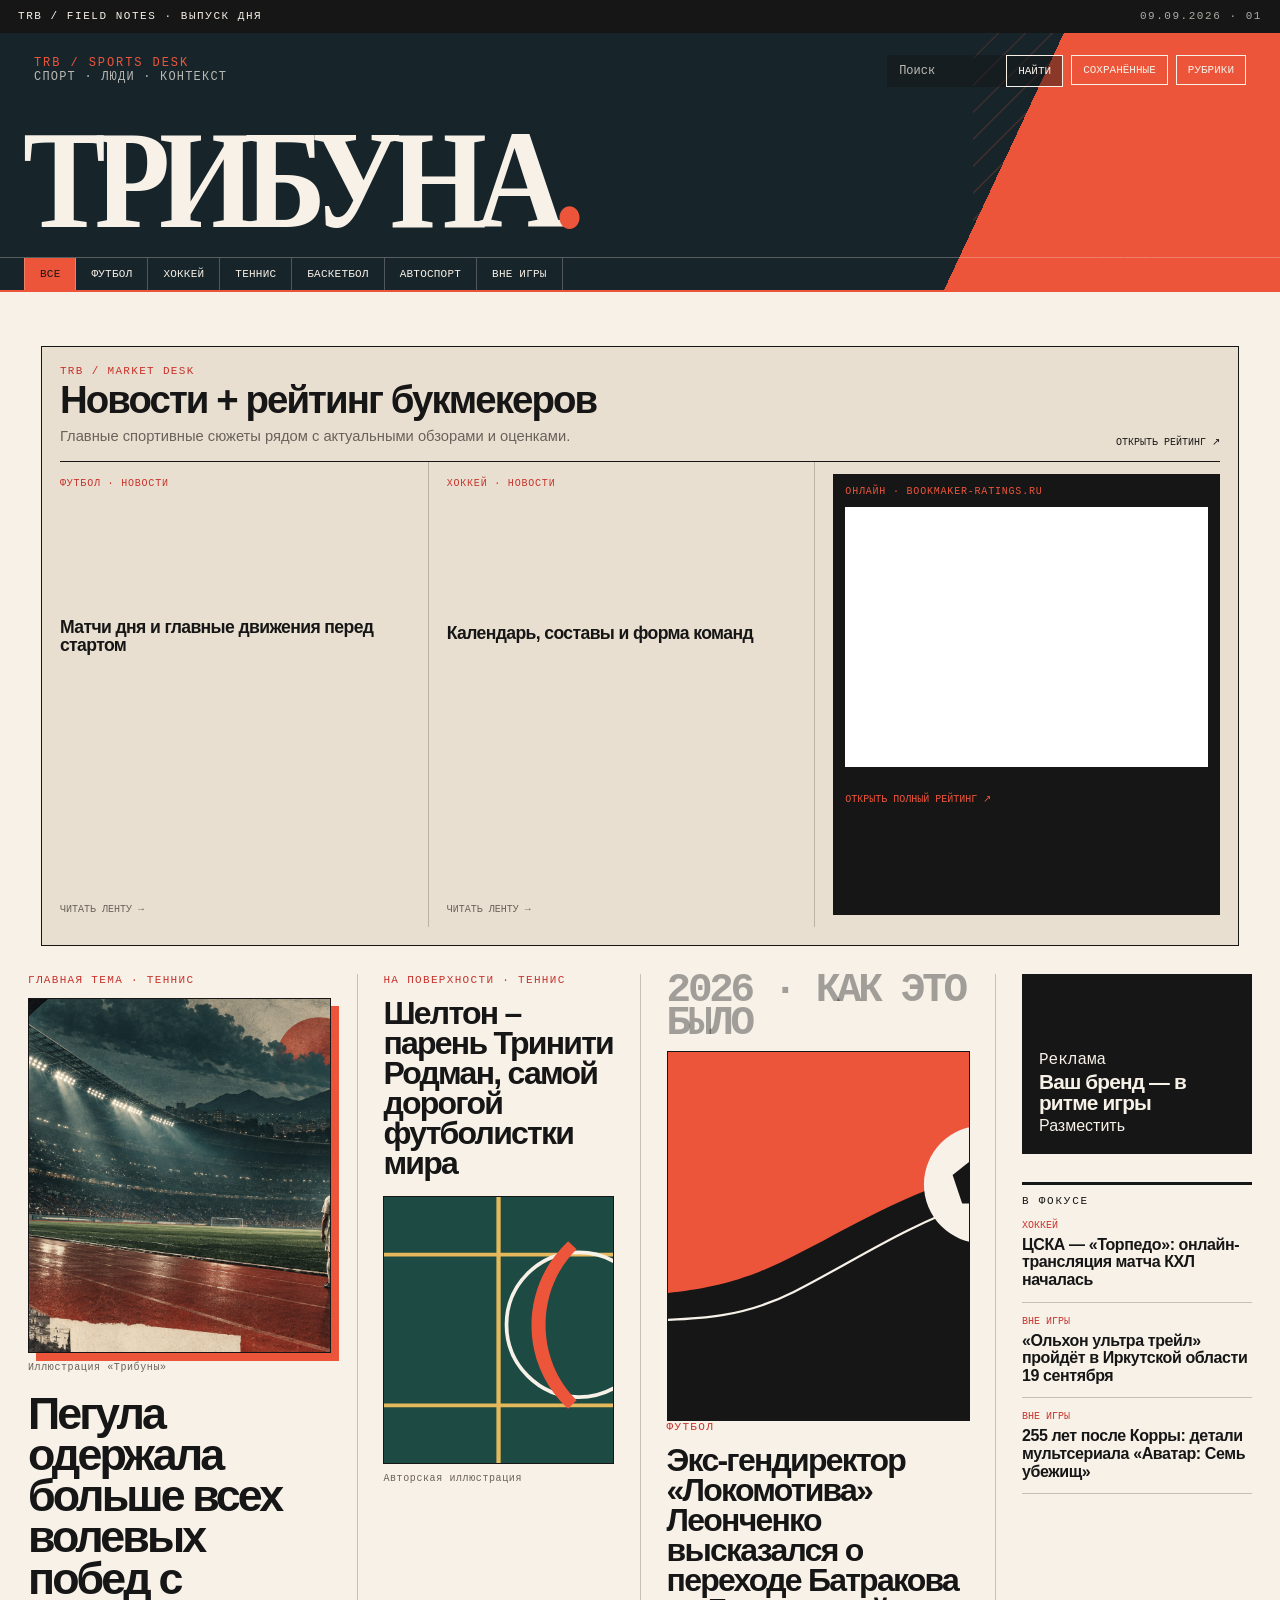
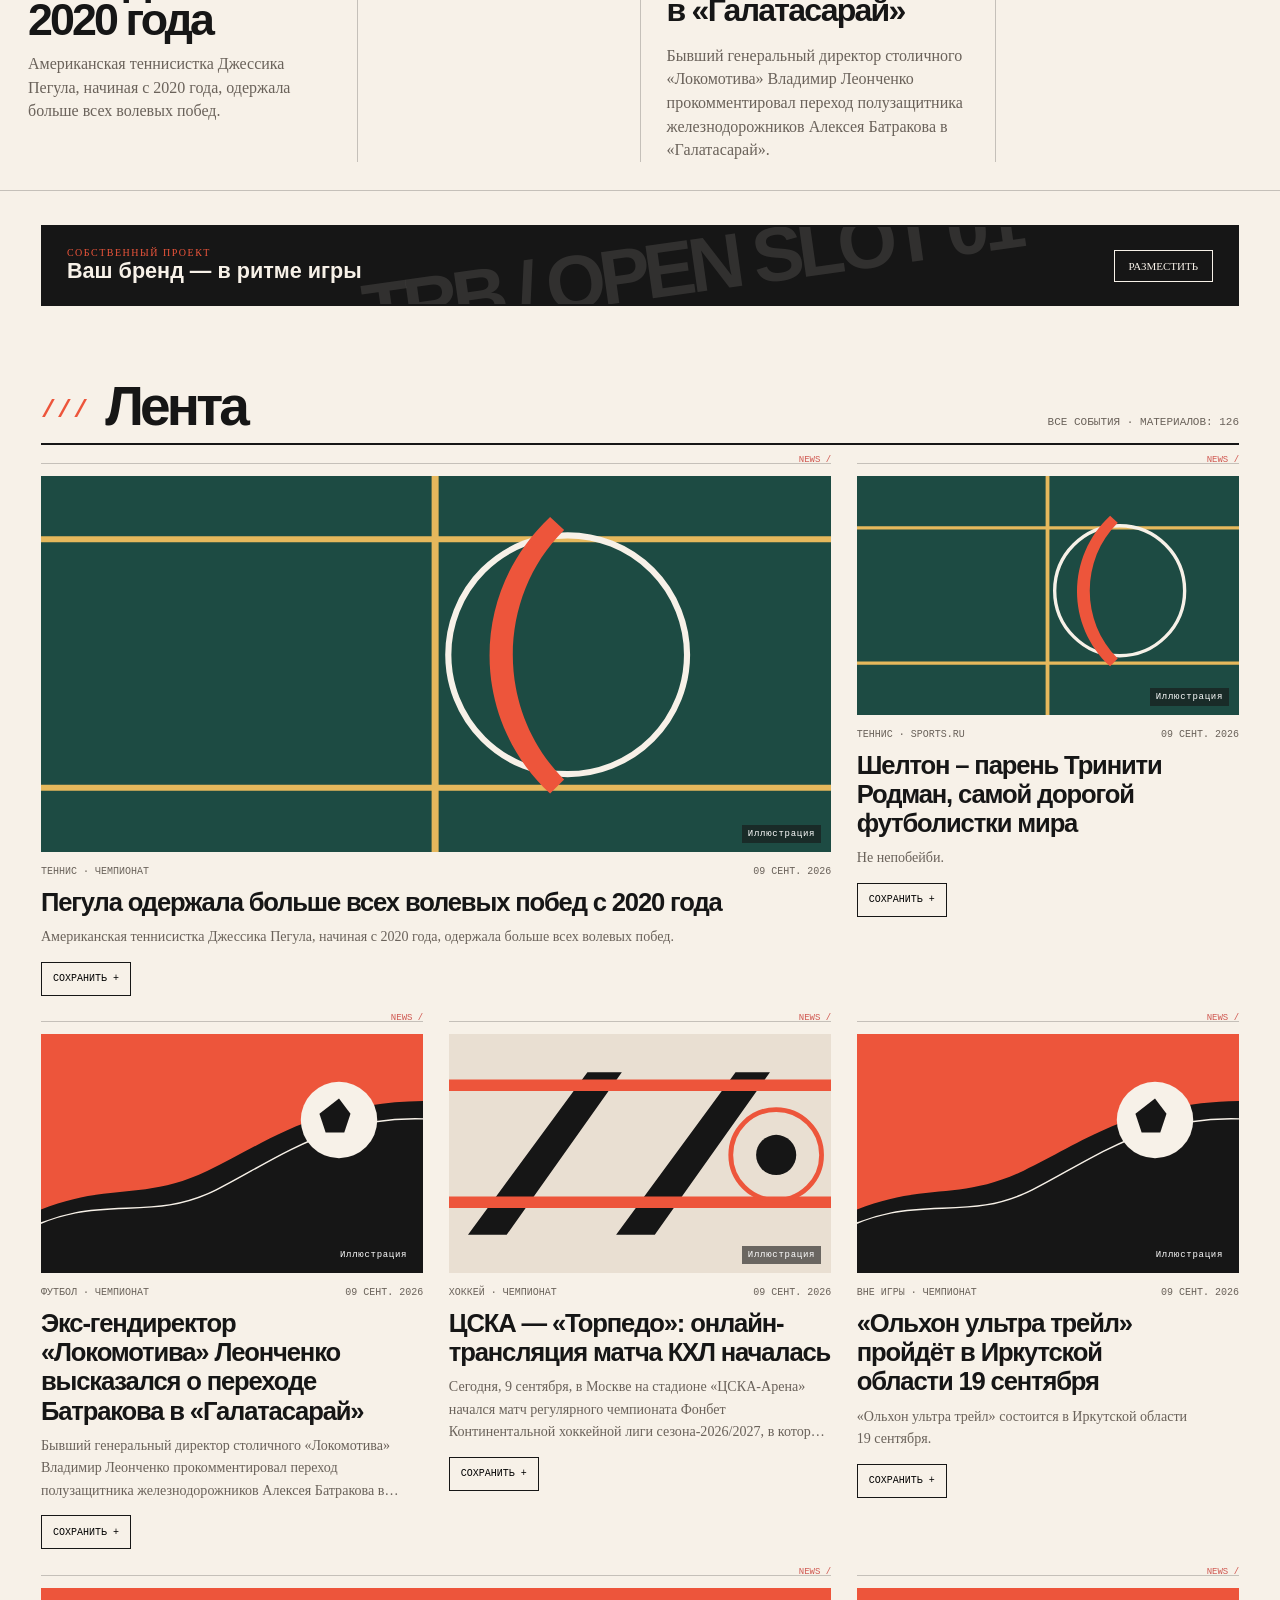
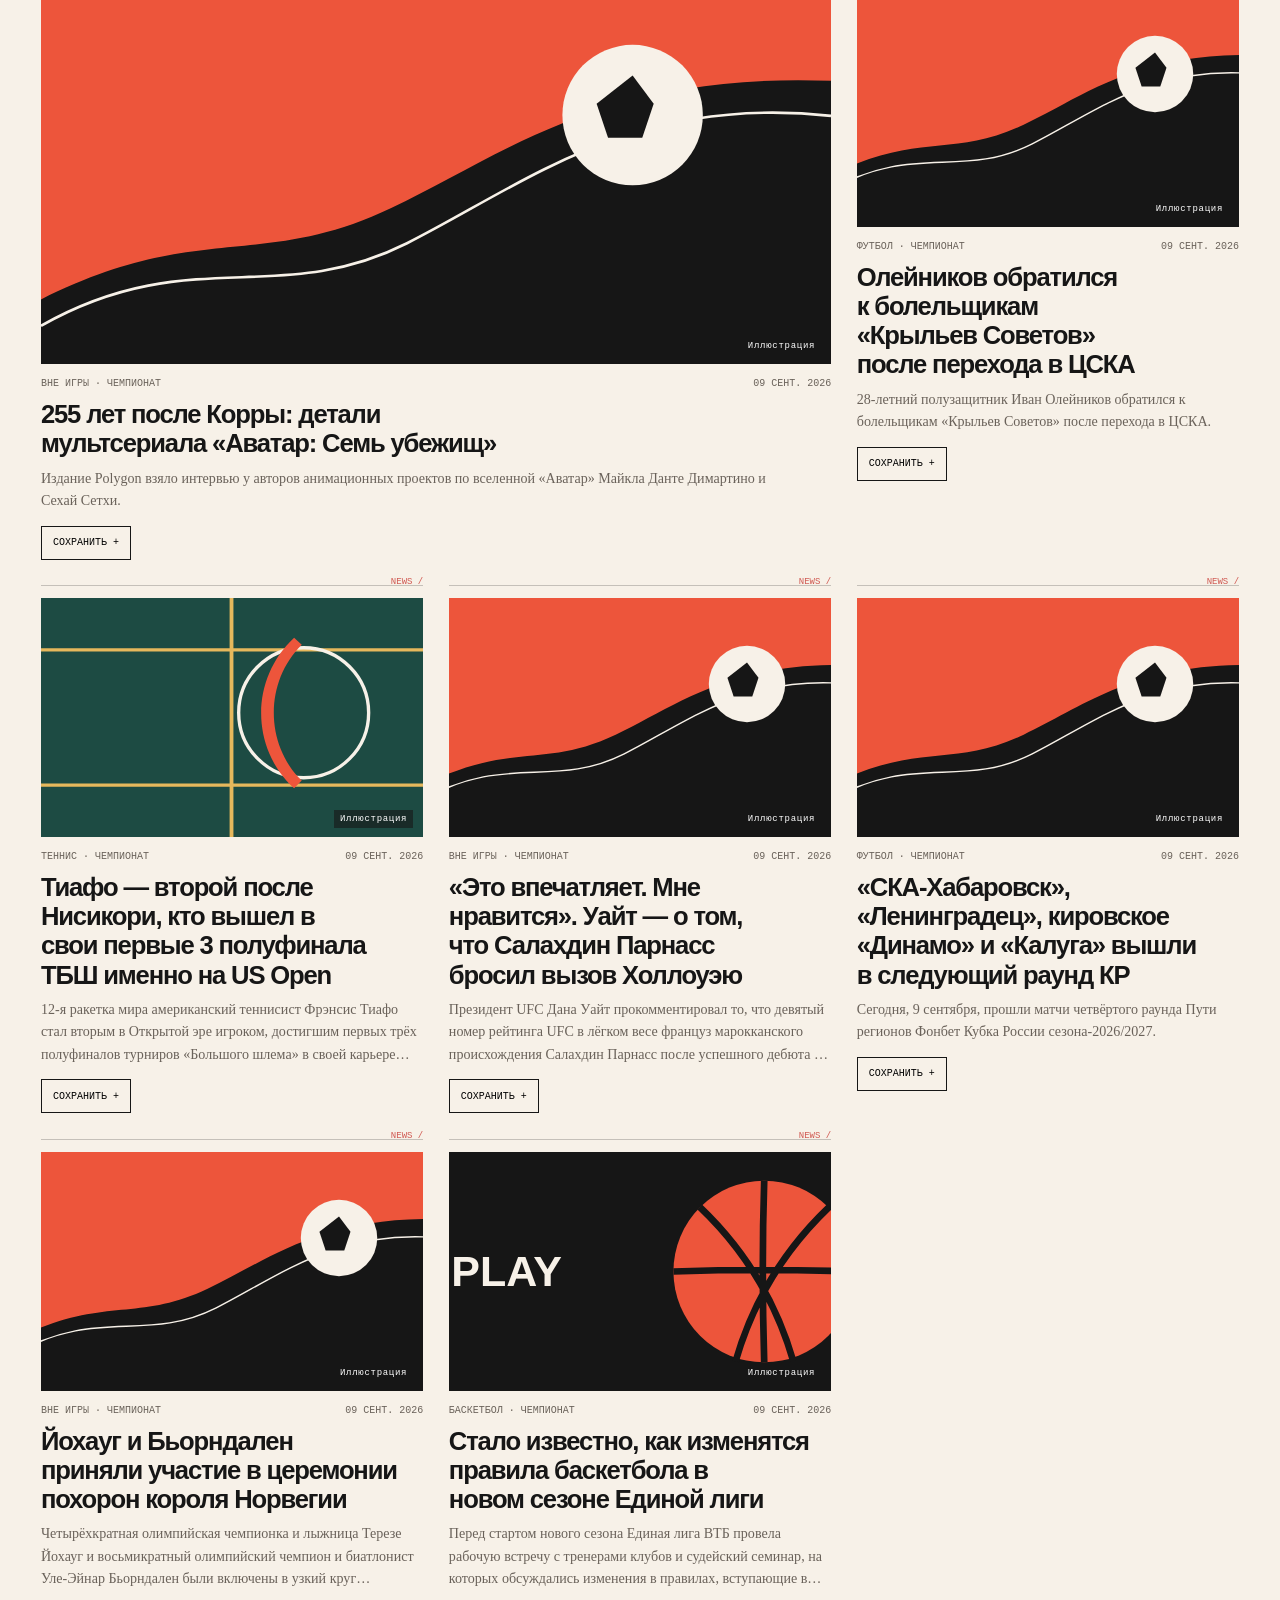
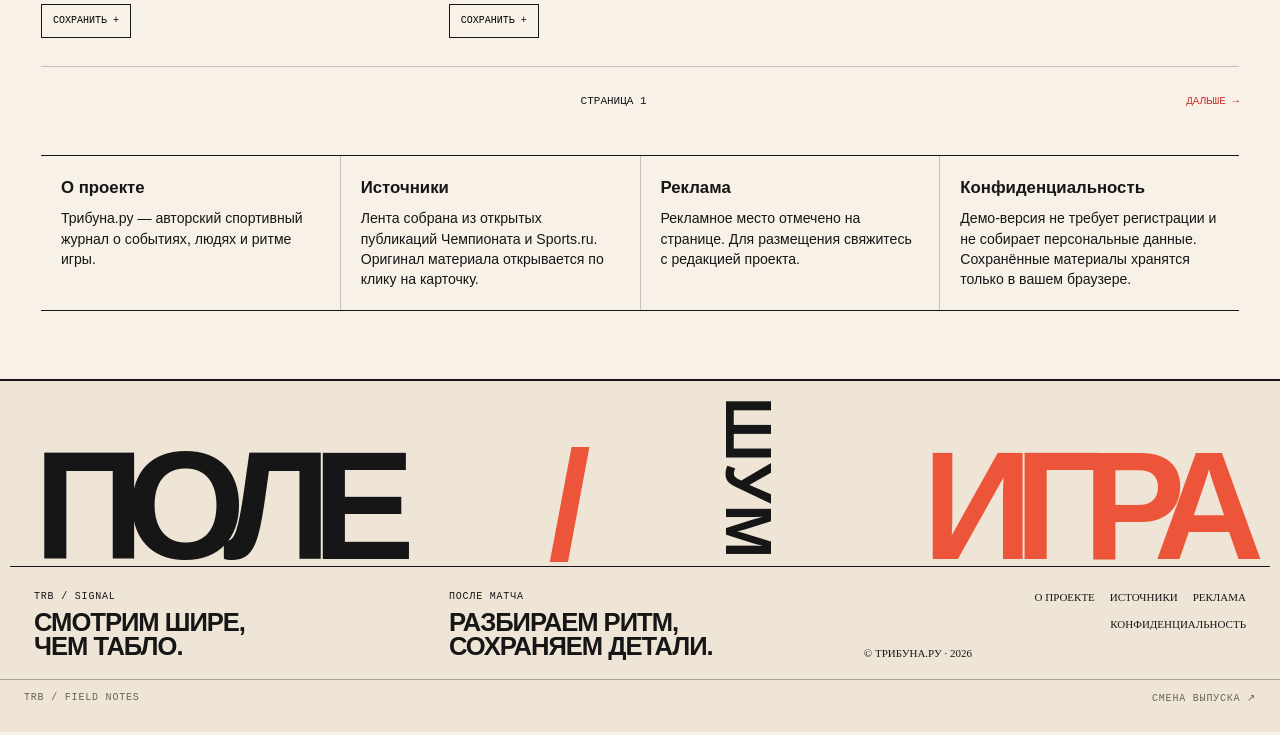
==== commit dec93430: "Make closing footer more distinctive" ====
--- a/docs/index.html
+++ b/docs/index.html
@@ -131,5 +131,5 @@
   <article id="advertise"><h2>Реклама</h2><p>Рекламное место отмечено на странице. Для размещения свяжитесь с редакцией проекта.</p></article>
   <article id="privacy"><h2>Конфиденциальность</h2><p>Демо-версия не требует регистрации и не собирает персональные данные. Сохранённые материалы хранятся только в вашем браузере.</p></article>
 </section></main>
-<footer><div class="footer-brand"><b>TRB / ПОСЛЕ ИГРЫ</b><span>Спортивный журнал с характером<br>и собственной оптикой.</span></div><div class="footer-year">© Трибуна.ру · 2026</div><nav><a href="./#about">О проекте</a><a href="./#sources">Источники</a><a href="./#advertise">Реклама</a><a href="./#privacy">Конфиденциальность</a></nav></footer>
+<footer class="site-footer"><div class="footer-bleed" aria-hidden="true"><span>ПОЛЕ</span><span>/</span><span>ШУМ</span><span>ИГРА</span></div><div class="footer-content"><div class="footer-manifesto"><span>TRB / SIGNAL</span><strong>Смотрим шире,<br>чем табло.</strong></div><div class="footer-manifesto"><span>ПОСЛЕ МАТЧА</span><strong>Разбираем ритм,<br>сохраняем детали.</strong></div><div class="footer-year">© Трибуна.ру · 2026</div><nav><a href="./#about">О проекте</a><a href="./#sources">Источники</a><a href="./#advertise">Реклама</a><a href="./#privacy">Конфиденциальность</a></nav></div><div class="footer-bottom"><span>TRB / FIELD NOTES</span><span>Смена выпуска ↗</span></div></footer>
 </div><script src="v2-broadsheet.js" defer></script></body></html>
--- a/docs/style.css
+++ b/docs/style.css
@@ -1465,6 +1465,16 @@
 .rating-card-live > a { display: inline-block; margin-top: 10px; color: var(--signal); font: 500 10px DM Mono, monospace; text-transform: uppercase; }
 @media (max-width: 800px) { .rating-card-live iframe { height: 360px; } }
 
+/* Full-width closing spread: the footer reads like the back cover of the journal. */
+footer.site-footer { width:100vw; max-width:none; margin-left:calc(50% - 50vw); margin-right:0; padding:0; background:var(--paper2); border-top:2px solid var(--ink); color:var(--ink); }
+.site-footer .footer-bleed { max-width:var(--max); margin:0 auto; padding-left:24px; padding-right:24px; font-size:clamp(3.8rem,12vw,10.5rem); letter-spacing:-.12em; }
+.site-footer .footer-bleed span:nth-child(2) { color:var(--signal); }
+.site-footer .footer-bleed span:nth-child(3) { writing-mode:vertical-rl; font-size:.42em; letter-spacing:.02em; }
+.site-footer .footer-content { max-width:var(--max); margin:0 auto; }
+.site-footer .footer-content nav a { color:var(--ink); }
+.site-footer .footer-content nav a:hover { color:var(--signal-deep); }
+@media (max-width:800px) { .site-footer .footer-bleed { padding-left:15px; padding-right:15px; font-size:clamp(3rem,16vw,7rem); } }
+
 /* Static GitHub Pages information anchors */
 .static-info { display:grid; grid-template-columns:repeat(4,minmax(0,1fr)); gap:1px; margin-top:3rem; border-top:1px solid var(--ink); border-bottom:1px solid var(--ink); background:var(--line); }
 .static-info article { background:var(--paper); padding:1.25rem; scroll-margin-top:1rem; }
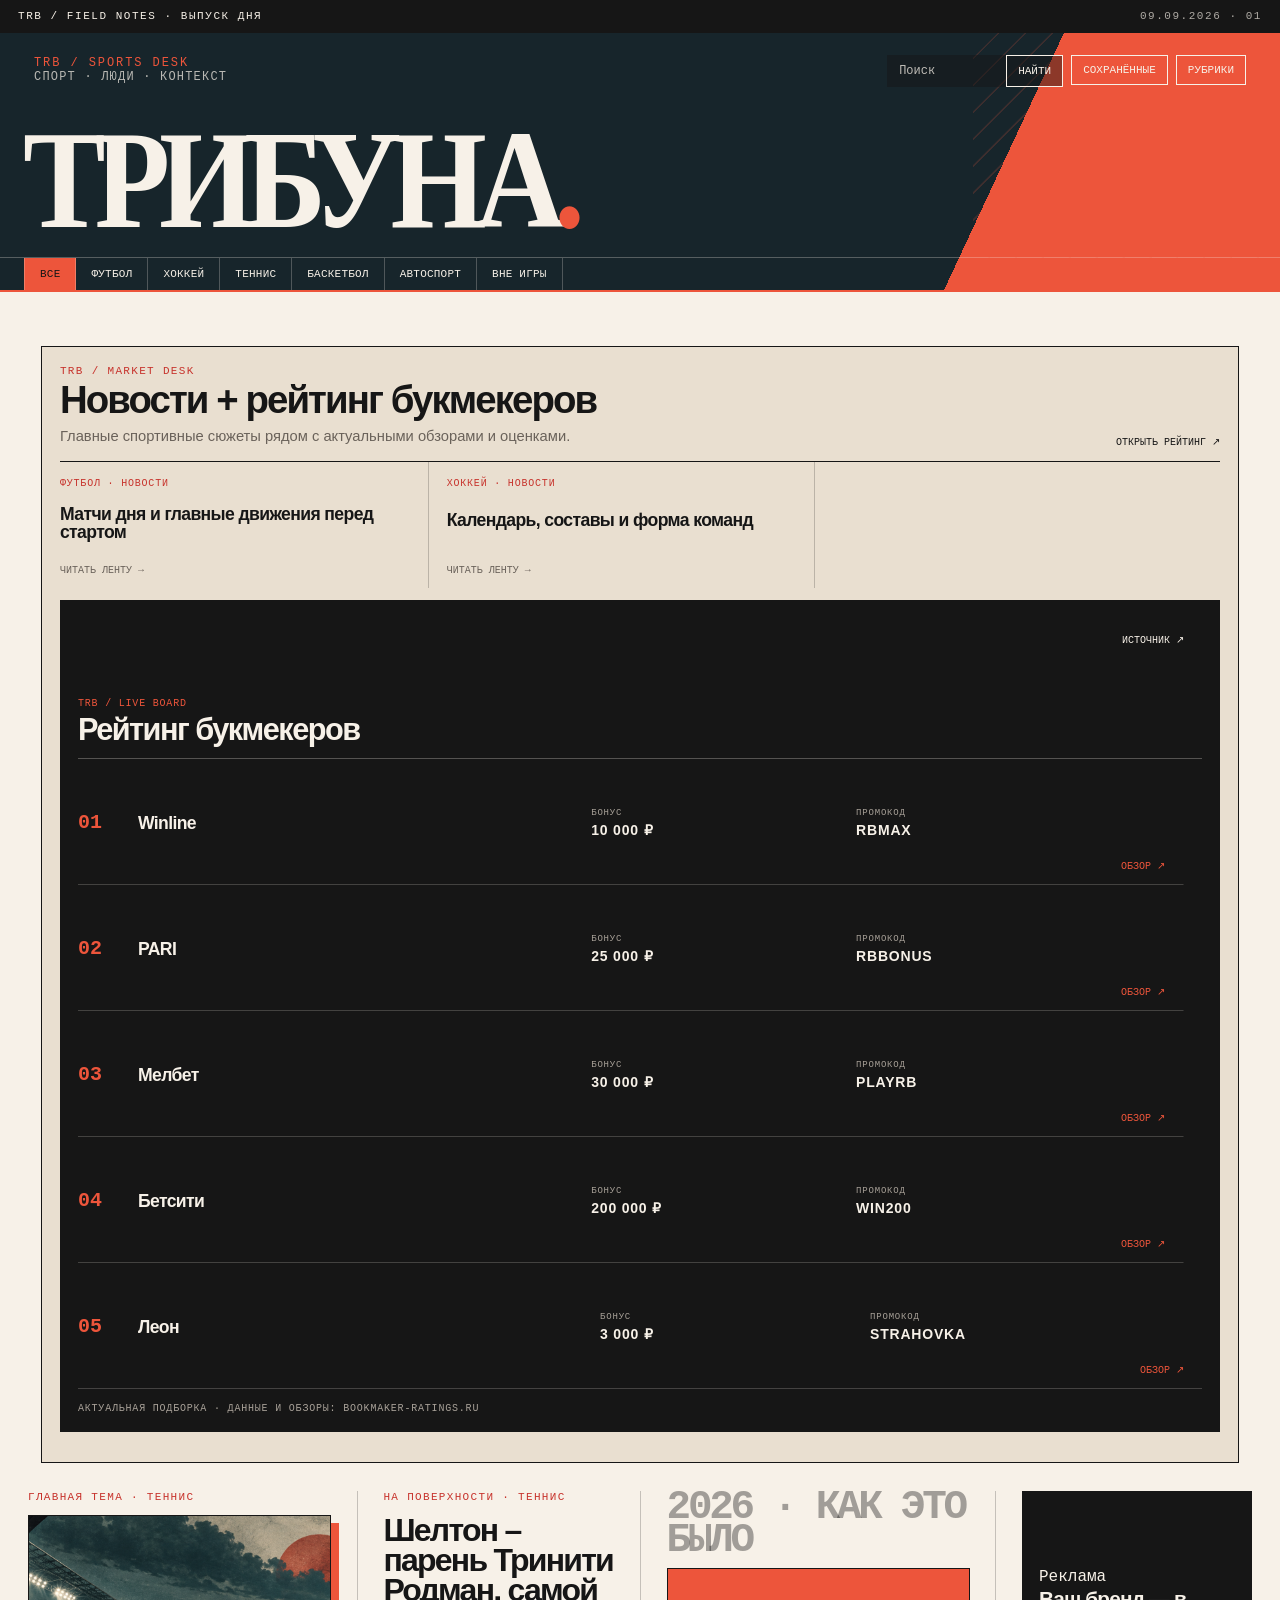
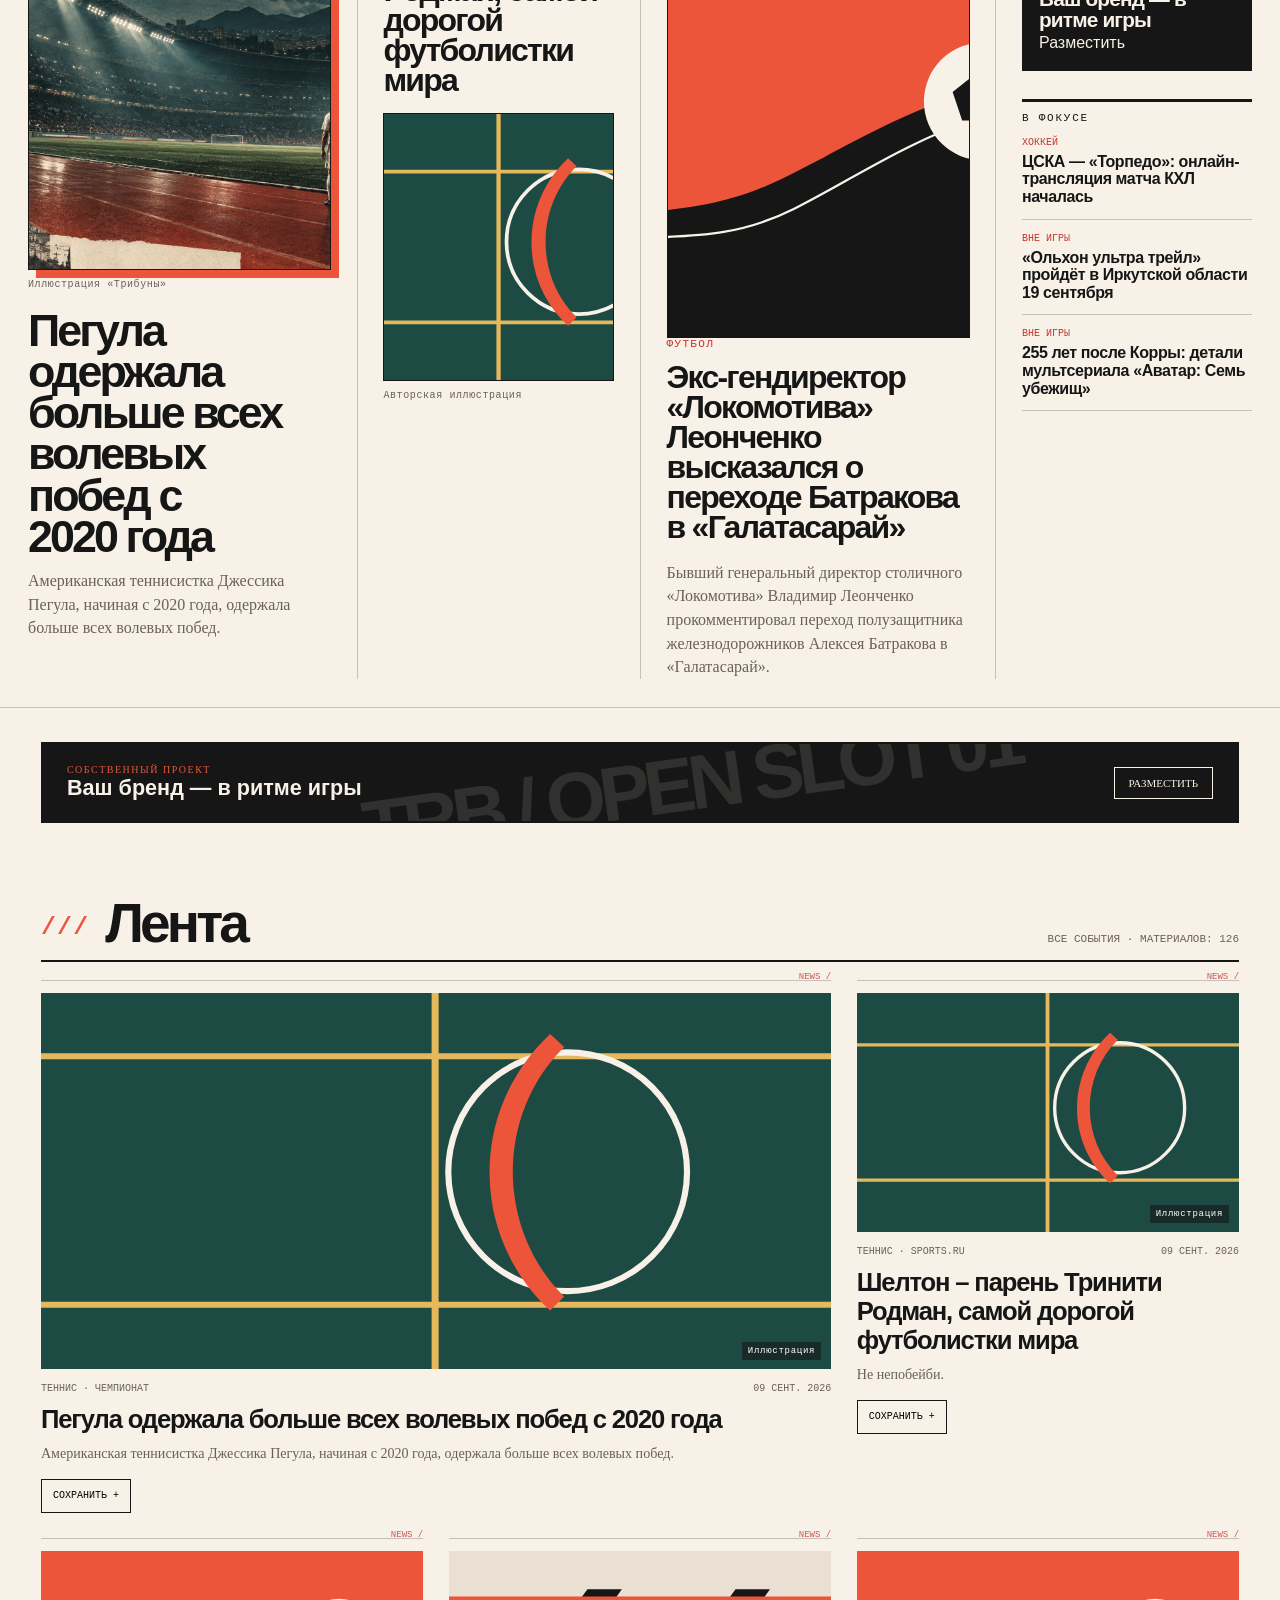
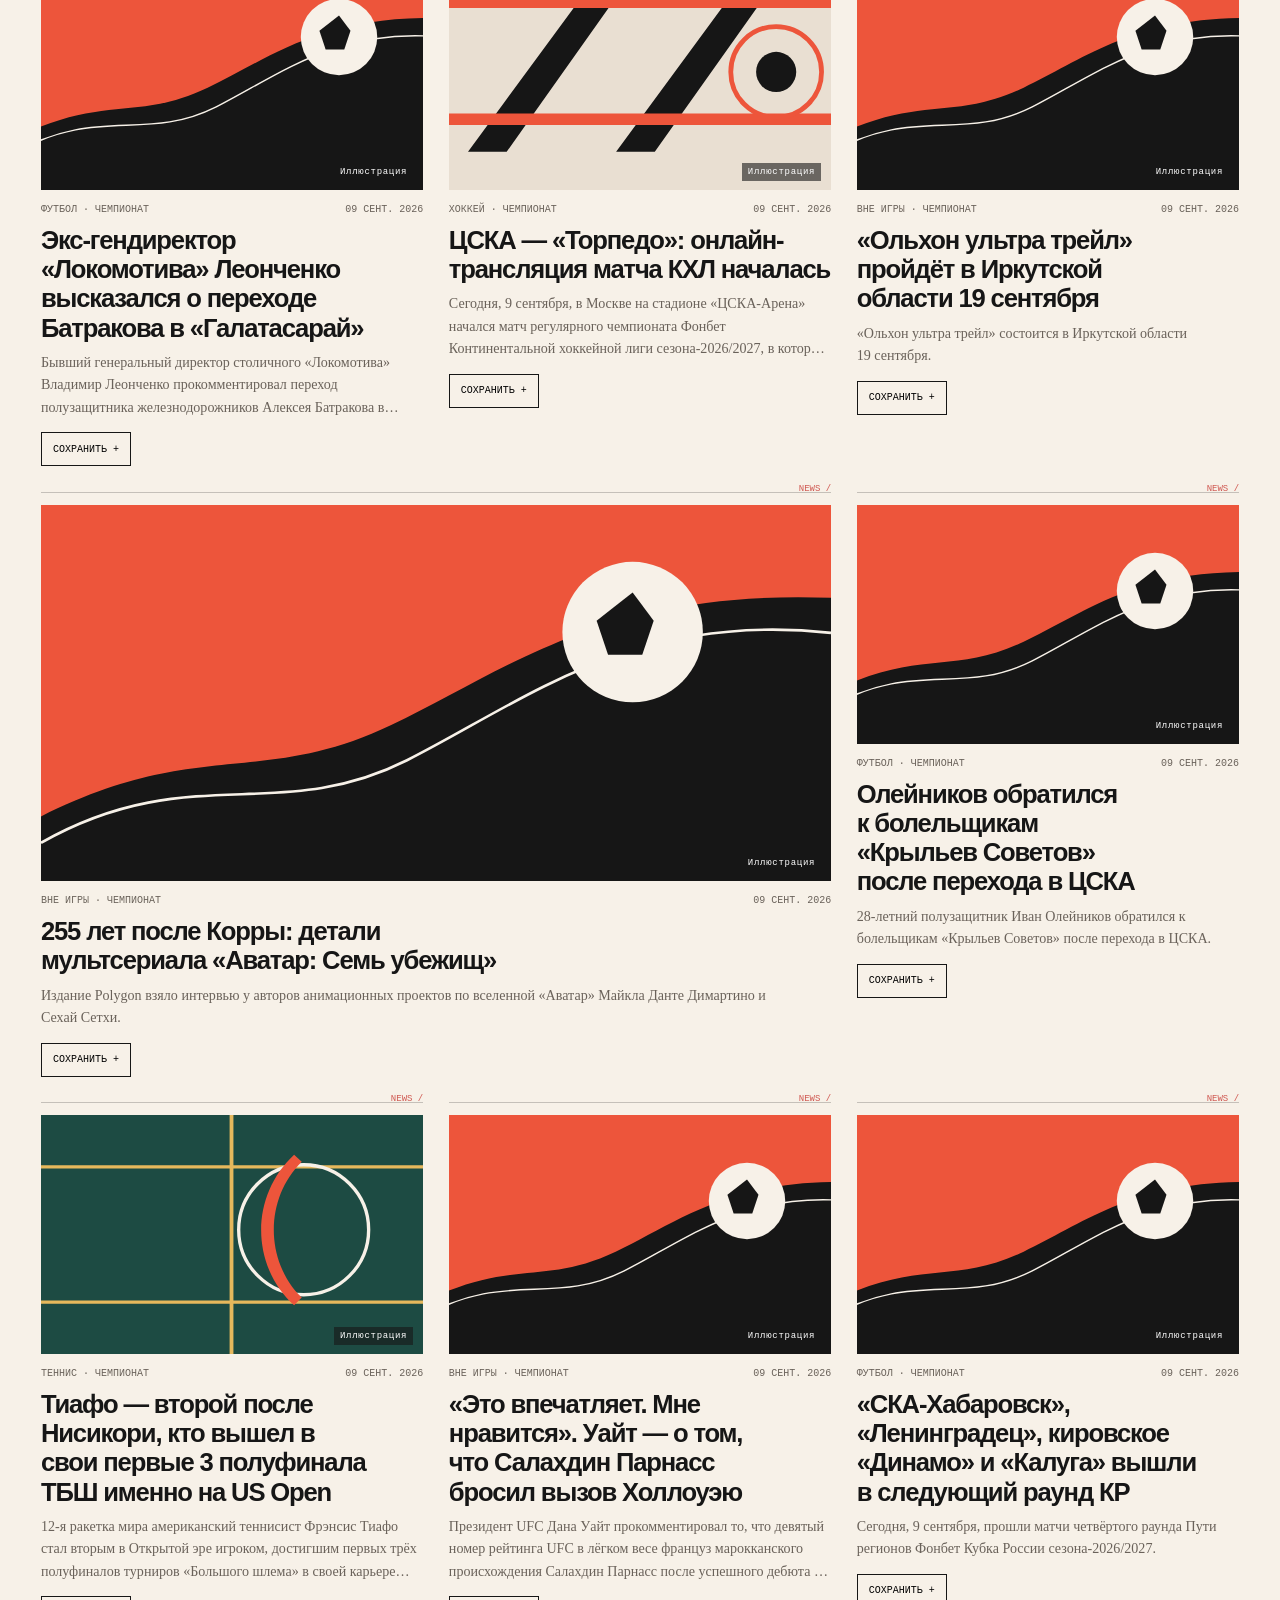
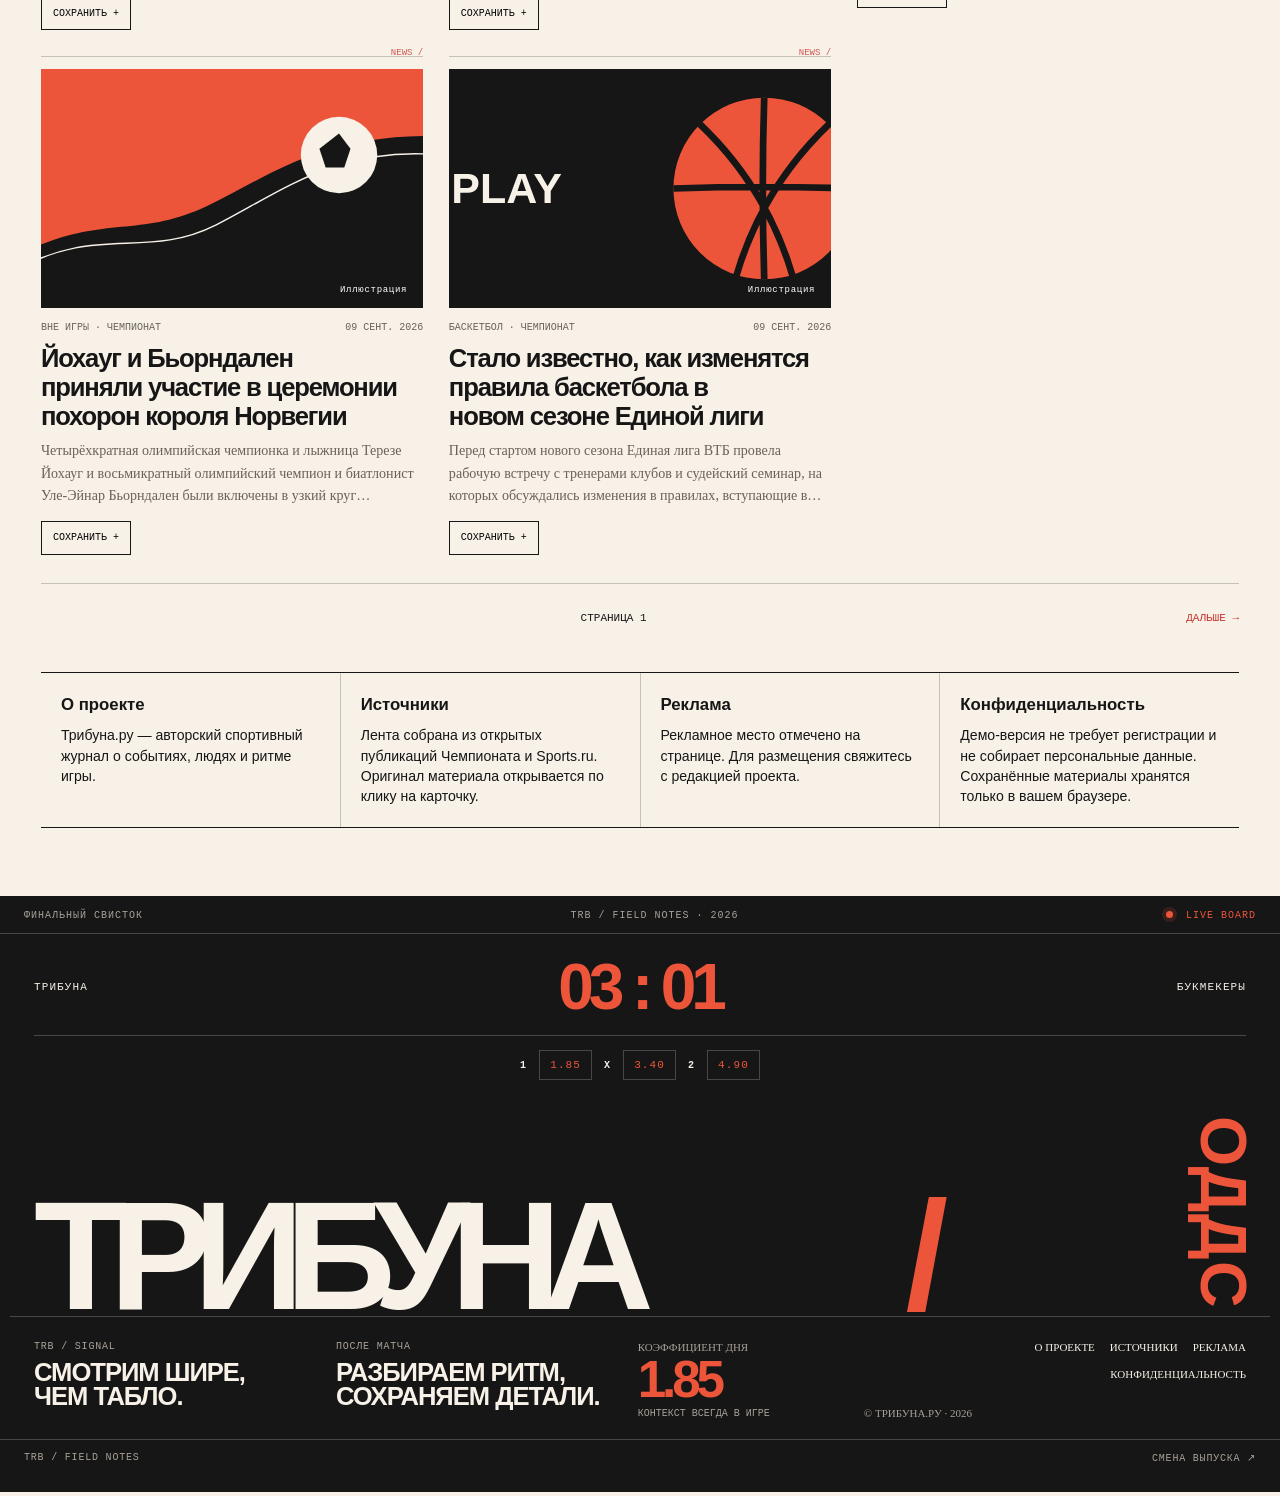
==== commit 79befa25: "Replace embedded page with native rating widget" ====
--- a/docs/index.html
+++ b/docs/index.html
@@ -13,7 +13,7 @@
   </nav>
 </header>
 <main class="page" id="content">
-  <aside class="rating-strip" aria-label="Новости и рейтинг букмекеров"><div class="rating-head"><div><div class="kicker">TRB / MARKET DESK</div><h2>Новости + рейтинг букмекеров</h2><p>Главные спортивные сюжеты рядом с актуальными обзорами и оценками.</p></div><a href="https://bookmaker-ratings.ru/" target="_blank" rel="noopener noreferrer">Открыть рейтинг ↗</a></div><div class="rating-grid"><a href="./?category=football#feed"><span>ФУТБОЛ · НОВОСТИ</span><strong>Матчи дня и главные движения перед стартом</strong><em>Читать ленту →</em></a><a href="./?category=hockey#feed"><span>ХОККЕЙ · НОВОСТИ</span><strong>Календарь, составы и форма команд</strong><em>Читать ленту →</em></a><div class="rating-card rating-card-live"><span>ОНЛАЙН · BOOKMAKER-RATINGS.RU</span><iframe title="Онлайн-рейтинг букмекеров" src="https://bookmaker-ratings.ru/bookmakers-homepage/vse-bukmekerskie-kontory/" loading="eager" referrerpolicy="strict-origin-when-cross-origin"></iframe><a href="https://bookmaker-ratings.ru/" target="_blank" rel="noopener noreferrer">Открыть полный рейтинг ↗</a></div></div></aside>
+  <aside class="rating-strip" aria-label="Новости и рейтинг букмекеров"><div class="rating-head"><div><div class="kicker">TRB / MARKET DESK</div><h2>Новости + рейтинг букмекеров</h2><p>Главные спортивные сюжеты рядом с актуальными обзорами и оценками.</p></div><a href="https://bookmaker-ratings.ru/" target="_blank" rel="noopener noreferrer">Открыть рейтинг ↗</a></div><div class="rating-grid"><a href="./?category=football#feed"><span>ФУТБОЛ · НОВОСТИ</span><strong>Матчи дня и главные движения перед стартом</strong><em>Читать ленту →</em></a><a href="./?category=hockey#feed"><span>ХОККЕЙ · НОВОСТИ</span><strong>Календарь, составы и форма команд</strong><em>Читать ленту →</em></a><section class="rating-card rating-card-widget" aria-labelledby="rating-widget-title"><div class="rating-widget-head"><div><span>TRB / LIVE BOARD</span><strong id="rating-widget-title">Рейтинг букмекеров</strong></div><a href="https://bookmaker-ratings.ru/" target="_blank" rel="noopener noreferrer">Источник ↗</a></div><div class="rating-widget-list"><a class="rating-book-row" href="https://bookmaker-ratings.ru/review/obzor-bukmekerskoj-kontory-winline/" target="_blank" rel="sponsored noopener"><b class="rating-place">01</b><strong class="rating-book-name">Winline</strong><span><small>Бонус</small><b>10 000 ₽</b></span><span><small>Промокод</small><b>RBMAX</b></span><em>Обзор ↗</em></a><a class="rating-book-row" href="https://bookmaker-ratings.ru/review/obzor-bukmekerskoj-kontory-pari-tsupis/" target="_blank" rel="sponsored noopener"><b class="rating-place">02</b><strong class="rating-book-name">PARI</strong><span><small>Бонус</small><b>25 000 ₽</b></span><span><small>Промокод</small><b>RBBONUS</b></span><em>Обзор ↗</em></a><a class="rating-book-row" href="https://bookmaker-ratings.ru/review/obzor-rossijskoj-bukmekerskoj-kontory-melbet/" target="_blank" rel="sponsored noopener"><b class="rating-place">03</b><strong class="rating-book-name">Мелбет</strong><span><small>Бонус</small><b>30 000 ₽</b></span><span><small>Промокод</small><b>PLAYRB</b></span><em>Обзор ↗</em></a><a class="rating-book-row" href="https://bookmaker-ratings.ru/review/obzor-rossijskoj-bukmekerskoj-kontory-betsiti-tsupis/" target="_blank" rel="sponsored noopener"><b class="rating-place">04</b><strong class="rating-book-name">Бетсити</strong><span><small>Бонус</small><b>200 000 ₽</b></span><span><small>Промокод</small><b>WIN200</b></span><em>Обзор ↗</em></a><a class="rating-book-row" href="https://bookmaker-ratings.ru/review/obzor-rossijskoj-bukmekerskoj-kontory-leon/" target="_blank" rel="sponsored noopener"><b class="rating-place">05</b><strong class="rating-book-name">Леон</strong><span><small>Бонус</small><b>3 000 ₽</b></span><span><small>Промокод</small><b>STRAHOVKA</b></span><em>Обзор ↗</em></a></div><p class="rating-widget-note">Актуальная подборка · данные и обзоры: bookmaker-ratings.ru</p></section></div></aside>
 
   
   <div class="magazine-grid">
@@ -131,5 +131,5 @@
   <article id="advertise"><h2>Реклама</h2><p>Рекламное место отмечено на странице. Для размещения свяжитесь с редакцией проекта.</p></article>
   <article id="privacy"><h2>Конфиденциальность</h2><p>Демо-версия не требует регистрации и не собирает персональные данные. Сохранённые материалы хранятся только в вашем браузере.</p></article>
 </section></main>
-<footer class="site-footer"><div class="footer-bleed" aria-hidden="true"><span>ПОЛЕ</span><span>/</span><span>ШУМ</span><span>ИГРА</span></div><div class="footer-content"><div class="footer-manifesto"><span>TRB / SIGNAL</span><strong>Смотрим шире,<br>чем табло.</strong></div><div class="footer-manifesto"><span>ПОСЛЕ МАТЧА</span><strong>Разбираем ритм,<br>сохраняем детали.</strong></div><div class="footer-year">© Трибуна.ру · 2026</div><nav><a href="./#about">О проекте</a><a href="./#sources">Источники</a><a href="./#advertise">Реклама</a><a href="./#privacy">Конфиденциальность</a></nav></div><div class="footer-bottom"><span>TRB / FIELD NOTES</span><span>Смена выпуска ↗</span></div></footer>
+<footer class="site-footer"><div class="footer-scoreline"><span>ФИНАЛЬНЫЙ СВИСТОК</span><span>TRB / FIELD NOTES · 2026</span><span class="footer-live"><i></i> LIVE BOARD</span></div><div class="footer-scoreboard"><span>ТРИБУНА</span><strong>03 : 01</strong><span>БУКМЕКЕРЫ</span><div class="footer-odds"><b>1</b><span>1.85</span><b>Х</b><span>3.40</span><b>2</b><span>4.90</span></div></div><div class="footer-bleed" aria-hidden="true"><span>ТРИБУНА</span><span>/</span><span>ОДДС</span></div><div class="footer-content"><div class="footer-manifesto"><span>TRB / SIGNAL</span><strong>Смотрим шире,<br>чем табло.</strong></div><div class="footer-manifesto"><span>ПОСЛЕ МАТЧА</span><strong>Разбираем ритм,<br>сохраняем детали.</strong></div><div class="footer-ticket"><span>КОЭФФИЦИЕНТ ДНЯ</span><strong>1.85</strong><small>контекст всегда в игре</small></div><div class="footer-year">© Трибуна.ру · 2026</div><nav><a href="./#about">О проекте</a><a href="./#sources">Источники</a><a href="./#advertise">Реклама</a><a href="./#privacy">Конфиденциальность</a></nav></div><div class="footer-bottom"><span>TRB / FIELD NOTES</span><span>Смена выпуска ↗</span></div></footer>
 </div><script src="v2-broadsheet.js" defer></script></body></html>
--- a/docs/style.css
+++ b/docs/style.css
@@ -1461,9 +1461,66 @@
 
 .rating-card-live { display: block !important; padding: 12px !important; margin-top: 12px !important; margin-bottom: 12px; }
 .rating-card-live > span { display: block; margin-bottom: 10px; }
-.rating-card-live iframe { display: block; width: 100%; height: 260px; border: 0; background: #fff; }
+.rating-card-live { grid-column: 1 / -1; }
+.rating-card-live iframe { display: block; width: 100%; height: 1120px; border: 0; background: #fff; }
 .rating-card-live > a { display: inline-block; margin-top: 10px; color: var(--signal); font: 500 10px DM Mono, monospace; text-transform: uppercase; }
-@media (max-width: 800px) { .rating-card-live iframe { height: 360px; } }
+@media (max-width: 800px) { .rating-card-live iframe { height: 900px; } }
+
+/* Compact native market widget: only the rating rows live inside Tribuna. */
+.rating-card-widget { grid-column: 1 / -1; padding: 18px !important; }
+.rating-widget-head { display:flex; justify-content:space-between; align-items:end; gap:20px; padding-bottom:14px; border-bottom:1px solid rgba(247,241,232,.28); }
+.rating-widget-head > div { display:grid; gap:6px; }
+.rating-widget-head span, .rating-widget-note { color:var(--signal); font:500 10px DM Mono,monospace; letter-spacing:.08em; text-transform:uppercase; }
+.rating-widget-head strong { color:var(--paper); font:700 clamp(1.35rem,2.4vw,2.15rem)/.95 Arial,sans-serif; letter-spacing:-.05em; }
+.rating-widget-head > a { color:var(--paper); font:500 10px DM Mono,monospace; text-transform:uppercase; white-space:nowrap; }
+.rating-widget-list { display:grid; }
+.rating-book-row { display:grid; grid-template-columns:52px minmax(150px,1.3fr) repeat(2,minmax(110px,.75fr)) auto; align-items:center; gap:16px; padding:14px 0; border-bottom:1px solid rgba(247,241,232,.2); color:var(--paper); text-decoration:none; }
+.rating-book-row:hover { color:var(--signal); }
+.rating-place { color:var(--signal); font:700 20px/1 DM Mono,monospace; }
+.rating-book-name { font:700 clamp(1.05rem,1.8vw,1.5rem)/1 Arial,sans-serif; letter-spacing:-.04em; }
+.rating-book-row span { display:grid; gap:4px; }
+.rating-book-row small { color:#a8a198; font:500 9px DM Mono,monospace; text-transform:uppercase; }
+.rating-book-row span b { color:var(--paper); font:700 14px Arial,sans-serif; }
+.rating-book-row em { color:var(--signal); font:500 10px DM Mono,monospace; text-transform:uppercase; font-style:normal; white-space:nowrap; }
+.rating-widget-note { margin:14px 0 0; color:#a8a198; }
+@media (max-width:800px) {
+  .rating-widget-head { align-items:start; flex-direction:column; }
+  .rating-book-row { grid-template-columns:38px minmax(0,1fr) auto; gap:9px; }
+  .rating-book-row span { display:none; }
+  .rating-book-row em { justify-self:end; }
+}
+
+/* Sport scoreboard footer: a closing spread with a small betting-slip rhythm. */
+footer.site-footer { background:var(--ink); color:var(--paper); border-top:2px solid var(--ink); }
+.site-footer .footer-scoreline { display:flex; justify-content:space-between; gap:18px; padding:12px 24px; border-bottom:1px solid #494743; color:#a8a198; font:500 10px DM Mono,monospace; letter-spacing:.1em; text-transform:uppercase; }
+.site-footer .footer-live { color:var(--signal); }
+.site-footer .footer-live i { display:inline-block; width:7px; height:7px; margin-right:6px; border-radius:50%; background:var(--signal); box-shadow:0 0 0 4px rgba(242,83,60,.16); }
+.site-footer .footer-scoreboard { position:relative; display:grid; grid-template-columns:1fr auto 1fr; align-items:center; gap:22px; max-width:var(--max); margin:0 auto; padding:28px 24px 20px; text-align:center; font:500 11px DM Mono,monospace; letter-spacing:.1em; }
+.site-footer .footer-scoreboard > span:first-child { text-align:left; }
+.site-footer .footer-scoreboard > span:nth-child(3) { text-align:right; }
+.site-footer .footer-scoreboard strong { color:var(--signal); font:700 clamp(2rem,5vw,4rem)/.8 Arial,sans-serif; letter-spacing:-.08em; }
+.site-footer .footer-odds { grid-column:1 / -1; display:flex; justify-content:center; gap:12px; align-items:center; padding-top:14px; border-top:1px solid #494743; color:#a8a198; }
+.site-footer .footer-odds b { color:var(--paper); font-size:10px; }
+.site-footer .footer-odds span { min-width:44px; padding:8px 10px; border:1px solid #494743; color:var(--signal); }
+.site-footer .footer-bleed { color:var(--paper); border-bottom:1px solid #494743; }
+.site-footer .footer-bleed span:nth-child(2) { color:var(--signal); }
+.site-footer .footer-bleed span:nth-child(3) { writing-mode:horizontal-tb; font-size:inherit; letter-spacing:-.12em; }
+.site-footer .footer-content { grid-template-columns:1.1fr 1.1fr .8fr auto auto; color:var(--paper); }
+.site-footer .footer-manifesto span, .site-footer .footer-ticket span { color:#a8a198; }
+.site-footer .footer-manifesto strong, .site-footer .footer-ticket strong { color:var(--paper); }
+.site-footer .footer-ticket { display:grid; gap:7px; align-content:start; }
+.site-footer .footer-ticket strong { color:var(--signal); font:700 clamp(2.2rem,4vw,3.8rem)/.8 Arial,sans-serif; letter-spacing:-.08em; }
+.site-footer .footer-ticket small { color:#a8a198; font:500 10px DM Mono,monospace; text-transform:uppercase; }
+.site-footer .footer-content nav a { color:var(--paper); }
+.site-footer .footer-year { color:#a8a198; }
+.site-footer .footer-bottom { border-top:1px solid #494743; color:#a8a198; }
+@media (max-width:800px) {
+  .site-footer .footer-scoreline { padding-left:15px; padding-right:15px; font-size:8px; }
+  .site-footer .footer-scoreline span:nth-child(2) { display:none; }
+  .site-footer .footer-scoreboard { padding-left:15px; padding-right:15px; gap:10px; font-size:9px; }
+  .site-footer .footer-content { grid-template-columns:1fr 1fr; }
+  .site-footer .footer-ticket { grid-column:1 / -1; }
+}
 
 /* Full-width closing spread: the footer reads like the back cover of the journal. */
 footer.site-footer { width:100vw; max-width:none; margin-left:calc(50% - 50vw); margin-right:0; padding:0; background:var(--paper2); border-top:2px solid var(--ink); color:var(--ink); }
@@ -1475,6 +1532,10 @@
 .site-footer .footer-content nav a:hover { color:var(--signal-deep); }
 @media (max-width:800px) { .site-footer .footer-bleed { padding-left:15px; padding-right:15px; font-size:clamp(3rem,16vw,7rem); } }
 
+/* Keep the scoreboard palette after the legacy full-width footer defaults. */
+footer.site-footer { background:var(--ink); color:var(--paper); }
+.site-footer .footer-content nav a { color:var(--paper); }
+
 /* Static GitHub Pages information anchors */
 .static-info { display:grid; grid-template-columns:repeat(4,minmax(0,1fr)); gap:1px; margin-top:3rem; border-top:1px solid var(--ink); border-bottom:1px solid var(--ink); background:var(--line); }
 .static-info article { background:var(--paper); padding:1.25rem; scroll-margin-top:1rem; }
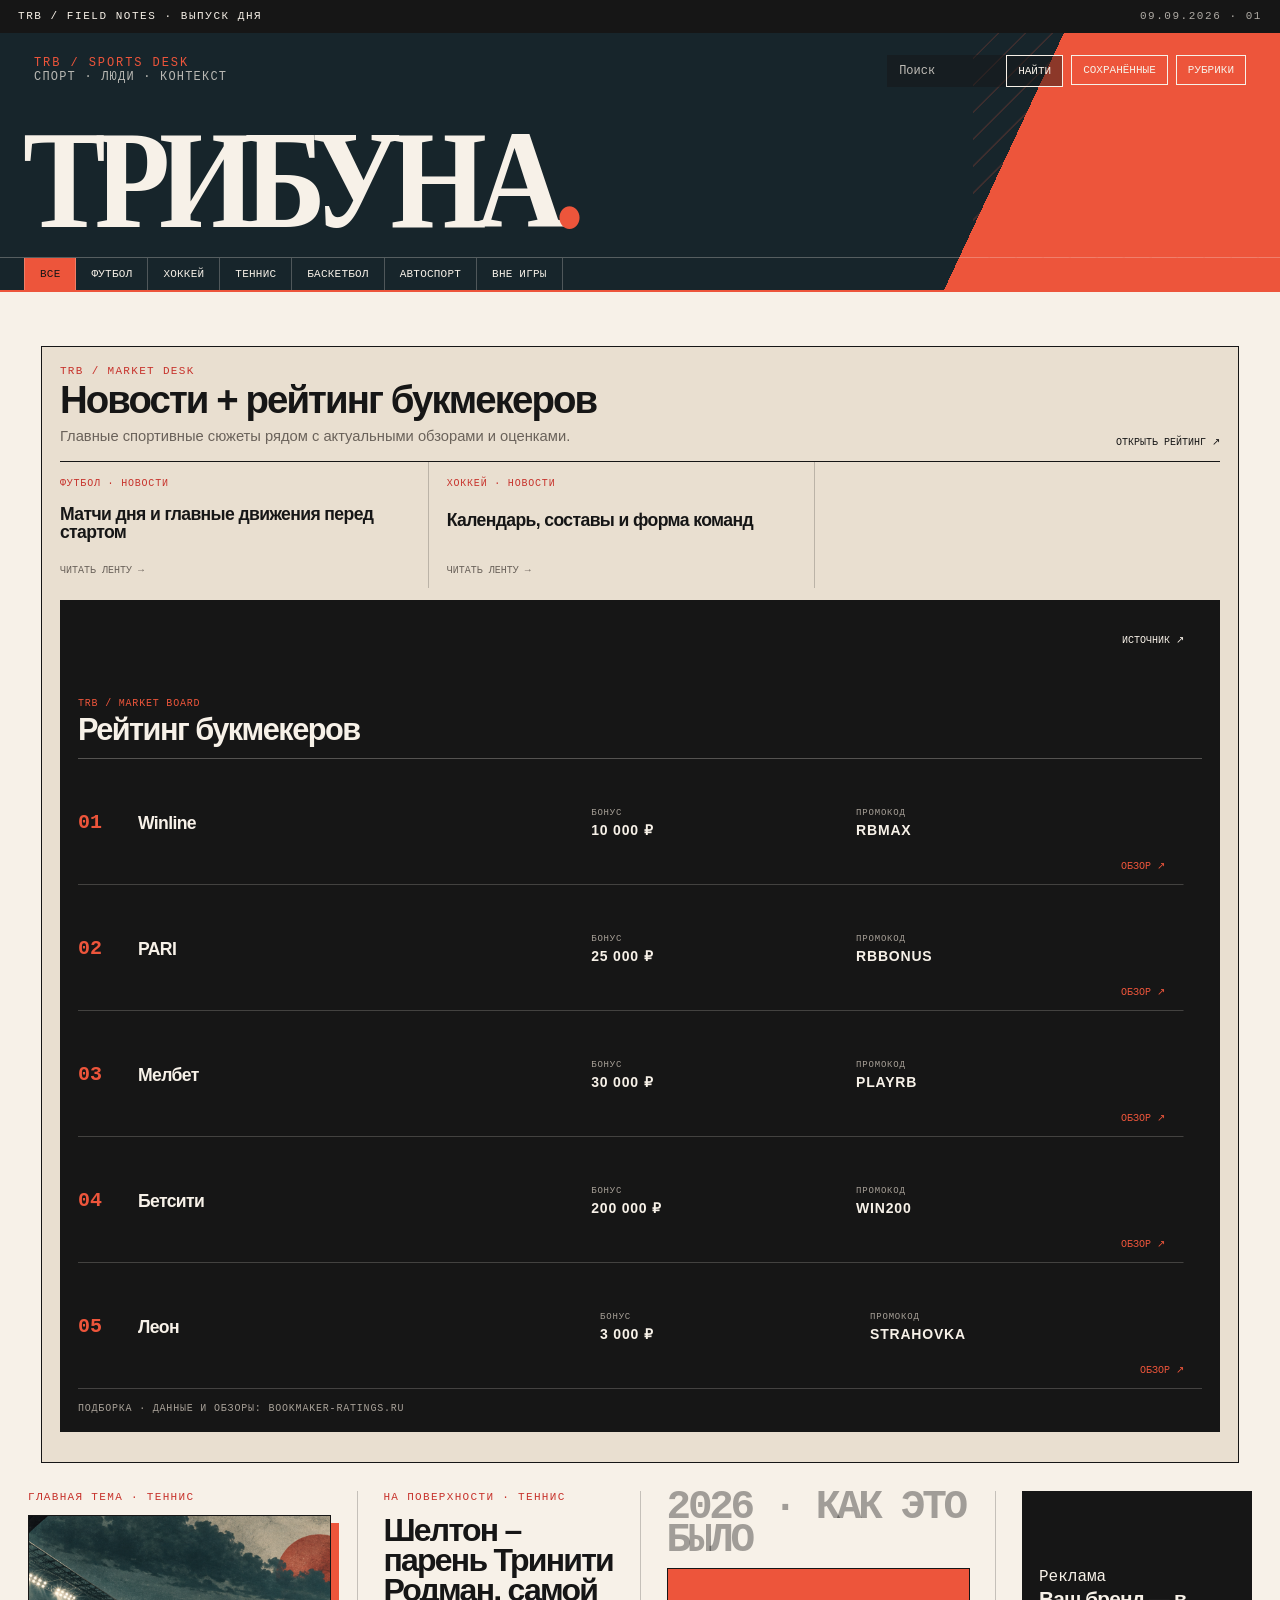
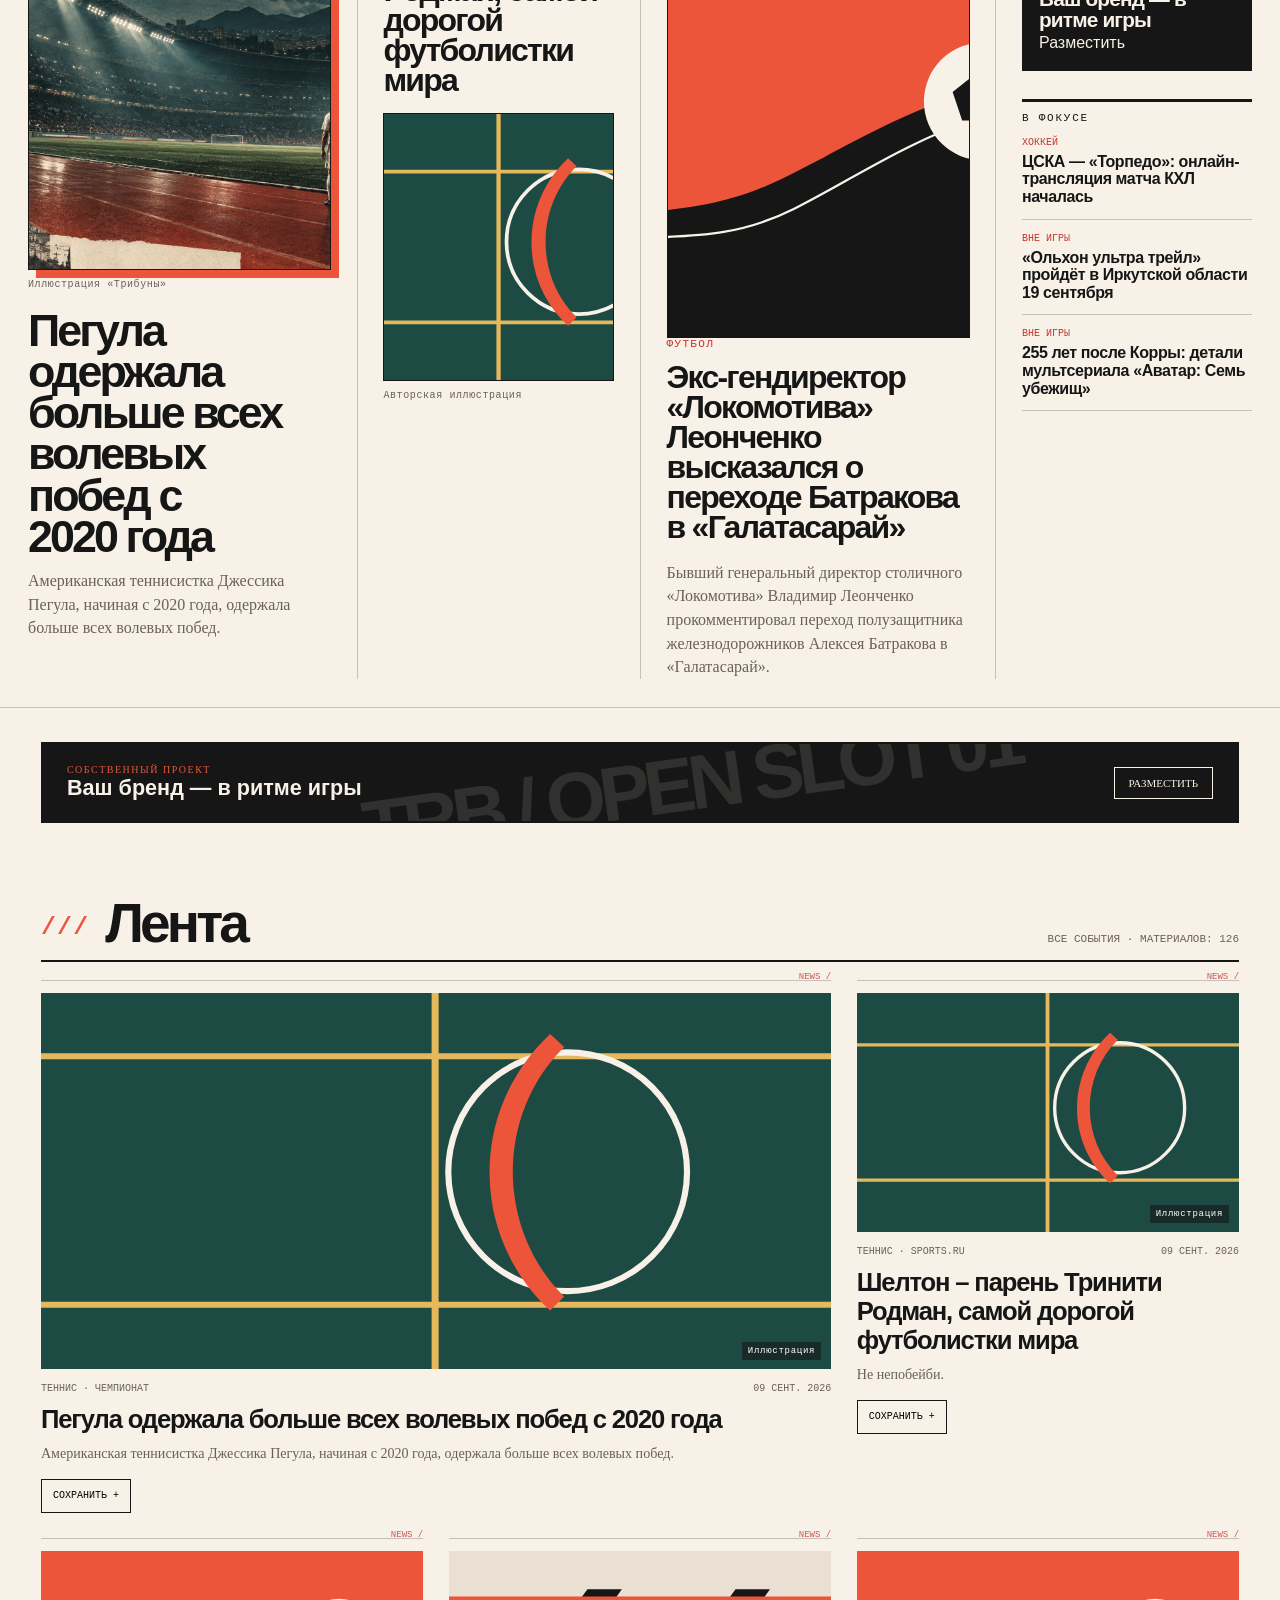
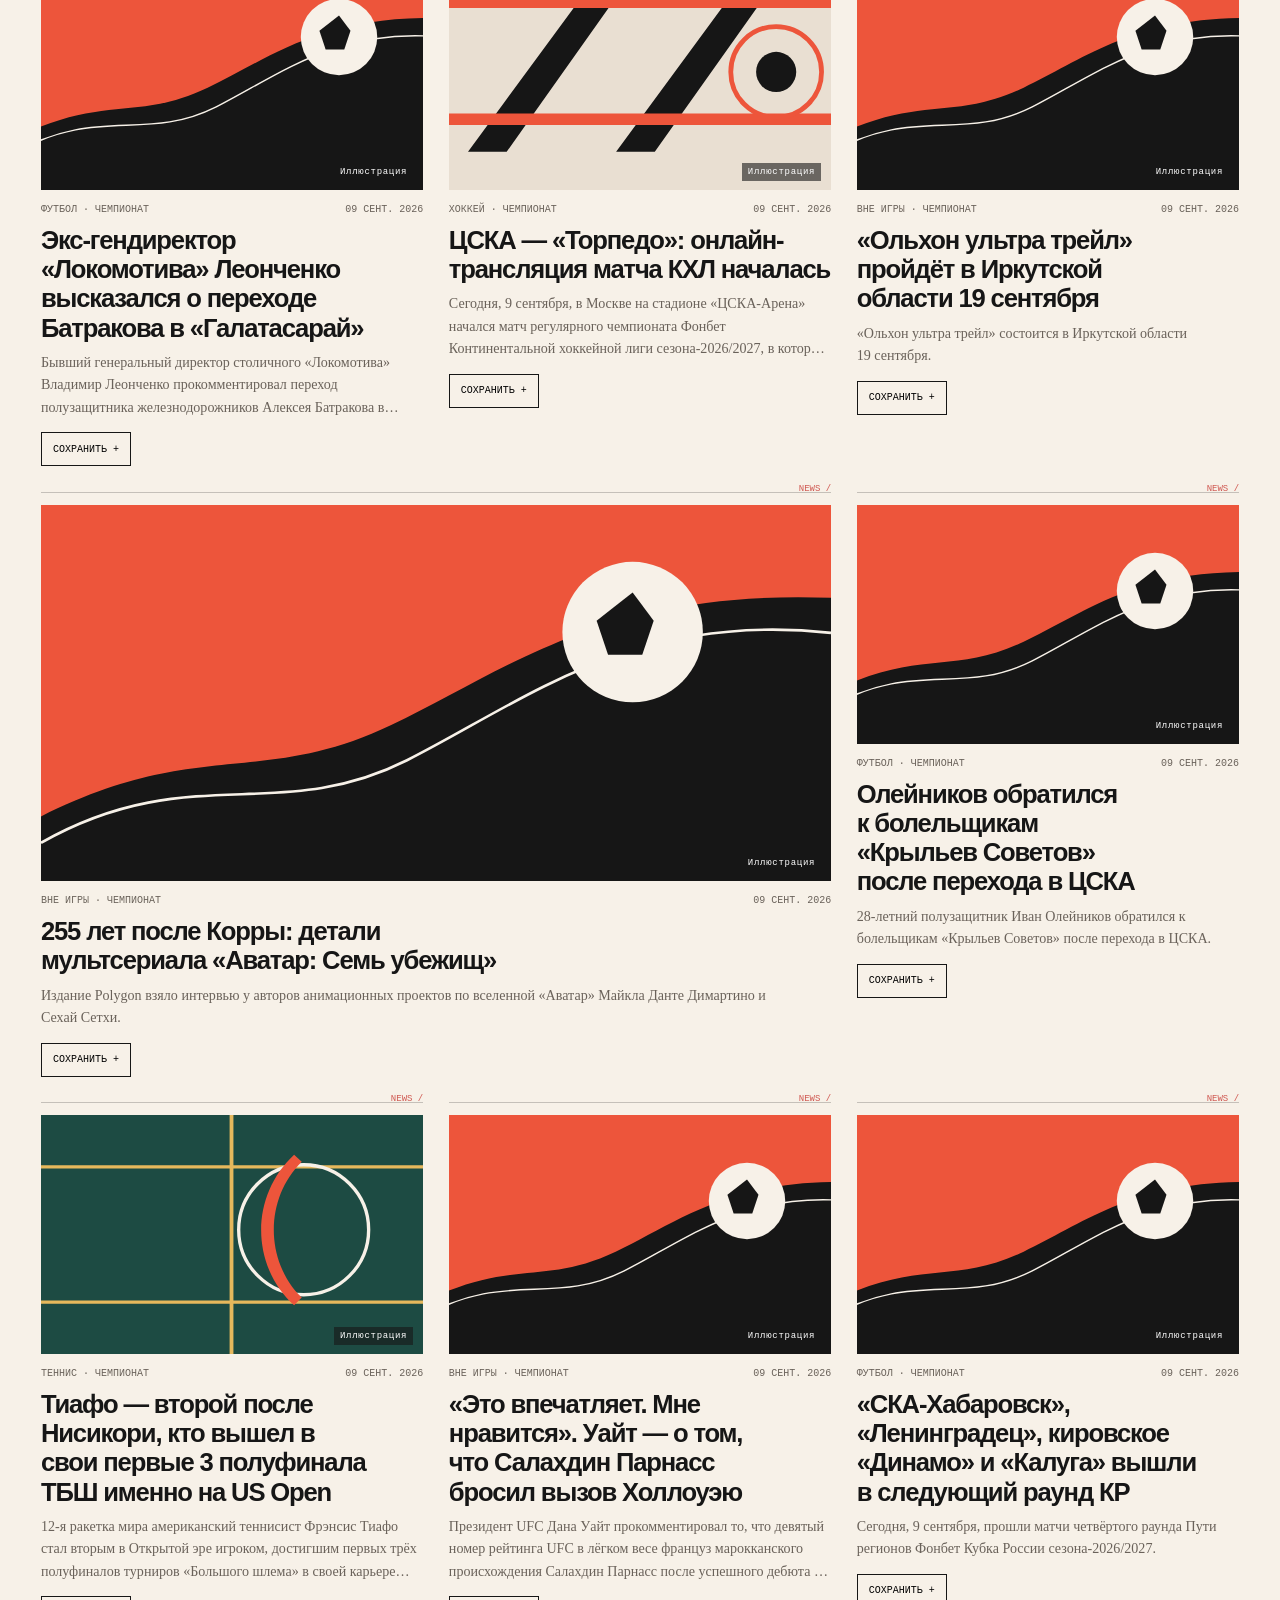
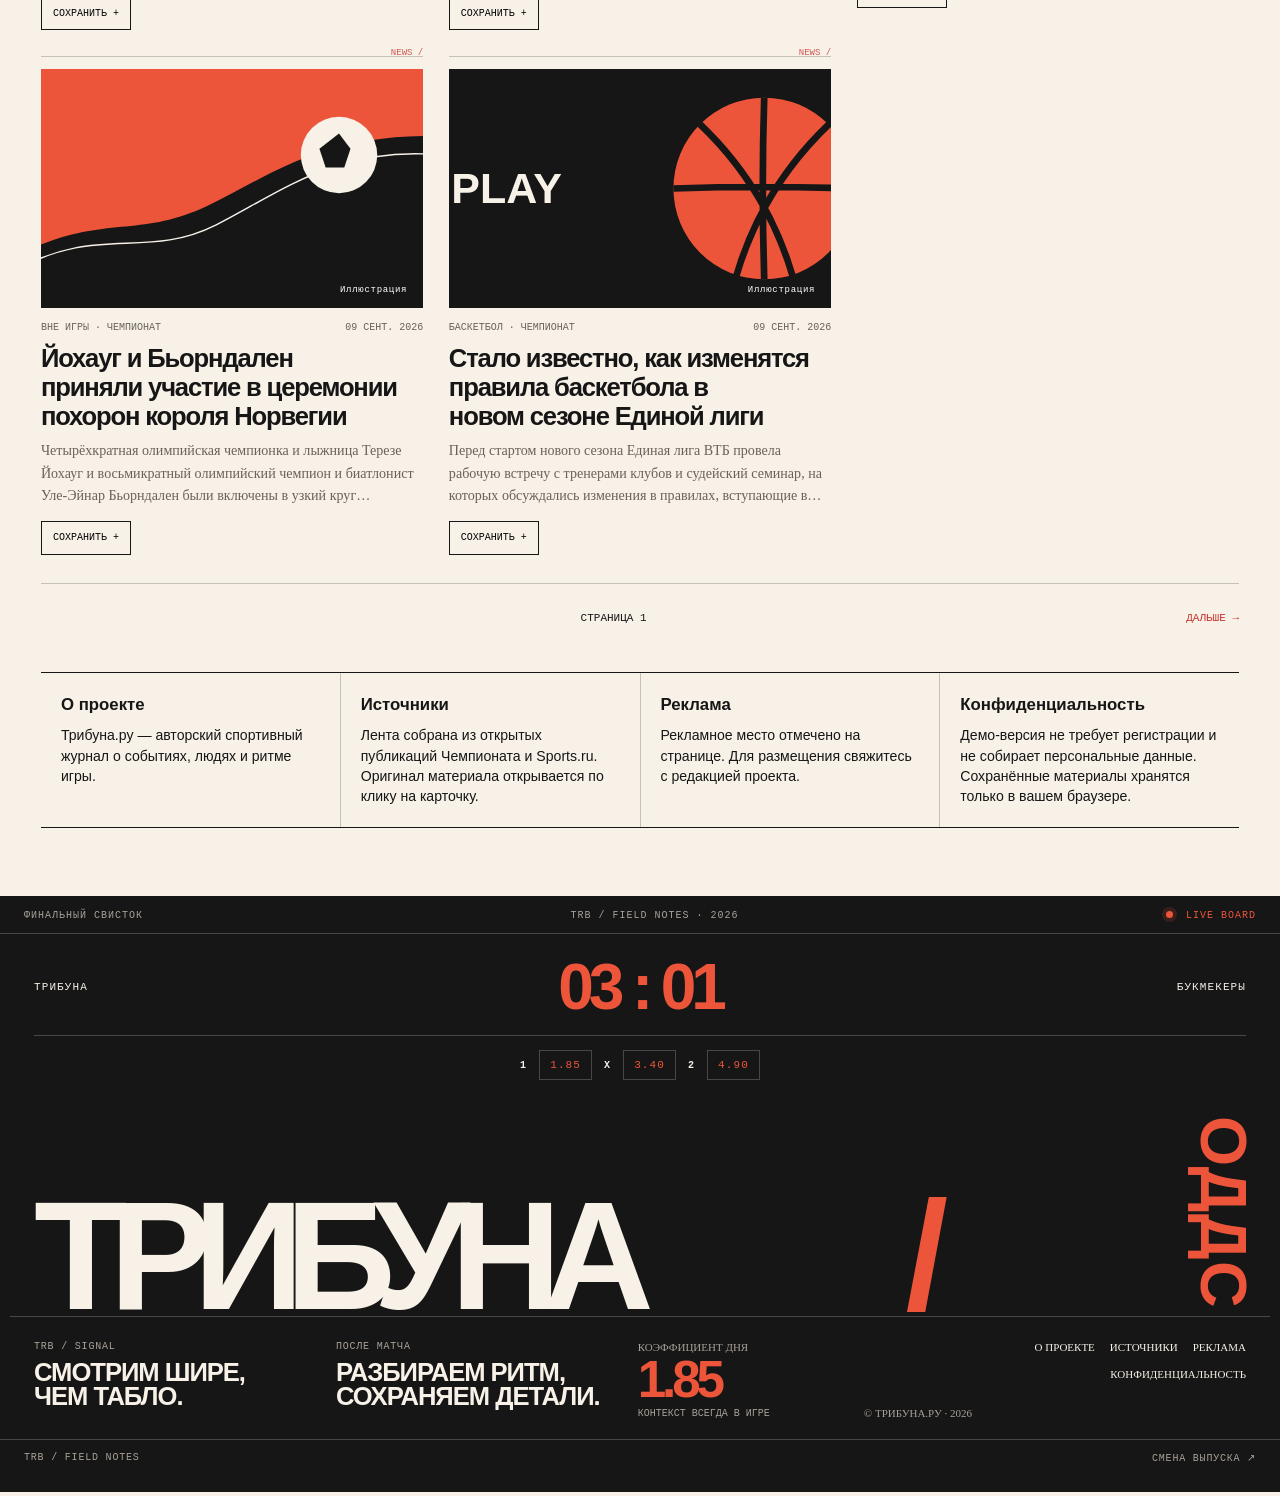
==== commit 14da97dc: "Label native bookmaker widget clearly" ====
--- a/docs/index.html
+++ b/docs/index.html
@@ -13,7 +13,7 @@
   </nav>
 </header>
 <main class="page" id="content">
-  <aside class="rating-strip" aria-label="Новости и рейтинг букмекеров"><div class="rating-head"><div><div class="kicker">TRB / MARKET DESK</div><h2>Новости + рейтинг букмекеров</h2><p>Главные спортивные сюжеты рядом с актуальными обзорами и оценками.</p></div><a href="https://bookmaker-ratings.ru/" target="_blank" rel="noopener noreferrer">Открыть рейтинг ↗</a></div><div class="rating-grid"><a href="./?category=football#feed"><span>ФУТБОЛ · НОВОСТИ</span><strong>Матчи дня и главные движения перед стартом</strong><em>Читать ленту →</em></a><a href="./?category=hockey#feed"><span>ХОККЕЙ · НОВОСТИ</span><strong>Календарь, составы и форма команд</strong><em>Читать ленту →</em></a><section class="rating-card rating-card-widget" aria-labelledby="rating-widget-title"><div class="rating-widget-head"><div><span>TRB / LIVE BOARD</span><strong id="rating-widget-title">Рейтинг букмекеров</strong></div><a href="https://bookmaker-ratings.ru/" target="_blank" rel="noopener noreferrer">Источник ↗</a></div><div class="rating-widget-list"><a class="rating-book-row" href="https://bookmaker-ratings.ru/review/obzor-bukmekerskoj-kontory-winline/" target="_blank" rel="sponsored noopener"><b class="rating-place">01</b><strong class="rating-book-name">Winline</strong><span><small>Бонус</small><b>10 000 ₽</b></span><span><small>Промокод</small><b>RBMAX</b></span><em>Обзор ↗</em></a><a class="rating-book-row" href="https://bookmaker-ratings.ru/review/obzor-bukmekerskoj-kontory-pari-tsupis/" target="_blank" rel="sponsored noopener"><b class="rating-place">02</b><strong class="rating-book-name">PARI</strong><span><small>Бонус</small><b>25 000 ₽</b></span><span><small>Промокод</small><b>RBBONUS</b></span><em>Обзор ↗</em></a><a class="rating-book-row" href="https://bookmaker-ratings.ru/review/obzor-rossijskoj-bukmekerskoj-kontory-melbet/" target="_blank" rel="sponsored noopener"><b class="rating-place">03</b><strong class="rating-book-name">Мелбет</strong><span><small>Бонус</small><b>30 000 ₽</b></span><span><small>Промокод</small><b>PLAYRB</b></span><em>Обзор ↗</em></a><a class="rating-book-row" href="https://bookmaker-ratings.ru/review/obzor-rossijskoj-bukmekerskoj-kontory-betsiti-tsupis/" target="_blank" rel="sponsored noopener"><b class="rating-place">04</b><strong class="rating-book-name">Бетсити</strong><span><small>Бонус</small><b>200 000 ₽</b></span><span><small>Промокод</small><b>WIN200</b></span><em>Обзор ↗</em></a><a class="rating-book-row" href="https://bookmaker-ratings.ru/review/obzor-rossijskoj-bukmekerskoj-kontory-leon/" target="_blank" rel="sponsored noopener"><b class="rating-place">05</b><strong class="rating-book-name">Леон</strong><span><small>Бонус</small><b>3 000 ₽</b></span><span><small>Промокод</small><b>STRAHOVKA</b></span><em>Обзор ↗</em></a></div><p class="rating-widget-note">Актуальная подборка · данные и обзоры: bookmaker-ratings.ru</p></section></div></aside>
+  <aside class="rating-strip" aria-label="Новости и рейтинг букмекеров"><div class="rating-head"><div><div class="kicker">TRB / MARKET DESK</div><h2>Новости + рейтинг букмекеров</h2><p>Главные спортивные сюжеты рядом с актуальными обзорами и оценками.</p></div><a href="https://bookmaker-ratings.ru/" target="_blank" rel="noopener noreferrer">Открыть рейтинг ↗</a></div><div class="rating-grid"><a href="./?category=football#feed"><span>ФУТБОЛ · НОВОСТИ</span><strong>Матчи дня и главные движения перед стартом</strong><em>Читать ленту →</em></a><a href="./?category=hockey#feed"><span>ХОККЕЙ · НОВОСТИ</span><strong>Календарь, составы и форма команд</strong><em>Читать ленту →</em></a><section class="rating-card rating-card-widget" aria-labelledby="rating-widget-title"><div class="rating-widget-head"><div><span>TRB / MARKET BOARD</span><strong id="rating-widget-title">Рейтинг букмекеров</strong></div><a href="https://bookmaker-ratings.ru/" target="_blank" rel="noopener noreferrer">Источник ↗</a></div><div class="rating-widget-list"><a class="rating-book-row" href="https://bookmaker-ratings.ru/review/obzor-bukmekerskoj-kontory-winline/" target="_blank" rel="sponsored noopener"><b class="rating-place">01</b><strong class="rating-book-name">Winline</strong><span><small>Бонус</small><b>10 000 ₽</b></span><span><small>Промокод</small><b>RBMAX</b></span><em>Обзор ↗</em></a><a class="rating-book-row" href="https://bookmaker-ratings.ru/review/obzor-bukmekerskoj-kontory-pari-tsupis/" target="_blank" rel="sponsored noopener"><b class="rating-place">02</b><strong class="rating-book-name">PARI</strong><span><small>Бонус</small><b>25 000 ₽</b></span><span><small>Промокод</small><b>RBBONUS</b></span><em>Обзор ↗</em></a><a class="rating-book-row" href="https://bookmaker-ratings.ru/review/obzor-rossijskoj-bukmekerskoj-kontory-melbet/" target="_blank" rel="sponsored noopener"><b class="rating-place">03</b><strong class="rating-book-name">Мелбет</strong><span><small>Бонус</small><b>30 000 ₽</b></span><span><small>Промокод</small><b>PLAYRB</b></span><em>Обзор ↗</em></a><a class="rating-book-row" href="https://bookmaker-ratings.ru/review/obzor-rossijskoj-bukmekerskoj-kontory-betsiti-tsupis/" target="_blank" rel="sponsored noopener"><b class="rating-place">04</b><strong class="rating-book-name">Бетсити</strong><span><small>Бонус</small><b>200 000 ₽</b></span><span><small>Промокод</small><b>WIN200</b></span><em>Обзор ↗</em></a><a class="rating-book-row" href="https://bookmaker-ratings.ru/review/obzor-rossijskoj-bukmekerskoj-kontory-leon/" target="_blank" rel="sponsored noopener"><b class="rating-place">05</b><strong class="rating-book-name">Леон</strong><span><small>Бонус</small><b>3 000 ₽</b></span><span><small>Промокод</small><b>STRAHOVKA</b></span><em>Обзор ↗</em></a></div><p class="rating-widget-note">Подборка · данные и обзоры: bookmaker-ratings.ru</p></section></div></aside>
 
   
   <div class="magazine-grid">
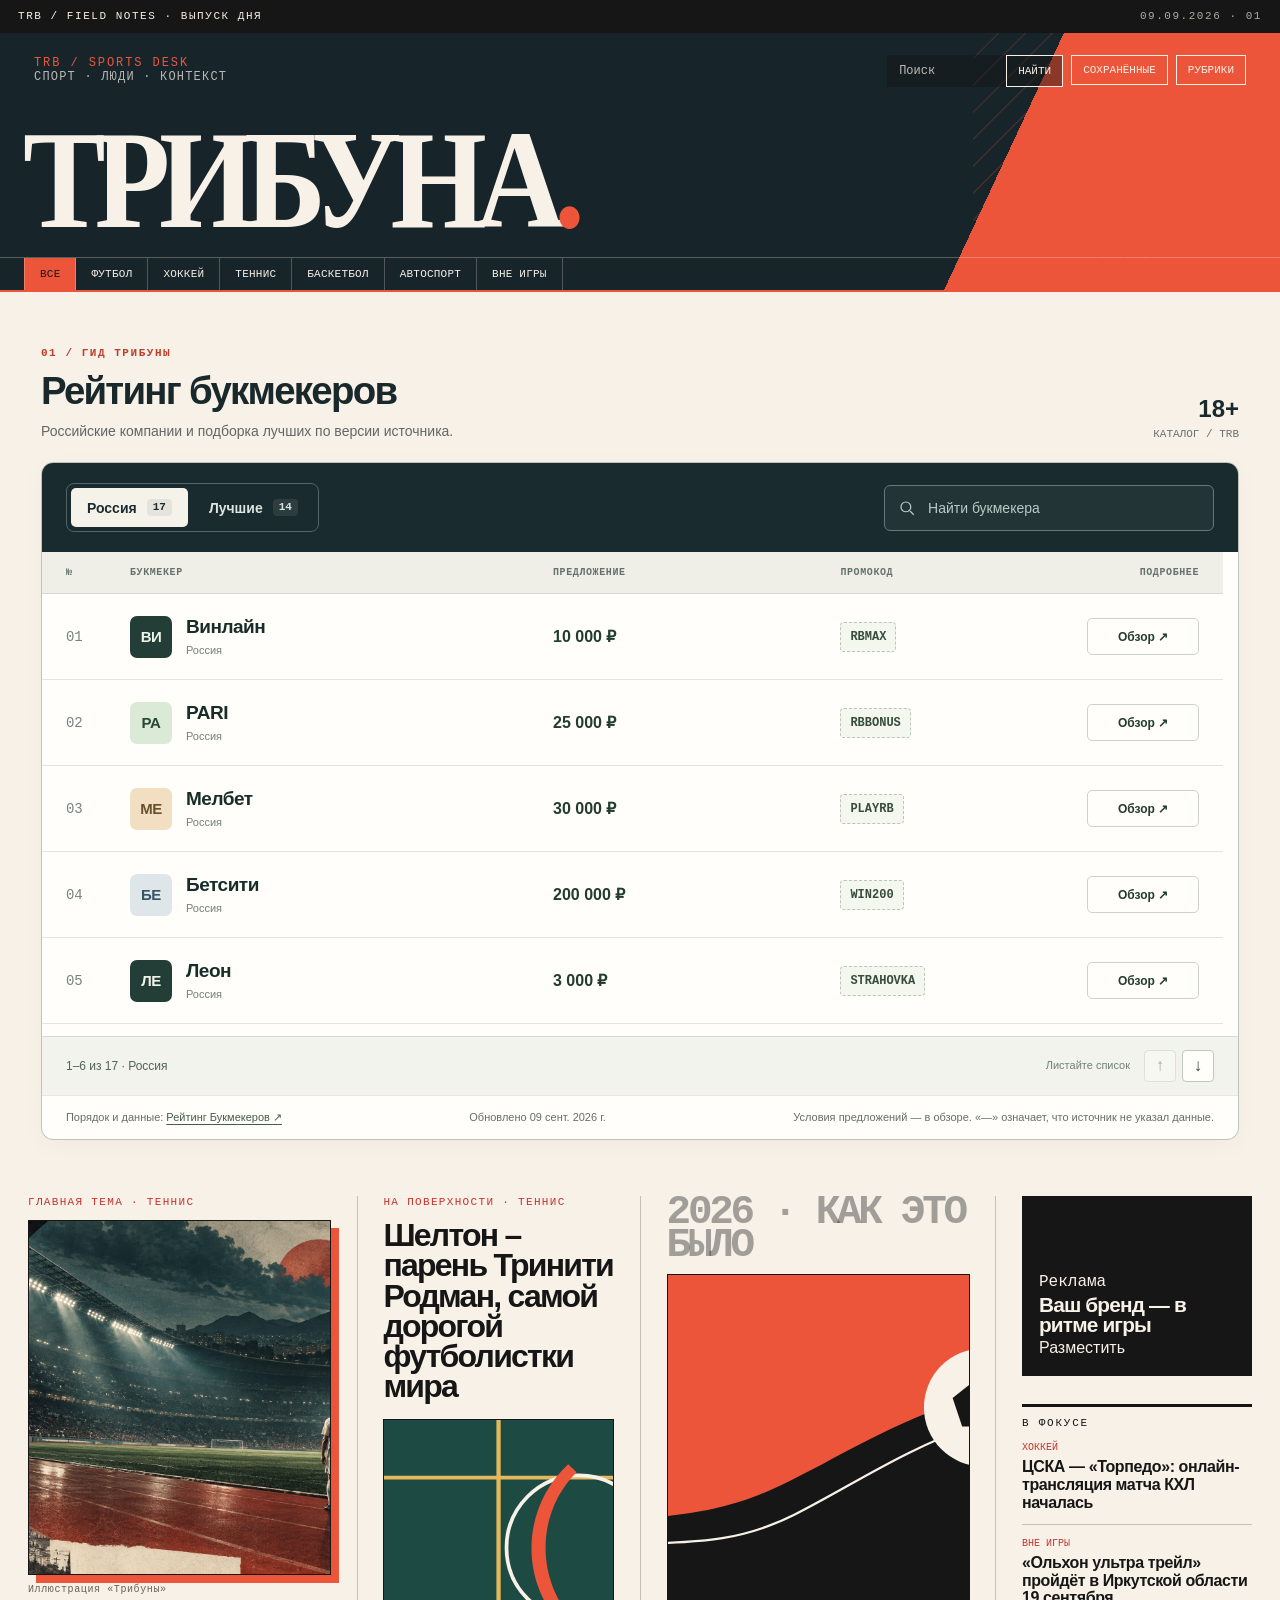
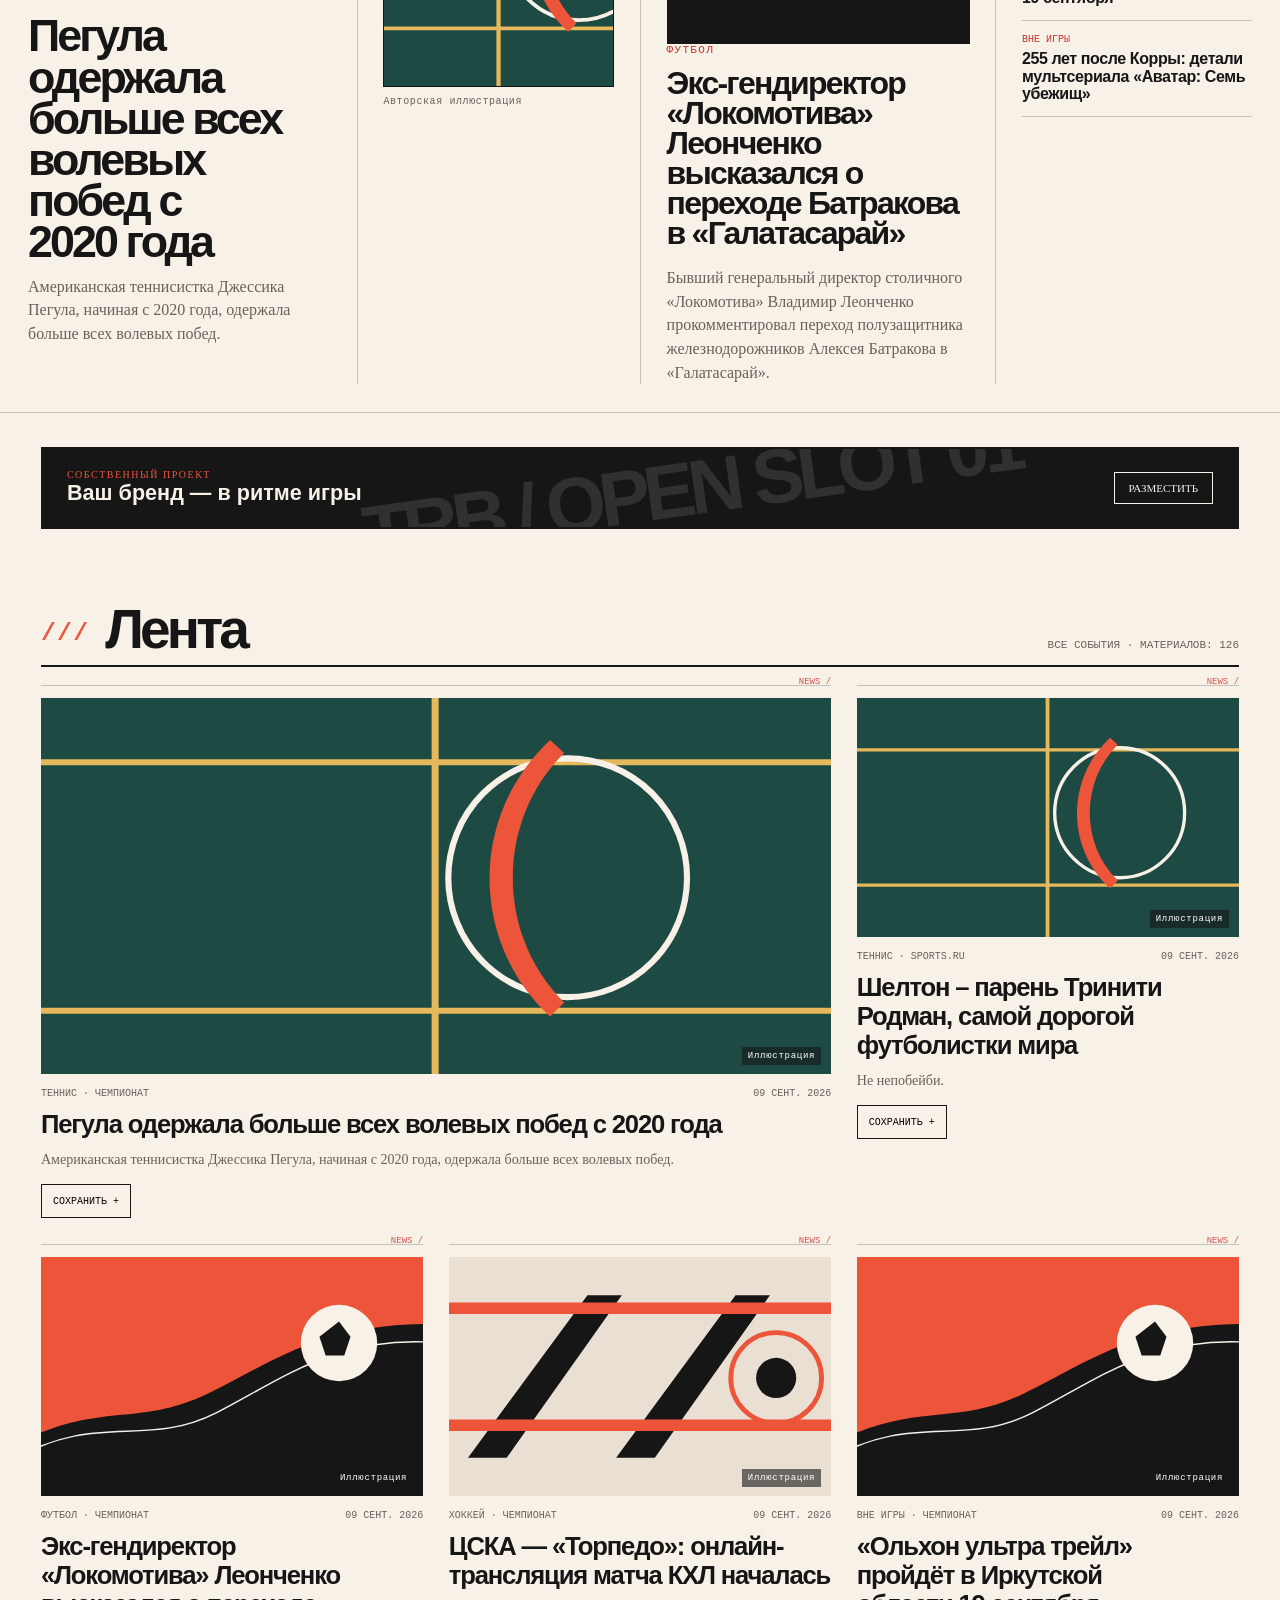
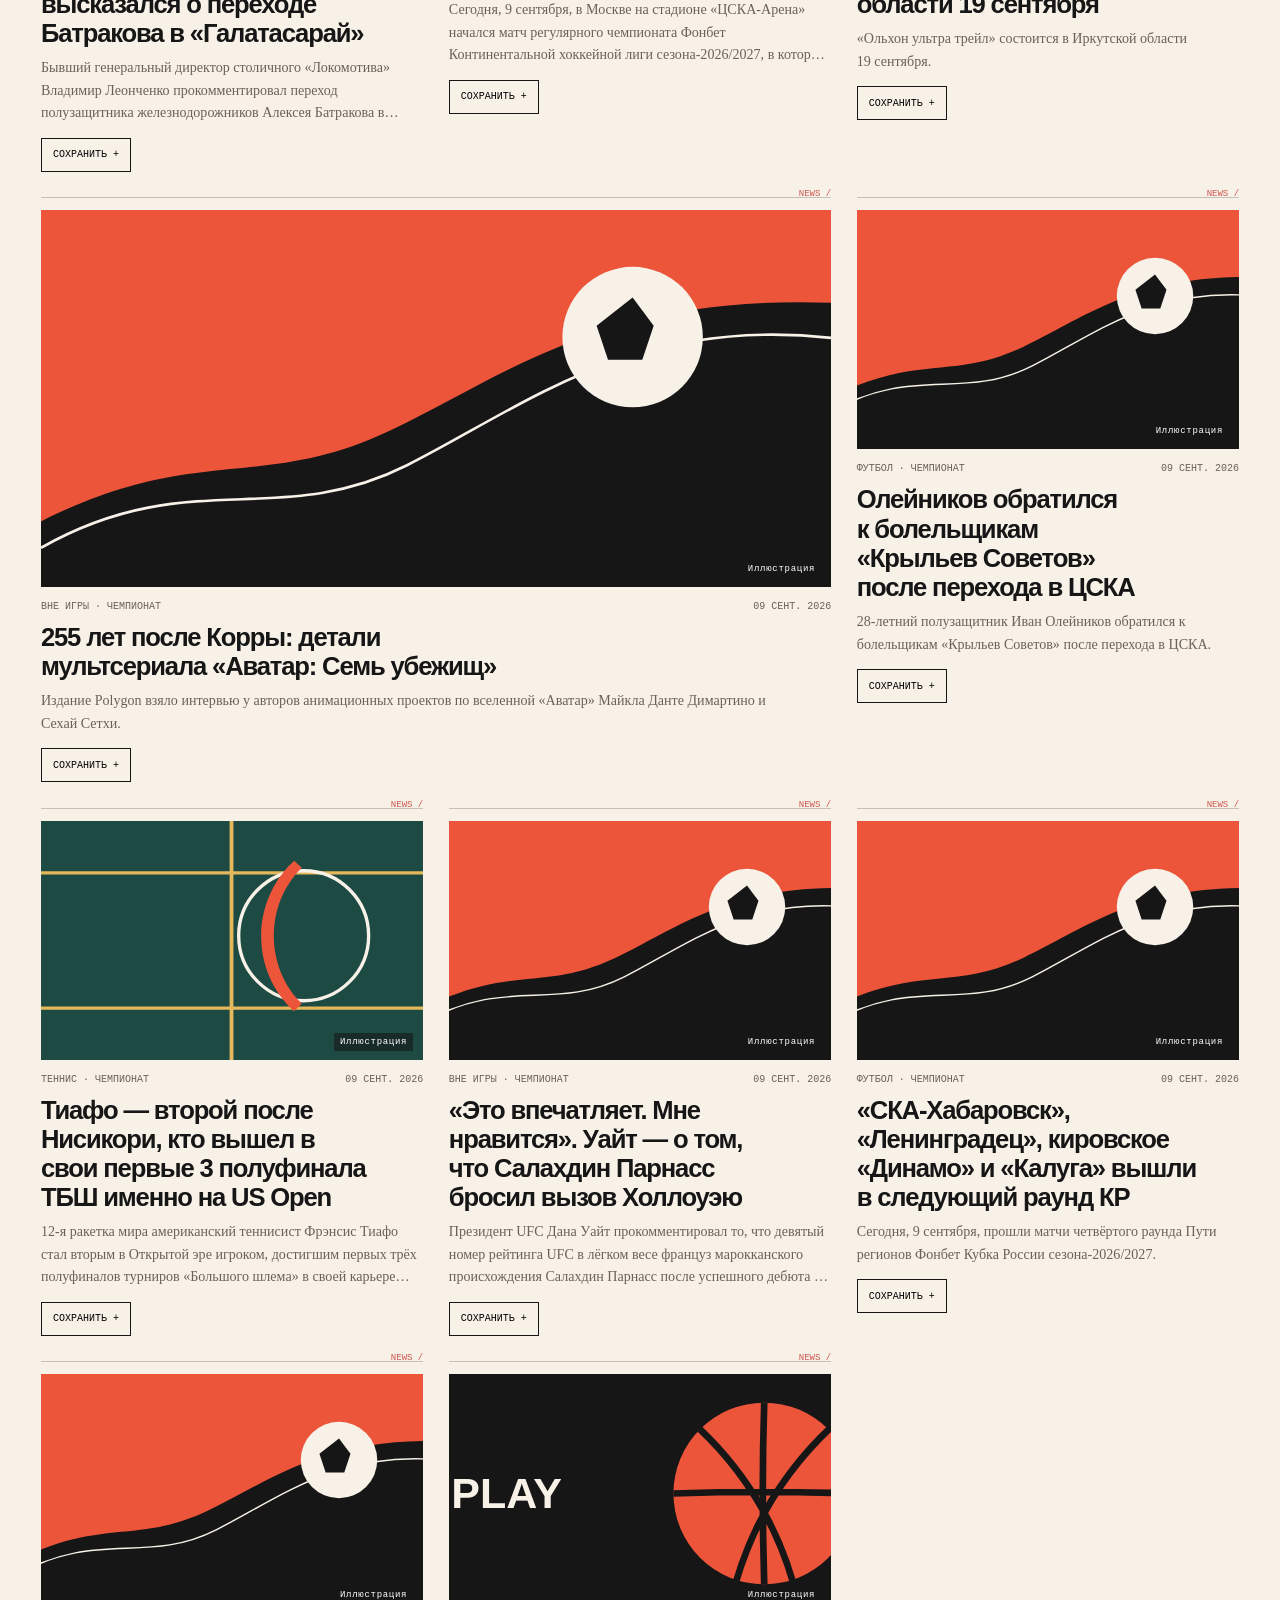
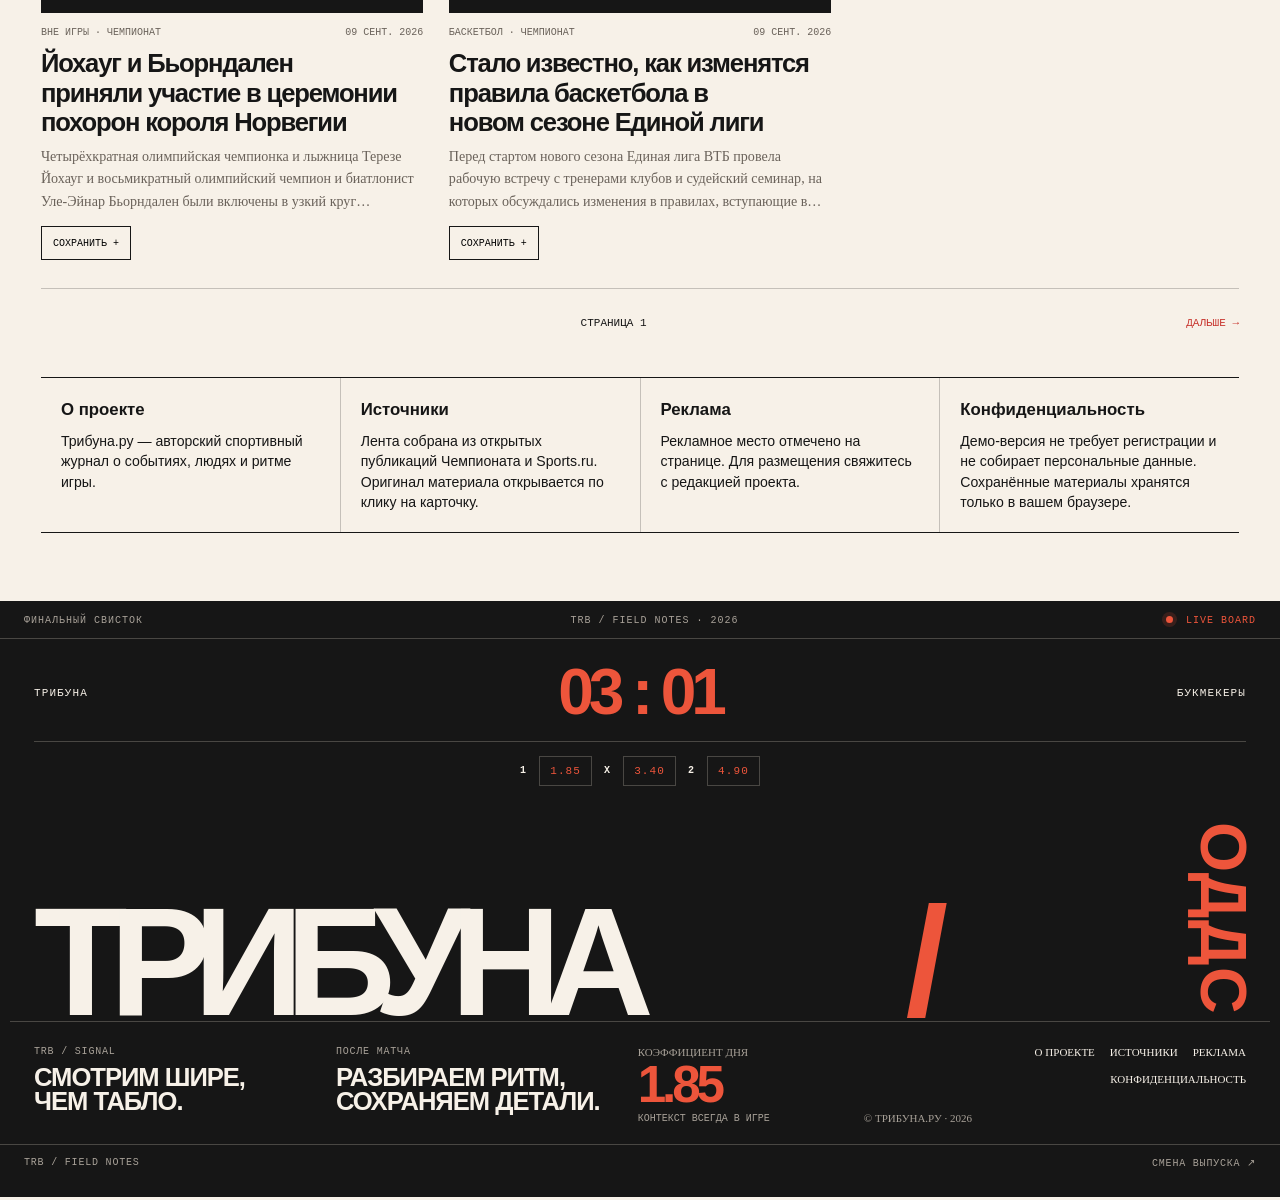
==== commit 19bc9d17: "Refine bookmaker widget with searchable complete and selected lists" ====
--- a/docs/index.html
+++ b/docs/index.html
@@ -1,5 +1,5 @@
 <!doctype html>
-<html lang="ru"><head><meta charset="utf-8"><meta name="viewport" content="width=device-width,initial-scale=1"><meta name="description" content="Трибуна — спортивный журнал о ритме игры"><title>Трибуна.ру — спорт с характером</title><link rel="stylesheet" href="style.css?v=20260909m"><script id="initial-data" type="application/json">{"issue":{"number":"20260909","date":"2026-09-09","title":"Трибуна"},"nav":[{"id":"all","label":"Все"},{"id":"football","label":"Футбол"},{"id":"hockey","label":"Хоккей"},{"id":"tennis","label":"Теннис"},{"id":"basketball","label":"Баскетбол"},{"id":"motorsport","label":"Автоспорт"},{"id":"other","label":"Вне игры"}],"hero":{"id":"n-e34eb6370055c78dc475ed06","title":"Пегула одержала больше всех волевых побед с 2020 года","summary":"Американская теннисистка Джессика Пегула, начиная с 2020 года, одержала больше всех волевых побед.","url":"https://www.championat.com/tennis/news-6614048-pegula-oderzhala-bolshe-vseh-volevyh-pobed-s-2020-goda.html","source_id":"championat-news","source_name":"Чемпионат","tag":"tennis","image_path":"","published_at":"2026-09-09T16:33:20Z","is_demo":true},"feed":[{"id":"n-e34eb6370055c78dc475ed06","title":"Пегула одержала больше всех волевых побед с 2020 года","summary":"Американская теннисистка Джессика Пегула, начиная с 2020 года, одержала больше всех волевых побед.","url":"https://www.championat.com/tennis/news-6614048-pegula-oderzhala-bolshe-vseh-volevyh-pobed-s-2020-goda.html","source_id":"championat-news","source_name":"Чемпионат","tag":"tennis","image_path":"","published_at":"2026-09-09T16:33:20Z","is_demo":true},{"id":"n-a56150087801d970ace6a9ab","title":"Шелтон – парень Тринити Родман, самой дорогой футболистки мира","summary":"Не непобейби.","url":"https://www.sports.ru/tennis/blogs/3362423.html","source_id":"sports-news","source_name":"Sports.ru","tag":"tennis","image_path":"","published_at":"2026-09-09T16:31:00Z","is_demo":true},{"id":"n-d86a2423813c62c22742a3d6","title":"Экс-гендиректор «Локомотива» Леонченко высказался о переходе Батракова в «Галатасарай»","summary":"Бывший генеральный директор столичного «Локомотива» Владимир Леонченко прокомментировал переход полузащитника железнодорожников Алексея Батракова в «Галатасарай».","url":"https://www.championat.com/football/news-6614020-eks-gendirektor-lokomotiva-leonchenko-vyskazalsya-o-perehode-batrakova-v-galatasaraj.html","source_id":"championat-news","source_name":"Чемпионат","tag":"football","image_path":"","published_at":"2026-09-09T16:30:05Z","is_demo":true},{"id":"n-461a832f519211ee0f235984","title":"ЦСКА — «Торпедо»: онлайн-трансляция матча КХЛ началась","summary":"Сегодня, 9 сентября, в Москве на стадионе «ЦСКА-Арена» начался матч регулярного чемпионата Фонбет Континентальной хоккейной лиги сезона-2026/2027, в котором ЦСКА принимает на своей площадке нижегородское «Торпедо».","url":"https://www.championat.com/hockey/news-6613276-cska-torpedo-onlajn-translyaciya-matcha-khl-sezona-2026-2027-nachalas.html","source_id":"championat-news","source_name":"Чемпионат","tag":"hockey","image_path":"","published_at":"2026-09-09T16:30:04Z","is_demo":true},{"id":"n-45969f3f495ae2fb0fb5c82c","title":"«Ольхон ультра трейл» пройдёт в Иркутской области 19 сентября","summary":"«Ольхон ультра трейл» состоится в Иркутской области 19 сентября.","url":"https://www.championat.com/lifestyle/news-6612398-olhon-ultra-trejl-projdyot-v-irkutskoj-oblasti-19-sentyabrya.html","source_id":"championat-news","source_name":"Чемпионат","tag":"other","image_path":"","published_at":"2026-09-09T16:30:04Z","is_demo":true},{"id":"n-c6865bb33366a28380324711","title":"255 лет после Корры: детали мультсериала «Аватар: Семь убежищ»","summary":"Издание Polygon взяло интервью у авторов анимационных проектов по вселенной «Аватар» Майкла Данте Димартино и Сехай Сетхи.","url":"https://www.championat.com/cybersport/news-6614022-255-let-posle-korry-detali-multseriala-avatar-sem-ubezhisch.html","source_id":"championat-news","source_name":"Чемпионат","tag":"other","image_path":"","published_at":"2026-09-09T16:29:48Z","is_demo":true},{"id":"n-0f3dc38d966c4c226fd7f16c","title":"Олейников обратился к болельщикам «Крыльев Советов» после перехода в ЦСКА","summary":"28-летний полузащитник Иван Олейников обратился к болельщикам «Крыльев Советов» после перехода в ЦСКА.","url":"https://www.championat.com/football/news-6614050-olejnikov-obratilsya-k-bolelschikam-krylev-sovetov-posle-perehoda-v-cska.html","source_id":"championat-news","source_name":"Чемпионат","tag":"football","image_path":"","published_at":"2026-09-09T16:29:26Z","is_demo":true},{"id":"n-99dcc659fee2e46f9e198e05","title":"Тиафо — второй после Нисикори, кто вышел в свои первые 3 полуфинала ТБШ именно на US Open","summary":"12-я ракетка мира американский теннисист Фрэнсис Тиафо стал вторым в Открытой эре игроком, достигшим первых трёх полуфиналов турниров «Большого шлема» в своей карьере именно на Открытом чемпионате США.","url":"https://www.championat.com/tennis/news-6614042-tiafo-vtoroj-posle-nisikori-kto-vyshel-v-svoi-pervye-3-polufinala-tbsh-imenno-na-us-open.html","source_id":"championat-news","source_name":"Чемпионат","tag":"tennis","image_path":"","published_at":"2026-09-09T16:25:39Z","is_demo":true},{"id":"n-d4487493e5bade8dd8984957","title":"«Это впечатляет. Мне нравится». Уайт — о том, что Салахдин Парнасс бросил вызов Холлоуэю","summary":"Президент UFC Дана Уайт прокомментировал то, что девятый номер рейтинга UFC в лёгком весе француз марокканского происхождения Салахдин Парнасс после успешного дебюта в организации бросил вызов экс-чемпиону UFC в полулёгком весе, а также бывшему обладателю титула BMF американцу Максу Холлоуэю.","url":"https://www.championat.com/boxing/news-6614028-eto-vpechatlyaet-mne-nravitsya-uajt-o-tom-chto-salahdin-parnass-brosil-vyzov-holloueyu.html","source_id":"championat-news","source_name":"Чемпионат","tag":"other","image_path":"","published_at":"2026-09-09T16:25:03Z","is_demo":true},{"id":"n-211bba2eb21441bf084dfa74","title":"«СКА-Хабаровск», «Ленинградец», кировское «Динамо» и «Калуга» вышли в следующий раунд КР","summary":"Сегодня, 9 сентября, прошли матчи четвёртого раунда Пути регионов Фонбет Кубка России сезона-2026/2027.","url":"https://www.championat.com/football/news-6613886-ska-habarovsk-leningradec-kirovskoe-dinamo-i-kaluga-vyshli-v-sleduyuschij-raund-kubka-rossii-2026-2027-9-sentyabrya-2026.html","source_id":"championat-news","source_name":"Чемпионат","tag":"football","image_path":"","published_at":"2026-09-09T16:24:47Z","is_demo":true},{"id":"n-06daab13a9a1a4f97de7deca","title":"Йохауг и Бьорндален приняли участие в церемонии похорон короля Норвегии","summary":"Четырёхкратная олимпийская чемпионка и лыжница Терезе Йохауг и восьмикратный олимпийский чемпион и биатлонист Уле-Эйнар Бьорндален были включены в узкий круг приглашённых на церемонию похорон норвежского короля Харальда V, которая состоялась сегодня, 9 сентября, в Кафедральном соборе Осло.","url":"https://www.championat.com/biathlon/news-6614032-johaug-i-borndalen-prinyali-uchastie-v-ceremonii-pohoron-korolya-norvegii.html","source_id":"championat-news","source_name":"Чемпионат","tag":"other","image_path":"","published_at":"2026-09-09T16:24:00Z","is_demo":true},{"id":"n-4ba098e03d5be6369757dce2","title":"Стало известно, как изменятся правила баскетбола в новом сезоне Единой лиги","summary":"Перед стартом нового сезона Единая лига ВТБ провела рабочую встречу с тренерами клубов и судейский семинар, на которых обсуждались изменения в правилах, вступающие в силу с сезона-2026/2027.","url":"https://www.championat.com/basketball/news-6614030-stalo-izvestno-kak-izmenyatsya-pravila-basketbola-v-novom-sezone-edinoj-ligi.html","source_id":"championat-news","source_name":"Чемпионат","tag":"basketball","image_path":"","published_at":"2026-09-09T16:20:53Z","is_demo":true},{"id":"n-46d4b7f3f0d6bc32f3a086f6","title":"«Буду пить и постараюсь забыть о матче». Носкова — о поражении от Соболенко на US Open","summary":"Чемпионка Уимблдона-2026, шестая ракетка мира чешская теннисистка Линда Носкова поделилась эмоциями после поражения в матче 1/4 финала US Open – 2026 от белоруски Арины Соболенко.","url":"https://www.championat.com/tennis/news-6614024-budu-pit-i-postarayus-zabyt-o-matche-noskova-o-porazhenii-ot-sobolenko-na-us-open.html","source_id":"championat-news","source_name":"Чемпионат","tag":"tennis","image_path":"","published_at":"2026-09-09T16:16:28Z","is_demo":true},{"id":"n-7b260d4bd25e04ed4c909eda","title":"«Тигрес» сделал официальное предложение ЦСКА по Лусиано Гонду — Грова","summary":"«Тигрес» сделал официальное предложение ЦСКА по трансферу нападающего Лусиано Гонду, сообщает журналист Герман Гарсия Грова на своей странице в социальной сети X.","url":"https://www.championat.com/football/news-6614008-tigres-sdelal-oficialnoe-predlozhenie-cska-po-lusiano-gondu-grova.html","source_id":"championat-news","source_name":"Чемпионат","tag":"football","image_path":"","published_at":"2026-09-09T16:14:55Z","is_demo":true},{"id":"n-732afd9f2b7dfbf9a4b7ddcf","title":"Ислам Махачев оценил вероятность перехода Усмана Нурмагомедова в UFC","summary":"34-летний действующий обладатель титула UFC в полусреднем весе россиянин Ислам Махачев оценил вероятность перехода одноклубника, а также непобеждённого чемпиона PFL в лёгком весе соотечественника Усмана Нурмагомедова в североамериканский промоушен.","url":"https://www.championat.com/boxing/news-6614016-islam-mahachev-ocenil-veroyatnost-perehoda-usmana-nurmagomedova-v-ufc.html","source_id":"championat-news","source_name":"Чемпионат","tag":"other","image_path":"","published_at":"2026-09-09T16:12:53Z","is_demo":true},{"id":"n-03dd51484f6e6b98f937ee5c","title":"Из-за угрозы БПЛА матч «Мамонты Югры» — «Молот» перенесён на 10 сентября","summary":"Матч OLIMPBET Молодёжной хоккейной лиги между «Мамонтами Югры» и «Молотом» перенесён на 10 сентября, сообщает пресс-служба МХЛ.","url":"https://www.championat.com/hockey/news-6614018-iz-za-ugrozy-bpla-match-mamonty-yugry-molot-perenesyon-na-10-sentyabrya.html","source_id":"championat-news","source_name":"Чемпионат","tag":"hockey","image_path":"","published_at":"2026-09-09T16:11:14Z","is_demo":true},{"id":"n-e95f3135c40f65dc5b6c6cf8","title":"«Это были не слухи». Батраков — о несостоявшемся переходе в «ПСЖ»","summary":"Полузащитник Алексей Батраков высказался о несостоявшемся трансфере в «ПСЖ».","url":"https://www.championat.com/football/news-6614006-eto-byli-ne-sluhi-batrakov-o-nesostoyavshemsya-perehode-v-pszh.html","source_id":"championat-news","source_name":"Чемпионат","tag":"football","image_path":"","published_at":"2026-09-09T16:08:10Z","is_demo":true},{"id":"n-e5dadb2ea2cb4dda7e37e894","title":"Ислам Махачев отреагировал на сенсационное поражение Умара Нурмагомедова","summary":"34-летний действующий обладатель титула UFC в полусреднем весе россиянин Ислам Махачев прокомментировал поражение нокаутом бывшего претендента на титул UFC в легчайшем весе россиянина Умара Нурмагомедова в бою с представителем Китая Сонг Ядонгом.","url":"https://www.championat.com/boxing/news-6614002-islam-mahachev-otreagiroval-na-sensacionnoe-porazhenie-umara-nurmagomedova.html","source_id":"championat-news","source_name":"Чемпионат","tag":"other","image_path":"","published_at":"2026-09-09T16:05:14Z","is_demo":true},{"id":"n-da9b4c96d19556cf7b8ac70b","title":"Иван Олейников перешёл из «Крыльев Советов» в ЦСКА","summary":"28-летний полузащитник Иван Олейников перешёл из «Крыльев Советов» в ЦСКА.","url":"https://www.championat.com/football/news-6614014-ivana-olejnikov-pereshyol-iz-krylev-sovetov-v-cska.html","source_id":"championat-news","source_name":"Чемпионат","tag":"football","image_path":"","published_at":"2026-09-09T16:05:10Z","is_demo":true},{"id":"n-999833763e21c07530c033d5","title":"«Ливерпуль» — «Атлетико»: онлайн-трансляция матча Лиги чемпионов начнётся в 22:00 мск","summary":"Сегодня, 9 сентября, состоится матч 1-го тура общего этапа Лиги чемпионов сезона-2026/2027, в котором встретятся «Ливерпуль» и «Атлетико» Мадрид.","url":"https://www.championat.com/football/news-6613894-liverpul-atletiko-pryamaya-onlajn-translyaciya-matcha-1-go-tura-ligi-chempionov-sezona-2026-2027-nachnyotsya-v-22-00-msk-9-sentyab.html","source_id":"championat-news","source_name":"Чемпионат","tag":"football","image_path":"","published_at":"2026-09-09T16:00:06Z","is_demo":true},{"id":"n-de52e85a414510d29930133f","title":"«Спортинг» — «Галатасарай»: онлайн-трансляция матча Лиги чемпионов начнётся в 22:00 мск","summary":"Сегодня, 9 сентября, состоится матч 1-го тура общего этапа Лиги чемпионов УЕФА сезона-2026/2027, в котором встретятся португальский «Спортинг» и турецкий «Галатасарай».","url":"https://www.championat.com/football/news-6613368-sporting-galatasaraj-onlajn-translyaciya-matcha-1-go-tura-obschego-etapa-ligi-chempionov-2026-2027-nachnetsya-v-22-00-9-sentyabrya.html","source_id":"championat-news","source_name":"Чемпионат","tag":"football","image_path":"","published_at":"2026-09-09T16:00:05Z","is_demo":true},{"id":"n-6a8ccfdbe2ebd3b5d202a3d4","title":"«Наполи» — «Арсенал»: онлайн-трансляция игры 1-го тура Лиги чемпионов начнётся в 22:00 мск","summary":"Сегодня, 9 сентября, состоится матч 1-го тура общего этапа Лиги чемпионов УЕФА сезона-2026/2027, в котором встретятся итальянский «Наполи» и английский «Арсенал».","url":"https://www.championat.com/football/news-6613358-napoli-arsenal-onlajn-translyaciya-matcha-1-go-tura-obschego-etapa-ligi-chempionov-2026-2027-nachnetsya-v-22-00-msk-9-sentyabrya-2.html","source_id":"championat-news","source_name":"Чемпионат","tag":"football","image_path":"","published_at":"2026-09-09T16:00:05Z","is_demo":true},{"id":"n-f5687a1fed069fa60268b595","title":"«ПСЖ» — «Слован»: онлайн-трансляция матча 1-го тура Лиги чемпионов начнётся в 22:00 мск","summary":"Сегодня, 9 сентября, состоится матч 1-го тура общего этапа Лиги чемпионов УЕФА сезона-2026/2027, в котором встретятся французский «Пари Сен-Жермен» и словацкий «Слован».","url":"https://www.championat.com/football/news-6613384-pszh-slovan-onlajn-translyaciya-matcha-1-go-tura-obschego-etapa-ligi-chempionov-2026-2027-nachnetsya-v-22-00-msk-9-sentyabrya-2026.html","source_id":"championat-news","source_name":"Чемпионат","tag":"football","image_path":"","published_at":"2026-09-09T16:00:05Z","is_demo":true},{"id":"n-9b616fb84f2af0e1ae625a60","title":"«Наполи» — «Арсенал»: прогноз Владислава Радимова на матч Лиги чемпионов в Италии","summary":"Известный футболист и тренер Владислав Радимов дал прогноз на матч «Наполи» — «Арсенал».","url":"https://www.championat.com/bets/news-6613390-napoli-arsenal-prognoz-vladislava-radimova-na-match-ligi-chempionov-v-italii.html","source_id":"championat-news","source_name":"Чемпионат","tag":"other","image_path":"","published_at":"2026-09-09T16:00:05Z","is_demo":true},{"id":"n-cc4359766a63fe497fdd7678","title":"«Чемпионат» и Okko покажут матч «Галатасарая» Батракова со «Спортингом» в Лиге чемпионов","summary":"Сегодня, 9 сентября, в 22:00 мск на странице Okko на «Чемпионате» начнётся прямая трансляция матча 1-го тура общего этапа Лиги чемпионов сезона-2026/2027 между клубами «Спортинг» и «Галатасарай».","url":"https://www.championat.com/football/news-6611292-sporting-galatasaraj-pryamaya-translyaciya-matcha-1-go-tura-obschego-etapa-ligi-chempionov-po-futbolu-2026-2027-nachnetsya-v-22-00.html","source_id":"championat-news","source_name":"Чемпионат","tag":"football","image_path":"","published_at":"2026-09-09T16:00:04Z","is_demo":true},{"id":"n-d25c560d205f5688bab8e8c4","title":"Что делать «Клипперс» после казни от НБА?","summary":"Михаил Прохоров даст подсказку.","url":"https://www.sports.ru/basketball/blogs/3475888.html","source_id":"sports-news","source_name":"Sports.ru","tag":"basketball","image_path":"","published_at":"2026-09-09T16:00:00Z","is_demo":true},{"id":"n-7986aaabf17d72f05fbf5cab","title":"«При всём уважении...» Ферстаппен раскритиковал правила, указав на Цуноду и Лоусона","summary":"Четырёхкратный чемпион мира Макс Ферстаппен заявил, что нынешние болиды Формулы-1 «притупляют» действия гонщика, и в качестве примера привёл пилотов Юки Цуноду и Лиама Лоусона.","url":"https://www.championat.com/auto/news-6613992-pri-vsyom-uvazhenii-ferstappen-raskritikoval-pravila-ukazav-na-cunodu-i-lousona.html","source_id":"championat-news","source_name":"Чемпионат","tag":"motorsport","image_path":"","published_at":"2026-09-09T15:59:41Z","is_demo":true},{"id":"n-ba4ad33731050084c793f08f","title":"Молодёжный Итоговый турнир АТР — 2026 перенесён из Саудовской Аравии в Италию","summary":"Молодёжный Итоговый турнир АТР — 2026 перенесён из Джидды, Саудовская Аравия, в итальянский город Реджо-ди-Калабрия.","url":"https://www.championat.com/tennis/news-6614004-molodyozhnyj-itogovyj-turnir-atr-2026-perenesyon-iz-saudovskoj-aravii-v-italiyu.html","source_id":"championat-news","source_name":"Чемпионат","tag":"tennis","image_path":"","published_at":"2026-09-09T15:58:20Z","is_demo":true},{"id":"n-275658b99d6cfdcb35ab24b3","title":"«Локомотив-Кубань» проиграл клубу Евролиги на турнире Gloria Cup в Турции","summary":"В турецком городе Белек завершился матч международного предсезонного баскетбольного турнира Gloria Cup между стамбульским «Анадолу Эфес» и российским «Локомотивом-Кубань».","url":"https://www.championat.com/basketball/news-6613962-lokomotiv-kuban-proigral-klubu-evroligi-na-turnire-gloria-cup-v-turcii.html","source_id":"championat-news","source_name":"Чемпионат","tag":"basketball","image_path":"","published_at":"2026-09-09T15:57:32Z","is_demo":true},{"id":"n-66c431e349f7618aa9313127","title":"Фильм «Мстители: Судный день» поставил рекорд по сборам за три месяца до выхода","summary":"Портал Global Box Office раскрыл данные о предпродажах билетов на фильм «Мстители: Судный день».","url":"https://www.championat.com/cybersport/news-6613978-film-mstiteli-sudnyj-den-postavil-rekord-po-sboram-za-tri-mesyaca-do-vyhoda.html","source_id":"championat-news","source_name":"Чемпионат","tag":"other","image_path":"","published_at":"2026-09-09T15:56:36Z","is_demo":true},{"id":"n-c3de26a25307b54bdd1870f4","title":"«Муром» победил «Велес» в матче четвёртого раунда Кубка России","summary":"Завершился матч четвёртого раунда Пути регионов Фонбет Кубка России, в котором встречались «Муром» и московский «Велес».","url":"https://www.championat.com/football/news-6613986-murom-veles-rezultat-matcha-9-sentyabrya-2026-schet-1-0-4-j-raund-kubka-rossii-sezona-2026-2027.html","source_id":"championat-news","source_name":"Чемпионат","tag":"football","image_path":"","published_at":"2026-09-09T15:56:13Z","is_demo":true},{"id":"n-69d94be39b5dc4e7f0b2aef2","title":"«Надеюсь, скоро». Анастасия Павлюченкова рассказала, когда планирует вернуться на корт","summary":"Олимпийская чемпионка 2020 года в миксте российская теннисистка Анастасия Павлюченкова рассказала, когда планирует вернуться на корт.","url":"https://www.championat.com/tennis/news-6613998-nadeyus-skoro-anastasiya-pavlyuchenkova-rasskazala-kogda-planiruet-vernutsya-na-kort.html","source_id":"championat-news","source_name":"Чемпионат","tag":"tennis","image_path":"","published_at":"2026-09-09T15:56:13Z","is_demo":true},{"id":"n-be7a11d906e4783d5b0c220b","title":"Гаврилов — о трёх поражениях «Зенита» в РПЛ: играть должна команда, не каждый сам за себя","summary":"Бывший полузащитник «Спартака» Юрий Гаврилов высказался о трёх поражениях «Зенита» на старте сезона-2026/2027 в Альфа-Банк РПЛ.","url":"https://www.championat.com/football/news-6614000-gavrilov-o-tryoh-porazheniyah-zenita-v-rpl-igrat-dolzhna-komanda-ne-kazhdyj-sam-za-sebya.html","source_id":"championat-news","source_name":"Чемпионат","tag":"football","image_path":"","published_at":"2026-09-09T15:55:19Z","is_demo":true},{"id":"n-c28d3ef094b9f8f1a79d549c","title":"«Не думаю, что за пределами бокса его знают». Райан Гарсия вновь раскритиковал Кроуфорда","summary":"Действующий чемпион мира по версии WBC в полусреднем весе американец мексиканского происхождения Райан Гарсия критично высказался в адрес непобеждённого бывшего абсолютного чемпиона мира в трёх весовых категориях соотечественника Теренса Кроуфорда.","url":"https://www.championat.com/boxing/news-6613996-ne-dumayu-chto-za-predelami-boksa-ego-znayut-rajan-garsiya-vnov-raskritikoval-krouforda.html","source_id":"championat-news","source_name":"Чемпионат","tag":"other","image_path":"","published_at":"2026-09-09T15:53:32Z","is_demo":true},{"id":"n-c59dda69eaf79696bf9ed33c","title":"Штюцле отреагировал на насмешки Маршана по поводу возможного капитанства в «Оттаве»","summary":"Форвард «Оттавы Сенаторз» Тим Штюцле отреагировал на насмешки нападающего «Флориды Пантерз» Брэда Маршана по поводу возможного капитанства в канадском клубе.","url":"https://www.championat.com/hockey/news-6613958-shtyucle-otreagiroval-na-nasmeshki-marshana-po-povodu-vozmozhnogo-kapitanstva-v-ottave.html","source_id":"championat-news","source_name":"Чемпионат","tag":"hockey","image_path":"","published_at":"2026-09-09T15:50:04Z","is_demo":true},{"id":"n-fe20d20ff244878dadedf44c","title":"Арина Соболенко опубликовала коллекцию фото с женихом в честь его дня рождения","summary":"Победительница четырёх турниров «Большого шлема», первая ракетка мира белорусская теннисистка Арина Соболенко опубликовала на своей странице в социальной сети несколько фото со своим женихом, бразильским бизнесменом Георгиосом Франгулисом в честь его дня рождения.","url":"https://www.championat.com/tennis/news-6613988-arina-sobolenko-opublikovala-kollekciyu-foto-s-zhenihom-v-chest-ego-dnya-rozhdeniya.html","source_id":"championat-news","source_name":"Чемпионат","tag":"tennis","image_path":"","published_at":"2026-09-09T15:44:17Z","is_demo":true},{"id":"n-cd7d9cae3781400b687b9b71","title":"Карен Хачанов — Александр Блокс: онлайн-трансляция 1/4 финала US Open — 2026 началась","summary":"Сегодня, 9 сентября, на US Open — 2026 стартовал матч 1/4 финала, где 50-я ракетка мира российский теннисист Карен Хачанов сражается с 34-м номером мирового рейтинга представителем Бельгии Александром Блоксом.","url":"https://www.championat.com/tennis/news-6613984-karen-hachanov-aleksandr-bloks-onlajn-translyaciya-1-4-finala-us-open-2026-nachalas.html","source_id":"championat-news","source_name":"Чемпионат","tag":"tennis","image_path":"","published_at":"2026-09-09T15:42:49Z","is_demo":true},{"id":"n-424ff5cbdc2a7c169946580f","title":"Правда, что в АПЛ запрещено покупать русских? Разбираем с юристом – на примере Головина и «Лидса»","summary":"Экспертиза Михаила Прокопца.","url":"https://www.sports.ru/football/blogs/3473413.html","source_id":"sports-news","source_name":"Sports.ru","tag":"football","image_path":"","published_at":"2026-09-09T15:40:00Z","is_demo":true},{"id":"n-7bd21f7b69c1d4ed85136bd7","title":"«Барселона» — «Фейеноорд»: стартовые составы команд на матч 1-го тура Лиги чемпионов","summary":"Сегодня, 9 сентября, состоится матч 1-го тура общего этапа Лиги чемпионов сезона-2026/2027, в котором встретятся «Барселона» (Испания) и «Фейеноорд» (Нидерланды).","url":"https://www.championat.com/football/news-6613936-barselona-fejenoord-startovye-sostavy-komand-na-match-1-go-tura-ligi-chempionov-uefa-2026-2027-9-sentyabrya-2026.html","source_id":"championat-news","source_name":"Чемпионат","tag":"football","image_path":"","published_at":"2026-09-09T15:39:22Z","is_demo":true},{"id":"n-99a8cdc698e2a3119ab85eec","title":"Кевин Хейз и Егор Соколов дебютируют за «Ак Барс» в игре с «Трактором»","summary":"Сегодня, 9 сентября, в Казани состоится матч 19-го сезона Фонбет Континентальной хоккейной лиги между местным «Ак Барсом» и челябинским «Трактором».","url":"https://www.championat.com/hockey/news-6613976-kevin-hejz-i-egor-sokolov-debyutiruyut-za-ak-bars-v-igre-s-traktorom.html","source_id":"championat-news","source_name":"Чемпионат","tag":"hockey","image_path":"","published_at":"2026-09-09T15:37:16Z","is_demo":true},{"id":"n-edaaec10ddb3234f49faf0ed","title":"В сентябре в PS Plus добавят WWE 2K26, Ball x Pit, Ninja Gaiden и другие игры","summary":"Sony анонсировала новую подборку игр для подписки PS Plus.","url":"https://www.championat.com/cybersport/news-6613974-besplatnye-igry-ps-plus-v-sentyabre-2026-wwe-2k26-ball-x-pit-ninja-gaiden-slitterhead-sniper-elite-i-drugie.html","source_id":"championat-news","source_name":"Чемпионат","tag":"other","image_path":"","published_at":"2026-09-09T15:36:44Z","is_demo":true},{"id":"n-497e5f16b706458c7490f233","title":"Эрлинг Холанд поднялся на третье место в списке лучших бомбардиров «Манчестер Сити»","summary":"Нападающий «Манчестер Сити» Эрлинг Холанд поднялся на третье место в списке самых результативных голеадоров клуба.","url":"https://www.championat.com/football/news-6613968-erling-holand-podnyalsya-na-trete-mesto-v-spiske-luchshih-bombardirov-manchester-siti.html","source_id":"championat-news","source_name":"Чемпионат","tag":"football","image_path":"","published_at":"2026-09-09T15:36:05Z","is_demo":true},{"id":"n-68d32142262db635a72e968e","title":"«Эдмонтон» подписал Форментона, которого ранее оправдали по делу о сексуальном насилии","summary":"«Эдмонтон Ойлерз» подписал однолетний контракт с форвардом Алексом Форментоном.","url":"https://www.championat.com/hockey/news-6613964-edmonton-podpisal-formentona-kotorogo-ranee-opravdali-po-delu-o-seksualnom-nasilii.html","source_id":"championat-news","source_name":"Чемпионат","tag":"hockey","image_path":"","published_at":"2026-09-09T15:31:46Z","is_demo":true},{"id":"n-190a24598cb4c66f484bcb14","title":"Гаврилов: рано начали говорить о возможном чемпионстве «Спартака»","summary":"Бывший полузащитник «Спартака» Юрий Гаврилов поделился своим мнением о текущем положении команды.","url":"https://www.championat.com/football/news-6613946-gavrilov-rano-nachali-govorit-o-vozmozhnom-chempionstve-spartaka.html","source_id":"championat-news","source_name":"Чемпионат","tag":"football","image_path":"","published_at":"2026-09-09T15:30:05Z","is_demo":true},{"id":"n-7e3e2332ea10318892d7d57d","title":"Хачанов — Блокс: онлайн-трансляция 1/4 финала US Open — 2026 начнётся не ранее 21:30 мск","summary":"Сегодня, 9 сентября, 50-я ракетка мира российский теннисист Карен Хачанов поборется за выход в 1/2 финала Открытого чемпионата США — 2026 с 34-м номером мирового рейтинга бельгийцем Александром Блоксом.","url":"https://www.championat.com/tennis/news-6613892-karen-hachanov-aleksandr-bloks-onlajn-translyaciya-1-4-finala-us-open-2026-nachnyotsya-ne-ranee-21-30.html","source_id":"championat-news","source_name":"Чемпионат","tag":"tennis","image_path":"","published_at":"2026-09-09T15:30:05Z","is_demo":true},{"id":"n-8532fef3c21c1080e8a05a8f","title":"Врач объяснил, когда подёргивание глаза может быть опасно","summary":"Кратковременное подёргивание века чаще всего безобидно и возникает из-за стресса, недосыпа или переизбытка кофеина.","url":"https://www.championat.com/lifestyle/news-6613348-vrach-obyasnil-kogda-podyorgivanie-glaza-mozhet-byt-opasno.html","source_id":"championat-news","source_name":"Чемпионат","tag":"other","image_path":"","published_at":"2026-09-09T15:30:05Z","is_demo":true},{"id":"n-185e0f04e21e73f7475742a6","title":"Последний раз «Интер» выигрывал ЛЧ в далеком 2010-м. Помните, кто тогда был у руля команды?","summary":"Прайм-эра.","url":"https://www.sports.ru/specials/managers-winners/?utm_source=native","source_id":"sports-news","source_name":"Sports.ru","tag":"football","image_path":"","published_at":"2026-09-09T15:30:00Z","is_demo":true},{"id":"n-09dcc47a3d73980658add0e5","title":"Трейлер драмы «Любовь твоей жизни» с Маргарет Куолли — выход 14 октября","summary":"Компания Amazon представила трейлер фильма «Любовь твоей жизни».","url":"https://www.championat.com/cybersport/news-6613942-film-lyubov-tvoej-zhizni-margaret-kuolli-2026-data-vyhoda-gde-smotret-kogda-smotret-trejler.html","source_id":"championat-news","source_name":"Чемпионат","tag":"other","image_path":"","published_at":"2026-09-09T15:26:02Z","is_demo":true},{"id":"n-a78c71e6fc6233a41aff06b0","title":"Эксперт встал на защиту Шарля Леклера в критике его сходов с трассы по собственной вине","summary":"Эксперт и журналист BBC Эндрю Бенсон поделился мнением насчёт сходов с трассы пилота «Феррари» монегаска Шарля Леклера по собственной вине.","url":"https://www.championat.com/auto/news-6613954-ekspert-vstal-na-zaschitu-sharlya-leklera-v-kritike-ego-shodov-s-trassy-po-sobstvennoj-vine.html","source_id":"championat-news","source_name":"Чемпионат","tag":"motorsport","image_path":"","published_at":"2026-09-09T15:24:01Z","is_demo":true},{"id":"n-1640544e38cd99ddc17546f0","title":"«И что, условие? Наплевать». Бубнов — о возможном выходе Мостового в матче с «Зенитом»","summary":"Футбольный эксперт Александр Бубнов высказался о возможном выходе нападающего Андрея Мостового в составе «Локомотива» на матч 8-го тура Альфа-Банк РПЛ с «Зентом», у которого был арендован футболист.","url":"https://www.championat.com/football/news-6613960-i-chto-uslovie-naplevat-bubnov-o-vozmozhnom-vyhode-mostovogo-v-matche-s-zenitom.html","source_id":"championat-news","source_name":"Чемпионат","tag":"football","image_path":"","published_at":"2026-09-09T15:23:04Z","is_demo":true},{"id":"n-beb42f51564c65e36d67e3d4","title":"У игроков МБА после столкновения друг с другом выявили трещину в челюсти и сотрясение","summary":"Два баскетболиста МБА — Андрей Зубков и Павел Савков — получили травмы в результате столкновения друг с другом в полуфинальном матче Кубка Кондрашина и Белова с «Зенитом», сообщил генеральный директор клуба Игорь Кочарян.","url":"https://www.championat.com/basketball/news-6613956-u-igrokov-mba-posle-stolknoveniya-drug-s-drugom-vyyavili-treschinu-v-chelyusti-i-sotryasenie.html","source_id":"championat-news","source_name":"Чемпионат","tag":"basketball","image_path":"","published_at":"2026-09-09T15:22:28Z","is_demo":true},{"id":"n-2314880d8d25a3b10ef09803","title":"Рыбакина и Соболенко — претендентки на титул US Open по версии читателей «Чемпионата»","summary":"Завершился опрос «Чемпионата», в котором было предложено выбрать потенциальную победительницу US Open – 2026 в женском одиночном разряде.","url":"https://www.championat.com/tennis/news-6613952-rybakina-i-sobolenko-pretendentki-na-titul-us-open-po-versii-chitatelej-chempionata.html","source_id":"championat-news","source_name":"Чемпионат","tag":"tennis","image_path":"","published_at":"2026-09-09T15:21:24Z","is_demo":true},{"id":"n-6e9accbf1d4e31b3776ebc61","title":"«Пора двигаться дальше!» Супруга Сергея Бобровского попрощалась с Флоридой","summary":"Супруга Сергея Бобровского Ольга на своей странице в социальной сети попрощалась с Флоридой.","url":"https://www.championat.com/hockey/news-6613928-pora-dvigatsya-dalshe-supruga-sergeya-bobrovskogo-poproschalas-s-floridoj.html","source_id":"championat-news","source_name":"Чемпионат","tag":"hockey","image_path":"","published_at":"2026-09-09T15:11:04Z","is_demo":true},{"id":"n-7eaa3264ab1a3a94c7c92e8e","title":"«Ещё легче пройдёт». Махачев назвал победителя в трилогии Петра Яна с Мерабом Двалишвили","summary":"34-летний действующий обладатель титула UFC в полусреднем весе россиянин Ислам Махачев назвал победителя в трилогии между чемпионом UFC в легчайшем весе соотечественником Петром Яном и грузином Мерабом Двалишвили.","url":"https://www.championat.com/boxing/news-6613938-eschyo-legche-projdyot-mahachev-nazval-pobeditelya-v-trilogii-petra-yana-s-merabom-dvalishvili.html","source_id":"championat-news","source_name":"Чемпионат","tag":"other","image_path":"","published_at":"2026-09-09T15:10:16Z","is_demo":true},{"id":"n-4c1e3ae68c5cc20c92e7af7b","title":"Алина Загитова назвала топ-3 любимых видов спорта","summary":"Олимпийская чемпионка по фигурному катанию 24-летняя Алина Загитова рассказала о своих любимых видах спорта.","url":"https://www.championat.com/figureskating/news-6613944-alina-zagitova-nazvala-top-3-lyubimyh-vidov-sporta.html","source_id":"championat-news","source_name":"Чемпионат","tag":"other","image_path":"","published_at":"2026-09-09T15:08:19Z","is_demo":true},{"id":"n-f651e67899c8a057a6cf2335","title":"Александра Эала назвала фаворита розыгрыша женского турнира US Open — 2026","summary":"18-я ракетка мира филиппинская теннисистка Александра Эала рассказала, кого из оставшихся на US Open – 2026 игроков считает главным фаворитом в борьбе за победу в турнире у женщин.","url":"https://www.championat.com/tennis/news-6613940-aleksandra-eala-nazvala-favorita-rozygrysha-zhenskogo-turnira-us-open-2026.html","source_id":"championat-news","source_name":"Чемпионат","tag":"tennis","image_path":"","published_at":"2026-09-09T15:06:33Z","is_demo":true},{"id":"n-76bde9b156ea08e180d21efb","title":"Тьерри Анри назвал своего фаворита в борьбе за «Золотой мяч»","summary":"Бывший нападающий сборной Франции Тьерри Анри поделился своим мнением о том, кто достоин получить «Золотой мяч» в этом году.","url":"https://www.championat.com/football/news-6613930-terri-anri-nazval-svoego-favorita-na-zolotoj-myach.html","source_id":"championat-news","source_name":"Чемпионат","tag":"football","image_path":"","published_at":"2026-09-09T15:02:46Z","is_demo":true},{"id":"n-d11d8dce19f789c584e3be47","title":"«Выбрать и ждать полтора года?» Махачев отреагировал на заявление Шавката Рахмонова","summary":"34-летний действующий обладатель чемпионского титула UFC в полусреднем весе россиянин Ислам Махачев ответил на заявление непобеждённого бойца UFC, выступающего в категории до 77 кг и представляющего Казахстан, Шавката Рахмонова, который ранее осудил Ислама за желание драться не с ним, а с экс-чемпионом UFC в полусреднем весе нигерийцем Камару Усманом.","url":"https://www.championat.com/boxing/news-6613926-vybrat-i-zhdat-poltora-goda-mahachev-otreagiroval-na-zayavlenie-shavkata-rahmonova.html","source_id":"championat-news","source_name":"Чемпионат","tag":"other","image_path":"","published_at":"2026-09-09T15:00:54Z","is_demo":true},{"id":"n-73bae24fde667162b457750b","title":"Кечинов: не надо удивляться, если Батраков ничего не покажет в дебютном матче в ЛЧ","summary":"Ветеран «Спартака» Валерий Кечинов высказался о полузащитнике «Галатасарая» Алексее Батракове перед матчем 1-го тура общего этапа Лиги чемпионов, в котором турецкой команде предстоит встретиться со «Спортингом».","url":"https://www.championat.com/football/news-6613918-kechinov-ne-nado-udivlyatsya-esli-batrakov-nichego-ne-pokazhet-v-debyutnom-matche-v-lch.html","source_id":"championat-news","source_name":"Чемпионат","tag":"football","image_path":"","published_at":"2026-09-09T15:00:05Z","is_demo":true},{"id":"n-62e097a660949335fc536c4c","title":"«Ливерпуль» — «Атлетико»: прогноз Романа Павлюченко на матч Лиги чемпионов 9 сентября","summary":"Известный в прошлом футболист Роман Павлюченко дал прогноз на матч «Ливерпуль» — «Атлетико».","url":"https://www.championat.com/bets/news-6613386-liverpul-atletiko-prognoz-romana-pavlyuchenko-na-match-ligi-chempionov-9-sentyabrya.html","source_id":"championat-news","source_name":"Чемпионат","tag":"other","image_path":"","published_at":"2026-09-09T15:00:05Z","is_demo":true},{"id":"n-545d678579093d90ab9a5da8","title":"Читатели «Чемпионата» верили в победу Карлоса Алькараса на US Open — 2026","summary":"Завершился опрос «Чемпионата», в котором было предложено выбрать потенциального победителя US Open – 2026 в мужском одиночном разряде.","url":"https://www.championat.com/tennis/news-6613934-chitateli-chempionata-verili-v-pobedu-karlosa-alkarasa-na-us-open-2026.html","source_id":"championat-news","source_name":"Чемпионат","tag":"tennis","image_path":"","published_at":"2026-09-09T14:59:19Z","is_demo":true},{"id":"n-c1352a9ee3b816be6e606a62","title":"«Лёд из моей жизни никуда не ушёл». Загитова рассказала, чем занимается без соревнований","summary":"Олимпийская чемпионка по фигурному катанию Алина Загитова рассказала, что в данный момент сосредоточена на других проектах.","url":"https://www.championat.com/figureskating/news-6613932-lyod-iz-moej-zhizni-nikuda-ne-ushyol-zagitova-rasskazala-chem-zanimaetsya-bez-sorevnovanij.html","source_id":"championat-news","source_name":"Чемпионат","tag":"other","image_path":"","published_at":"2026-09-09T14:59:13Z","is_demo":true},{"id":"n-9af9ae317a51eb76691b5430","title":"Детальные системные требования Control: Resonan","summary":"Студия Remedy представила детальные системные требования игры Control: Resonant.","url":"https://www.championat.com/cybersport/news-6613904-detalnye-sistemnye-trebovaniya-control-resonan.html","source_id":"championat-news","source_name":"Чемпионат","tag":"other","image_path":"","published_at":"2026-09-09T14:58:17Z","is_demo":true},{"id":"n-81c40aa86b150b1dfaeab712","title":"«За слова надо отвечать». Игдисамов обратился к футбольным экспертам","summary":"Главный тренер ЦСКА Дмитрий Игдисамов обратился к футбольным экспертам, которые высказываются о его работе в клубе в негативной форме.","url":"https://www.championat.com/football/news-6613924-za-slova-nado-otvechat-igdisamov-obratilsya-k-futbolnym-ekspertam.html","source_id":"championat-news","source_name":"Чемпионат","tag":"football","image_path":"","published_at":"2026-09-09T14:56:08Z","is_demo":true},{"id":"n-fbb442b834e3d4eec4c6c40f","title":"Чемпион UFC Ислам Махачев ответил, кто должен получить «Золотой мяч» в этом году","summary":"34-летний действующий обладатель чемпионского титула UFC в полусредней весовой категории (до 77 кг) россиянин Ислам Махачев выразил уверенность, что вингер французского футбольного клуба «ПСЖ» грузин Хвича Кварацхелия достоин «Золотого мяча».","url":"https://www.championat.com/boxing/news-6613920-chempion-ufc-islam-mahachev-otvetil-kto-dolzhen-poluchit-zolotoj-myach-v-etom-godu.html","source_id":"championat-news","source_name":"Чемпионат","tag":"football","image_path":"","published_at":"2026-09-09T14:54:16Z","is_demo":true},{"id":"n-c52548ccfed7aee97f84b5ae","title":"Михельсен рассказал, почему заплакал после поражения от Тиафо в 1/4 финала на US Open","summary":"46-я ракетка мира американский теннисист Алекс Михельсен рассказал, почему эмоционально отреагировал на поражение в 1/4 финала US Open – 2026 от соотечественника Фрэнсиса Тиафо.","url":"https://www.championat.com/tennis/news-6613922-mihelsen-rasskazal-pochemu-zaplakal-posle-porazheniya-ot-tiafo-v-1-4-finala-na-us-open.html","source_id":"championat-news","source_name":"Чемпионат","tag":"tennis","image_path":"","published_at":"2026-09-09T14:52:28Z","is_demo":true},{"id":"n-6b1137dc84799c7543579a89","title":"Роман Ротенберг оценил открытие новой хоккейной арены в Грозном","summary":"Главный тренер «России 25» и первый вице-президент Федерации хоккея России (ФХР) Роман Ротенберг высказался об открытии хоккейной арены в Грозном.","url":"https://www.championat.com/hockey/news-6613916-roman-rotenberg-ocenil-otkrytie-novoj-hokkejnoj-areny-v-groznom.html","source_id":"championat-news","source_name":"Чемпионат","tag":"hockey","image_path":"","published_at":"2026-09-09T14:52:04Z","is_demo":true},{"id":"n-f57fca34d3661306619a2e60","title":"Валиева идет в ЕСПЧ: это поможет вернуть медали? А нейтральный статус?","summary":"Крутихина с разбором.","url":"https://www.sports.ru/figure-skating/blogs/3477612.html","source_id":"sports-news","source_name":"Sports.ru","tag":"other","image_path":"","published_at":"2026-09-09T14:50:00Z","is_demo":true},{"id":"n-3a44203f5ff6ca7c85751b06","title":"Емченко объяснил, за счёт чего «Зенит» сохранил победу над «Пармой» в концовке матча","summary":"Защитник «Зенита» Владислав Емченко после матча Кубка Кондрашина и Белова с «Бетсити Пармой» (89:78) рассказал, за счёт чего команде удалось сохранить преимущество в четвёртой четверти.","url":"https://www.championat.com/basketball/news-6613914-emchenko-obyasnil-za-schyot-chego-zenit-sohranil-pobedu-nad-parmoj-v-koncovke-matcha.html","source_id":"championat-news","source_name":"Чемпионат","tag":"basketball","image_path":"","published_at":"2026-09-09T14:45:12Z","is_demo":true},{"id":"n-df7423f8c47cd6b61f4755ba","title":"Защитник «Зенита» Емченко рассказал, как отцовство изменило его жизнь","summary":"Защитник «Зенита» Владислав Емченко рассказал, как изменилась его жизнь после того, как он стал отцом, и признался, что испытывает только эмоции счастья.","url":"https://www.championat.com/basketball/news-6613912-zaschitnik-zenita-emchenko-rasskazal-kak-otcovstvo-izmenilo-ego-zhizn.html","source_id":"championat-news","source_name":"Чемпионат","tag":"basketball","image_path":"","published_at":"2026-09-09T14:36:03Z","is_demo":true},{"id":"n-60604c46ce6a13b4983eabba","title":"Пегула — первая теннисистка, вышедшая в свои первые четыре полуфинала ТБШ после 30 лет","summary":"Третья ракетка мира американка Джессика Пегула стала первой в Открытой эре теннисисткой, которая достигла первых четырёх полуфиналов турниров «Большого шлема» после 30 лет.","url":"https://www.championat.com/tennis/news-6613910-pegula-pervaya-tennisistka-vyshedshaya-v-svoi-pervye-chetyre-polufinala-tbsh-posle-30-let.html","source_id":"championat-news","source_name":"Чемпионат","tag":"tennis","image_path":"","published_at":"2026-09-09T14:32:09Z","is_demo":true},{"id":"n-dba0befccd5d5153fcc3c39e","title":"«Барыс» поднял стяг с фамилией Романа Старченко под своды арены","summary":"Сегодня, 9 сентября, перед началом встречи «Барыс» — «Салават Юлаев» под своды казахстанской арены был поднят стяг с фамилией Романа Старченко, сообщает пресс-служба КХЛ.","url":"https://www.championat.com/hockey/news-6613900-barys-podnyal-styag-s-familiej-romana-starchenko-pod-svody-areny.html","source_id":"championat-news","source_name":"Чемпионат","tag":"hockey","image_path":"","published_at":"2026-09-09T14:31:04Z","is_demo":true},{"id":"n-639b1d292cf13b3143f0bc9e","title":"Габулов: Сафонов всё доказал игрой и был одним из лучших вратарей Европы минувшего сезона","summary":"Бывший российский вратарь Владимир Габулов прокомментировал включение голкипера «ПСЖ» Матвея Сафонова в число номинантов на приз лучшему вратарю 2026 года.","url":"https://www.championat.com/football/news-6613890-gabulov-safonov-vsyo-dokazal-igroj-i-byl-odnim-iz-luchshih-vratarej-evropy-minuvshego-sezona.html","source_id":"championat-news","source_name":"Чемпионат","tag":"football","image_path":"","published_at":"2026-09-09T14:30:04Z","is_demo":true},{"id":"n-44569c3ae1fdab35125ff601","title":"Эксперты предупредили о рисках отказа от натурального молока","summary":"Полная замена натурального молока растительными аналогами может серьёзно ударить по здоровью, предупреждают врачи.","url":"https://www.championat.com/lifestyle/news-6599328-eksperty-predupredili-o-riskah-otkaza-ot-naturalnogo-moloka.html","source_id":"championat-news","source_name":"Чемпионат","tag":"other","image_path":"","published_at":"2026-09-09T14:30:04Z","is_demo":true},{"id":"n-101a723d4959ce4952ab05f2","title":"Чего ждать от россиян в ЛЧ: Батраков забьет, но не выйдет в плей-офф? Сафонов возьмет новый трофей?","summary":"Хайкин будет спасать с «Баварией».","url":"https://www.sports.ru/betting/blogs/3474698.html","source_id":"sports-news","source_name":"Sports.ru","tag":"other","image_path":"","published_at":"2026-09-09T14:30:00Z","is_demo":true},{"id":"n-03dba5a211fd4beb894fb4ac","title":"Слепцова, Устюгов, Данилова, Шустов и Валиева обратились в ЕСПЧ из-за допинговых дел","summary":"Российские биатлонисты Светлана Слепцова и Евгений Устюгов обратились в Европейский суд по правам человека (ЕСПЧ) из-за решений по своим допинговым делам.","url":"https://www.championat.com/biathlon/news-6613902-slepcova-ustyugov-danilova-shustov-i-valieva-obratilis-v-espch-iz-za-dopingovyh-del.html","source_id":"championat-news","source_name":"Чемпионат","tag":"other","image_path":"","published_at":"2026-09-09T14:26:51Z","is_demo":true},{"id":"n-f9463c85043905e0836c2c77","title":"Тиафо повторил достижение Нисикори, выйдя в третий полуфинал на US Open в карьере","summary":"12-я ракетка мира американец Фрэнсис Тиафо стал вторым теннисистом в Открытой эре, которому удалось выйти в три первых полуфинала в карьере на турнирах «Большого шлема» на US Open, сообщает Opta Ace.","url":"https://www.championat.com/tennis/news-6613906-tiafo-povtoril-dostizhenie-nisikori-vyjdya-v-tretij-polufinal-na-us-open-v-karere.html","source_id":"championat-news","source_name":"Чемпионат","tag":"tennis","image_path":"","published_at":"2026-09-09T14:24:30Z","is_demo":true},{"id":"n-7df53c62840fe4197d9346d3","title":"В «Феррари» растёт напряжённость между Хэмилтоном и Леклером после инцидента в Монце","summary":"После Гран-при Италии в Монце между пилотами «Феррари» Льюисом Хэмилтоном и Шарлем Леклером усилилась напряжённость из-за их столкновения на старте гонки, сообщает La Gazzetta Ferrari со ссылкой на журналиста Джулиано Дукессу в социальной сети Х.","url":"https://www.championat.com/auto/news-6613888-v-ferrari-rastyot-napryazhyonnost-mezhdu-hemiltonom-i-leklerom-posle-incidenta-v-monce.html","source_id":"championat-news","source_name":"Чемпионат","tag":"motorsport","image_path":"","published_at":"2026-09-09T14:24:03Z","is_demo":true},{"id":"n-e04bcf96453d0addcb0cb353","title":"Макс Ферстаппен ответил, насколько серьёзными были переговоры с «Макларен» о переходе","summary":"Четырёхкратный чемпион Формулы-1 в составе австрийской команды «Ред Булл» нидерландец Макс Ферстаппен высказался насчёт переговоров с руководством «Макларена» по поводу своего перехода в британский коллектив.","url":"https://www.championat.com/auto/news-6613010-maks-ferstappen-otvetil-naskolko-seryoznymi-byli-peregovory-s-maklaren-o-perehode.html","source_id":"championat-news","source_name":"Чемпионат","tag":"motorsport","image_path":"","published_at":"2026-09-09T14:19:32Z","is_demo":true},{"id":"n-e9d0c12b06cc7e3f6fd286ba","title":"«Не до хрена ли чести?» Радимов обратился к двум командам по ходу матча Кубка России","summary":"Бывший футболист «Зенита» Владислав Радимов обратился к саратовскому «Соколу» и «Ленинградцу» по ходу матча между командами в четвёртом раунде Пути регионов Фонбет Кубка России.","url":"https://www.championat.com/football/news-6613898-ne-do-hrena-li-chesti-radimov-obratilsya-k-dvum-komandam-po-hodu-matcha-kubka-rossii.html","source_id":"championat-news","source_name":"Чемпионат","tag":"football","image_path":"","published_at":"2026-09-09T14:18:28Z","is_demo":true},{"id":"n-0c951b33fc5439c9b4ec99e8","title":"Для No Manʼs Sky вышел апдейт Cosmos с космическими станциями и аванпостами","summary":"Студия Hello Games сообщила о выходе крупного апдейта для игры No Man's Sky.","url":"https://www.championat.com/cybersport/news-6613876-dlya-no-man-s-sky-vyshel-apdejt-cosmos-s-kosmicheskimi-stanciyami-i-avanpostami.html","source_id":"championat-news","source_name":"Чемпионат","tag":"other","image_path":"","published_at":"2026-09-09T14:16:49Z","is_demo":true},{"id":"n-c14991307b2c2218ae85ec51","title":"Сидни Кросби высоко оценил работу тренера Майка Бэбкока","summary":"Капитан «Питтсбург Пингвинз» Сидни Кросби высказался о работе с тренером Майком Бэбкоком, который в межсезонье стал наставником в «Эдмонтон Ойлерз».","url":"https://www.championat.com/hockey/news-6613866-sidni-krosbi-vysoko-ocenil-rabotu-trenera-majka-bebkoka.html","source_id":"championat-news","source_name":"Чемпионат","tag":"hockey","image_path":"","published_at":"2026-09-09T14:14:08Z","is_demo":true},{"id":"n-60da7745175166de3b09be60","title":"«Ничего хуже плетки и плевков не будет». Пожизненно забаненный Чегин всплыл – или никуда не уходил?","summary":"Шок.","url":"https://www.sports.ru/athletics/blogs/3472763.html","source_id":"sports-news","source_name":"Sports.ru","tag":"other","image_path":"","published_at":"2026-09-09T14:10:00Z","is_demo":true},{"id":"n-b5abd0b2cd4f9a075f38fa54","title":"«Понятие чести отходит на второй план». Бубнов — о срыве трансфера Олейникова в «Рубин»","summary":"Футбольный эксперт Александр Бубнов высказался о ситуации с трансфером полузащитника «Крыльев Советов» Ивана Олейникова.","url":"https://www.championat.com/football/news-6613884-ponyatie-chesti-othodit-na-vtoroj-plan-bubnov-o-sryve-transfera-olejnikova-v-rubin.html","source_id":"championat-news","source_name":"Чемпионат","tag":"football","image_path":"","published_at":"2026-09-09T14:09:18Z","is_demo":true},{"id":"n-422461368971436fc03e2173","title":"«Барселона» — «Фейеноорд»: онлайн-трансляция матча Лиги чемпионов начнётся в 19:45 мск","summary":"Сегодня, 9 сентября, состоится матч 1-го тура общего этапа Лиги чемпионов сезона-2026/2027, в котором встретятся «Барселона» и «Фейеноорд».","url":"https://www.championat.com/football/news-6613878-barselona-fejenoord-pryamaya-onlajn-translyaciya-matcha-1-go-ligi-chempionov-sezona-2026-2027-nachnyotsya-v-19-45-msk-9-sentyabrya.html","source_id":"championat-news","source_name":"Чемпионат","tag":"football","image_path":"","published_at":"2026-09-09T14:06:04Z","is_demo":true},{"id":"n-ac16e205f539e3c85e60a879","title":"78-летний тренер Дик Адвокат продлил контракт со сборной Кюрасао","summary":"Бывший главный тренер санкт-петербургского «Зенита» и сборной России Дик Адвокат продлил контракт со сборной Кюрасао.","url":"https://www.championat.com/football/news-6613874-78-letnij-trener-dik-advokat-prodlil-kontrakt-so-sbornoj-kyurasao.html","source_id":"championat-news","source_name":"Чемпионат","tag":"football","image_path":"","published_at":"2026-09-09T14:05:07Z","is_demo":true},{"id":"n-231fbf4d0794f554ec89e866","title":"Андреева — Гауфф: онлайн-трансляция 1/4 финала US Open — 2026 начнётся не ранее 20:00 мск","summary":"Сегодня, 9 сентября, чемпионка «Ролан Гаррос» — 2026 пятая ракетка мира российская теннисистка Мирра Андреева сразится с двукратной чемпионкой турниров «Большого шлема» четвёртой ракеткой мира из США Кори Гауфф за дебютный для себя выход в полуфинал Открытого чемпионата США — 2026.","url":"https://www.championat.com/tennis/news-6613780-mirra-andreeva-kori-gauff-onlajn-translyaciya-matcha-1-4-finala-us-open-2026-nachnyotsya-ne-ranee-20-00-msk.html","source_id":"championat-news","source_name":"Чемпионат","tag":"tennis","image_path":"","published_at":"2026-09-09T14:00:05Z","is_demo":true},{"id":"n-7a7ca62d05377875d95d5e32","title":"ЦСКА — «Торпедо»: прогноз Владимира Гучека на игру КХЛ 9 сентября","summary":"Комментатор Владимир Гучек дал прогноз на матч ЦСКА — «Торпедо».","url":"https://www.championat.com/bets/news-6613420-cska-torpedo-prognoz-vladimira-gucheka-na-igru-khl-9-sentyabrya.html","source_id":"championat-news","source_name":"Чемпионат","tag":"hockey","image_path":"","published_at":"2026-09-09T14:00:05Z","is_demo":true},{"id":"n-cc94a5d57d7ff3dc4388b417","title":"Орлов раскритиковал игру «Зенита» в матче 7-го тура РПЛ с ЦСКА","summary":"Известный футбольный комментатор Геннадий Орлов раскритиковал игру «Зенита» в матче 7-го тура Альфа-Банк Российской Премьер-Лиги с московским ЦСКА (1:2).","url":"https://www.championat.com/football/news-6613700-orlov-raskritikoval-igru-zenita-v-matche-7-go-tura-rpl-s-cska.html","source_id":"championat-news","source_name":"Чемпионат","tag":"football","image_path":"","published_at":"2026-09-09T14:00:02Z","is_demo":true},{"id":"n-a2fa19afdaeec1fa322acc5e","title":"Тяжелая атлетика — не женский спорт? Эти девушки доказывают обратное","summary":"Сильнее предрассудков.","url":"https://video.sports.ru/video/31GV8wFkwkdBuza-2Isd8DBTsLm1I9zSWm9eJbA0aM8?erid=2SDnjcNQou5","source_id":"sports-news","source_name":"Sports.ru","tag":"other","image_path":"","published_at":"2026-09-09T14:00:00Z","is_demo":true},{"id":"n-53ffc0bdc2a7ace56541cf21","title":"Кечинов: у «Зенита» нет команды — результаты разочаровывают руководство клуба","summary":"Ветеран «Спартака» Валерий Кечинов высказался о ситуации в петербургском «Зените».","url":"https://www.championat.com/football/news-6613868-kechinov-u-zenita-net-komandy-rezultaty-razocharovyvayut-rukovodstvo-kluba.html","source_id":"championat-news","source_name":"Чемпионат","tag":"football","image_path":"","published_at":"2026-09-09T13:56:51Z","is_demo":true},{"id":"n-cb778fbc074274cb39d82b44","title":"Чемпион UFC Ислам Махачев назвал возможных соперников для следующего боя","summary":"Чемпион UFC в полусреднем весе Ислам Махачев заявил, что пока не знает, кто и когда станет его следующим соперником, но назвал двоих претендентов, которые заставляют его тренироваться каждый день.","url":"https://www.championat.com/boxing/news-6613864-chempion-ufc-islam-mahachev-nazval-vozmozhnyh-sopernikov-dlya-sleduyuschego-boya.html","source_id":"championat-news","source_name":"Чемпионат","tag":"other","image_path":"","published_at":"2026-09-09T13:55:25Z","is_demo":true},{"id":"n-0004c218c19bfe61d6675494","title":"Слуцкий назвал российского игрока, который может покинуть РПЛ вслед за Батраковым","summary":"Российский тренер Леонид Слуцкий ответил, у кого из российских футболистов, помимо Матвея Кисляка из ЦСКА, есть самый высокий шанс на продолжение карьеры в зарубежном клубе.","url":"https://www.championat.com/football/news-6613870-sluckij-nazval-rossijskogo-igroka-kotoryj-mozhet-pokinut-rpl-vsled-za-batrakovym.html","source_id":"championat-news","source_name":"Чемпионат","tag":"football","image_path":"","published_at":"2026-09-09T13:55:19Z","is_demo":true},{"id":"n-b05561861afdfcd77ce49302","title":"«Овечкин сказал, что это настоящий трудоголик». Ковальчук — о тренере «Шанхая» Лаве","summary":"Президент «Шанхайских Драконов» Илья Ковальчук высказался о работе главного тренера китайского клуба Митча Лава.","url":"https://www.championat.com/hockey/news-6613818-ovechkin-skazal-chto-eto-nastoyaschij-trudogolik-kovalchuk-o-trenere-shanhaya-lave.html","source_id":"championat-news","source_name":"Чемпионат","tag":"hockey","image_path":"","published_at":"2026-09-09T13:55:04Z","is_demo":true},{"id":"n-5c6bf358b380ddb232278940","title":"Лыжница Хагстрём заявила о желании отказаться от использования телефона во время ЧМ-2027","summary":"Шведская лыжница Йоханна Хагстрём рассказала о своём желании отказаться от использования мобильного телефона во время предстоящего чемпионата мира — 2027 по лыжным видам спорта в Фалуне.","url":"https://www.championat.com/skiing/news-6613854-lyzhnica-hagstryom-zayavila-o-zhelanii-otkazatsya-ot-ispolzovaniya-telefona-vo-vremya-chm-2027.html","source_id":"championat-news","source_name":"Чемпионат","tag":"other","image_path":"","published_at":"2026-09-09T13:52:21Z","is_demo":true},{"id":"n-4bc0fcbe5f097fdedc267dd5","title":"Скалони выбрал нового капитана сборной Аргентины после ухода Лионеля Месси — TyC Sports","summary":"Главный тренер сборной Аргентины Лионель Скалони выбрал нового капитана после ухода из национальной команды нападающего Лионеля Месси.","url":"https://www.championat.com/football/news-6613860-skaloni-vybral-novogo-kapitana-sbornoj-argentiny-posle-uhoda-lionelya-messi-tyc-sports.html","source_id":"championat-news","source_name":"Чемпионат","tag":"football","image_path":"","published_at":"2026-09-09T13:50:45Z","is_demo":true},{"id":"n-901f5e08ba0331ebe5e12250","title":"Летние каникулы в блоге Серебрякова: обедал с тиграми, кайфанул в Суздале и пропустил от Овечкина","summary":"Морально к сезону готов.","url":"https://www.sports.ru/hockey/blogs/3474564.html","source_id":"sports-news","source_name":"Sports.ru","tag":"hockey","image_path":"","published_at":"2026-09-09T13:50:00Z","is_demo":true},{"id":"n-cc2bbc919ca06cc8ea48e7fe","title":"Трейлер сериала «Кэрри» по Стивену Кингу — выход 7 октября","summary":"Компания Amazon представила трейлер сериала «Кэрри».","url":"https://www.championat.com/cybersport/news-6613844-serial-kerri-2026-data-vyhoda-kogda-smotret-gde-smotret-trejler.html","source_id":"championat-news","source_name":"Чемпионат","tag":"other","image_path":"","published_at":"2026-09-09T13:44:57Z","is_demo":true},{"id":"n-0f670bc6512b61a19f53ba2f","title":"«Ак Барс» — «Трактор»: онлайн-трансляция матча КХЛ начнётся в 19:30 мск","summary":"Сегодня, 9 сентября, в Казани состоится матч 19-го сезона Фонбет Континентальной хоккейной лиги между местным «Ак Барсом» и челябинским «Трактором».","url":"https://www.championat.com/hockey/news-6613286-ak-bars-traktor-onlajn-translyaciya-matcha-khl-sezona-2026-2027-nachnyotsya-v-19-30-msk.html","source_id":"championat-news","source_name":"Чемпионат","tag":"hockey","image_path":"","published_at":"2026-09-09T13:40:04Z","is_demo":true},{"id":"n-035fe91025d51297d4e51dcd","title":"«Урал» не смог вовремя вылететь на матч Кубка России из-за переноса рейса — источник","summary":"Клуб Лиги Pari «Урал» не смог вовремя вылететь на матч четвёртого раунда Пути регионов Фонбет Кубка России с командой «Луки-Энергия» из-за переноса рейса.","url":"https://www.championat.com/football/news-6613846-ural-ne-smog-vovremya-vyletet-na-match-kubka-rossii-iz-za-zakrytogo-aeroporta-istochnik.html","source_id":"championat-news","source_name":"Чемпионат","tag":"football","image_path":"","published_at":"2026-09-09T13:37:51Z","is_demo":true},{"id":"n-4fa250ca4c84c638fed8c8fd","title":"«Я просто проживала песню». Гандболистка Румянцева — о популярности после концерта Басты","summary":"Член сурдлимпийской сборной России по гандболу Мария Румянцева рассказала об увеличении популярности после выступления в качестве сурдопереводчицы на концерте Басты в «Лужниках».","url":"https://www.championat.com/other/news-6613710-ya-prosto-prozhivala-pesnyu-gandbolistka-rumyanceva-o-populyarnosti-posle-koncerta-basty.html","source_id":"championat-news","source_name":"Чемпионат","tag":"other","image_path":"","published_at":"2026-09-09T13:35:04Z","is_demo":true},{"id":"n-bf4ded0ad07f257014a505ef","title":"Слуцкий назвал трёх российских футболистов, с которыми он хотел бы поработать","summary":"Бывший главный тренер ЦСКА Леонид Слуцкий ответил на вопрос, с кем из российских футболистов ему хотелось бы поработать.","url":"https://www.championat.com/football/news-6613858-sluckij-nazval-tryoh-rossijskih-futbolistov-s-kotorymi-on-hotel-by-porabotat.html","source_id":"championat-news","source_name":"Чемпионат","tag":"football","image_path":"","published_at":"2026-09-09T13:33:19Z","is_demo":true},{"id":"n-30718548c754363b6a3aa208","title":"Диетолог назвал продукты, которые мешают здоровому сну","summary":"Некоторые продукты нельзя есть перед сном.","url":"https://www.championat.com/lifestyle/news-6613326-dietolog-nazval-produkty-kotorye-meshayut-zdorovomu-snu.html","source_id":"championat-news","source_name":"Чемпионат","tag":"other","image_path":"","published_at":"2026-09-09T13:30:05Z","is_demo":true},{"id":"n-9b16b42090cb4d7efbc233bf","title":"ЦСКА — «Торпедо»: онлайн-трансляция матча КХЛ начнётся в 19:30 мск","summary":"Сегодня, 9 сентября, в Москве на стадионе «ЦСКА-Арена» состоится матч регулярного чемпионата Фонбет Континентальной хоккейной лиги сезона-2026/2027, в котором ЦСКА примет на своей площадке нижегородское «Торпедо».","url":"https://www.championat.com/hockey/news-6613272-cska-torpedo-onlajn-translyaciya-matcha-khl-sezona-2026-2027-nachnyotsya-v-19-30-msk.html","source_id":"championat-news","source_name":"Чемпионат","tag":"hockey","image_path":"","published_at":"2026-09-09T13:30:05Z","is_demo":true},{"id":"n-46fb72f31e3b621bdd11eb3e","title":"Коротко о главном в спорте","summary":"Читайте контент по интересам в «Моей Ленте».","url":"https://sprts.cc/pGts16g","source_id":"sports-news","source_name":"Sports.ru","tag":"football","image_path":"","published_at":"2026-09-09T13:30:00Z","is_demo":true},{"id":"n-f0f3e74e1fb2737690e74eaa","title":"Дмитрий Булыкин спрогнозировал место Сафонова в номинации на приз лучшему вратарю сезона","summary":"Бывший нападающий сборной России Дмитрий Булыкин спрогнозировал место, которое займёт голкипер «ПСЖ» Матвей Сафонов в номинации на приз лучшему вратарю 2026 года.","url":"https://www.championat.com/football/news-6613848-dmitrij-bulykin-sprognoziroval-mesto-safonova-v-nominacii-na-priz-luchshemu-vrataryu-sezona.html","source_id":"championat-news","source_name":"Чемпионат","tag":"football","image_path":"","published_at":"2026-09-09T13:26:13Z","is_demo":true},{"id":"n-910e5fc96f6c55090477d450","title":"Колобкова утвердили кандидатом на пост вице-президента ФИДЕ","summary":"Бывший министр спорта России Павел Колобков был выдвинут в качестве кандидата на пост вице-президента Международной шахматной федерации (ФИДЕ).","url":"https://www.championat.com/other/news-6613832-kolobkova-utverdili-kandidatom-na-post-vice-prezidenta-fide.html","source_id":"championat-news","source_name":"Чемпионат","tag":"other","image_path":"","published_at":"2026-09-09T13:25:40Z","is_demo":true},{"id":"n-a8c3776c6d76a1dd04a6ab84","title":"Суперкубок «За рулём» завершит сезон Кубка Москвы по дрэг-рейсингу","summary":"12 и 13 сентября 2026 года на автодроме RDRC Racepark в подмосковном Быкове пройдёт «Суперкубок ЗА РУЛЁМ» — третий и заключительный этап Кубка Москвы по дрэг-рейсингу.","url":"https://www.championat.com/auto/news-6613842-superkubok-za-rulyom-zavershit-sezon-kubka-moskvy-po-dreg-rejsingu.html","source_id":"championat-news","source_name":"Чемпионат","tag":"other","image_path":"","published_at":"2026-09-09T13:24:39Z","is_demo":true},{"id":"n-b74ece2f3ebe3d720559fe1a","title":"Финальный трейлер комедии «Диггер» с Томом Крузом от автора «Выжившего» — выход 2 октября","summary":"Кинокомпания Warner Bros.","url":"https://www.championat.com/cybersport/news-6613824-film-digger-tom-kruz-2026-data-vyhoda-kogda-smotret-gde-smotret-trejler.html","source_id":"championat-news","source_name":"Чемпионат","tag":"other","image_path":"","published_at":"2026-09-09T13:20:18Z","is_demo":true},{"id":"n-d4bc96838c9d803da12ad44a","title":"Главный тренер «Манчестер Юнайтед» Кэррик высказался о «Сабахе» перед игрой Лиги чемпионов","summary":"Главный тренер «Манчестер Юнайтед» Майкл Кэррик высказался об азербайджанском «Сабахе» перед очным матчем команд в рамках 1-го тура общего этапа Лиги чемпионов УЕФА.","url":"https://www.championat.com/football/news-6613836-glavnyj-trener-manchester-yunajted-kerrik-vyskazalsya-o-sabahe-pered-igroj-ligi-chempionov.html","source_id":"championat-news","source_name":"Чемпионат","tag":"football","image_path":"","published_at":"2026-09-09T13:18:11Z","is_demo":true},{"id":"n-057f92127ca7da133482a0bc","title":"«Называю себя Матье». Парижская жизнь Сафонова: музеи, французский и борьба за место в «ПСЖ»","summary":"Дал интервью на французском.","url":"https://www.sports.ru/football/blogs/3477579.html","source_id":"sports-news","source_name":"Sports.ru","tag":"football","image_path":"","published_at":"2026-09-09T13:10:00Z","is_demo":true},{"id":"n-82d8599aef14c3f5bc9e14be","title":"Шелтон! Шелтон! Шелтон! Выбил Алькараса с US Open в 03:30 утра","summary":"Безумный день, безумный матч.","url":"https://www.sports.ru/tennis/blogs/3477240.html","source_id":"sports-news","source_name":"Sports.ru","tag":"tennis","image_path":"","published_at":"2026-09-09T12:50:00Z","is_demo":true},{"id":"n-c084ea747220ebb2f1d167c6","title":"Как в Лиге чемпионов оказался «Викинг» – клуб из нефтяного города, который десять лет назад чуть не умер","summary":"Денис Пузырев запрыгнул в драккар.","url":"https://www.sports.ru/football/blogs/3475715.html","source_id":"sports-news","source_name":"Sports.ru","tag":"football","image_path":"","published_at":"2026-09-09T12:30:00Z","is_demo":true},{"id":"n-1846786d79c382ebdbe5de8c","title":"У Ферстаппена – худший сезон в «Ф-1», но он решил остаться. Почему?","summary":"Макс объяснил в интервью.","url":"https://www.sports.ru/automoto/blogs/3477229.html","source_id":"sports-news","source_name":"Sports.ru","tag":"other","image_path":"","published_at":"2026-09-09T12:10:00Z","is_demo":true},{"id":"n-6faa548c65735f65f681b1ca","title":"Дикие ошибки «Интера», Мбаппе догнал Рауля, Мбаппе удалился, Энцо впервые отдал на Холанда. Главное в ЛЧ","summary":"Яркий старт!","url":"https://www.sports.ru/football/blogs/3475720.html","source_id":"sports-news","source_name":"Sports.ru","tag":"football","image_path":"","published_at":"2026-09-09T11:50:00Z","is_demo":true},{"id":"n-e103c6affcd6360be8e09d92","title":"Андреева еще не обыгрывала Гауфф. Если верите в победу, берите в Фэнтези!","summary":"Соберите команду фаворитов.","url":"https://m.sports.ru/osnova/us_open/?utm_source=native","source_id":"sports-news","source_name":"Sports.ru","tag":"tennis","image_path":"","published_at":"2026-09-09T11:30:00Z","is_demo":true},{"id":"n-4a569b9cff406f420642f72f","title":"Зачем СКА сын Игоря Ларионова?","summary":"Пытаемся разобраться.","url":"https://www.sports.ru/hockey/blogs/3474705.html","source_id":"sports-news","source_name":"Sports.ru","tag":"hockey","image_path":"","published_at":"2026-09-09T11:10:00Z","is_demo":true},{"id":"n-da0b21b69a2588e589546e1f","title":"Пост Алексея Смертина про брата Евгения – которого отец считал талантливее","summary":"Рассказ о личном.","url":"https://www.sports.ru/football/blogs/3455693.html","source_id":"sports-news","source_name":"Sports.ru","tag":"football","image_path":"","published_at":"2026-09-09T11:10:00Z","is_demo":true},{"id":"n-d2833dd8339e45f68d726f81","title":"Рафиньи нет даже в топ-30 «Золотого мяча». Деку смеется","summary":"Год назад был пятым.","url":"https://www.sports.ru/football/blogs/3477228.html","source_id":"sports-news","source_name":"Sports.ru","tag":"football","image_path":"","published_at":"2026-09-09T10:50:00Z","is_demo":true},{"id":"n-fe63b7def19fbfc609d8fb7f","title":"«Сход лавины невозможно предугадать». Трагедия в наших горах – 13 погибших","summary":"Спасательные работы продолжаются.","url":"https://www.sports.ru/extreme/blogs/3477321.html","source_id":"sports-news","source_name":"Sports.ru","tag":"other","image_path":"","published_at":"2026-09-09T10:30:00Z","is_demo":true},{"id":"n-db5b1227ef967b15a8a12864","title":"Родри попал в скандал. Раскритиковал «Валенсию», а злятся фанаты «Реала»","summary":"Видео быстро разлетелось.","url":"https://www.sports.ru/football/blogs/3475450.html","source_id":"sports-news","source_name":"Sports.ru","tag":"football","image_path":"","published_at":"2026-09-09T10:10:00Z","is_demo":true},{"id":"n-eb99029e2fdf2f742a811183","title":"Алькарас покинул US Open с улыбкой. Возвращение удалось","summary":"Многообещающе.","url":"https://www.sports.ru/tennis/blogs/3477418.html","source_id":"sports-news","source_name":"Sports.ru","tag":"tennis","image_path":"","published_at":"2026-09-09T09:50:00Z","is_demo":true},{"id":"n-4775d7071ed92504a158e56d","title":"«Ливерпуль» vs «Атлетико» в первом туре ЛЧ. Ставьте на игру с фрибетом от БЕТСИТИ","summary":"До 2000 новым игрокам.","url":"https://goo.su/LEZzd","source_id":"sports-news","source_name":"Sports.ru","tag":"football","image_path":"","published_at":"2026-09-09T09:30:00Z","is_demo":true},{"id":"n-85071b389436319d8cac133b","title":"«Реал» – внезапная прессинг-машина. За рулем Джуд","summary":"Разбор Лукомского и Бокова.","url":"https://www.sports.ru/football/blogs/3476326.html","source_id":"sports-news","source_name":"Sports.ru","tag":"football","image_path":"","published_at":"2026-09-09T09:05:00Z","is_demo":true},{"id":"n-bf00371d491ca64cfa5e85ba","title":"Антонелли спел после победы в «Ф-1» хит 80-х. Эту песню обожали в СССР","summary":"«Вы поете великолепно».","url":"https://www.sports.ru/automoto/blogs/3474684.html","source_id":"sports-news","source_name":"Sports.ru","tag":"other","image_path":"","published_at":"2026-09-09T08:40:00Z","is_demo":true},{"id":"n-d5178886b8e4f7e5a6928b62","title":"Назовете самые дорогие покупки «Галатасарая»? Кто выше Батракова?","summary":"Много подсказок.","url":"https://www.sports.ru/football/blogs/3444351.html","source_id":"sports-news","source_name":"Sports.ru","tag":"football","image_path":"","published_at":"2026-09-09T08:20:00Z","is_demo":true}],"stories":[{"id":"n-a56150087801d970ace6a9ab","title":"Шелтон – парень Тринити Родман, самой дорогой футболистки мира","summary":"Не непобейби.","url":"https://www.sports.ru/tennis/blogs/3362423.html","source_id":"sports-news","source_name":"Sports.ru","tag":"tennis","image_path":"","published_at":"2026-09-09T16:31:00Z","is_demo":true},{"id":"n-d86a2423813c62c22742a3d6","title":"Экс-гендиректор «Локомотива» Леонченко высказался о переходе Батракова в «Галатасарай»","summary":"Бывший генеральный директор столичного «Локомотива» Владимир Леонченко прокомментировал переход полузащитника железнодорожников Алексея Батракова в «Галатасарай».","url":"https://www.championat.com/football/news-6614020-eks-gendirektor-lokomotiva-leonchenko-vyskazalsya-o-perehode-batrakova-v-galatasaraj.html","source_id":"championat-news","source_name":"Чемпионат","tag":"football","image_path":"","published_at":"2026-09-09T16:30:05Z","is_demo":true},{"id":"n-461a832f519211ee0f235984","title":"ЦСКА — «Торпедо»: онлайн-трансляция матча КХЛ началась","summary":"Сегодня, 9 сентября, в Москве на стадионе «ЦСКА-Арена» начался матч регулярного чемпионата Фонбет Континентальной хоккейной лиги сезона-2026/2027, в котором ЦСКА принимает на своей площадке нижегородское «Торпедо».","url":"https://www.championat.com/hockey/news-6613276-cska-torpedo-onlajn-translyaciya-matcha-khl-sezona-2026-2027-nachalas.html","source_id":"championat-news","source_name":"Чемпионат","tag":"hockey","image_path":"","published_at":"2026-09-09T16:30:04Z","is_demo":true},{"id":"n-45969f3f495ae2fb0fb5c82c","title":"«Ольхон ультра трейл» пройдёт в Иркутской области 19 сентября","summary":"«Ольхон ультра трейл» состоится в Иркутской области 19 сентября.","url":"https://www.championat.com/lifestyle/news-6612398-olhon-ultra-trejl-projdyot-v-irkutskoj-oblasti-19-sentyabrya.html","source_id":"championat-news","source_name":"Чемпионат","tag":"other","image_path":"","published_at":"2026-09-09T16:30:04Z","is_demo":true},{"id":"n-c6865bb33366a28380324711","title":"255 лет после Корры: детали мультсериала «Аватар: Семь убежищ»","summary":"Издание Polygon взяло интервью у авторов анимационных проектов по вселенной «Аватар» Майкла Данте Димартино и Сехай Сетхи.","url":"https://www.championat.com/cybersport/news-6614022-255-let-posle-korry-detali-multseriala-avatar-sem-ubezhisch.html","source_id":"championat-news","source_name":"Чемпионат","tag":"other","image_path":"","published_at":"2026-09-09T16:29:48Z","is_demo":true}],"scoreboard":[],"opinions":[],"ads":[],"updated_at":"2026-09-09T16:34:47Z","is_demo":true,"sources":[{"id":"championat-news","name":"Чемпионат","url":"https://www.championat.com/rss/news/","status":"ok","last_success":"2026-09-09T16:34:46Z","item_count":31},{"id":"sports-news","name":"Sports.ru","url":"https://www.sports.ru/rss/main.xml","status":"ok","last_success":"2026-09-09T16:34:47Z","item_count":20}]}</script></head><body><div id="root">
+<html lang="ru"><head><meta charset="utf-8"><meta name="viewport" content="width=device-width,initial-scale=1"><meta name="description" content="Трибуна — спортивный журнал о ритме игры"><title>Трибуна.ру — спорт с характером</title><link rel="stylesheet" href="style.css?v=20260909m"><script id="initial-data" type="application/json">{"issue":{"number":"20260909","date":"2026-09-09","title":"Трибуна"},"nav":[{"id":"all","label":"Все"},{"id":"football","label":"Футбол"},{"id":"hockey","label":"Хоккей"},{"id":"tennis","label":"Теннис"},{"id":"basketball","label":"Баскетбол"},{"id":"motorsport","label":"Автоспорт"},{"id":"other","label":"Вне игры"}],"hero":{"id":"n-e34eb6370055c78dc475ed06","title":"Пегула одержала больше всех волевых побед с 2020 года","summary":"Американская теннисистка Джессика Пегула, начиная с 2020 года, одержала больше всех волевых побед.","url":"https://www.championat.com/tennis/news-6614048-pegula-oderzhala-bolshe-vseh-volevyh-pobed-s-2020-goda.html","source_id":"championat-news","source_name":"Чемпионат","tag":"tennis","image_path":"","published_at":"2026-09-09T16:33:20Z","is_demo":true},"feed":[{"id":"n-e34eb6370055c78dc475ed06","title":"Пегула одержала больше всех волевых побед с 2020 года","summary":"Американская теннисистка Джессика Пегула, начиная с 2020 года, одержала больше всех волевых побед.","url":"https://www.championat.com/tennis/news-6614048-pegula-oderzhala-bolshe-vseh-volevyh-pobed-s-2020-goda.html","source_id":"championat-news","source_name":"Чемпионат","tag":"tennis","image_path":"","published_at":"2026-09-09T16:33:20Z","is_demo":true},{"id":"n-a56150087801d970ace6a9ab","title":"Шелтон – парень Тринити Родман, самой дорогой футболистки мира","summary":"Не непобейби.","url":"https://www.sports.ru/tennis/blogs/3362423.html","source_id":"sports-news","source_name":"Sports.ru","tag":"tennis","image_path":"","published_at":"2026-09-09T16:31:00Z","is_demo":true},{"id":"n-d86a2423813c62c22742a3d6","title":"Экс-гендиректор «Локомотива» Леонченко высказался о переходе Батракова в «Галатасарай»","summary":"Бывший генеральный директор столичного «Локомотива» Владимир Леонченко прокомментировал переход полузащитника железнодорожников Алексея Батракова в «Галатасарай».","url":"https://www.championat.com/football/news-6614020-eks-gendirektor-lokomotiva-leonchenko-vyskazalsya-o-perehode-batrakova-v-galatasaraj.html","source_id":"championat-news","source_name":"Чемпионат","tag":"football","image_path":"","published_at":"2026-09-09T16:30:05Z","is_demo":true},{"id":"n-461a832f519211ee0f235984","title":"ЦСКА — «Торпедо»: онлайн-трансляция матча КХЛ началась","summary":"Сегодня, 9 сентября, в Москве на стадионе «ЦСКА-Арена» начался матч регулярного чемпионата Фонбет Континентальной хоккейной лиги сезона-2026/2027, в котором ЦСКА принимает на своей площадке нижегородское «Торпедо».","url":"https://www.championat.com/hockey/news-6613276-cska-torpedo-onlajn-translyaciya-matcha-khl-sezona-2026-2027-nachalas.html","source_id":"championat-news","source_name":"Чемпионат","tag":"hockey","image_path":"","published_at":"2026-09-09T16:30:04Z","is_demo":true},{"id":"n-45969f3f495ae2fb0fb5c82c","title":"«Ольхон ультра трейл» пройдёт в Иркутской области 19 сентября","summary":"«Ольхон ультра трейл» состоится в Иркутской области 19 сентября.","url":"https://www.championat.com/lifestyle/news-6612398-olhon-ultra-trejl-projdyot-v-irkutskoj-oblasti-19-sentyabrya.html","source_id":"championat-news","source_name":"Чемпионат","tag":"other","image_path":"","published_at":"2026-09-09T16:30:04Z","is_demo":true},{"id":"n-c6865bb33366a28380324711","title":"255 лет после Корры: детали мультсериала «Аватар: Семь убежищ»","summary":"Издание Polygon взяло интервью у авторов анимационных проектов по вселенной «Аватар» Майкла Данте Димартино и Сехай Сетхи.","url":"https://www.championat.com/cybersport/news-6614022-255-let-posle-korry-detali-multseriala-avatar-sem-ubezhisch.html","source_id":"championat-news","source_name":"Чемпионат","tag":"other","image_path":"","published_at":"2026-09-09T16:29:48Z","is_demo":true},{"id":"n-0f3dc38d966c4c226fd7f16c","title":"Олейников обратился к болельщикам «Крыльев Советов» после перехода в ЦСКА","summary":"28-летний полузащитник Иван Олейников обратился к болельщикам «Крыльев Советов» после перехода в ЦСКА.","url":"https://www.championat.com/football/news-6614050-olejnikov-obratilsya-k-bolelschikam-krylev-sovetov-posle-perehoda-v-cska.html","source_id":"championat-news","source_name":"Чемпионат","tag":"football","image_path":"","published_at":"2026-09-09T16:29:26Z","is_demo":true},{"id":"n-99dcc659fee2e46f9e198e05","title":"Тиафо — второй после Нисикори, кто вышел в свои первые 3 полуфинала ТБШ именно на US Open","summary":"12-я ракетка мира американский теннисист Фрэнсис Тиафо стал вторым в Открытой эре игроком, достигшим первых трёх полуфиналов турниров «Большого шлема» в своей карьере именно на Открытом чемпионате США.","url":"https://www.championat.com/tennis/news-6614042-tiafo-vtoroj-posle-nisikori-kto-vyshel-v-svoi-pervye-3-polufinala-tbsh-imenno-na-us-open.html","source_id":"championat-news","source_name":"Чемпионат","tag":"tennis","image_path":"","published_at":"2026-09-09T16:25:39Z","is_demo":true},{"id":"n-d4487493e5bade8dd8984957","title":"«Это впечатляет. Мне нравится». Уайт — о том, что Салахдин Парнасс бросил вызов Холлоуэю","summary":"Президент UFC Дана Уайт прокомментировал то, что девятый номер рейтинга UFC в лёгком весе француз марокканского происхождения Салахдин Парнасс после успешного дебюта в организации бросил вызов экс-чемпиону UFC в полулёгком весе, а также бывшему обладателю титула BMF американцу Максу Холлоуэю.","url":"https://www.championat.com/boxing/news-6614028-eto-vpechatlyaet-mne-nravitsya-uajt-o-tom-chto-salahdin-parnass-brosil-vyzov-holloueyu.html","source_id":"championat-news","source_name":"Чемпионат","tag":"other","image_path":"","published_at":"2026-09-09T16:25:03Z","is_demo":true},{"id":"n-211bba2eb21441bf084dfa74","title":"«СКА-Хабаровск», «Ленинградец», кировское «Динамо» и «Калуга» вышли в следующий раунд КР","summary":"Сегодня, 9 сентября, прошли матчи четвёртого раунда Пути регионов Фонбет Кубка России сезона-2026/2027.","url":"https://www.championat.com/football/news-6613886-ska-habarovsk-leningradec-kirovskoe-dinamo-i-kaluga-vyshli-v-sleduyuschij-raund-kubka-rossii-2026-2027-9-sentyabrya-2026.html","source_id":"championat-news","source_name":"Чемпионат","tag":"football","image_path":"","published_at":"2026-09-09T16:24:47Z","is_demo":true},{"id":"n-06daab13a9a1a4f97de7deca","title":"Йохауг и Бьорндален приняли участие в церемонии похорон короля Норвегии","summary":"Четырёхкратная олимпийская чемпионка и лыжница Терезе Йохауг и восьмикратный олимпийский чемпион и биатлонист Уле-Эйнар Бьорндален были включены в узкий круг приглашённых на церемонию похорон норвежского короля Харальда V, которая состоялась сегодня, 9 сентября, в Кафедральном соборе Осло.","url":"https://www.championat.com/biathlon/news-6614032-johaug-i-borndalen-prinyali-uchastie-v-ceremonii-pohoron-korolya-norvegii.html","source_id":"championat-news","source_name":"Чемпионат","tag":"other","image_path":"","published_at":"2026-09-09T16:24:00Z","is_demo":true},{"id":"n-4ba098e03d5be6369757dce2","title":"Стало известно, как изменятся правила баскетбола в новом сезоне Единой лиги","summary":"Перед стартом нового сезона Единая лига ВТБ провела рабочую встречу с тренерами клубов и судейский семинар, на которых обсуждались изменения в правилах, вступающие в силу с сезона-2026/2027.","url":"https://www.championat.com/basketball/news-6614030-stalo-izvestno-kak-izmenyatsya-pravila-basketbola-v-novom-sezone-edinoj-ligi.html","source_id":"championat-news","source_name":"Чемпионат","tag":"basketball","image_path":"","published_at":"2026-09-09T16:20:53Z","is_demo":true},{"id":"n-46d4b7f3f0d6bc32f3a086f6","title":"«Буду пить и постараюсь забыть о матче». Носкова — о поражении от Соболенко на US Open","summary":"Чемпионка Уимблдона-2026, шестая ракетка мира чешская теннисистка Линда Носкова поделилась эмоциями после поражения в матче 1/4 финала US Open – 2026 от белоруски Арины Соболенко.","url":"https://www.championat.com/tennis/news-6614024-budu-pit-i-postarayus-zabyt-o-matche-noskova-o-porazhenii-ot-sobolenko-na-us-open.html","source_id":"championat-news","source_name":"Чемпионат","tag":"tennis","image_path":"","published_at":"2026-09-09T16:16:28Z","is_demo":true},{"id":"n-7b260d4bd25e04ed4c909eda","title":"«Тигрес» сделал официальное предложение ЦСКА по Лусиано Гонду — Грова","summary":"«Тигрес» сделал официальное предложение ЦСКА по трансферу нападающего Лусиано Гонду, сообщает журналист Герман Гарсия Грова на своей странице в социальной сети X.","url":"https://www.championat.com/football/news-6614008-tigres-sdelal-oficialnoe-predlozhenie-cska-po-lusiano-gondu-grova.html","source_id":"championat-news","source_name":"Чемпионат","tag":"football","image_path":"","published_at":"2026-09-09T16:14:55Z","is_demo":true},{"id":"n-732afd9f2b7dfbf9a4b7ddcf","title":"Ислам Махачев оценил вероятность перехода Усмана Нурмагомедова в UFC","summary":"34-летний действующий обладатель титула UFC в полусреднем весе россиянин Ислам Махачев оценил вероятность перехода одноклубника, а также непобеждённого чемпиона PFL в лёгком весе соотечественника Усмана Нурмагомедова в североамериканский промоушен.","url":"https://www.championat.com/boxing/news-6614016-islam-mahachev-ocenil-veroyatnost-perehoda-usmana-nurmagomedova-v-ufc.html","source_id":"championat-news","source_name":"Чемпионат","tag":"other","image_path":"","published_at":"2026-09-09T16:12:53Z","is_demo":true},{"id":"n-03dd51484f6e6b98f937ee5c","title":"Из-за угрозы БПЛА матч «Мамонты Югры» — «Молот» перенесён на 10 сентября","summary":"Матч OLIMPBET Молодёжной хоккейной лиги между «Мамонтами Югры» и «Молотом» перенесён на 10 сентября, сообщает пресс-служба МХЛ.","url":"https://www.championat.com/hockey/news-6614018-iz-za-ugrozy-bpla-match-mamonty-yugry-molot-perenesyon-na-10-sentyabrya.html","source_id":"championat-news","source_name":"Чемпионат","tag":"hockey","image_path":"","published_at":"2026-09-09T16:11:14Z","is_demo":true},{"id":"n-e95f3135c40f65dc5b6c6cf8","title":"«Это были не слухи». Батраков — о несостоявшемся переходе в «ПСЖ»","summary":"Полузащитник Алексей Батраков высказался о несостоявшемся трансфере в «ПСЖ».","url":"https://www.championat.com/football/news-6614006-eto-byli-ne-sluhi-batrakov-o-nesostoyavshemsya-perehode-v-pszh.html","source_id":"championat-news","source_name":"Чемпионат","tag":"football","image_path":"","published_at":"2026-09-09T16:08:10Z","is_demo":true},{"id":"n-e5dadb2ea2cb4dda7e37e894","title":"Ислам Махачев отреагировал на сенсационное поражение Умара Нурмагомедова","summary":"34-летний действующий обладатель титула UFC в полусреднем весе россиянин Ислам Махачев прокомментировал поражение нокаутом бывшего претендента на титул UFC в легчайшем весе россиянина Умара Нурмагомедова в бою с представителем Китая Сонг Ядонгом.","url":"https://www.championat.com/boxing/news-6614002-islam-mahachev-otreagiroval-na-sensacionnoe-porazhenie-umara-nurmagomedova.html","source_id":"championat-news","source_name":"Чемпионат","tag":"other","image_path":"","published_at":"2026-09-09T16:05:14Z","is_demo":true},{"id":"n-da9b4c96d19556cf7b8ac70b","title":"Иван Олейников перешёл из «Крыльев Советов» в ЦСКА","summary":"28-летний полузащитник Иван Олейников перешёл из «Крыльев Советов» в ЦСКА.","url":"https://www.championat.com/football/news-6614014-ivana-olejnikov-pereshyol-iz-krylev-sovetov-v-cska.html","source_id":"championat-news","source_name":"Чемпионат","tag":"football","image_path":"","published_at":"2026-09-09T16:05:10Z","is_demo":true},{"id":"n-999833763e21c07530c033d5","title":"«Ливерпуль» — «Атлетико»: онлайн-трансляция матча Лиги чемпионов начнётся в 22:00 мск","summary":"Сегодня, 9 сентября, состоится матч 1-го тура общего этапа Лиги чемпионов сезона-2026/2027, в котором встретятся «Ливерпуль» и «Атлетико» Мадрид.","url":"https://www.championat.com/football/news-6613894-liverpul-atletiko-pryamaya-onlajn-translyaciya-matcha-1-go-tura-ligi-chempionov-sezona-2026-2027-nachnyotsya-v-22-00-msk-9-sentyab.html","source_id":"championat-news","source_name":"Чемпионат","tag":"football","image_path":"","published_at":"2026-09-09T16:00:06Z","is_demo":true},{"id":"n-de52e85a414510d29930133f","title":"«Спортинг» — «Галатасарай»: онлайн-трансляция матча Лиги чемпионов начнётся в 22:00 мск","summary":"Сегодня, 9 сентября, состоится матч 1-го тура общего этапа Лиги чемпионов УЕФА сезона-2026/2027, в котором встретятся португальский «Спортинг» и турецкий «Галатасарай».","url":"https://www.championat.com/football/news-6613368-sporting-galatasaraj-onlajn-translyaciya-matcha-1-go-tura-obschego-etapa-ligi-chempionov-2026-2027-nachnetsya-v-22-00-9-sentyabrya.html","source_id":"championat-news","source_name":"Чемпионат","tag":"football","image_path":"","published_at":"2026-09-09T16:00:05Z","is_demo":true},{"id":"n-6a8ccfdbe2ebd3b5d202a3d4","title":"«Наполи» — «Арсенал»: онлайн-трансляция игры 1-го тура Лиги чемпионов начнётся в 22:00 мск","summary":"Сегодня, 9 сентября, состоится матч 1-го тура общего этапа Лиги чемпионов УЕФА сезона-2026/2027, в котором встретятся итальянский «Наполи» и английский «Арсенал».","url":"https://www.championat.com/football/news-6613358-napoli-arsenal-onlajn-translyaciya-matcha-1-go-tura-obschego-etapa-ligi-chempionov-2026-2027-nachnetsya-v-22-00-msk-9-sentyabrya-2.html","source_id":"championat-news","source_name":"Чемпионат","tag":"football","image_path":"","published_at":"2026-09-09T16:00:05Z","is_demo":true},{"id":"n-f5687a1fed069fa60268b595","title":"«ПСЖ» — «Слован»: онлайн-трансляция матча 1-го тура Лиги чемпионов начнётся в 22:00 мск","summary":"Сегодня, 9 сентября, состоится матч 1-го тура общего этапа Лиги чемпионов УЕФА сезона-2026/2027, в котором встретятся французский «Пари Сен-Жермен» и словацкий «Слован».","url":"https://www.championat.com/football/news-6613384-pszh-slovan-onlajn-translyaciya-matcha-1-go-tura-obschego-etapa-ligi-chempionov-2026-2027-nachnetsya-v-22-00-msk-9-sentyabrya-2026.html","source_id":"championat-news","source_name":"Чемпионат","tag":"football","image_path":"","published_at":"2026-09-09T16:00:05Z","is_demo":true},{"id":"n-9b616fb84f2af0e1ae625a60","title":"«Наполи» — «Арсенал»: прогноз Владислава Радимова на матч Лиги чемпионов в Италии","summary":"Известный футболист и тренер Владислав Радимов дал прогноз на матч «Наполи» — «Арсенал».","url":"https://www.championat.com/bets/news-6613390-napoli-arsenal-prognoz-vladislava-radimova-na-match-ligi-chempionov-v-italii.html","source_id":"championat-news","source_name":"Чемпионат","tag":"other","image_path":"","published_at":"2026-09-09T16:00:05Z","is_demo":true},{"id":"n-cc4359766a63fe497fdd7678","title":"«Чемпионат» и Okko покажут матч «Галатасарая» Батракова со «Спортингом» в Лиге чемпионов","summary":"Сегодня, 9 сентября, в 22:00 мск на странице Okko на «Чемпионате» начнётся прямая трансляция матча 1-го тура общего этапа Лиги чемпионов сезона-2026/2027 между клубами «Спортинг» и «Галатасарай».","url":"https://www.championat.com/football/news-6611292-sporting-galatasaraj-pryamaya-translyaciya-matcha-1-go-tura-obschego-etapa-ligi-chempionov-po-futbolu-2026-2027-nachnetsya-v-22-00.html","source_id":"championat-news","source_name":"Чемпионат","tag":"football","image_path":"","published_at":"2026-09-09T16:00:04Z","is_demo":true},{"id":"n-d25c560d205f5688bab8e8c4","title":"Что делать «Клипперс» после казни от НБА?","summary":"Михаил Прохоров даст подсказку.","url":"https://www.sports.ru/basketball/blogs/3475888.html","source_id":"sports-news","source_name":"Sports.ru","tag":"basketball","image_path":"","published_at":"2026-09-09T16:00:00Z","is_demo":true},{"id":"n-7986aaabf17d72f05fbf5cab","title":"«При всём уважении...» Ферстаппен раскритиковал правила, указав на Цуноду и Лоусона","summary":"Четырёхкратный чемпион мира Макс Ферстаппен заявил, что нынешние болиды Формулы-1 «притупляют» действия гонщика, и в качестве примера привёл пилотов Юки Цуноду и Лиама Лоусона.","url":"https://www.championat.com/auto/news-6613992-pri-vsyom-uvazhenii-ferstappen-raskritikoval-pravila-ukazav-na-cunodu-i-lousona.html","source_id":"championat-news","source_name":"Чемпионат","tag":"motorsport","image_path":"","published_at":"2026-09-09T15:59:41Z","is_demo":true},{"id":"n-ba4ad33731050084c793f08f","title":"Молодёжный Итоговый турнир АТР — 2026 перенесён из Саудовской Аравии в Италию","summary":"Молодёжный Итоговый турнир АТР — 2026 перенесён из Джидды, Саудовская Аравия, в итальянский город Реджо-ди-Калабрия.","url":"https://www.championat.com/tennis/news-6614004-molodyozhnyj-itogovyj-turnir-atr-2026-perenesyon-iz-saudovskoj-aravii-v-italiyu.html","source_id":"championat-news","source_name":"Чемпионат","tag":"tennis","image_path":"","published_at":"2026-09-09T15:58:20Z","is_demo":true},{"id":"n-275658b99d6cfdcb35ab24b3","title":"«Локомотив-Кубань» проиграл клубу Евролиги на турнире Gloria Cup в Турции","summary":"В турецком городе Белек завершился матч международного предсезонного баскетбольного турнира Gloria Cup между стамбульским «Анадолу Эфес» и российским «Локомотивом-Кубань».","url":"https://www.championat.com/basketball/news-6613962-lokomotiv-kuban-proigral-klubu-evroligi-na-turnire-gloria-cup-v-turcii.html","source_id":"championat-news","source_name":"Чемпионат","tag":"basketball","image_path":"","published_at":"2026-09-09T15:57:32Z","is_demo":true},{"id":"n-66c431e349f7618aa9313127","title":"Фильм «Мстители: Судный день» поставил рекорд по сборам за три месяца до выхода","summary":"Портал Global Box Office раскрыл данные о предпродажах билетов на фильм «Мстители: Судный день».","url":"https://www.championat.com/cybersport/news-6613978-film-mstiteli-sudnyj-den-postavil-rekord-po-sboram-za-tri-mesyaca-do-vyhoda.html","source_id":"championat-news","source_name":"Чемпионат","tag":"other","image_path":"","published_at":"2026-09-09T15:56:36Z","is_demo":true},{"id":"n-c3de26a25307b54bdd1870f4","title":"«Муром» победил «Велес» в матче четвёртого раунда Кубка России","summary":"Завершился матч четвёртого раунда Пути регионов Фонбет Кубка России, в котором встречались «Муром» и московский «Велес».","url":"https://www.championat.com/football/news-6613986-murom-veles-rezultat-matcha-9-sentyabrya-2026-schet-1-0-4-j-raund-kubka-rossii-sezona-2026-2027.html","source_id":"championat-news","source_name":"Чемпионат","tag":"football","image_path":"","published_at":"2026-09-09T15:56:13Z","is_demo":true},{"id":"n-69d94be39b5dc4e7f0b2aef2","title":"«Надеюсь, скоро». Анастасия Павлюченкова рассказала, когда планирует вернуться на корт","summary":"Олимпийская чемпионка 2020 года в миксте российская теннисистка Анастасия Павлюченкова рассказала, когда планирует вернуться на корт.","url":"https://www.championat.com/tennis/news-6613998-nadeyus-skoro-anastasiya-pavlyuchenkova-rasskazala-kogda-planiruet-vernutsya-na-kort.html","source_id":"championat-news","source_name":"Чемпионат","tag":"tennis","image_path":"","published_at":"2026-09-09T15:56:13Z","is_demo":true},{"id":"n-be7a11d906e4783d5b0c220b","title":"Гаврилов — о трёх поражениях «Зенита» в РПЛ: играть должна команда, не каждый сам за себя","summary":"Бывший полузащитник «Спартака» Юрий Гаврилов высказался о трёх поражениях «Зенита» на старте сезона-2026/2027 в Альфа-Банк РПЛ.","url":"https://www.championat.com/football/news-6614000-gavrilov-o-tryoh-porazheniyah-zenita-v-rpl-igrat-dolzhna-komanda-ne-kazhdyj-sam-za-sebya.html","source_id":"championat-news","source_name":"Чемпионат","tag":"football","image_path":"","published_at":"2026-09-09T15:55:19Z","is_demo":true},{"id":"n-c28d3ef094b9f8f1a79d549c","title":"«Не думаю, что за пределами бокса его знают». Райан Гарсия вновь раскритиковал Кроуфорда","summary":"Действующий чемпион мира по версии WBC в полусреднем весе американец мексиканского происхождения Райан Гарсия критично высказался в адрес непобеждённого бывшего абсолютного чемпиона мира в трёх весовых категориях соотечественника Теренса Кроуфорда.","url":"https://www.championat.com/boxing/news-6613996-ne-dumayu-chto-za-predelami-boksa-ego-znayut-rajan-garsiya-vnov-raskritikoval-krouforda.html","source_id":"championat-news","source_name":"Чемпионат","tag":"other","image_path":"","published_at":"2026-09-09T15:53:32Z","is_demo":true},{"id":"n-c59dda69eaf79696bf9ed33c","title":"Штюцле отреагировал на насмешки Маршана по поводу возможного капитанства в «Оттаве»","summary":"Форвард «Оттавы Сенаторз» Тим Штюцле отреагировал на насмешки нападающего «Флориды Пантерз» Брэда Маршана по поводу возможного капитанства в канадском клубе.","url":"https://www.championat.com/hockey/news-6613958-shtyucle-otreagiroval-na-nasmeshki-marshana-po-povodu-vozmozhnogo-kapitanstva-v-ottave.html","source_id":"championat-news","source_name":"Чемпионат","tag":"hockey","image_path":"","published_at":"2026-09-09T15:50:04Z","is_demo":true},{"id":"n-fe20d20ff244878dadedf44c","title":"Арина Соболенко опубликовала коллекцию фото с женихом в честь его дня рождения","summary":"Победительница четырёх турниров «Большого шлема», первая ракетка мира белорусская теннисистка Арина Соболенко опубликовала на своей странице в социальной сети несколько фото со своим женихом, бразильским бизнесменом Георгиосом Франгулисом в честь его дня рождения.","url":"https://www.championat.com/tennis/news-6613988-arina-sobolenko-opublikovala-kollekciyu-foto-s-zhenihom-v-chest-ego-dnya-rozhdeniya.html","source_id":"championat-news","source_name":"Чемпионат","tag":"tennis","image_path":"","published_at":"2026-09-09T15:44:17Z","is_demo":true},{"id":"n-cd7d9cae3781400b687b9b71","title":"Карен Хачанов — Александр Блокс: онлайн-трансляция 1/4 финала US Open — 2026 началась","summary":"Сегодня, 9 сентября, на US Open — 2026 стартовал матч 1/4 финала, где 50-я ракетка мира российский теннисист Карен Хачанов сражается с 34-м номером мирового рейтинга представителем Бельгии Александром Блоксом.","url":"https://www.championat.com/tennis/news-6613984-karen-hachanov-aleksandr-bloks-onlajn-translyaciya-1-4-finala-us-open-2026-nachalas.html","source_id":"championat-news","source_name":"Чемпионат","tag":"tennis","image_path":"","published_at":"2026-09-09T15:42:49Z","is_demo":true},{"id":"n-424ff5cbdc2a7c169946580f","title":"Правда, что в АПЛ запрещено покупать русских? Разбираем с юристом – на примере Головина и «Лидса»","summary":"Экспертиза Михаила Прокопца.","url":"https://www.sports.ru/football/blogs/3473413.html","source_id":"sports-news","source_name":"Sports.ru","tag":"football","image_path":"","published_at":"2026-09-09T15:40:00Z","is_demo":true},{"id":"n-7bd21f7b69c1d4ed85136bd7","title":"«Барселона» — «Фейеноорд»: стартовые составы команд на матч 1-го тура Лиги чемпионов","summary":"Сегодня, 9 сентября, состоится матч 1-го тура общего этапа Лиги чемпионов сезона-2026/2027, в котором встретятся «Барселона» (Испания) и «Фейеноорд» (Нидерланды).","url":"https://www.championat.com/football/news-6613936-barselona-fejenoord-startovye-sostavy-komand-na-match-1-go-tura-ligi-chempionov-uefa-2026-2027-9-sentyabrya-2026.html","source_id":"championat-news","source_name":"Чемпионат","tag":"football","image_path":"","published_at":"2026-09-09T15:39:22Z","is_demo":true},{"id":"n-99a8cdc698e2a3119ab85eec","title":"Кевин Хейз и Егор Соколов дебютируют за «Ак Барс» в игре с «Трактором»","summary":"Сегодня, 9 сентября, в Казани состоится матч 19-го сезона Фонбет Континентальной хоккейной лиги между местным «Ак Барсом» и челябинским «Трактором».","url":"https://www.championat.com/hockey/news-6613976-kevin-hejz-i-egor-sokolov-debyutiruyut-za-ak-bars-v-igre-s-traktorom.html","source_id":"championat-news","source_name":"Чемпионат","tag":"hockey","image_path":"","published_at":"2026-09-09T15:37:16Z","is_demo":true},{"id":"n-edaaec10ddb3234f49faf0ed","title":"В сентябре в PS Plus добавят WWE 2K26, Ball x Pit, Ninja Gaiden и другие игры","summary":"Sony анонсировала новую подборку игр для подписки PS Plus.","url":"https://www.championat.com/cybersport/news-6613974-besplatnye-igry-ps-plus-v-sentyabre-2026-wwe-2k26-ball-x-pit-ninja-gaiden-slitterhead-sniper-elite-i-drugie.html","source_id":"championat-news","source_name":"Чемпионат","tag":"other","image_path":"","published_at":"2026-09-09T15:36:44Z","is_demo":true},{"id":"n-497e5f16b706458c7490f233","title":"Эрлинг Холанд поднялся на третье место в списке лучших бомбардиров «Манчестер Сити»","summary":"Нападающий «Манчестер Сити» Эрлинг Холанд поднялся на третье место в списке самых результативных голеадоров клуба.","url":"https://www.championat.com/football/news-6613968-erling-holand-podnyalsya-na-trete-mesto-v-spiske-luchshih-bombardirov-manchester-siti.html","source_id":"championat-news","source_name":"Чемпионат","tag":"football","image_path":"","published_at":"2026-09-09T15:36:05Z","is_demo":true},{"id":"n-68d32142262db635a72e968e","title":"«Эдмонтон» подписал Форментона, которого ранее оправдали по делу о сексуальном насилии","summary":"«Эдмонтон Ойлерз» подписал однолетний контракт с форвардом Алексом Форментоном.","url":"https://www.championat.com/hockey/news-6613964-edmonton-podpisal-formentona-kotorogo-ranee-opravdali-po-delu-o-seksualnom-nasilii.html","source_id":"championat-news","source_name":"Чемпионат","tag":"hockey","image_path":"","published_at":"2026-09-09T15:31:46Z","is_demo":true},{"id":"n-190a24598cb4c66f484bcb14","title":"Гаврилов: рано начали говорить о возможном чемпионстве «Спартака»","summary":"Бывший полузащитник «Спартака» Юрий Гаврилов поделился своим мнением о текущем положении команды.","url":"https://www.championat.com/football/news-6613946-gavrilov-rano-nachali-govorit-o-vozmozhnom-chempionstve-spartaka.html","source_id":"championat-news","source_name":"Чемпионат","tag":"football","image_path":"","published_at":"2026-09-09T15:30:05Z","is_demo":true},{"id":"n-7e3e2332ea10318892d7d57d","title":"Хачанов — Блокс: онлайн-трансляция 1/4 финала US Open — 2026 начнётся не ранее 21:30 мск","summary":"Сегодня, 9 сентября, 50-я ракетка мира российский теннисист Карен Хачанов поборется за выход в 1/2 финала Открытого чемпионата США — 2026 с 34-м номером мирового рейтинга бельгийцем Александром Блоксом.","url":"https://www.championat.com/tennis/news-6613892-karen-hachanov-aleksandr-bloks-onlajn-translyaciya-1-4-finala-us-open-2026-nachnyotsya-ne-ranee-21-30.html","source_id":"championat-news","source_name":"Чемпионат","tag":"tennis","image_path":"","published_at":"2026-09-09T15:30:05Z","is_demo":true},{"id":"n-8532fef3c21c1080e8a05a8f","title":"Врач объяснил, когда подёргивание глаза может быть опасно","summary":"Кратковременное подёргивание века чаще всего безобидно и возникает из-за стресса, недосыпа или переизбытка кофеина.","url":"https://www.championat.com/lifestyle/news-6613348-vrach-obyasnil-kogda-podyorgivanie-glaza-mozhet-byt-opasno.html","source_id":"championat-news","source_name":"Чемпионат","tag":"other","image_path":"","published_at":"2026-09-09T15:30:05Z","is_demo":true},{"id":"n-185e0f04e21e73f7475742a6","title":"Последний раз «Интер» выигрывал ЛЧ в далеком 2010-м. Помните, кто тогда был у руля команды?","summary":"Прайм-эра.","url":"https://www.sports.ru/specials/managers-winners/?utm_source=native","source_id":"sports-news","source_name":"Sports.ru","tag":"football","image_path":"","published_at":"2026-09-09T15:30:00Z","is_demo":true},{"id":"n-09dcc47a3d73980658add0e5","title":"Трейлер драмы «Любовь твоей жизни» с Маргарет Куолли — выход 14 октября","summary":"Компания Amazon представила трейлер фильма «Любовь твоей жизни».","url":"https://www.championat.com/cybersport/news-6613942-film-lyubov-tvoej-zhizni-margaret-kuolli-2026-data-vyhoda-gde-smotret-kogda-smotret-trejler.html","source_id":"championat-news","source_name":"Чемпионат","tag":"other","image_path":"","published_at":"2026-09-09T15:26:02Z","is_demo":true},{"id":"n-a78c71e6fc6233a41aff06b0","title":"Эксперт встал на защиту Шарля Леклера в критике его сходов с трассы по собственной вине","summary":"Эксперт и журналист BBC Эндрю Бенсон поделился мнением насчёт сходов с трассы пилота «Феррари» монегаска Шарля Леклера по собственной вине.","url":"https://www.championat.com/auto/news-6613954-ekspert-vstal-na-zaschitu-sharlya-leklera-v-kritike-ego-shodov-s-trassy-po-sobstvennoj-vine.html","source_id":"championat-news","source_name":"Чемпионат","tag":"motorsport","image_path":"","published_at":"2026-09-09T15:24:01Z","is_demo":true},{"id":"n-1640544e38cd99ddc17546f0","title":"«И что, условие? Наплевать». Бубнов — о возможном выходе Мостового в матче с «Зенитом»","summary":"Футбольный эксперт Александр Бубнов высказался о возможном выходе нападающего Андрея Мостового в составе «Локомотива» на матч 8-го тура Альфа-Банк РПЛ с «Зентом», у которого был арендован футболист.","url":"https://www.championat.com/football/news-6613960-i-chto-uslovie-naplevat-bubnov-o-vozmozhnom-vyhode-mostovogo-v-matche-s-zenitom.html","source_id":"championat-news","source_name":"Чемпионат","tag":"football","image_path":"","published_at":"2026-09-09T15:23:04Z","is_demo":true},{"id":"n-beb42f51564c65e36d67e3d4","title":"У игроков МБА после столкновения друг с другом выявили трещину в челюсти и сотрясение","summary":"Два баскетболиста МБА — Андрей Зубков и Павел Савков — получили травмы в результате столкновения друг с другом в полуфинальном матче Кубка Кондрашина и Белова с «Зенитом», сообщил генеральный директор клуба Игорь Кочарян.","url":"https://www.championat.com/basketball/news-6613956-u-igrokov-mba-posle-stolknoveniya-drug-s-drugom-vyyavili-treschinu-v-chelyusti-i-sotryasenie.html","source_id":"championat-news","source_name":"Чемпионат","tag":"basketball","image_path":"","published_at":"2026-09-09T15:22:28Z","is_demo":true},{"id":"n-2314880d8d25a3b10ef09803","title":"Рыбакина и Соболенко — претендентки на титул US Open по версии читателей «Чемпионата»","summary":"Завершился опрос «Чемпионата», в котором было предложено выбрать потенциальную победительницу US Open – 2026 в женском одиночном разряде.","url":"https://www.championat.com/tennis/news-6613952-rybakina-i-sobolenko-pretendentki-na-titul-us-open-po-versii-chitatelej-chempionata.html","source_id":"championat-news","source_name":"Чемпионат","tag":"tennis","image_path":"","published_at":"2026-09-09T15:21:24Z","is_demo":true},{"id":"n-6e9accbf1d4e31b3776ebc61","title":"«Пора двигаться дальше!» Супруга Сергея Бобровского попрощалась с Флоридой","summary":"Супруга Сергея Бобровского Ольга на своей странице в социальной сети попрощалась с Флоридой.","url":"https://www.championat.com/hockey/news-6613928-pora-dvigatsya-dalshe-supruga-sergeya-bobrovskogo-poproschalas-s-floridoj.html","source_id":"championat-news","source_name":"Чемпионат","tag":"hockey","image_path":"","published_at":"2026-09-09T15:11:04Z","is_demo":true},{"id":"n-7eaa3264ab1a3a94c7c92e8e","title":"«Ещё легче пройдёт». Махачев назвал победителя в трилогии Петра Яна с Мерабом Двалишвили","summary":"34-летний действующий обладатель титула UFC в полусреднем весе россиянин Ислам Махачев назвал победителя в трилогии между чемпионом UFC в легчайшем весе соотечественником Петром Яном и грузином Мерабом Двалишвили.","url":"https://www.championat.com/boxing/news-6613938-eschyo-legche-projdyot-mahachev-nazval-pobeditelya-v-trilogii-petra-yana-s-merabom-dvalishvili.html","source_id":"championat-news","source_name":"Чемпионат","tag":"other","image_path":"","published_at":"2026-09-09T15:10:16Z","is_demo":true},{"id":"n-4c1e3ae68c5cc20c92e7af7b","title":"Алина Загитова назвала топ-3 любимых видов спорта","summary":"Олимпийская чемпионка по фигурному катанию 24-летняя Алина Загитова рассказала о своих любимых видах спорта.","url":"https://www.championat.com/figureskating/news-6613944-alina-zagitova-nazvala-top-3-lyubimyh-vidov-sporta.html","source_id":"championat-news","source_name":"Чемпионат","tag":"other","image_path":"","published_at":"2026-09-09T15:08:19Z","is_demo":true},{"id":"n-f651e67899c8a057a6cf2335","title":"Александра Эала назвала фаворита розыгрыша женского турнира US Open — 2026","summary":"18-я ракетка мира филиппинская теннисистка Александра Эала рассказала, кого из оставшихся на US Open – 2026 игроков считает главным фаворитом в борьбе за победу в турнире у женщин.","url":"https://www.championat.com/tennis/news-6613940-aleksandra-eala-nazvala-favorita-rozygrysha-zhenskogo-turnira-us-open-2026.html","source_id":"championat-news","source_name":"Чемпионат","tag":"tennis","image_path":"","published_at":"2026-09-09T15:06:33Z","is_demo":true},{"id":"n-76bde9b156ea08e180d21efb","title":"Тьерри Анри назвал своего фаворита в борьбе за «Золотой мяч»","summary":"Бывший нападающий сборной Франции Тьерри Анри поделился своим мнением о том, кто достоин получить «Золотой мяч» в этом году.","url":"https://www.championat.com/football/news-6613930-terri-anri-nazval-svoego-favorita-na-zolotoj-myach.html","source_id":"championat-news","source_name":"Чемпионат","tag":"football","image_path":"","published_at":"2026-09-09T15:02:46Z","is_demo":true},{"id":"n-d11d8dce19f789c584e3be47","title":"«Выбрать и ждать полтора года?» Махачев отреагировал на заявление Шавката Рахмонова","summary":"34-летний действующий обладатель чемпионского титула UFC в полусреднем весе россиянин Ислам Махачев ответил на заявление непобеждённого бойца UFC, выступающего в категории до 77 кг и представляющего Казахстан, Шавката Рахмонова, который ранее осудил Ислама за желание драться не с ним, а с экс-чемпионом UFC в полусреднем весе нигерийцем Камару Усманом.","url":"https://www.championat.com/boxing/news-6613926-vybrat-i-zhdat-poltora-goda-mahachev-otreagiroval-na-zayavlenie-shavkata-rahmonova.html","source_id":"championat-news","source_name":"Чемпионат","tag":"other","image_path":"","published_at":"2026-09-09T15:00:54Z","is_demo":true},{"id":"n-73bae24fde667162b457750b","title":"Кечинов: не надо удивляться, если Батраков ничего не покажет в дебютном матче в ЛЧ","summary":"Ветеран «Спартака» Валерий Кечинов высказался о полузащитнике «Галатасарая» Алексее Батракове перед матчем 1-го тура общего этапа Лиги чемпионов, в котором турецкой команде предстоит встретиться со «Спортингом».","url":"https://www.championat.com/football/news-6613918-kechinov-ne-nado-udivlyatsya-esli-batrakov-nichego-ne-pokazhet-v-debyutnom-matche-v-lch.html","source_id":"championat-news","source_name":"Чемпионат","tag":"football","image_path":"","published_at":"2026-09-09T15:00:05Z","is_demo":true},{"id":"n-62e097a660949335fc536c4c","title":"«Ливерпуль» — «Атлетико»: прогноз Романа Павлюченко на матч Лиги чемпионов 9 сентября","summary":"Известный в прошлом футболист Роман Павлюченко дал прогноз на матч «Ливерпуль» — «Атлетико».","url":"https://www.championat.com/bets/news-6613386-liverpul-atletiko-prognoz-romana-pavlyuchenko-na-match-ligi-chempionov-9-sentyabrya.html","source_id":"championat-news","source_name":"Чемпионат","tag":"other","image_path":"","published_at":"2026-09-09T15:00:05Z","is_demo":true},{"id":"n-545d678579093d90ab9a5da8","title":"Читатели «Чемпионата» верили в победу Карлоса Алькараса на US Open — 2026","summary":"Завершился опрос «Чемпионата», в котором было предложено выбрать потенциального победителя US Open – 2026 в мужском одиночном разряде.","url":"https://www.championat.com/tennis/news-6613934-chitateli-chempionata-verili-v-pobedu-karlosa-alkarasa-na-us-open-2026.html","source_id":"championat-news","source_name":"Чемпионат","tag":"tennis","image_path":"","published_at":"2026-09-09T14:59:19Z","is_demo":true},{"id":"n-c1352a9ee3b816be6e606a62","title":"«Лёд из моей жизни никуда не ушёл». Загитова рассказала, чем занимается без соревнований","summary":"Олимпийская чемпионка по фигурному катанию Алина Загитова рассказала, что в данный момент сосредоточена на других проектах.","url":"https://www.championat.com/figureskating/news-6613932-lyod-iz-moej-zhizni-nikuda-ne-ushyol-zagitova-rasskazala-chem-zanimaetsya-bez-sorevnovanij.html","source_id":"championat-news","source_name":"Чемпионат","tag":"other","image_path":"","published_at":"2026-09-09T14:59:13Z","is_demo":true},{"id":"n-9af9ae317a51eb76691b5430","title":"Детальные системные требования Control: Resonan","summary":"Студия Remedy представила детальные системные требования игры Control: Resonant.","url":"https://www.championat.com/cybersport/news-6613904-detalnye-sistemnye-trebovaniya-control-resonan.html","source_id":"championat-news","source_name":"Чемпионат","tag":"other","image_path":"","published_at":"2026-09-09T14:58:17Z","is_demo":true},{"id":"n-81c40aa86b150b1dfaeab712","title":"«За слова надо отвечать». Игдисамов обратился к футбольным экспертам","summary":"Главный тренер ЦСКА Дмитрий Игдисамов обратился к футбольным экспертам, которые высказываются о его работе в клубе в негативной форме.","url":"https://www.championat.com/football/news-6613924-za-slova-nado-otvechat-igdisamov-obratilsya-k-futbolnym-ekspertam.html","source_id":"championat-news","source_name":"Чемпионат","tag":"football","image_path":"","published_at":"2026-09-09T14:56:08Z","is_demo":true},{"id":"n-fbb442b834e3d4eec4c6c40f","title":"Чемпион UFC Ислам Махачев ответил, кто должен получить «Золотой мяч» в этом году","summary":"34-летний действующий обладатель чемпионского титула UFC в полусредней весовой категории (до 77 кг) россиянин Ислам Махачев выразил уверенность, что вингер французского футбольного клуба «ПСЖ» грузин Хвича Кварацхелия достоин «Золотого мяча».","url":"https://www.championat.com/boxing/news-6613920-chempion-ufc-islam-mahachev-otvetil-kto-dolzhen-poluchit-zolotoj-myach-v-etom-godu.html","source_id":"championat-news","source_name":"Чемпионат","tag":"football","image_path":"","published_at":"2026-09-09T14:54:16Z","is_demo":true},{"id":"n-c52548ccfed7aee97f84b5ae","title":"Михельсен рассказал, почему заплакал после поражения от Тиафо в 1/4 финала на US Open","summary":"46-я ракетка мира американский теннисист Алекс Михельсен рассказал, почему эмоционально отреагировал на поражение в 1/4 финала US Open – 2026 от соотечественника Фрэнсиса Тиафо.","url":"https://www.championat.com/tennis/news-6613922-mihelsen-rasskazal-pochemu-zaplakal-posle-porazheniya-ot-tiafo-v-1-4-finala-na-us-open.html","source_id":"championat-news","source_name":"Чемпионат","tag":"tennis","image_path":"","published_at":"2026-09-09T14:52:28Z","is_demo":true},{"id":"n-6b1137dc84799c7543579a89","title":"Роман Ротенберг оценил открытие новой хоккейной арены в Грозном","summary":"Главный тренер «России 25» и первый вице-президент Федерации хоккея России (ФХР) Роман Ротенберг высказался об открытии хоккейной арены в Грозном.","url":"https://www.championat.com/hockey/news-6613916-roman-rotenberg-ocenil-otkrytie-novoj-hokkejnoj-areny-v-groznom.html","source_id":"championat-news","source_name":"Чемпионат","tag":"hockey","image_path":"","published_at":"2026-09-09T14:52:04Z","is_demo":true},{"id":"n-f57fca34d3661306619a2e60","title":"Валиева идет в ЕСПЧ: это поможет вернуть медали? А нейтральный статус?","summary":"Крутихина с разбором.","url":"https://www.sports.ru/figure-skating/blogs/3477612.html","source_id":"sports-news","source_name":"Sports.ru","tag":"other","image_path":"","published_at":"2026-09-09T14:50:00Z","is_demo":true},{"id":"n-3a44203f5ff6ca7c85751b06","title":"Емченко объяснил, за счёт чего «Зенит» сохранил победу над «Пармой» в концовке матча","summary":"Защитник «Зенита» Владислав Емченко после матча Кубка Кондрашина и Белова с «Бетсити Пармой» (89:78) рассказал, за счёт чего команде удалось сохранить преимущество в четвёртой четверти.","url":"https://www.championat.com/basketball/news-6613914-emchenko-obyasnil-za-schyot-chego-zenit-sohranil-pobedu-nad-parmoj-v-koncovke-matcha.html","source_id":"championat-news","source_name":"Чемпионат","tag":"basketball","image_path":"","published_at":"2026-09-09T14:45:12Z","is_demo":true},{"id":"n-df7423f8c47cd6b61f4755ba","title":"Защитник «Зенита» Емченко рассказал, как отцовство изменило его жизнь","summary":"Защитник «Зенита» Владислав Емченко рассказал, как изменилась его жизнь после того, как он стал отцом, и признался, что испытывает только эмоции счастья.","url":"https://www.championat.com/basketball/news-6613912-zaschitnik-zenita-emchenko-rasskazal-kak-otcovstvo-izmenilo-ego-zhizn.html","source_id":"championat-news","source_name":"Чемпионат","tag":"basketball","image_path":"","published_at":"2026-09-09T14:36:03Z","is_demo":true},{"id":"n-60604c46ce6a13b4983eabba","title":"Пегула — первая теннисистка, вышедшая в свои первые четыре полуфинала ТБШ после 30 лет","summary":"Третья ракетка мира американка Джессика Пегула стала первой в Открытой эре теннисисткой, которая достигла первых четырёх полуфиналов турниров «Большого шлема» после 30 лет.","url":"https://www.championat.com/tennis/news-6613910-pegula-pervaya-tennisistka-vyshedshaya-v-svoi-pervye-chetyre-polufinala-tbsh-posle-30-let.html","source_id":"championat-news","source_name":"Чемпионат","tag":"tennis","image_path":"","published_at":"2026-09-09T14:32:09Z","is_demo":true},{"id":"n-dba0befccd5d5153fcc3c39e","title":"«Барыс» поднял стяг с фамилией Романа Старченко под своды арены","summary":"Сегодня, 9 сентября, перед началом встречи «Барыс» — «Салават Юлаев» под своды казахстанской арены был поднят стяг с фамилией Романа Старченко, сообщает пресс-служба КХЛ.","url":"https://www.championat.com/hockey/news-6613900-barys-podnyal-styag-s-familiej-romana-starchenko-pod-svody-areny.html","source_id":"championat-news","source_name":"Чемпионат","tag":"hockey","image_path":"","published_at":"2026-09-09T14:31:04Z","is_demo":true},{"id":"n-639b1d292cf13b3143f0bc9e","title":"Габулов: Сафонов всё доказал игрой и был одним из лучших вратарей Европы минувшего сезона","summary":"Бывший российский вратарь Владимир Габулов прокомментировал включение голкипера «ПСЖ» Матвея Сафонова в число номинантов на приз лучшему вратарю 2026 года.","url":"https://www.championat.com/football/news-6613890-gabulov-safonov-vsyo-dokazal-igroj-i-byl-odnim-iz-luchshih-vratarej-evropy-minuvshego-sezona.html","source_id":"championat-news","source_name":"Чемпионат","tag":"football","image_path":"","published_at":"2026-09-09T14:30:04Z","is_demo":true},{"id":"n-44569c3ae1fdab35125ff601","title":"Эксперты предупредили о рисках отказа от натурального молока","summary":"Полная замена натурального молока растительными аналогами может серьёзно ударить по здоровью, предупреждают врачи.","url":"https://www.championat.com/lifestyle/news-6599328-eksperty-predupredili-o-riskah-otkaza-ot-naturalnogo-moloka.html","source_id":"championat-news","source_name":"Чемпионат","tag":"other","image_path":"","published_at":"2026-09-09T14:30:04Z","is_demo":true},{"id":"n-101a723d4959ce4952ab05f2","title":"Чего ждать от россиян в ЛЧ: Батраков забьет, но не выйдет в плей-офф? Сафонов возьмет новый трофей?","summary":"Хайкин будет спасать с «Баварией».","url":"https://www.sports.ru/betting/blogs/3474698.html","source_id":"sports-news","source_name":"Sports.ru","tag":"other","image_path":"","published_at":"2026-09-09T14:30:00Z","is_demo":true},{"id":"n-03dba5a211fd4beb894fb4ac","title":"Слепцова, Устюгов, Данилова, Шустов и Валиева обратились в ЕСПЧ из-за допинговых дел","summary":"Российские биатлонисты Светлана Слепцова и Евгений Устюгов обратились в Европейский суд по правам человека (ЕСПЧ) из-за решений по своим допинговым делам.","url":"https://www.championat.com/biathlon/news-6613902-slepcova-ustyugov-danilova-shustov-i-valieva-obratilis-v-espch-iz-za-dopingovyh-del.html","source_id":"championat-news","source_name":"Чемпионат","tag":"other","image_path":"","published_at":"2026-09-09T14:26:51Z","is_demo":true},{"id":"n-f9463c85043905e0836c2c77","title":"Тиафо повторил достижение Нисикори, выйдя в третий полуфинал на US Open в карьере","summary":"12-я ракетка мира американец Фрэнсис Тиафо стал вторым теннисистом в Открытой эре, которому удалось выйти в три первых полуфинала в карьере на турнирах «Большого шлема» на US Open, сообщает Opta Ace.","url":"https://www.championat.com/tennis/news-6613906-tiafo-povtoril-dostizhenie-nisikori-vyjdya-v-tretij-polufinal-na-us-open-v-karere.html","source_id":"championat-news","source_name":"Чемпионат","tag":"tennis","image_path":"","published_at":"2026-09-09T14:24:30Z","is_demo":true},{"id":"n-7df53c62840fe4197d9346d3","title":"В «Феррари» растёт напряжённость между Хэмилтоном и Леклером после инцидента в Монце","summary":"После Гран-при Италии в Монце между пилотами «Феррари» Льюисом Хэмилтоном и Шарлем Леклером усилилась напряжённость из-за их столкновения на старте гонки, сообщает La Gazzetta Ferrari со ссылкой на журналиста Джулиано Дукессу в социальной сети Х.","url":"https://www.championat.com/auto/news-6613888-v-ferrari-rastyot-napryazhyonnost-mezhdu-hemiltonom-i-leklerom-posle-incidenta-v-monce.html","source_id":"championat-news","source_name":"Чемпионат","tag":"motorsport","image_path":"","published_at":"2026-09-09T14:24:03Z","is_demo":true},{"id":"n-e04bcf96453d0addcb0cb353","title":"Макс Ферстаппен ответил, насколько серьёзными были переговоры с «Макларен» о переходе","summary":"Четырёхкратный чемпион Формулы-1 в составе австрийской команды «Ред Булл» нидерландец Макс Ферстаппен высказался насчёт переговоров с руководством «Макларена» по поводу своего перехода в британский коллектив.","url":"https://www.championat.com/auto/news-6613010-maks-ferstappen-otvetil-naskolko-seryoznymi-byli-peregovory-s-maklaren-o-perehode.html","source_id":"championat-news","source_name":"Чемпионат","tag":"motorsport","image_path":"","published_at":"2026-09-09T14:19:32Z","is_demo":true},{"id":"n-e9d0c12b06cc7e3f6fd286ba","title":"«Не до хрена ли чести?» Радимов обратился к двум командам по ходу матча Кубка России","summary":"Бывший футболист «Зенита» Владислав Радимов обратился к саратовскому «Соколу» и «Ленинградцу» по ходу матча между командами в четвёртом раунде Пути регионов Фонбет Кубка России.","url":"https://www.championat.com/football/news-6613898-ne-do-hrena-li-chesti-radimov-obratilsya-k-dvum-komandam-po-hodu-matcha-kubka-rossii.html","source_id":"championat-news","source_name":"Чемпионат","tag":"football","image_path":"","published_at":"2026-09-09T14:18:28Z","is_demo":true},{"id":"n-0c951b33fc5439c9b4ec99e8","title":"Для No Manʼs Sky вышел апдейт Cosmos с космическими станциями и аванпостами","summary":"Студия Hello Games сообщила о выходе крупного апдейта для игры No Man's Sky.","url":"https://www.championat.com/cybersport/news-6613876-dlya-no-man-s-sky-vyshel-apdejt-cosmos-s-kosmicheskimi-stanciyami-i-avanpostami.html","source_id":"championat-news","source_name":"Чемпионат","tag":"other","image_path":"","published_at":"2026-09-09T14:16:49Z","is_demo":true},{"id":"n-c14991307b2c2218ae85ec51","title":"Сидни Кросби высоко оценил работу тренера Майка Бэбкока","summary":"Капитан «Питтсбург Пингвинз» Сидни Кросби высказался о работе с тренером Майком Бэбкоком, который в межсезонье стал наставником в «Эдмонтон Ойлерз».","url":"https://www.championat.com/hockey/news-6613866-sidni-krosbi-vysoko-ocenil-rabotu-trenera-majka-bebkoka.html","source_id":"championat-news","source_name":"Чемпионат","tag":"hockey","image_path":"","published_at":"2026-09-09T14:14:08Z","is_demo":true},{"id":"n-60da7745175166de3b09be60","title":"«Ничего хуже плетки и плевков не будет». Пожизненно забаненный Чегин всплыл – или никуда не уходил?","summary":"Шок.","url":"https://www.sports.ru/athletics/blogs/3472763.html","source_id":"sports-news","source_name":"Sports.ru","tag":"other","image_path":"","published_at":"2026-09-09T14:10:00Z","is_demo":true},{"id":"n-b5abd0b2cd4f9a075f38fa54","title":"«Понятие чести отходит на второй план». Бубнов — о срыве трансфера Олейникова в «Рубин»","summary":"Футбольный эксперт Александр Бубнов высказался о ситуации с трансфером полузащитника «Крыльев Советов» Ивана Олейникова.","url":"https://www.championat.com/football/news-6613884-ponyatie-chesti-othodit-na-vtoroj-plan-bubnov-o-sryve-transfera-olejnikova-v-rubin.html","source_id":"championat-news","source_name":"Чемпионат","tag":"football","image_path":"","published_at":"2026-09-09T14:09:18Z","is_demo":true},{"id":"n-422461368971436fc03e2173","title":"«Барселона» — «Фейеноорд»: онлайн-трансляция матча Лиги чемпионов начнётся в 19:45 мск","summary":"Сегодня, 9 сентября, состоится матч 1-го тура общего этапа Лиги чемпионов сезона-2026/2027, в котором встретятся «Барселона» и «Фейеноорд».","url":"https://www.championat.com/football/news-6613878-barselona-fejenoord-pryamaya-onlajn-translyaciya-matcha-1-go-ligi-chempionov-sezona-2026-2027-nachnyotsya-v-19-45-msk-9-sentyabrya.html","source_id":"championat-news","source_name":"Чемпионат","tag":"football","image_path":"","published_at":"2026-09-09T14:06:04Z","is_demo":true},{"id":"n-ac16e205f539e3c85e60a879","title":"78-летний тренер Дик Адвокат продлил контракт со сборной Кюрасао","summary":"Бывший главный тренер санкт-петербургского «Зенита» и сборной России Дик Адвокат продлил контракт со сборной Кюрасао.","url":"https://www.championat.com/football/news-6613874-78-letnij-trener-dik-advokat-prodlil-kontrakt-so-sbornoj-kyurasao.html","source_id":"championat-news","source_name":"Чемпионат","tag":"football","image_path":"","published_at":"2026-09-09T14:05:07Z","is_demo":true},{"id":"n-231fbf4d0794f554ec89e866","title":"Андреева — Гауфф: онлайн-трансляция 1/4 финала US Open — 2026 начнётся не ранее 20:00 мск","summary":"Сегодня, 9 сентября, чемпионка «Ролан Гаррос» — 2026 пятая ракетка мира российская теннисистка Мирра Андреева сразится с двукратной чемпионкой турниров «Большого шлема» четвёртой ракеткой мира из США Кори Гауфф за дебютный для себя выход в полуфинал Открытого чемпионата США — 2026.","url":"https://www.championat.com/tennis/news-6613780-mirra-andreeva-kori-gauff-onlajn-translyaciya-matcha-1-4-finala-us-open-2026-nachnyotsya-ne-ranee-20-00-msk.html","source_id":"championat-news","source_name":"Чемпионат","tag":"tennis","image_path":"","published_at":"2026-09-09T14:00:05Z","is_demo":true},{"id":"n-7a7ca62d05377875d95d5e32","title":"ЦСКА — «Торпедо»: прогноз Владимира Гучека на игру КХЛ 9 сентября","summary":"Комментатор Владимир Гучек дал прогноз на матч ЦСКА — «Торпедо».","url":"https://www.championat.com/bets/news-6613420-cska-torpedo-prognoz-vladimira-gucheka-na-igru-khl-9-sentyabrya.html","source_id":"championat-news","source_name":"Чемпионат","tag":"hockey","image_path":"","published_at":"2026-09-09T14:00:05Z","is_demo":true},{"id":"n-cc94a5d57d7ff3dc4388b417","title":"Орлов раскритиковал игру «Зенита» в матче 7-го тура РПЛ с ЦСКА","summary":"Известный футбольный комментатор Геннадий Орлов раскритиковал игру «Зенита» в матче 7-го тура Альфа-Банк Российской Премьер-Лиги с московским ЦСКА (1:2).","url":"https://www.championat.com/football/news-6613700-orlov-raskritikoval-igru-zenita-v-matche-7-go-tura-rpl-s-cska.html","source_id":"championat-news","source_name":"Чемпионат","tag":"football","image_path":"","published_at":"2026-09-09T14:00:02Z","is_demo":true},{"id":"n-a2fa19afdaeec1fa322acc5e","title":"Тяжелая атлетика — не женский спорт? Эти девушки доказывают обратное","summary":"Сильнее предрассудков.","url":"https://video.sports.ru/video/31GV8wFkwkdBuza-2Isd8DBTsLm1I9zSWm9eJbA0aM8?erid=2SDnjcNQou5","source_id":"sports-news","source_name":"Sports.ru","tag":"other","image_path":"","published_at":"2026-09-09T14:00:00Z","is_demo":true},{"id":"n-53ffc0bdc2a7ace56541cf21","title":"Кечинов: у «Зенита» нет команды — результаты разочаровывают руководство клуба","summary":"Ветеран «Спартака» Валерий Кечинов высказался о ситуации в петербургском «Зените».","url":"https://www.championat.com/football/news-6613868-kechinov-u-zenita-net-komandy-rezultaty-razocharovyvayut-rukovodstvo-kluba.html","source_id":"championat-news","source_name":"Чемпионат","tag":"football","image_path":"","published_at":"2026-09-09T13:56:51Z","is_demo":true},{"id":"n-cb778fbc074274cb39d82b44","title":"Чемпион UFC Ислам Махачев назвал возможных соперников для следующего боя","summary":"Чемпион UFC в полусреднем весе Ислам Махачев заявил, что пока не знает, кто и когда станет его следующим соперником, но назвал двоих претендентов, которые заставляют его тренироваться каждый день.","url":"https://www.championat.com/boxing/news-6613864-chempion-ufc-islam-mahachev-nazval-vozmozhnyh-sopernikov-dlya-sleduyuschego-boya.html","source_id":"championat-news","source_name":"Чемпионат","tag":"other","image_path":"","published_at":"2026-09-09T13:55:25Z","is_demo":true},{"id":"n-0004c218c19bfe61d6675494","title":"Слуцкий назвал российского игрока, который может покинуть РПЛ вслед за Батраковым","summary":"Российский тренер Леонид Слуцкий ответил, у кого из российских футболистов, помимо Матвея Кисляка из ЦСКА, есть самый высокий шанс на продолжение карьеры в зарубежном клубе.","url":"https://www.championat.com/football/news-6613870-sluckij-nazval-rossijskogo-igroka-kotoryj-mozhet-pokinut-rpl-vsled-za-batrakovym.html","source_id":"championat-news","source_name":"Чемпионат","tag":"football","image_path":"","published_at":"2026-09-09T13:55:19Z","is_demo":true},{"id":"n-b05561861afdfcd77ce49302","title":"«Овечкин сказал, что это настоящий трудоголик». Ковальчук — о тренере «Шанхая» Лаве","summary":"Президент «Шанхайских Драконов» Илья Ковальчук высказался о работе главного тренера китайского клуба Митча Лава.","url":"https://www.championat.com/hockey/news-6613818-ovechkin-skazal-chto-eto-nastoyaschij-trudogolik-kovalchuk-o-trenere-shanhaya-lave.html","source_id":"championat-news","source_name":"Чемпионат","tag":"hockey","image_path":"","published_at":"2026-09-09T13:55:04Z","is_demo":true},{"id":"n-5c6bf358b380ddb232278940","title":"Лыжница Хагстрём заявила о желании отказаться от использования телефона во время ЧМ-2027","summary":"Шведская лыжница Йоханна Хагстрём рассказала о своём желании отказаться от использования мобильного телефона во время предстоящего чемпионата мира — 2027 по лыжным видам спорта в Фалуне.","url":"https://www.championat.com/skiing/news-6613854-lyzhnica-hagstryom-zayavila-o-zhelanii-otkazatsya-ot-ispolzovaniya-telefona-vo-vremya-chm-2027.html","source_id":"championat-news","source_name":"Чемпионат","tag":"other","image_path":"","published_at":"2026-09-09T13:52:21Z","is_demo":true},{"id":"n-4bc0fcbe5f097fdedc267dd5","title":"Скалони выбрал нового капитана сборной Аргентины после ухода Лионеля Месси — TyC Sports","summary":"Главный тренер сборной Аргентины Лионель Скалони выбрал нового капитана после ухода из национальной команды нападающего Лионеля Месси.","url":"https://www.championat.com/football/news-6613860-skaloni-vybral-novogo-kapitana-sbornoj-argentiny-posle-uhoda-lionelya-messi-tyc-sports.html","source_id":"championat-news","source_name":"Чемпионат","tag":"football","image_path":"","published_at":"2026-09-09T13:50:45Z","is_demo":true},{"id":"n-901f5e08ba0331ebe5e12250","title":"Летние каникулы в блоге Серебрякова: обедал с тиграми, кайфанул в Суздале и пропустил от Овечкина","summary":"Морально к сезону готов.","url":"https://www.sports.ru/hockey/blogs/3474564.html","source_id":"sports-news","source_name":"Sports.ru","tag":"hockey","image_path":"","published_at":"2026-09-09T13:50:00Z","is_demo":true},{"id":"n-cc2bbc919ca06cc8ea48e7fe","title":"Трейлер сериала «Кэрри» по Стивену Кингу — выход 7 октября","summary":"Компания Amazon представила трейлер сериала «Кэрри».","url":"https://www.championat.com/cybersport/news-6613844-serial-kerri-2026-data-vyhoda-kogda-smotret-gde-smotret-trejler.html","source_id":"championat-news","source_name":"Чемпионат","tag":"other","image_path":"","published_at":"2026-09-09T13:44:57Z","is_demo":true},{"id":"n-0f670bc6512b61a19f53ba2f","title":"«Ак Барс» — «Трактор»: онлайн-трансляция матча КХЛ начнётся в 19:30 мск","summary":"Сегодня, 9 сентября, в Казани состоится матч 19-го сезона Фонбет Континентальной хоккейной лиги между местным «Ак Барсом» и челябинским «Трактором».","url":"https://www.championat.com/hockey/news-6613286-ak-bars-traktor-onlajn-translyaciya-matcha-khl-sezona-2026-2027-nachnyotsya-v-19-30-msk.html","source_id":"championat-news","source_name":"Чемпионат","tag":"hockey","image_path":"","published_at":"2026-09-09T13:40:04Z","is_demo":true},{"id":"n-035fe91025d51297d4e51dcd","title":"«Урал» не смог вовремя вылететь на матч Кубка России из-за переноса рейса — источник","summary":"Клуб Лиги Pari «Урал» не смог вовремя вылететь на матч четвёртого раунда Пути регионов Фонбет Кубка России с командой «Луки-Энергия» из-за переноса рейса.","url":"https://www.championat.com/football/news-6613846-ural-ne-smog-vovremya-vyletet-na-match-kubka-rossii-iz-za-zakrytogo-aeroporta-istochnik.html","source_id":"championat-news","source_name":"Чемпионат","tag":"football","image_path":"","published_at":"2026-09-09T13:37:51Z","is_demo":true},{"id":"n-4fa250ca4c84c638fed8c8fd","title":"«Я просто проживала песню». Гандболистка Румянцева — о популярности после концерта Басты","summary":"Член сурдлимпийской сборной России по гандболу Мария Румянцева рассказала об увеличении популярности после выступления в качестве сурдопереводчицы на концерте Басты в «Лужниках».","url":"https://www.championat.com/other/news-6613710-ya-prosto-prozhivala-pesnyu-gandbolistka-rumyanceva-o-populyarnosti-posle-koncerta-basty.html","source_id":"championat-news","source_name":"Чемпионат","tag":"other","image_path":"","published_at":"2026-09-09T13:35:04Z","is_demo":true},{"id":"n-bf4ded0ad07f257014a505ef","title":"Слуцкий назвал трёх российских футболистов, с которыми он хотел бы поработать","summary":"Бывший главный тренер ЦСКА Леонид Слуцкий ответил на вопрос, с кем из российских футболистов ему хотелось бы поработать.","url":"https://www.championat.com/football/news-6613858-sluckij-nazval-tryoh-rossijskih-futbolistov-s-kotorymi-on-hotel-by-porabotat.html","source_id":"championat-news","source_name":"Чемпионат","tag":"football","image_path":"","published_at":"2026-09-09T13:33:19Z","is_demo":true},{"id":"n-30718548c754363b6a3aa208","title":"Диетолог назвал продукты, которые мешают здоровому сну","summary":"Некоторые продукты нельзя есть перед сном.","url":"https://www.championat.com/lifestyle/news-6613326-dietolog-nazval-produkty-kotorye-meshayut-zdorovomu-snu.html","source_id":"championat-news","source_name":"Чемпионат","tag":"other","image_path":"","published_at":"2026-09-09T13:30:05Z","is_demo":true},{"id":"n-9b16b42090cb4d7efbc233bf","title":"ЦСКА — «Торпедо»: онлайн-трансляция матча КХЛ начнётся в 19:30 мск","summary":"Сегодня, 9 сентября, в Москве на стадионе «ЦСКА-Арена» состоится матч регулярного чемпионата Фонбет Континентальной хоккейной лиги сезона-2026/2027, в котором ЦСКА примет на своей площадке нижегородское «Торпедо».","url":"https://www.championat.com/hockey/news-6613272-cska-torpedo-onlajn-translyaciya-matcha-khl-sezona-2026-2027-nachnyotsya-v-19-30-msk.html","source_id":"championat-news","source_name":"Чемпионат","tag":"hockey","image_path":"","published_at":"2026-09-09T13:30:05Z","is_demo":true},{"id":"n-46fb72f31e3b621bdd11eb3e","title":"Коротко о главном в спорте","summary":"Читайте контент по интересам в «Моей Ленте».","url":"https://sprts.cc/pGts16g","source_id":"sports-news","source_name":"Sports.ru","tag":"football","image_path":"","published_at":"2026-09-09T13:30:00Z","is_demo":true},{"id":"n-f0f3e74e1fb2737690e74eaa","title":"Дмитрий Булыкин спрогнозировал место Сафонова в номинации на приз лучшему вратарю сезона","summary":"Бывший нападающий сборной России Дмитрий Булыкин спрогнозировал место, которое займёт голкипер «ПСЖ» Матвей Сафонов в номинации на приз лучшему вратарю 2026 года.","url":"https://www.championat.com/football/news-6613848-dmitrij-bulykin-sprognoziroval-mesto-safonova-v-nominacii-na-priz-luchshemu-vrataryu-sezona.html","source_id":"championat-news","source_name":"Чемпионат","tag":"football","image_path":"","published_at":"2026-09-09T13:26:13Z","is_demo":true},{"id":"n-910e5fc96f6c55090477d450","title":"Колобкова утвердили кандидатом на пост вице-президента ФИДЕ","summary":"Бывший министр спорта России Павел Колобков был выдвинут в качестве кандидата на пост вице-президента Международной шахматной федерации (ФИДЕ).","url":"https://www.championat.com/other/news-6613832-kolobkova-utverdili-kandidatom-na-post-vice-prezidenta-fide.html","source_id":"championat-news","source_name":"Чемпионат","tag":"other","image_path":"","published_at":"2026-09-09T13:25:40Z","is_demo":true},{"id":"n-a8c3776c6d76a1dd04a6ab84","title":"Суперкубок «За рулём» завершит сезон Кубка Москвы по дрэг-рейсингу","summary":"12 и 13 сентября 2026 года на автодроме RDRC Racepark в подмосковном Быкове пройдёт «Суперкубок ЗА РУЛЁМ» — третий и заключительный этап Кубка Москвы по дрэг-рейсингу.","url":"https://www.championat.com/auto/news-6613842-superkubok-za-rulyom-zavershit-sezon-kubka-moskvy-po-dreg-rejsingu.html","source_id":"championat-news","source_name":"Чемпионат","tag":"other","image_path":"","published_at":"2026-09-09T13:24:39Z","is_demo":true},{"id":"n-b74ece2f3ebe3d720559fe1a","title":"Финальный трейлер комедии «Диггер» с Томом Крузом от автора «Выжившего» — выход 2 октября","summary":"Кинокомпания Warner Bros.","url":"https://www.championat.com/cybersport/news-6613824-film-digger-tom-kruz-2026-data-vyhoda-kogda-smotret-gde-smotret-trejler.html","source_id":"championat-news","source_name":"Чемпионат","tag":"other","image_path":"","published_at":"2026-09-09T13:20:18Z","is_demo":true},{"id":"n-d4bc96838c9d803da12ad44a","title":"Главный тренер «Манчестер Юнайтед» Кэррик высказался о «Сабахе» перед игрой Лиги чемпионов","summary":"Главный тренер «Манчестер Юнайтед» Майкл Кэррик высказался об азербайджанском «Сабахе» перед очным матчем команд в рамках 1-го тура общего этапа Лиги чемпионов УЕФА.","url":"https://www.championat.com/football/news-6613836-glavnyj-trener-manchester-yunajted-kerrik-vyskazalsya-o-sabahe-pered-igroj-ligi-chempionov.html","source_id":"championat-news","source_name":"Чемпионат","tag":"football","image_path":"","published_at":"2026-09-09T13:18:11Z","is_demo":true},{"id":"n-057f92127ca7da133482a0bc","title":"«Называю себя Матье». Парижская жизнь Сафонова: музеи, французский и борьба за место в «ПСЖ»","summary":"Дал интервью на французском.","url":"https://www.sports.ru/football/blogs/3477579.html","source_id":"sports-news","source_name":"Sports.ru","tag":"football","image_path":"","published_at":"2026-09-09T13:10:00Z","is_demo":true},{"id":"n-82d8599aef14c3f5bc9e14be","title":"Шелтон! Шелтон! Шелтон! Выбил Алькараса с US Open в 03:30 утра","summary":"Безумный день, безумный матч.","url":"https://www.sports.ru/tennis/blogs/3477240.html","source_id":"sports-news","source_name":"Sports.ru","tag":"tennis","image_path":"","published_at":"2026-09-09T12:50:00Z","is_demo":true},{"id":"n-c084ea747220ebb2f1d167c6","title":"Как в Лиге чемпионов оказался «Викинг» – клуб из нефтяного города, который десять лет назад чуть не умер","summary":"Денис Пузырев запрыгнул в драккар.","url":"https://www.sports.ru/football/blogs/3475715.html","source_id":"sports-news","source_name":"Sports.ru","tag":"football","image_path":"","published_at":"2026-09-09T12:30:00Z","is_demo":true},{"id":"n-1846786d79c382ebdbe5de8c","title":"У Ферстаппена – худший сезон в «Ф-1», но он решил остаться. Почему?","summary":"Макс объяснил в интервью.","url":"https://www.sports.ru/automoto/blogs/3477229.html","source_id":"sports-news","source_name":"Sports.ru","tag":"other","image_path":"","published_at":"2026-09-09T12:10:00Z","is_demo":true},{"id":"n-6faa548c65735f65f681b1ca","title":"Дикие ошибки «Интера», Мбаппе догнал Рауля, Мбаппе удалился, Энцо впервые отдал на Холанда. Главное в ЛЧ","summary":"Яркий старт!","url":"https://www.sports.ru/football/blogs/3475720.html","source_id":"sports-news","source_name":"Sports.ru","tag":"football","image_path":"","published_at":"2026-09-09T11:50:00Z","is_demo":true},{"id":"n-e103c6affcd6360be8e09d92","title":"Андреева еще не обыгрывала Гауфф. Если верите в победу, берите в Фэнтези!","summary":"Соберите команду фаворитов.","url":"https://m.sports.ru/osnova/us_open/?utm_source=native","source_id":"sports-news","source_name":"Sports.ru","tag":"tennis","image_path":"","published_at":"2026-09-09T11:30:00Z","is_demo":true},{"id":"n-4a569b9cff406f420642f72f","title":"Зачем СКА сын Игоря Ларионова?","summary":"Пытаемся разобраться.","url":"https://www.sports.ru/hockey/blogs/3474705.html","source_id":"sports-news","source_name":"Sports.ru","tag":"hockey","image_path":"","published_at":"2026-09-09T11:10:00Z","is_demo":true},{"id":"n-da0b21b69a2588e589546e1f","title":"Пост Алексея Смертина про брата Евгения – которого отец считал талантливее","summary":"Рассказ о личном.","url":"https://www.sports.ru/football/blogs/3455693.html","source_id":"sports-news","source_name":"Sports.ru","tag":"football","image_path":"","published_at":"2026-09-09T11:10:00Z","is_demo":true},{"id":"n-d2833dd8339e45f68d726f81","title":"Рафиньи нет даже в топ-30 «Золотого мяча». Деку смеется","summary":"Год назад был пятым.","url":"https://www.sports.ru/football/blogs/3477228.html","source_id":"sports-news","source_name":"Sports.ru","tag":"football","image_path":"","published_at":"2026-09-09T10:50:00Z","is_demo":true},{"id":"n-fe63b7def19fbfc609d8fb7f","title":"«Сход лавины невозможно предугадать». Трагедия в наших горах – 13 погибших","summary":"Спасательные работы продолжаются.","url":"https://www.sports.ru/extreme/blogs/3477321.html","source_id":"sports-news","source_name":"Sports.ru","tag":"other","image_path":"","published_at":"2026-09-09T10:30:00Z","is_demo":true},{"id":"n-db5b1227ef967b15a8a12864","title":"Родри попал в скандал. Раскритиковал «Валенсию», а злятся фанаты «Реала»","summary":"Видео быстро разлетелось.","url":"https://www.sports.ru/football/blogs/3475450.html","source_id":"sports-news","source_name":"Sports.ru","tag":"football","image_path":"","published_at":"2026-09-09T10:10:00Z","is_demo":true},{"id":"n-eb99029e2fdf2f742a811183","title":"Алькарас покинул US Open с улыбкой. Возвращение удалось","summary":"Многообещающе.","url":"https://www.sports.ru/tennis/blogs/3477418.html","source_id":"sports-news","source_name":"Sports.ru","tag":"tennis","image_path":"","published_at":"2026-09-09T09:50:00Z","is_demo":true},{"id":"n-4775d7071ed92504a158e56d","title":"«Ливерпуль» vs «Атлетико» в первом туре ЛЧ. Ставьте на игру с фрибетом от БЕТСИТИ","summary":"До 2000 новым игрокам.","url":"https://goo.su/LEZzd","source_id":"sports-news","source_name":"Sports.ru","tag":"football","image_path":"","published_at":"2026-09-09T09:30:00Z","is_demo":true},{"id":"n-85071b389436319d8cac133b","title":"«Реал» – внезапная прессинг-машина. За рулем Джуд","summary":"Разбор Лукомского и Бокова.","url":"https://www.sports.ru/football/blogs/3476326.html","source_id":"sports-news","source_name":"Sports.ru","tag":"football","image_path":"","published_at":"2026-09-09T09:05:00Z","is_demo":true},{"id":"n-bf00371d491ca64cfa5e85ba","title":"Антонелли спел после победы в «Ф-1» хит 80-х. Эту песню обожали в СССР","summary":"«Вы поете великолепно».","url":"https://www.sports.ru/automoto/blogs/3474684.html","source_id":"sports-news","source_name":"Sports.ru","tag":"other","image_path":"","published_at":"2026-09-09T08:40:00Z","is_demo":true},{"id":"n-d5178886b8e4f7e5a6928b62","title":"Назовете самые дорогие покупки «Галатасарая»? Кто выше Батракова?","summary":"Много подсказок.","url":"https://www.sports.ru/football/blogs/3444351.html","source_id":"sports-news","source_name":"Sports.ru","tag":"football","image_path":"","published_at":"2026-09-09T08:20:00Z","is_demo":true}],"stories":[{"id":"n-a56150087801d970ace6a9ab","title":"Шелтон – парень Тринити Родман, самой дорогой футболистки мира","summary":"Не непобейби.","url":"https://www.sports.ru/tennis/blogs/3362423.html","source_id":"sports-news","source_name":"Sports.ru","tag":"tennis","image_path":"","published_at":"2026-09-09T16:31:00Z","is_demo":true},{"id":"n-d86a2423813c62c22742a3d6","title":"Экс-гендиректор «Локомотива» Леонченко высказался о переходе Батракова в «Галатасарай»","summary":"Бывший генеральный директор столичного «Локомотива» Владимир Леонченко прокомментировал переход полузащитника железнодорожников Алексея Батракова в «Галатасарай».","url":"https://www.championat.com/football/news-6614020-eks-gendirektor-lokomotiva-leonchenko-vyskazalsya-o-perehode-batrakova-v-galatasaraj.html","source_id":"championat-news","source_name":"Чемпионат","tag":"football","image_path":"","published_at":"2026-09-09T16:30:05Z","is_demo":true},{"id":"n-461a832f519211ee0f235984","title":"ЦСКА — «Торпедо»: онлайн-трансляция матча КХЛ началась","summary":"Сегодня, 9 сентября, в Москве на стадионе «ЦСКА-Арена» начался матч регулярного чемпионата Фонбет Континентальной хоккейной лиги сезона-2026/2027, в котором ЦСКА принимает на своей площадке нижегородское «Торпедо».","url":"https://www.championat.com/hockey/news-6613276-cska-torpedo-onlajn-translyaciya-matcha-khl-sezona-2026-2027-nachalas.html","source_id":"championat-news","source_name":"Чемпионат","tag":"hockey","image_path":"","published_at":"2026-09-09T16:30:04Z","is_demo":true},{"id":"n-45969f3f495ae2fb0fb5c82c","title":"«Ольхон ультра трейл» пройдёт в Иркутской области 19 сентября","summary":"«Ольхон ультра трейл» состоится в Иркутской области 19 сентября.","url":"https://www.championat.com/lifestyle/news-6612398-olhon-ultra-trejl-projdyot-v-irkutskoj-oblasti-19-sentyabrya.html","source_id":"championat-news","source_name":"Чемпионат","tag":"other","image_path":"","published_at":"2026-09-09T16:30:04Z","is_demo":true},{"id":"n-c6865bb33366a28380324711","title":"255 лет после Корры: детали мультсериала «Аватар: Семь убежищ»","summary":"Издание Polygon взяло интервью у авторов анимационных проектов по вселенной «Аватар» Майкла Данте Димартино и Сехай Сетхи.","url":"https://www.championat.com/cybersport/news-6614022-255-let-posle-korry-detali-multseriala-avatar-sem-ubezhisch.html","source_id":"championat-news","source_name":"Чемпионат","tag":"other","image_path":"","published_at":"2026-09-09T16:29:48Z","is_demo":true}],"scoreboard":[],"opinions":[],"ads":[],"updated_at":"2026-09-09T16:34:47Z","is_demo":true,"sources":[{"id":"championat-news","name":"Чемпионат","url":"https://www.championat.com/rss/news/","status":"ok","last_success":"2026-09-09T16:34:46Z","item_count":31},{"id":"sports-news","name":"Sports.ru","url":"https://www.sports.ru/rss/main.xml","status":"ok","last_success":"2026-09-09T16:34:47Z","item_count":20}]}</script><link rel="stylesheet" href="./bookmakers-widget.css?v=20260909-catalog"></head><body><div id="root">
 <a class="skip" href="#content">К содержимому</a>
 <div class="topline"><span>TRB / FIELD NOTES · выпуск дня</span><span>09.09.2026 · 01</span></div>
 <header class="masthead">
@@ -13,7 +13,27 @@
   </nav>
 </header>
 <main class="page" id="content">
-  <aside class="rating-strip" aria-label="Новости и рейтинг букмекеров"><div class="rating-head"><div><div class="kicker">TRB / MARKET DESK</div><h2>Новости + рейтинг букмекеров</h2><p>Главные спортивные сюжеты рядом с актуальными обзорами и оценками.</p></div><a href="https://bookmaker-ratings.ru/" target="_blank" rel="noopener noreferrer">Открыть рейтинг ↗</a></div><div class="rating-grid"><a href="./?category=football#feed"><span>ФУТБОЛ · НОВОСТИ</span><strong>Матчи дня и главные движения перед стартом</strong><em>Читать ленту →</em></a><a href="./?category=hockey#feed"><span>ХОККЕЙ · НОВОСТИ</span><strong>Календарь, составы и форма команд</strong><em>Читать ленту →</em></a><section class="rating-card rating-card-widget" aria-labelledby="rating-widget-title"><div class="rating-widget-head"><div><span>TRB / MARKET BOARD</span><strong id="rating-widget-title">Рейтинг букмекеров</strong></div><a href="https://bookmaker-ratings.ru/" target="_blank" rel="noopener noreferrer">Источник ↗</a></div><div class="rating-widget-list"><a class="rating-book-row" href="https://bookmaker-ratings.ru/review/obzor-bukmekerskoj-kontory-winline/" target="_blank" rel="sponsored noopener"><b class="rating-place">01</b><strong class="rating-book-name">Winline</strong><span><small>Бонус</small><b>10 000 ₽</b></span><span><small>Промокод</small><b>RBMAX</b></span><em>Обзор ↗</em></a><a class="rating-book-row" href="https://bookmaker-ratings.ru/review/obzor-bukmekerskoj-kontory-pari-tsupis/" target="_blank" rel="sponsored noopener"><b class="rating-place">02</b><strong class="rating-book-name">PARI</strong><span><small>Бонус</small><b>25 000 ₽</b></span><span><small>Промокод</small><b>RBBONUS</b></span><em>Обзор ↗</em></a><a class="rating-book-row" href="https://bookmaker-ratings.ru/review/obzor-rossijskoj-bukmekerskoj-kontory-melbet/" target="_blank" rel="sponsored noopener"><b class="rating-place">03</b><strong class="rating-book-name">Мелбет</strong><span><small>Бонус</small><b>30 000 ₽</b></span><span><small>Промокод</small><b>PLAYRB</b></span><em>Обзор ↗</em></a><a class="rating-book-row" href="https://bookmaker-ratings.ru/review/obzor-rossijskoj-bukmekerskoj-kontory-betsiti-tsupis/" target="_blank" rel="sponsored noopener"><b class="rating-place">04</b><strong class="rating-book-name">Бетсити</strong><span><small>Бонус</small><b>200 000 ₽</b></span><span><small>Промокод</small><b>WIN200</b></span><em>Обзор ↗</em></a><a class="rating-book-row" href="https://bookmaker-ratings.ru/review/obzor-rossijskoj-bukmekerskoj-kontory-leon/" target="_blank" rel="sponsored noopener"><b class="rating-place">05</b><strong class="rating-book-name">Леон</strong><span><small>Бонус</small><b>3 000 ₽</b></span><span><small>Промокод</small><b>STRAHOVKA</b></span><em>Обзор ↗</em></a></div><p class="rating-widget-note">Подборка · данные и обзоры: bookmaker-ratings.ru</p></section></div></aside>
+  <section class="market-desk" id="bookmakers" aria-labelledby="market-title" data-bookmakers data-source="./bookmakers.json">
+    <div class="market-heading"><div><span class="market-kicker">01 / ГИД ТРИБУНЫ</span><h2 id="market-title">Рейтинг букмекеров</h2><p>Российские компании и подборка лучших по версии источника.</p></div><div class="market-edition"><b>18+</b><span>КАТАЛОГ / TRB</span></div></div>
+    <div class="bk-widget">
+      <div class="bk-toolbar">
+        <div class="bk-tabs" role="tablist" aria-label="Выберите список букмекеров">
+          <button type="button" class="bk-tab" id="bk-tab-ru" role="tab" aria-selected="true" aria-controls="bk-panel" data-bk-group="ru">Россия <span data-bk-count>—</span></button>
+          <button type="button" class="bk-tab" id="bk-tab-best" role="tab" aria-selected="false" tabindex="-1" aria-controls="bk-panel" data-bk-group="best">Лучшие <span data-bk-count>—</span></button>
+        </div>
+        <label class="bk-search"><svg width="18" height="18" viewBox="0 0 24 24" fill="none" stroke="currentColor" stroke-width="1.6" aria-hidden="true"><circle cx="10.5" cy="10.5" r="6.5"/><path d="m16 16 5 5"/></svg><input type="search" data-bk-search placeholder="Найти букмекера" aria-label="Найти букмекера в выбранном списке" autocomplete="off"></label>
+      </div>
+      <div class="bk-scroll" id="bk-panel" role="tabpanel" aria-labelledby="bk-tab-ru" aria-busy="true" tabindex="0" data-bk-scroll>
+        <div class="bk-columns" aria-hidden="true"><span>№</span><span>Букмекер</span><span data-bk-offer-heading>Предложение</span><span data-bk-promo-heading>Промокод</span><span>Подробнее</span></div>
+        <div class="bk-list" data-bk-list><p class="bk-empty">Загружаем список букмекеров…</p></div>
+      </div>
+      <button type="button" class="bk-retry" data-bk-retry hidden>Загрузить ещё раз</button>
+      <div class="bk-navigation"><p data-bk-status aria-live="polite" aria-atomic="true">Готовим каталог</p><div class="bk-scroll-buttons"><span>Листайте список</span><button type="button" data-bk-up aria-label="Прокрутить список вверх" disabled>↑</button><button type="button" data-bk-down aria-label="Прокрутить список вниз" disabled>↓</button></div></div>
+      <div class="bk-caption"><span>Порядок и данные: <a data-bk-source href="https://bookmaker-ratings.ru/bookmakers-homepage/vse-bukmekerskie-kontory/" target="_blank" rel="noopener noreferrer">Рейтинг Букмекеров ↗</a></span><span data-bk-updated>Дата обновления уточняется</span><span>Условия предложений — в обзоре. «—» означает, что источник не указал данные.</span></div>
+      <span class="bk-feedback" data-bk-feedback role="status" aria-live="polite"></span>
+      <noscript><p class="bk-empty">Для просмотра каталога включите JavaScript. <a href="https://bookmaker-ratings.ru/bookmakers-homepage/vse-bukmekerskie-kontory/">Открыть список у источника</a></p></noscript>
+    </div>
+  </section>
 
   
   <div class="magazine-grid">
@@ -132,4 +152,4 @@
   <article id="privacy"><h2>Конфиденциальность</h2><p>Демо-версия не требует регистрации и не собирает персональные данные. Сохранённые материалы хранятся только в вашем браузере.</p></article>
 </section></main>
 <footer class="site-footer"><div class="footer-scoreline"><span>ФИНАЛЬНЫЙ СВИСТОК</span><span>TRB / FIELD NOTES · 2026</span><span class="footer-live"><i></i> LIVE BOARD</span></div><div class="footer-scoreboard"><span>ТРИБУНА</span><strong>03 : 01</strong><span>БУКМЕКЕРЫ</span><div class="footer-odds"><b>1</b><span>1.85</span><b>Х</b><span>3.40</span><b>2</b><span>4.90</span></div></div><div class="footer-bleed" aria-hidden="true"><span>ТРИБУНА</span><span>/</span><span>ОДДС</span></div><div class="footer-content"><div class="footer-manifesto"><span>TRB / SIGNAL</span><strong>Смотрим шире,<br>чем табло.</strong></div><div class="footer-manifesto"><span>ПОСЛЕ МАТЧА</span><strong>Разбираем ритм,<br>сохраняем детали.</strong></div><div class="footer-ticket"><span>КОЭФФИЦИЕНТ ДНЯ</span><strong>1.85</strong><small>контекст всегда в игре</small></div><div class="footer-year">© Трибуна.ру · 2026</div><nav><a href="./#about">О проекте</a><a href="./#sources">Источники</a><a href="./#advertise">Реклама</a><a href="./#privacy">Конфиденциальность</a></nav></div><div class="footer-bottom"><span>TRB / FIELD NOTES</span><span>Смена выпуска ↗</span></div></footer>
-</div><script src="v2-broadsheet.js" defer></script></body></html>+</div><script src="v2-broadsheet.js" defer></script><script src="./bookmakers-widget.js?v=20260909-catalog" defer></script></body></html>
--- a/docs/bookmakers-widget.css
+++ b/docs/bookmakers-widget.css
@@ -0,0 +1,105 @@
+/* Isolated from the legacy news/card selectors. */
+.market-desk { margin: 24px 0 36px; color: #19282b; font-family: Arial, Helvetica, sans-serif; }
+.market-heading { display: flex; align-items: flex-end; justify-content: space-between; gap: 24px; padding: 0 0 20px; }
+.market-kicker { display: block; margin-bottom: 10px; color: #be3e2a; font: 600 11px/1.4 ui-monospace, monospace; letter-spacing: .14em; }
+.market-heading h2 { margin: 0; font: 750 clamp(28px, 3vw, 44px)/1.04 Arial, sans-serif; letter-spacing: -.045em; }
+.market-heading p { margin: 10px 0 0; color: #626765; font-size: 14px; line-height: 1.5; }
+.market-edition { display: grid; gap: 6px; flex-shrink: 0; text-align: right; font: 11px/1.4 ui-monospace, monospace; color: #68716d; }
+.market-edition b { font: 700 24px/1 Arial, sans-serif; color: #19282b; }
+.bk-widget { --bk-line: #e4e4df; background: #fffefa; border: 1px solid #bcc3bf; border-radius: 12px; overflow: hidden; box-shadow: 0 6px 24px #17252b08; }
+.bk-toolbar { display: flex; gap: 24px; align-items: center; justify-content: space-between; background: #192b2e; padding: 20px 24px; }
+.bk-tabs { display: flex; gap: 5px; padding: 4px; border: 1px solid #526467; border-radius: 8px; }
+.bk-tab { display: flex; gap: 10px; align-items: center; cursor: pointer; border: 0; border-radius: 5px; padding: 11px 16px; color: #dce5e0; background: transparent; font: 600 14px/1 Arial, sans-serif; white-space: nowrap; }
+.bk-tab[aria-selected="true"] { background: #f5f2e9; color: #192b2e; }
+.bk-tab span { background: #ffffff16; padding: 3px 6px; border-radius: 4px; min-width: 23px; font: 600 11px/1 ui-monospace, monospace; }
+.bk-tab[aria-selected="true"] span { background: #192b2e12; }
+.bk-search { display: flex; gap: 10px; align-items: center; flex: 0 1 330px; background: #ffffff0b; border: 1px solid #667779; border-radius: 6px; padding: 0 13px; color: #bbc9c4; }
+.bk-search svg { flex: 0 0 18px; }
+.bk-search input { width: 100%; min-width: 0; height: 44px; background: transparent; border: 0; color: #fffefa; font: 14px Arial, sans-serif; outline-offset: 3px; }
+.bk-search input::placeholder { color: #bbc9c4; }
+.bk-scroll { max-height: 484px; overflow: auto; scrollbar-width: auto; scrollbar-color: #798c85 #e8e9e2; scrollbar-gutter: stable; scroll-padding-top: 44px; }
+.bk-columns, .bk-row { display: grid; grid-template-columns: 48px minmax(210px, 1.5fr) minmax(140px, 1fr) minmax(130px, .85fr) 112px; gap: 16px; align-items: center; padding: 0 24px; }
+.bk-columns { position: sticky; top: 0; z-index: 1; min-height: 42px; background: #efefe8; border-bottom: 1px solid #d5d9d3; color: #64716c; font: 600 10px/1.2 ui-monospace, monospace; letter-spacing: .06em; text-transform: uppercase; }
+.bk-columns span:last-child { text-align: right; }
+.bk-widget .bk-row { min-height: 86px; border-bottom: 1px solid var(--bk-line); margin: 0; transition: background .15s; }
+.bk-widget .bk-row:last-child { border-bottom: 0; }
+.bk-widget .bk-row:hover { background: #f3f6f0; }
+.bk-rank { color: #76847e; font: 500 14px/1 ui-monospace, monospace; font-variant-numeric: tabular-nums; }
+.bk-identity { display: flex; align-items: center; gap: 14px; min-width: 0; }
+.bk-mark { display: grid; place-items: center; flex: 0 0 42px; height: 42px; border-radius: 7px; background: #233e37; color: #edf4e8; font: 750 15px/1 Arial, sans-serif; letter-spacing: -.035em; }
+.bk-mark[data-tone="1"] { background: #dbe9d7; color: #294835; }
+.bk-mark[data-tone="2"] { background: #f2dec0; color: #68512d; }
+.bk-mark[data-tone="3"] { background: #dfe6e9; color: #395667; }
+.bk-widget .bk-name h3 { margin: 0 0 5px; font: 700 19px/1.14 Arial, sans-serif; letter-spacing: -.025em; color: #182d29; overflow-wrap: anywhere; }
+.bk-name > span { display: block; color: #73817a; font: 11px/1.3 Arial, sans-serif; }
+.bk-offer, .bk-promo { min-width: 0; }
+.bk-offer > small, .bk-promo > small { display: none; }
+.bk-offer > strong { color: #233c30; font: 650 16px/1.3 Arial, sans-serif; overflow-wrap: anywhere; }
+.bk-copy { padding: 7px 9px; max-width: 100%; border: 1px dashed #bac6b8; border-radius: 4px; color: #374c3e; background: #f4f7ed; cursor: pointer; font: 600 12px/1.2 ui-monospace, monospace; overflow-wrap: anywhere; }
+.bk-copy:hover { background: #e9efdd; }
+.bk-missing { color: #7c8781; }
+.bk-review-count { color: #374c3e; font: 600 14px/1.3 Arial, sans-serif; font-variant-numeric: tabular-nums; }
+.bk-widget a.bk-review { display: flex; justify-content: center; align-items: center; gap: 7px; min-height: 37px; padding: 8px 14px; border: 1px solid #cbd3ca; border-radius: 5px; background: #fffefa; color: #243b30; font: 600 12px/1.2 Arial, sans-serif; text-decoration: none; margin: 0; }
+.bk-widget a.bk-review:hover { background: #253e34; border-color: #253e34; color: #fffefa; }
+.bk-navigation { display: flex; justify-content: space-between; align-items: center; gap: 18px; padding: 13px 24px; background: #f2f3ec; border-top: 1px solid #d5d9d3; }
+.bk-navigation p { margin: 0; color: #52645a; font: 12px/1.4 Arial, sans-serif; }
+.bk-scroll-buttons { display: flex; align-items: center; gap: 6px; }
+.bk-scroll-buttons > span { margin-right: 8px; color: #718177; font-size: 11px; }
+.bk-scroll-buttons button { width: 32px; height: 32px; border: 1px solid #bdc9bb; border-radius: 4px; color: #304e3d; background: #fffefa; cursor: pointer; font-size: 17px; }
+.bk-scroll-buttons button:disabled { opacity: .4; cursor: default; }
+.bk-caption { display: flex; flex-wrap: wrap; justify-content: space-between; gap: 8px 24px; padding: 13px 24px; color: #647067; font: 11px/1.55 Arial, sans-serif; border-top: 1px solid #e5e8df; }
+.bk-caption a { color: #445d4b; text-decoration: underline; text-underline-offset: 3px; }
+.bk-empty { padding: 36px 24px; margin: 0; color: #55675d; line-height: 1.6; }
+.bk-retry { display: block; margin: 12px 24px; padding: 10px 16px; cursor: pointer; }
+.bk-retry[hidden] { display: none; }
+.bk-feedback { display: block; color: #3a633e; font: 12px/1.4 Arial, sans-serif; padding: 0 24px; }
+.bk-feedback:not(:empty) { padding-top: 10px; padding-bottom: 10px; }
+.market-news { display: grid; grid-template-columns: 1fr 1fr; gap: 24px; margin-top: 17px; }
+.market-news > a { display: flex; gap: 12px; align-items: baseline; min-width: 0; color: #293f33; border-bottom: 1px solid #c4ccbf; padding: 12px 0; font-size: 13px; text-decoration: none; line-height: 1.4; }
+.market-news b { color: #ad492f; font: 600 10px/1.4 ui-monospace, monospace; letter-spacing: .05em; }
+.market-news span { margin-left: auto; }
+.bk-widget :focus-visible { outline: 2px solid #d77334; outline-offset: 3px; }
+@media (min-width: 1900px) {
+  .market-heading h2 { font-size: 46px; }
+  .bk-widget .bk-name h3 { font-size: 23px; }
+  .bk-widget .bk-row { min-height: 92px; }
+  .bk-offer > strong { font-size: 19px; }
+  .bk-tab { font-size: 16px; }
+  .bk-scroll { max-height: 530px; }
+}
+@media (max-width: 1000px) {
+  .bk-toolbar { gap: 12px; padding: 16px; }
+  .bk-tab { padding: 11px 12px; font-size: 12px; }
+  .bk-columns, .bk-row { grid-template-columns: 30px minmax(170px, 1.2fr) minmax(100px, 1fr) minmax(100px, .8fr) 88px; gap: 10px; padding-right: 16px; padding-left: 16px; }
+  .bk-mark { flex-basis: 36px; height: 36px; }
+  .bk-widget .bk-name h3 { font-size: 17px; }
+}
+@media (max-width: 720px) {
+  .market-desk { margin-top: 16px; }
+  .market-heading { gap: 12px; }
+  .market-heading p { font-size: 12px; }
+  .market-edition { font-size: 9px; }
+  .market-edition b { font-size: 20px; }
+  .bk-toolbar { flex-direction: column; align-items: stretch; gap: 12px; padding: 14px; }
+  .bk-tab { justify-content: center; flex: 1; padding: 11px 6px; font-size: 12px; }
+  .bk-search { flex-basis: auto; }
+  .bk-search input { height: 40px; font-size: 16px; }
+  .bk-columns { display: none; }
+  .bk-widget .bk-row { grid-template-columns: 24px minmax(0, 1fr) 82px; gap: 12px 9px; padding: 17px 14px; min-height: 130px; }
+  .bk-rank { font-size: 12px; }
+  .bk-identity { gap: 9px; }
+  .bk-name > span { font-size: 10px; }
+  .bk-offer { grid-column: 2; grid-row: 2; }
+  .bk-promo { grid-column: 3; grid-row: 2; }
+  .bk-widget a.bk-review { grid-column: 3; grid-row: 1; padding: 7px 8px; font-size: 11px; }
+  .bk-offer > small, .bk-promo > small { display: block; margin-bottom: 5px; color: #718177; font: 10px/1 Arial, sans-serif; }
+  .bk-offer > strong { font-size: 15px; }
+  .bk-copy { padding: 5px; font-size: 10px; }
+  .bk-scroll { max-height: 510px; }
+  .bk-navigation { padding: 12px 14px; gap: 10px; }
+  .bk-navigation p { font-size: 11px; }
+  .bk-scroll-buttons > span { display: none; }
+  .bk-caption { padding: 12px 14px; font-size: 10px; }
+  .market-news { grid-template-columns: 1fr; gap: 0; }
+  .market-news > a { font-size: 12px; }
+}
